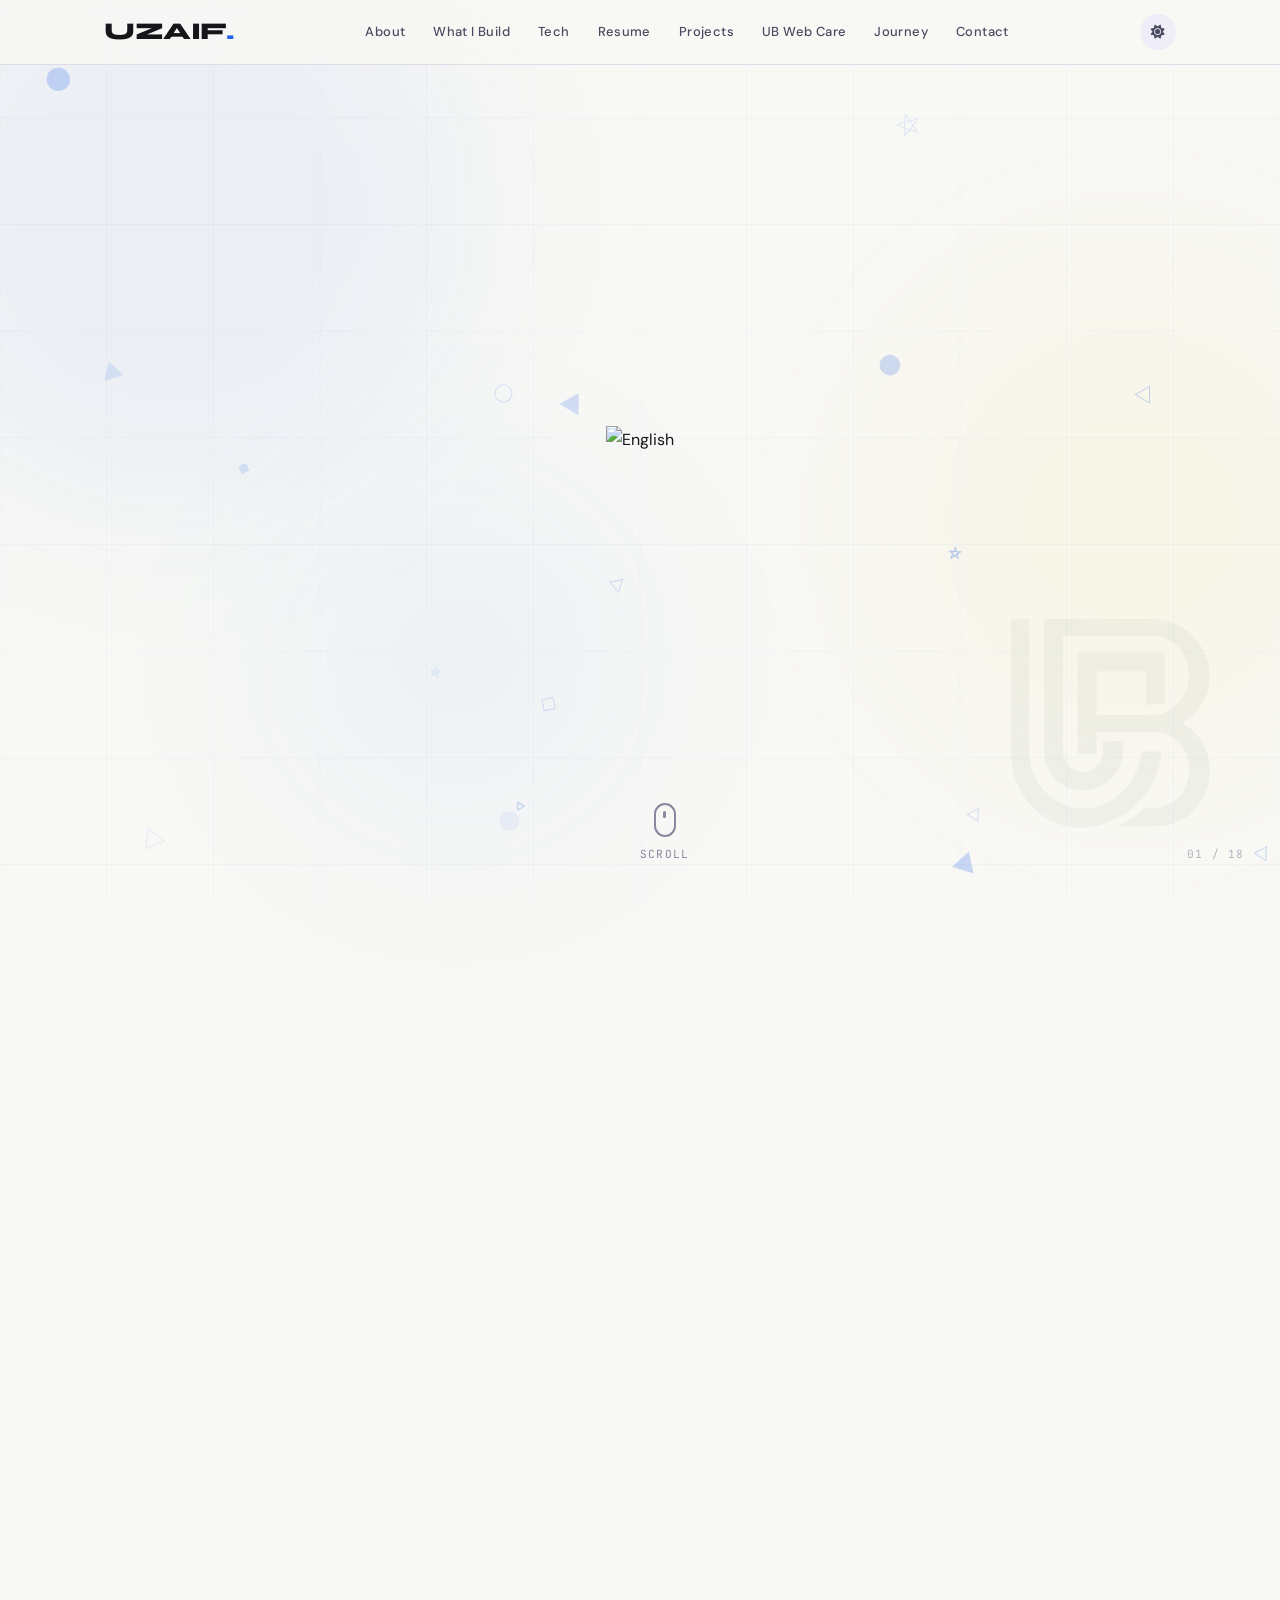
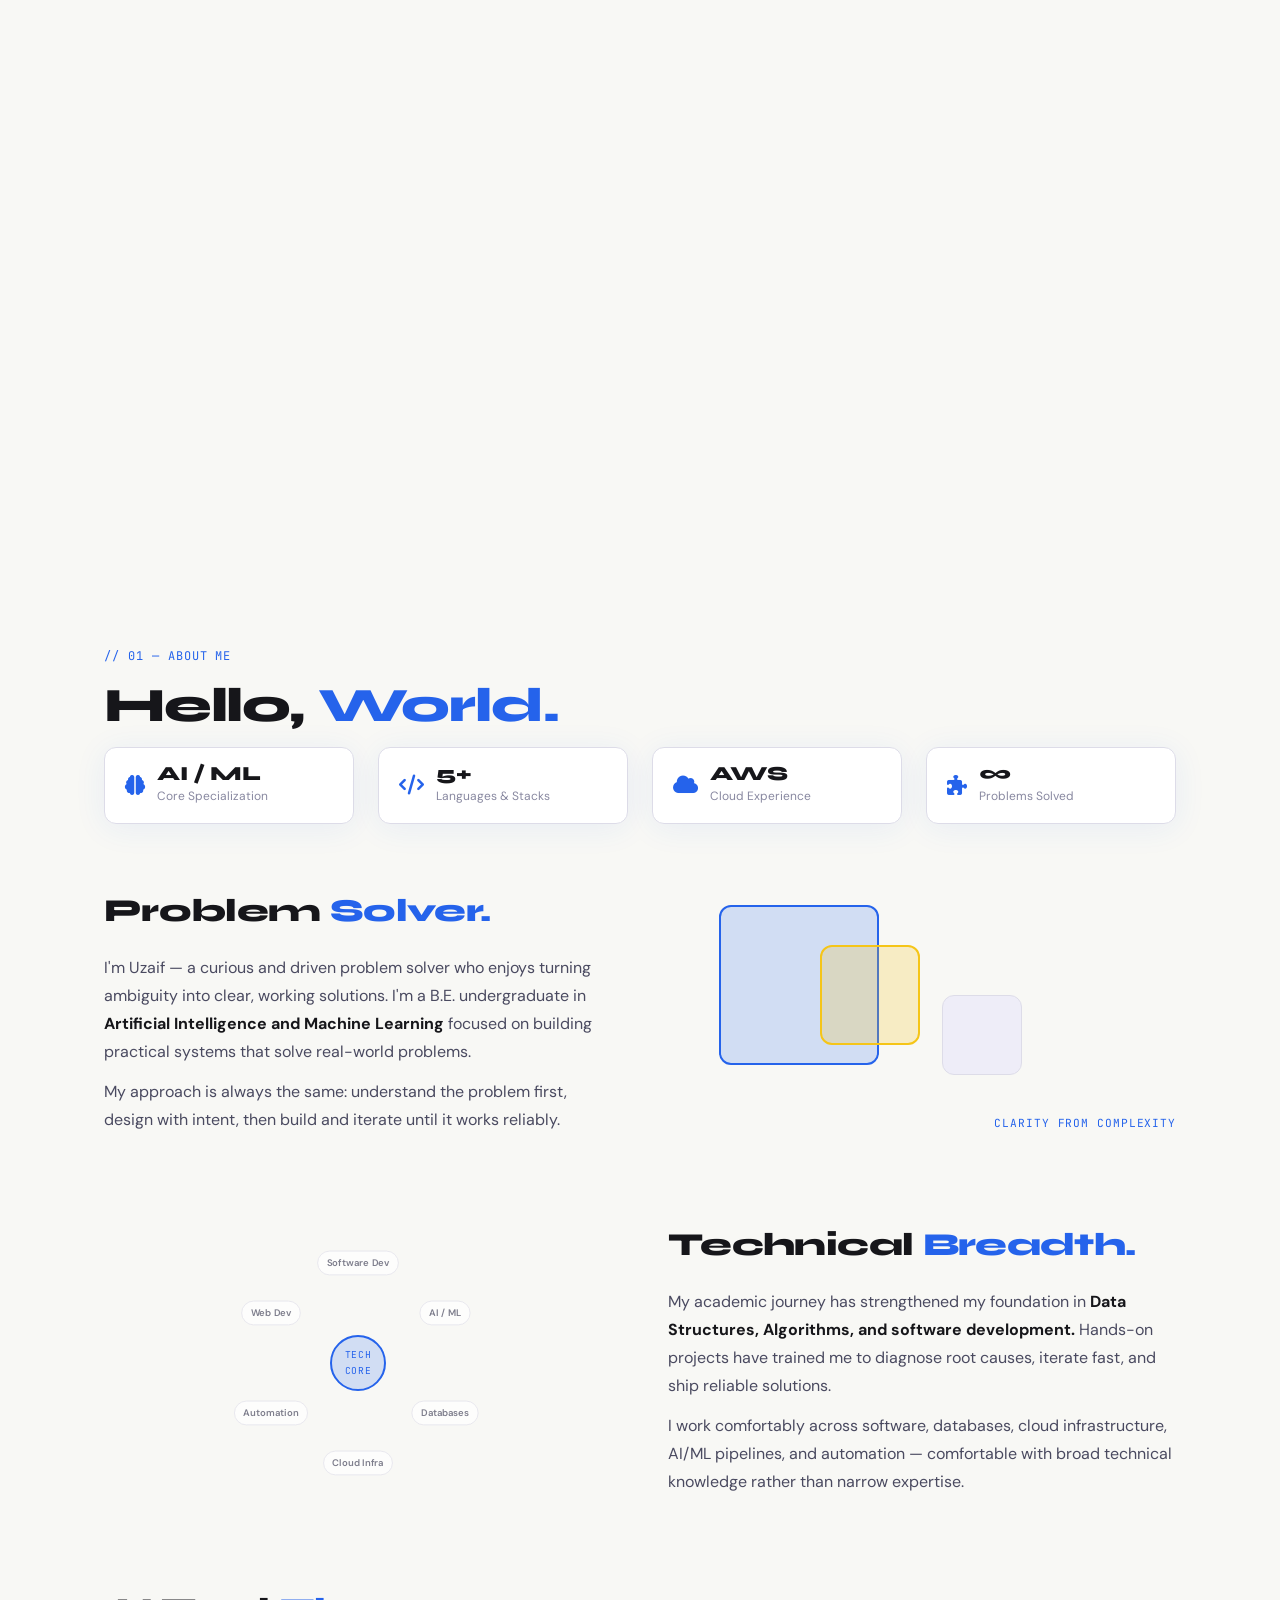
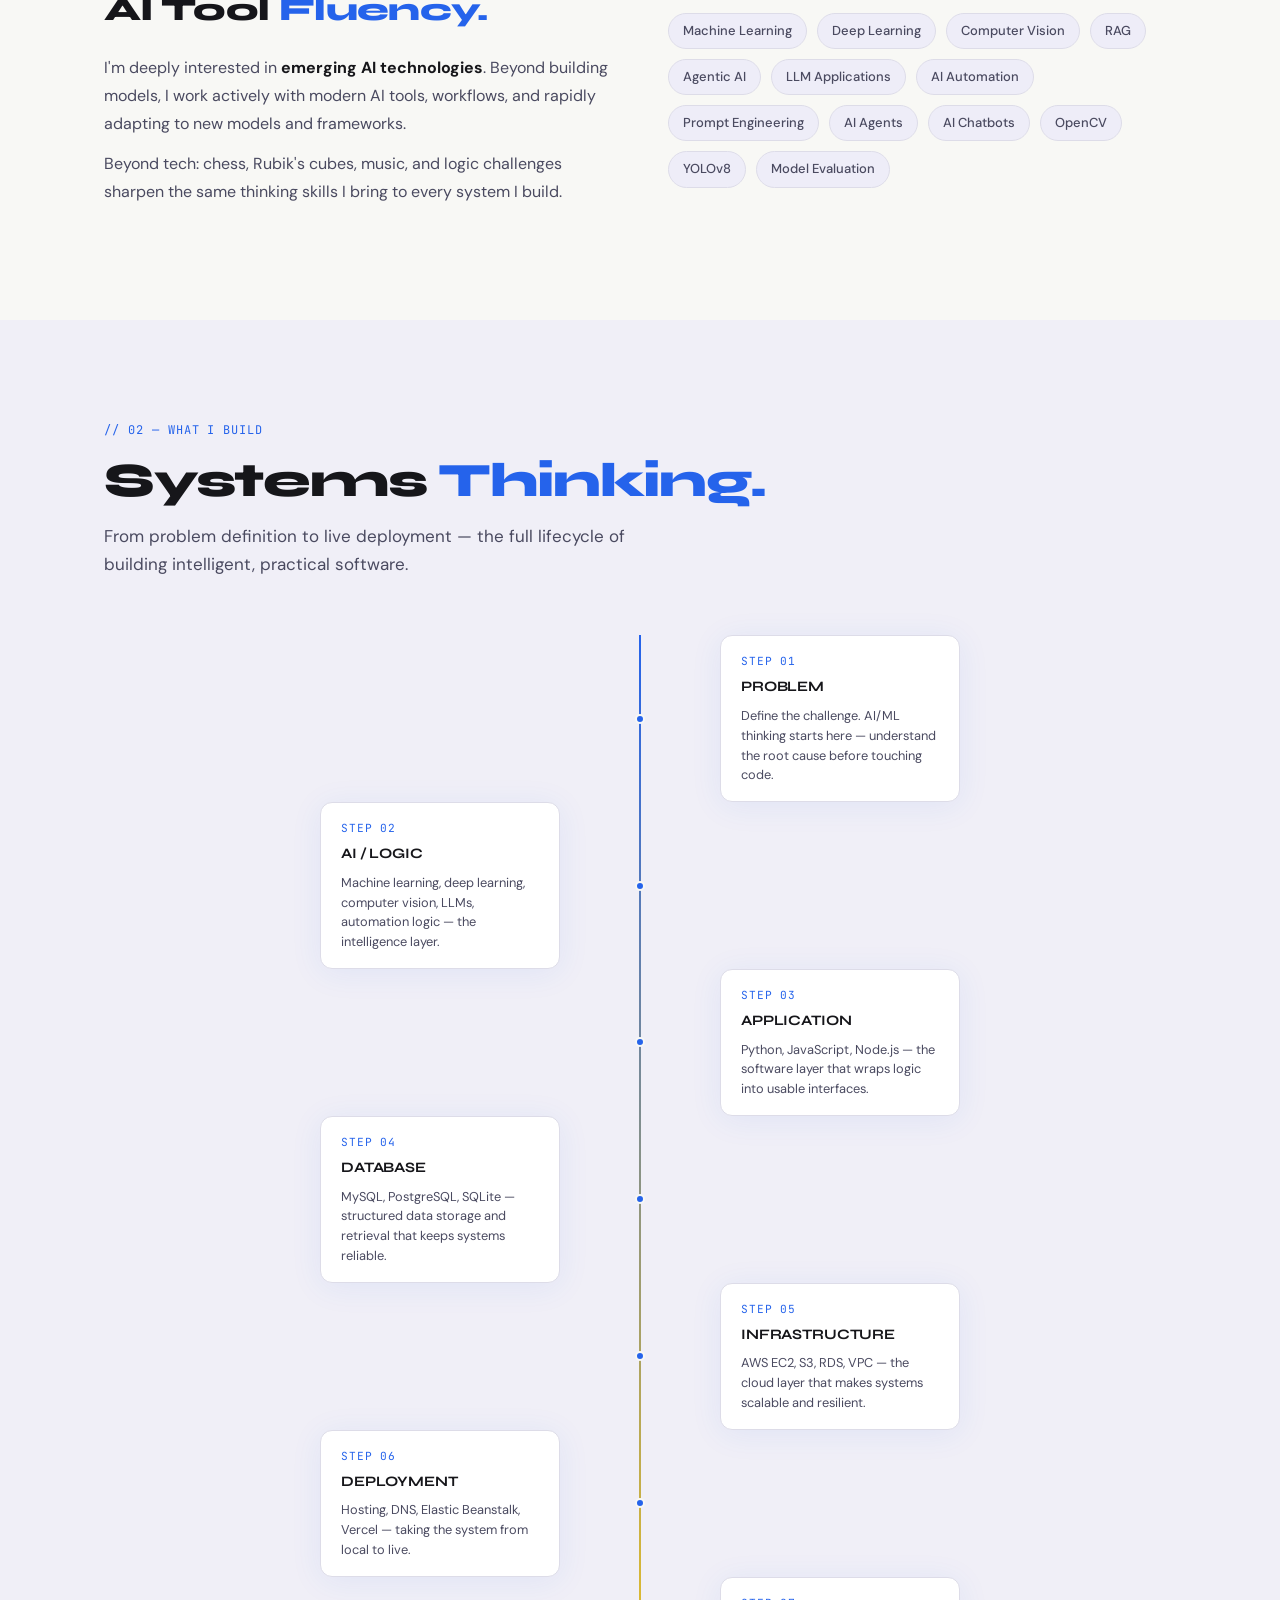
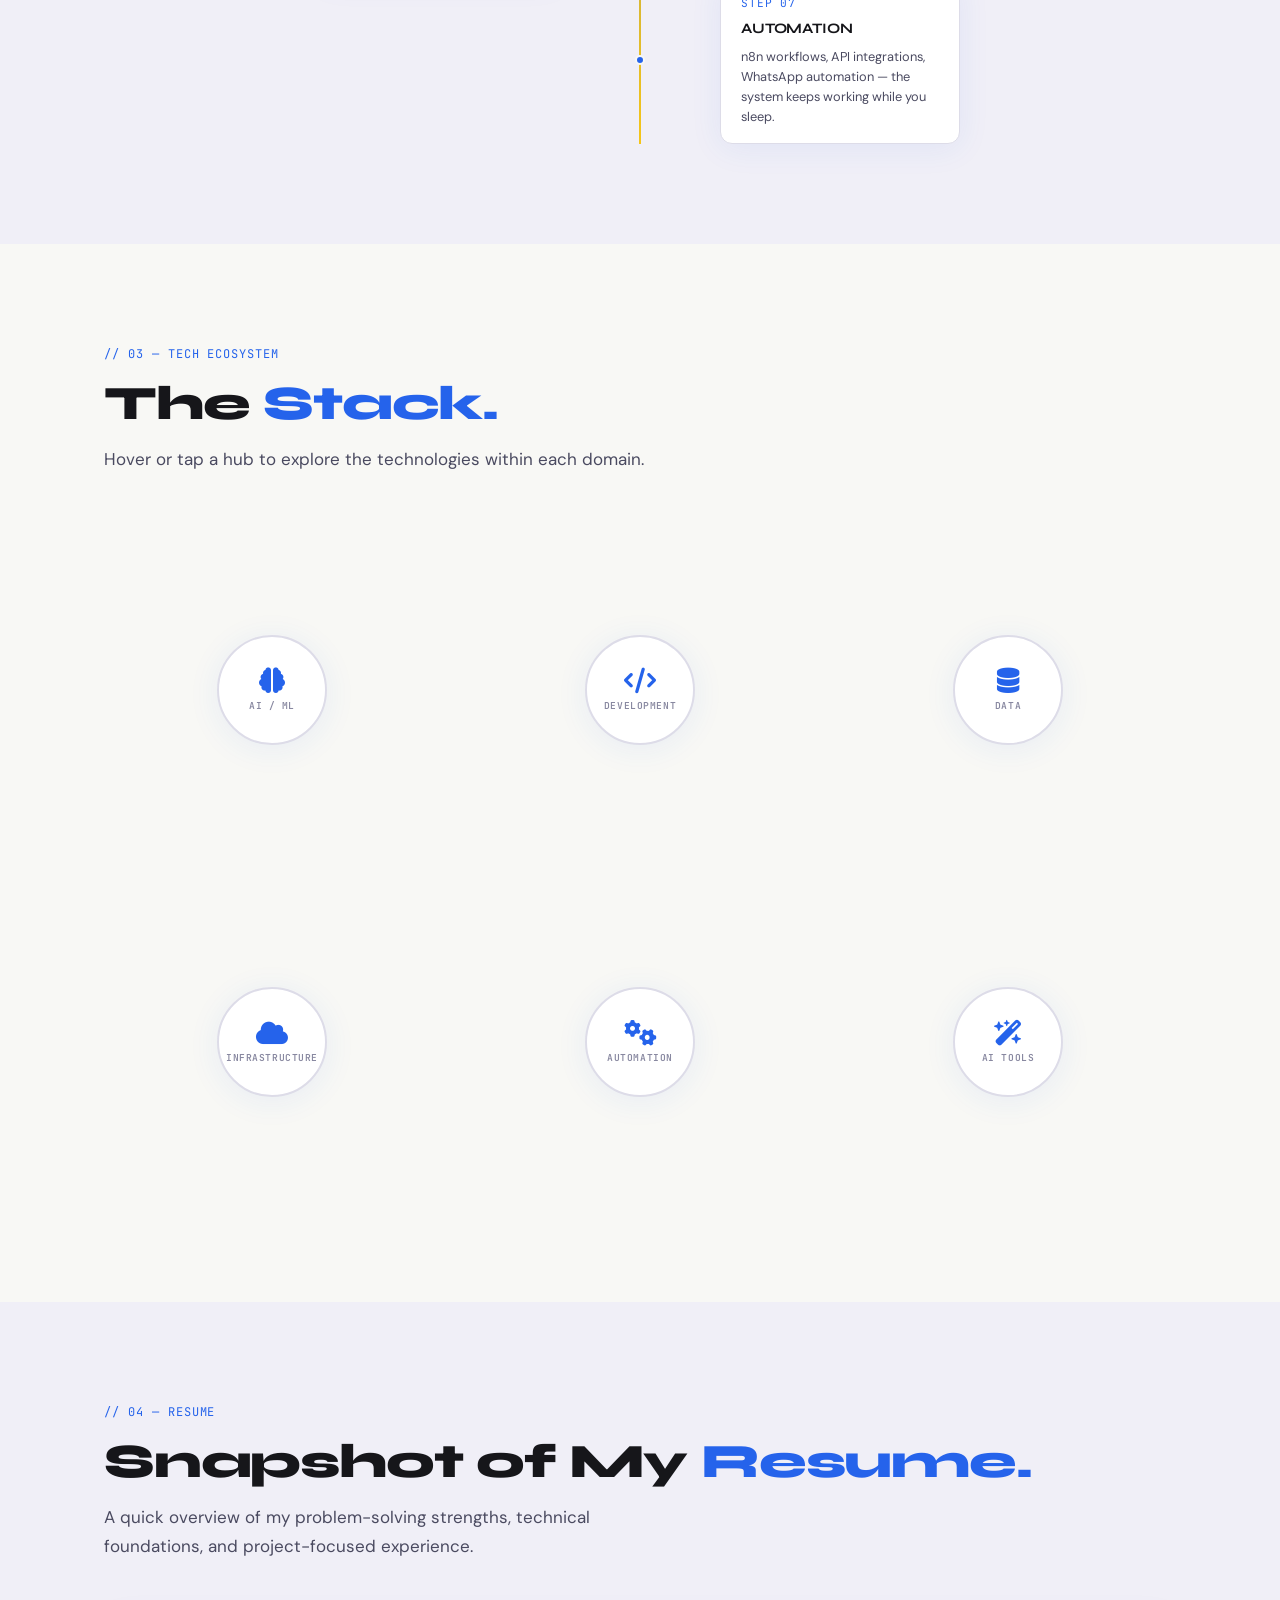
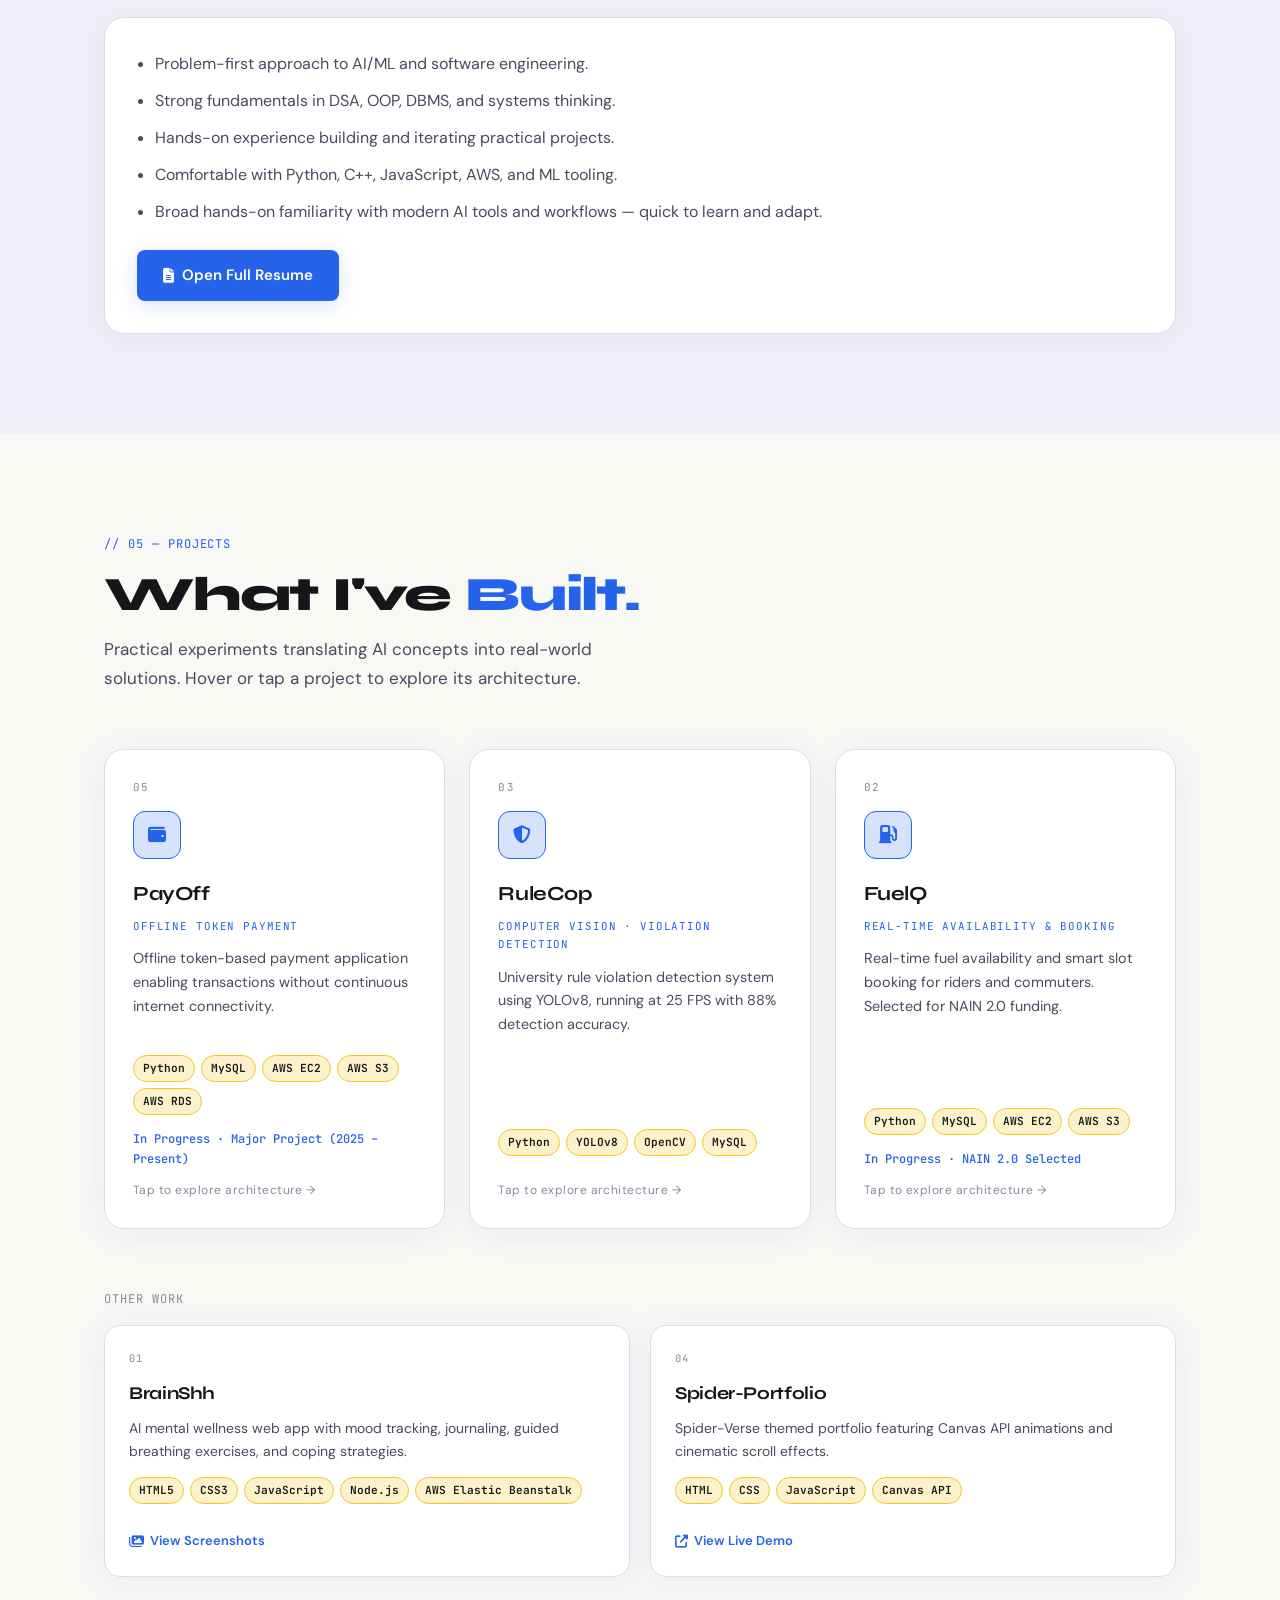
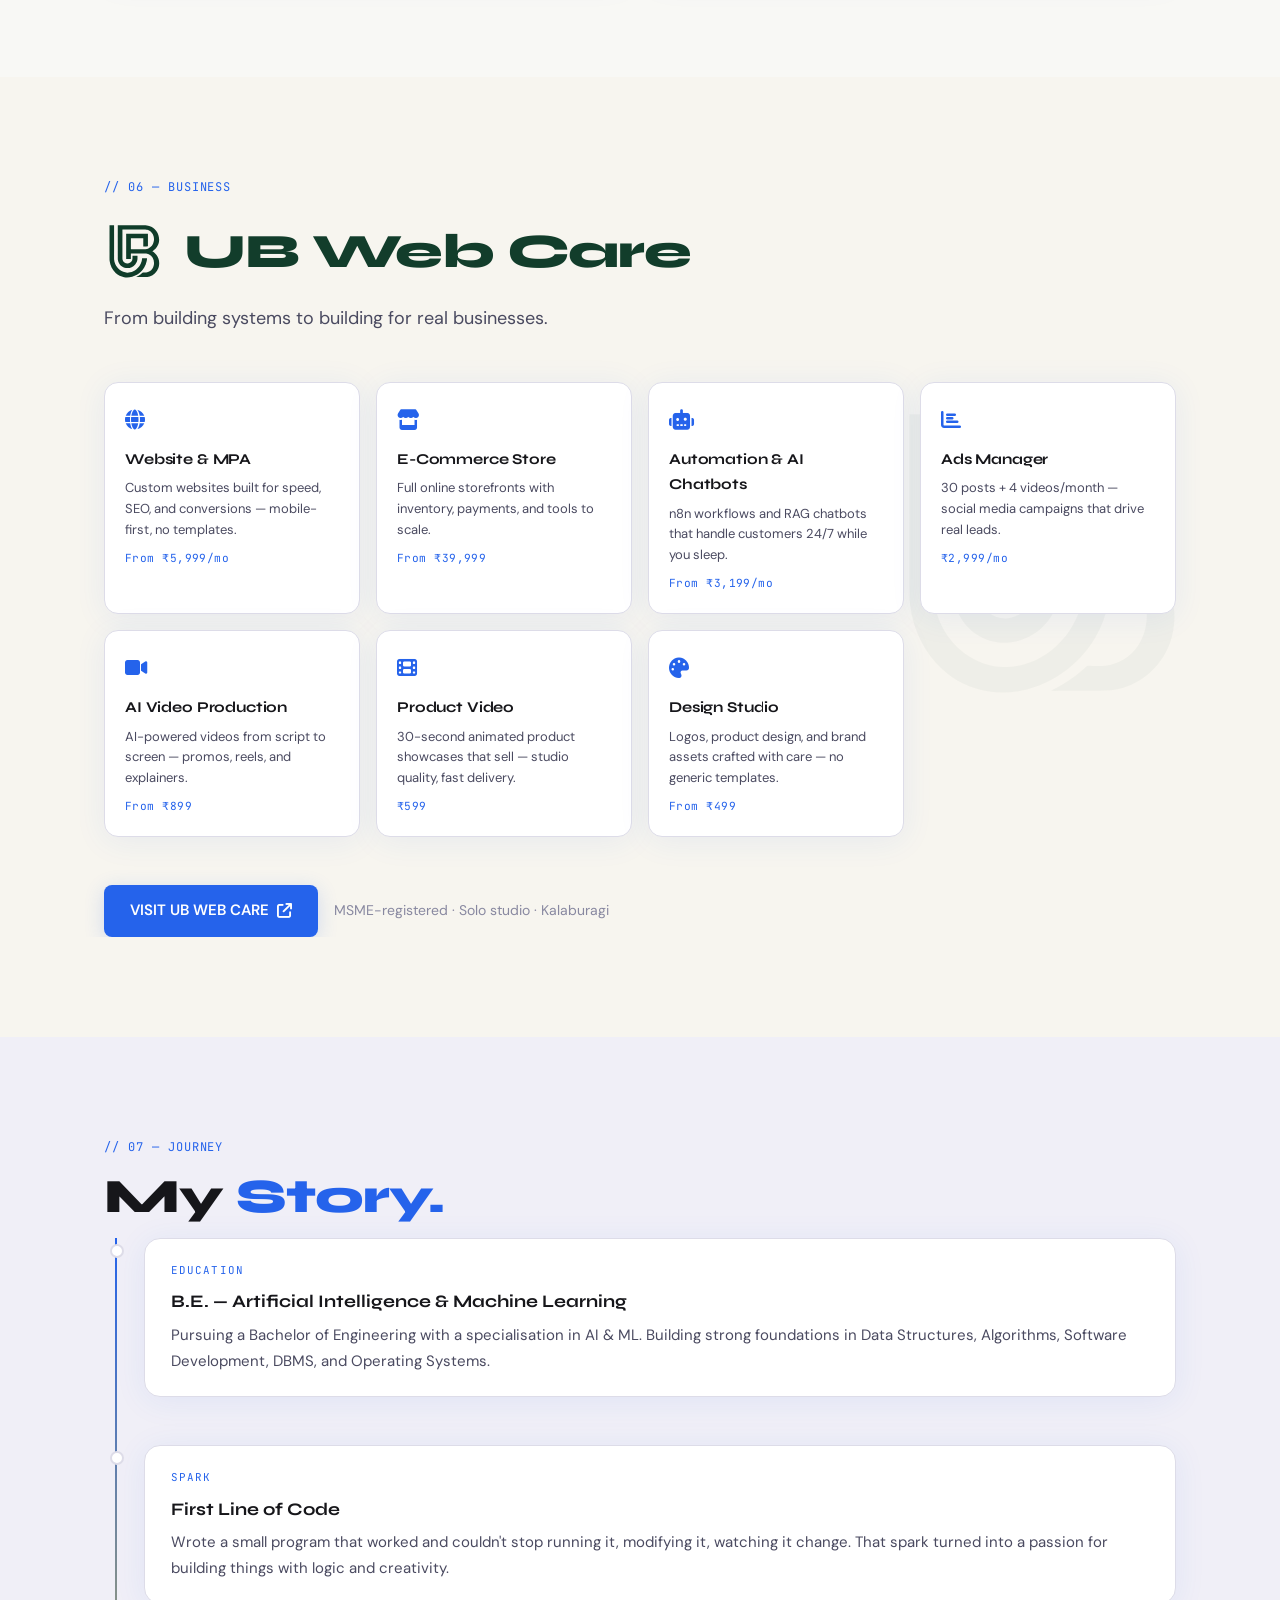
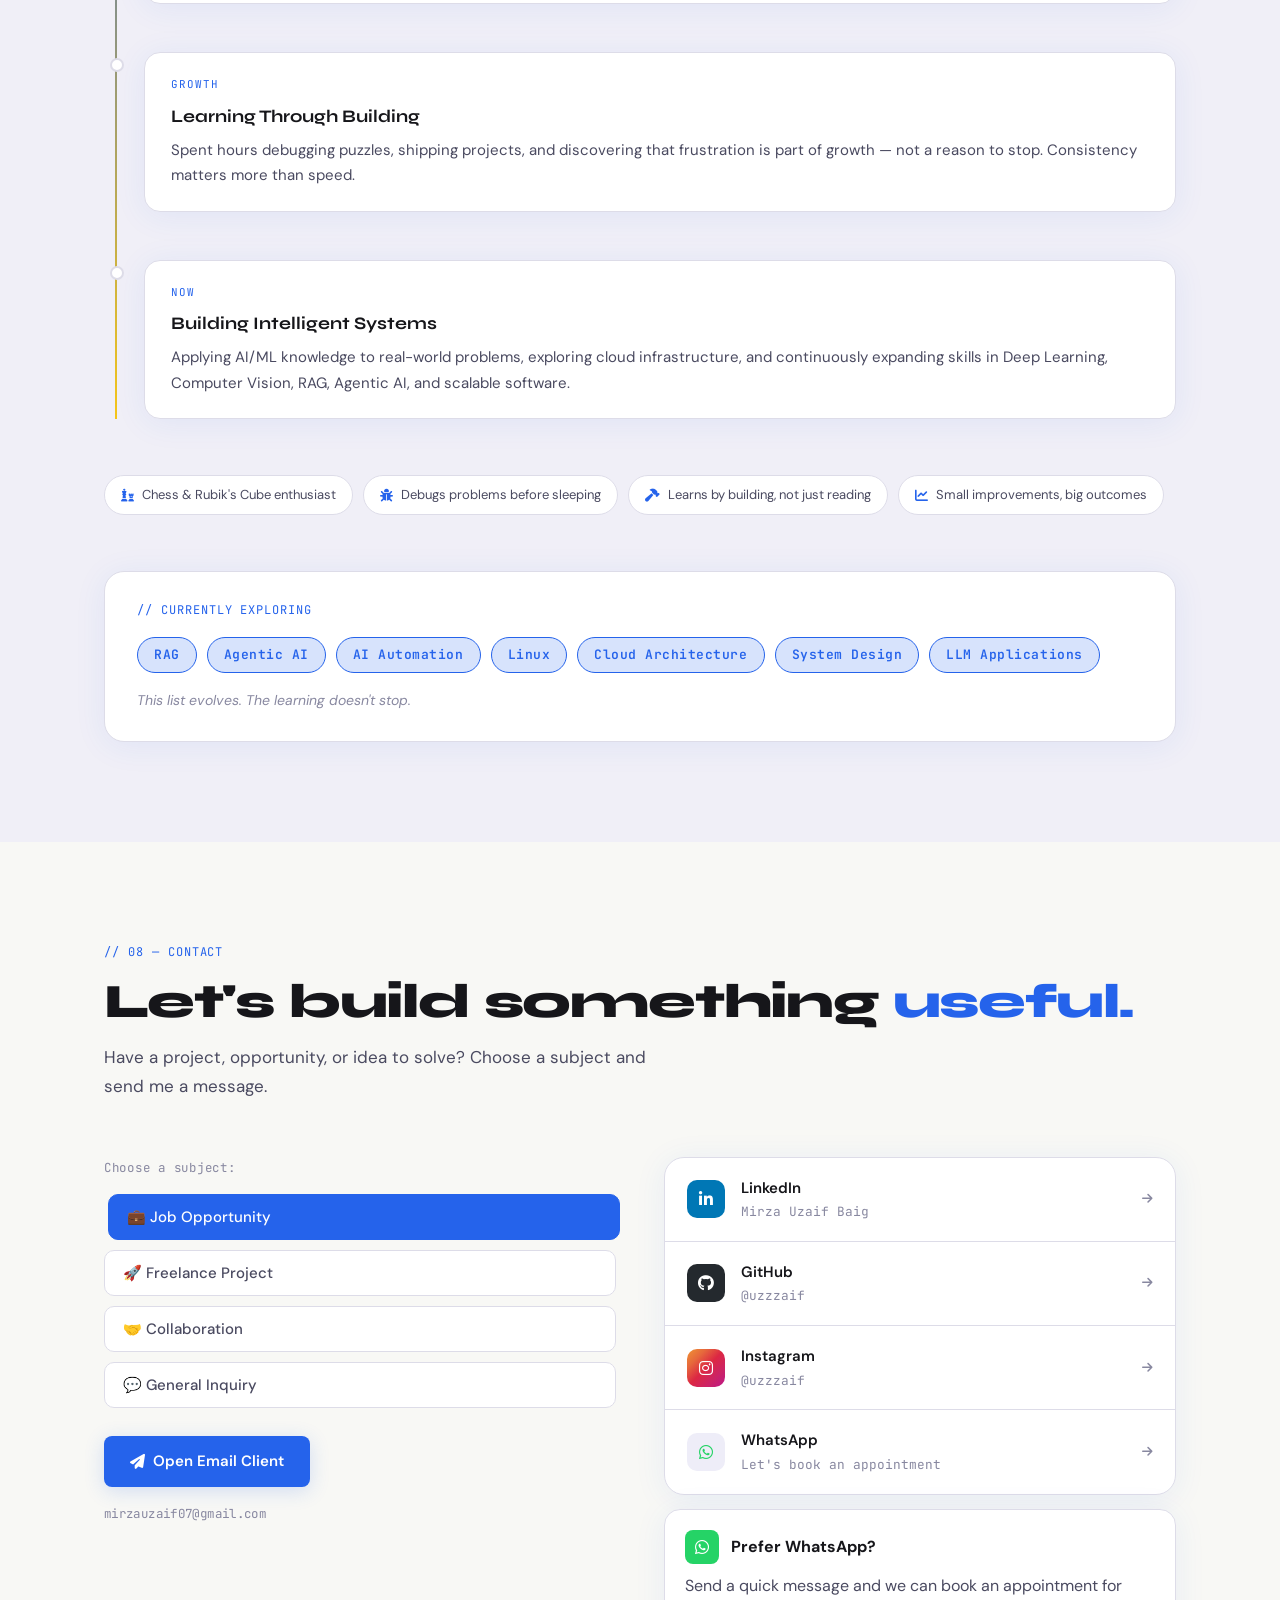
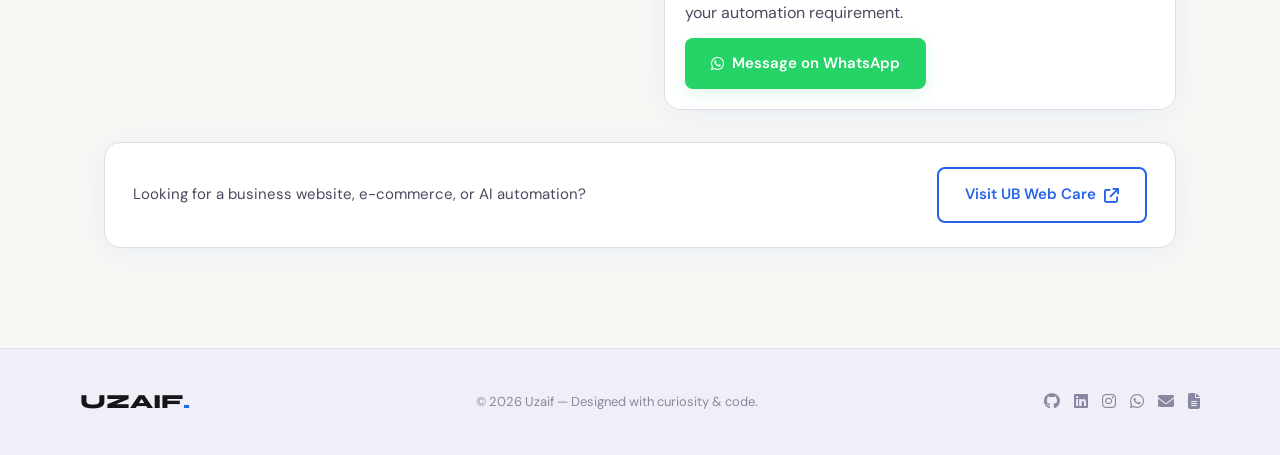
==== index.html @ 70f991aa "Convert language images to webp format; update index.html, script.js, style.css" ====
<!doctype html>
<html lang="en" data-theme="light">
<head>
  <meta charset="UTF-8" />
  <meta name="viewport" content="width=device-width, initial-scale=1.0" />
  <title>Uzaif — AI & ML Developer</title>
  <meta name="description" content="Mirza Uzaif Baig — AI & Machine Learning developer, system builder, automation engineer. Explore projects, skills, and UB Web Care." />

  <!-- Favicon -->
  <link rel="icon" href="data:image/svg+xml,<svg xmlns=%22http://www.w3.org/2000/svg%22 viewBox=%220 0 100 100%22><text y=%22.9em%22 font-size=%2290%22>⚡</text></svg>" />

  <!-- Fonts -->
  <link href="https://fonts.googleapis.com/css2?family=Syne:wght@400;600;700;800&family=DM+Sans:ital,opsz,wght@0,9..40,300;0,9..40,400;0,9..40,500;1,9..40,300&family=JetBrains+Mono:wght@400;500&display=swap" rel="stylesheet" />

  <!-- Icons -->
  <link rel="stylesheet" href="https://cdnjs.cloudflare.com/ajax/libs/font-awesome/6.5.0/css/all.min.css" crossorigin="anonymous" />

  <!-- Styles -->
  <link rel="stylesheet" href="style.css" />
</head>
<body>

  <!-- Skip link -->
  <a class="skip-link" href="#about">Skip to content</a>

  <!-- ── BACKGROUND LAYERS ── -->
  <!-- Layer 1 + 3: canvas (grid + micro-elements) -->
  <canvas id="bg-canvas" aria-hidden="true"></canvas>

  <!-- Layer 2: atmospheric light blobs -->
  <div class="atm-blob atm-blob-1" aria-hidden="true"></div>
  <div class="atm-blob atm-blob-2" aria-hidden="true"></div>
  <div class="atm-blob atm-blob-3" aria-hidden="true"></div>

  <!-- UB logo ambient -->
  <img id="ub-logo-bg"
       src="assets/UB_light_trans_SVG.svg"
       alt=""
       aria-hidden="true"
       width="240" height="240" />

  <!-- Scroll progress bar -->
  <div id="scroll-bar" role="progressbar" aria-hidden="true"></div>

  <!-- ══════════════════════════════════════════════
       NAVIGATION
       ══════════════════════════════════════════════ -->
  <nav id="navbar" aria-label="Site navigation">
    <div class="nav-inner">
      <a href="#hero-driver" class="nav-logo" aria-label="Uzaif — home">UZAIF<span>.</span></a>

      <div class="nav-links" id="nav-links" role="list">
        <a href="#about"        class="nav-link" role="listitem">About</a>
        <a href="#what-i-build" class="nav-link" role="listitem">What I Build</a>
        <a href="#tech"         class="nav-link" role="listitem">Tech</a>
        <a href="#resume"       class="nav-link" role="listitem">Resume</a>
        <a href="#projects"     class="nav-link" role="listitem">Projects</a>
        <a href="#ubwebcare"    class="nav-link" role="listitem">UB Web Care</a>
        <a href="#experience"   class="nav-link" role="listitem">Journey</a>
        <a href="#contact"      class="nav-link" role="listitem">Contact</a>
      </div>

      <div class="nav-right">
        <button id="theme-toggle" aria-label="Toggle colour theme">
          <i class="fas fa-sun" id="theme-icon" aria-hidden="true"></i>
        </button>
        <button class="hamburger" id="hamburger" aria-label="Toggle menu" aria-expanded="false" aria-controls="nav-links">
          <span></span><span></span><span></span>
        </button>
      </div>
    </div>
  </nav>

  <!-- ══════════════════════════════════════════════
       HERO — LANGUAGE SCROLL SEQUENCE
       ══════════════════════════════════════════════ -->
  <!-- Scroll driver: JS sets height = LANGUAGES.length * 1.8 * 100vh -->
  <div id="hero-driver">
    <section id="hero" class="sticky-hero" aria-label="Hero — language greeting sequence">

      <!-- Language image stage -->
      <div id="hero-lang-stage" aria-live="polite" aria-atomic="true">
        <img id="hero-lang-img"
             src="assets/light_languages/01_English.png"
             alt="Hello — English"
             width="700" height="500"
             fetchpriority="high" />
      </div>

      <!-- Frame badge (non-essential, decorative) -->
      <div id="hero-frame-badge" aria-hidden="true">01 / 18</div>

      <!-- Scroll cue -->
      <div class="hero-scroll-cue" aria-hidden="true">
        <div class="scroll-mouse"><div class="scroll-wheel"></div></div>
        <span>Scroll</span>
      </div>

      <!-- Identity overlay (revealed after sequence) -->
      <div id="hero-identity" aria-label="Mirza Uzaif Baig — AI and ML Developer">
        <div class="hero-id-inner">

          <div class="hero-eyebrow">
            <span class="dot" aria-hidden="true"></span>
            AI &amp; ML DEVELOPER · BUILDER · AUTOMATION
          </div>

          <h1 class="hero-name">
            <span class="hero-name-line">MIRZA</span>
            <span class="hero-name-line accent">UZAIF</span>
            <span class="hero-name-line">BAIG<span class="accent-dot" aria-hidden="true">.</span></span>
          </h1>

          <p class="hero-tagline">
            I build intelligent systems, AI-powered applications, automation
            workflows and practical software that solve real problems.
          </p>

          <div class="hero-capabilities" role="list">
            <div class="hero-cap" role="listitem">
              <span class="hero-cap-num">01</span>
              <strong>PROBLEM SOLVER</strong>
              <p>Break complex problems into practical systems and solutions.</p>
            </div>
            <div class="hero-cap" role="listitem">
              <span class="hero-cap-num">02</span>
              <strong>SYSTEM BUILDER</strong>
              <p>Work across software, databases, infrastructure, AI and deployment.</p>
            </div>
            <div class="hero-cap" role="listitem">
              <span class="hero-cap-num">03</span>
              <strong>AI &amp; TOOL FLUENCY</strong>
              <p>Comfortable with modern AI tools and rapidly adapting to new models, frameworks and workflows.</p>
            </div>
          </div>

          <div class="hero-ctas">
            <a href="#projects" class="btn btn-primary">
              View Projects <i class="fas fa-arrow-down" aria-hidden="true"></i>
            </a>
            <a href="#resume" class="btn btn-outline">
              Resume <i class="fas fa-file" aria-hidden="true"></i>
            </a>
          </div>

          <div class="hero-links" role="list" aria-label="Social links">
            <a href="https://github.com/uzzzaif" target="_blank" rel="noopener noreferrer"
               aria-label="GitHub" title="GitHub" role="listitem">
              <i class="fab fa-github" aria-hidden="true"></i>
            </a>
            <a href="https://www.linkedin.com/in/mirza-uzaif-baig-a78556289/" target="_blank" rel="noopener noreferrer"
               aria-label="LinkedIn" title="LinkedIn" role="listitem">
              <i class="fab fa-linkedin" aria-hidden="true"></i>
            </a>
            <a href="https://bemyai.vercel.app/" target="_blank" rel="noopener noreferrer"
               aria-label="BE MY AI" title="BE MY AI" role="listitem">
              <i class="fas fa-cogs" aria-hidden="true"></i>
            </a>
            <a href="https://www.instagram.com/uzzzaif/" target="_blank" rel="noopener noreferrer"
               aria-label="Instagram" title="Instagram" role="listitem">
              <i class="fab fa-instagram" aria-hidden="true"></i>
            </a>
            <a href="https://api.whatsapp.com/send/?phone=919449619175&text=Let%27s+book+an+appointment&type=phone_number&app_absent=0"
               target="_blank" rel="noopener noreferrer"
               aria-label="WhatsApp" title="WhatsApp" role="listitem">
              <i class="fab fa-whatsapp" aria-hidden="true"></i>
            </a>
            <a href="mailto:mirzauzaif07@gmail.com" aria-label="Email" title="Email" role="listitem">
              <i class="fas fa-envelope" aria-hidden="true"></i>
            </a>
          </div>

        </div><!-- /.hero-id-inner -->
      </div><!-- /#hero-identity -->

    </section><!-- /.sticky-hero -->
  </div><!-- /#hero-driver -->


  <!-- ══════════════════════════════════════════════
       ABOUT — 3 CAPABILITY PANELS
       ══════════════════════════════════════════════ -->
  <section id="about" class="section">
    <div class="container">
      <div class="section-label reveal">// 01 — About Me</div>
      <h2 class="section-title reveal" data-delay="1">
        Hello, <span class="accent">World.</span>
      </h2>

      <!-- Stats strip -->
      <div class="about-stats-strip">
        <div class="stat-chip reveal" data-delay="1">
          <span class="stat-chip-icon"><i class="fas fa-brain" aria-hidden="true"></i></span>
          <div>
            <div class="stat-chip-val">AI / ML</div>
            <div class="stat-chip-label">Core Specialization</div>
          </div>
        </div>
        <div class="stat-chip reveal" data-delay="2">
          <span class="stat-chip-icon"><i class="fas fa-code" aria-hidden="true"></i></span>
          <div>
            <div class="stat-chip-val">5+</div>
            <div class="stat-chip-label">Languages &amp; Stacks</div>
          </div>
        </div>
        <div class="stat-chip reveal" data-delay="3">
          <span class="stat-chip-icon"><i class="fas fa-cloud" aria-hidden="true"></i></span>
          <div>
            <div class="stat-chip-val">AWS</div>
            <div class="stat-chip-label">Cloud Experience</div>
          </div>
        </div>
        <div class="stat-chip reveal" data-delay="4">
          <span class="stat-chip-icon"><i class="fas fa-puzzle-piece" aria-hidden="true"></i></span>
          <div>
            <div class="stat-chip-val">∞</div>
            <div class="stat-chip-label">Problems Solved</div>
          </div>
        </div>
      </div>

      <!-- Panel 1: Problem Solving -->
      <div class="about-panels">
        <div class="about-panel reveal-left">
          <div class="about-panel-text">
            <h3>Problem <span class="accent">Solver.</span></h3>
            <p>
              I'm Uzaif — a curious and driven problem solver who enjoys
              turning ambiguity into clear, working solutions. I'm a B.E.
              undergraduate in <strong>Artificial Intelligence and Machine Learning</strong>
              focused on building practical systems that solve real-world problems.
            </p>
            <p>
              My approach is always the same: understand the problem first,
              design with intent, then build and iterate until it works reliably.
            </p>
          </div>
          <div class="about-panel-visual">
            <div class="ps-visual" aria-hidden="true">
              <div class="ps-block ps-block-1"></div>
              <div class="ps-block ps-block-2"></div>
              <div class="ps-block ps-block-3"></div>
              <span class="ps-label">CLARITY FROM COMPLEXITY</span>
            </div>
          </div>
        </div>

        <!-- Panel 2: Technical Breadth -->
        <div class="about-panel panel-reverse reveal-right">
          <div class="about-panel-text">
            <h3>Technical <span class="accent">Breadth.</span></h3>
            <p>
              My academic journey has strengthened my foundation in
              <strong>Data Structures, Algorithms, and software development.</strong>
              Hands-on projects have trained me to diagnose root causes,
              iterate fast, and ship reliable solutions.
            </p>
            <p>
              I work comfortably across software, databases, cloud infrastructure,
              AI/ML pipelines, and automation — comfortable with broad technical
              knowledge rather than narrow expertise.
            </p>
          </div>
          <div class="about-panel-visual">
            <div class="tb-visual" aria-hidden="true" id="tb-visual">
              <div class="tb-center">TECH<br>CORE</div>
              <!-- Nodes positioned by JS -->
            </div>
          </div>
        </div>

        <!-- Panel 3: AI Tool Fluency -->
        <div class="about-panel reveal-left">
          <div class="about-panel-text">
            <h3>AI Tool <span class="accent">Fluency.</span></h3>
            <p>
              I'm deeply interested in <strong>emerging AI technologies</strong>.
              Beyond building models, I work actively with modern AI tools,
              workflows, and rapidly adapting to new models and frameworks.
            </p>
            <p>
              Beyond tech: chess, Rubik's cubes, music, and logic challenges
              sharpen the same thinking skills I bring to every system I build.
            </p>
          </div>
          <div class="about-panel-visual">
            <div class="af-visual" id="af-visual" aria-hidden="true">
              <!-- Chips inserted by JS with stagger delays -->
            </div>
          </div>
        </div>
      </div><!-- /.about-panels -->

    </div>
  </section>


  <!-- ══════════════════════════════════════════════
       WHAT I BUILD — SYSTEMS FLOW
       ══════════════════════════════════════════════ -->
  <section id="what-i-build" class="section section-alt">
    <div class="container">
      <div class="section-label reveal">// 02 — What I Build</div>
      <h2 class="section-title reveal" data-delay="1">
        Systems <span class="accent">Thinking.</span>
      </h2>
      <p class="section-sub reveal" data-delay="2">
        From problem definition to live deployment — the full lifecycle of building
        intelligent, practical software.
      </p>

      <div class="build-flow-wrap reveal" id="build-flow-wrap">
        <div class="build-flow-line">
          <div class="build-flow-line-fill"></div>
        </div>

        <div class="flow-node-wrap">
          <div class="flow-node">
            <div class="flow-node-label">Step 01</div>
            <div class="flow-node-title">PROBLEM</div>
            <div class="flow-node-desc">Define the challenge. AI/ML thinking starts here — understand the root cause before touching code.</div>
          </div>
        </div>

        <div class="flow-node-wrap">
          <div class="flow-node">
            <div class="flow-node-label">Step 02</div>
            <div class="flow-node-title">AI / LOGIC</div>
            <div class="flow-node-desc">Machine learning, deep learning, computer vision, LLMs, automation logic — the intelligence layer.</div>
          </div>
        </div>

        <div class="flow-node-wrap">
          <div class="flow-node">
            <div class="flow-node-label">Step 03</div>
            <div class="flow-node-title">APPLICATION</div>
            <div class="flow-node-desc">Python, JavaScript, Node.js — the software layer that wraps logic into usable interfaces.</div>
          </div>
        </div>

        <div class="flow-node-wrap">
          <div class="flow-node">
            <div class="flow-node-label">Step 04</div>
            <div class="flow-node-title">DATABASE</div>
            <div class="flow-node-desc">MySQL, PostgreSQL, SQLite — structured data storage and retrieval that keeps systems reliable.</div>
          </div>
        </div>

        <div class="flow-node-wrap">
          <div class="flow-node">
            <div class="flow-node-label">Step 05</div>
            <div class="flow-node-title">INFRASTRUCTURE</div>
            <div class="flow-node-desc">AWS EC2, S3, RDS, VPC — the cloud layer that makes systems scalable and resilient.</div>
          </div>
        </div>

        <div class="flow-node-wrap">
          <div class="flow-node">
            <div class="flow-node-label">Step 06</div>
            <div class="flow-node-title">DEPLOYMENT</div>
            <div class="flow-node-desc">Hosting, DNS, Elastic Beanstalk, Vercel — taking the system from local to live.</div>
          </div>
        </div>

        <div class="flow-node-wrap">
          <div class="flow-node">
            <div class="flow-node-label">Step 07</div>
            <div class="flow-node-title">AUTOMATION</div>
            <div class="flow-node-desc">n8n workflows, API integrations, WhatsApp automation — the system keeps working while you sleep.</div>
          </div>
        </div>

      </div><!-- /.build-flow-wrap -->
    </div>
  </section>


  <!-- ══════════════════════════════════════════════
       TECH — HUB AND SPOKE
       ══════════════════════════════════════════════ -->
  <section id="tech" class="section">
    <div class="container">
      <div class="section-label reveal">// 03 — Tech Ecosystem</div>
      <h2 class="section-title reveal" data-delay="1">
        The <span class="accent">Stack.</span>
      </h2>
      <p class="section-sub reveal" data-delay="2">
        Hover or tap a hub to explore the technologies within each domain.
      </p>

      <div id="hub-stage" aria-label="Technology hub and spoke diagram">
        <!-- Hubs are generated by JS from TECH_HUBS data -->
      </div>

    </div>
  </section>


  <!-- ══════════════════════════════════════════════
       RESUME
       ══════════════════════════════════════════════ -->
  <section id="resume" class="section section-alt">
    <div class="container">
      <div class="section-label reveal">// 04 — Resume</div>
      <h2 class="section-title reveal" data-delay="1">
        Snapshot of My <span class="accent">Resume.</span>
      </h2>
      <p class="section-sub reveal" data-delay="2">
        A quick overview of my problem-solving strengths, technical
        foundations, and project-focused experience.
      </p>

      <div class="resume-box reveal" data-delay="3">
        <ul class="resume-points">
          <li>Problem-first approach to AI/ML and software engineering.</li>
          <li>Strong fundamentals in DSA, OOP, DBMS, and systems thinking.</li>
          <li>Hands-on experience building and iterating practical projects.</li>
          <li>Comfortable with Python, C++, JavaScript, AWS, and ML tooling.</li>
          <li>Broad hands-on familiarity with modern AI tools and workflows — quick to learn and adapt.</li>
        </ul>
        <a href="Uzaif_Resume.pdf" target="_blank" rel="noopener noreferrer" class="btn btn-primary">
          <i class="fas fa-file-lines" aria-hidden="true"></i> Open Full Resume
        </a>
      </div>
    </div>
  </section>


  <!-- ══════════════════════════════════════════════
       PROJECTS — 3-COLUMN FEATURED + SECONDARY
       ══════════════════════════════════════════════ -->
  <section id="projects" class="section">
    <div class="container">
      <div class="section-label reveal">// 05 — Projects</div>
      <h2 class="section-title reveal" data-delay="1">
        What I've <span class="accent">Built.</span>
      </h2>
      <p class="section-sub reveal" data-delay="2">
        Practical experiments translating AI concepts into real-world solutions.
        Hover or tap a project to explore its architecture.
      </p>

      <!-- Featured 3-column -->
      <div class="projects-featured reveal" data-delay="3" id="projects-featured">

        <!-- PayOff -->
        <div class="proj-panel" data-project="payoff" role="article" aria-label="PayOff project"
             tabindex="0" aria-expanded="false">
          <button class="proj-close-btn" aria-label="Close PayOff details">
            <i class="fas fa-times" aria-hidden="true"></i>
          </button>

          <div class="proj-default">
            <div class="proj-num">05</div>
            <div class="proj-icon-wrap"><i class="fas fa-wallet" aria-hidden="true"></i></div>
            <h3 class="proj-name">PayOff</h3>
            <p class="proj-category">Offline Token Payment</p>
            <p class="proj-desc">
              Offline token-based payment application enabling transactions
              without continuous internet connectivity.
            </p>
            <div class="proj-tags">
              <span>Python</span><span>MySQL</span><span>AWS EC2</span>
              <span>AWS S3</span><span>AWS RDS</span>
            </div>
            <div class="proj-status">In Progress · Major Project (2025 – Present)</div>
            <p class="proj-hint">Tap to explore architecture →</p>
          </div>

          <div class="proj-expanded" aria-hidden="true">
            <div class="proj-arch">
              <div class="proj-arch-title">Architecture</div>
              <div class="proj-arch-flow">
                <div class="proj-arch-step"><span class="arch-node">USER</span></div>
                <div class="proj-arch-step"><span class="arch-arrow">↓</span></div>
                <div class="proj-arch-step"><span class="arch-node">TOKEN GENERATION</span></div>
                <div class="proj-arch-step"><span class="arch-arrow">↓</span></div>
                <div class="proj-arch-step"><span class="arch-node">VALIDATION</span></div>
                <div class="proj-arch-step"><span class="arch-arrow">↓</span></div>
                <div class="proj-arch-step"><span class="arch-node">LOCAL STATE</span></div>
                <div class="proj-arch-step"><span class="arch-arrow">↓</span></div>
                <div class="proj-arch-step"><span class="arch-node">CLOUD LEDGER</span></div>
                <div class="proj-arch-step"><span class="arch-arrow">↓</span></div>
                <div class="proj-arch-step"><span class="arch-node">RECONCILIATION</span></div>
              </div>
            </div>
            <div class="proj-detail">
              <p><strong>Problem:</strong> Transactions without continuous internet connectivity.</p>
              <p><strong>Solution:</strong> Token generation, offline validation, local state management, and cloud-ledger reconciliation when online.</p>
            </div>
            <div class="proj-exp-links">
              <span class="proj-exp-link"><i class="fas fa-hourglass-half" aria-hidden="true"></i> Coming Soon</span>
            </div>
          </div>
        </div><!-- /PayOff -->

        <!-- RuleCop -->
        <div class="proj-panel" data-project="rulecop" role="article" aria-label="RuleCop project"
             tabindex="0" aria-expanded="false">
          <button class="proj-close-btn" aria-label="Close RuleCop details">
            <i class="fas fa-times" aria-hidden="true"></i>
          </button>

          <div class="proj-default">
            <div class="proj-num">03</div>
            <div class="proj-icon-wrap"><i class="fas fa-shield-alt" aria-hidden="true"></i></div>
            <h3 class="proj-name">RuleCop</h3>
            <p class="proj-category">Computer Vision · Violation Detection</p>
            <p class="proj-desc">
              University rule violation detection system using YOLOv8,
              running at 25 FPS with 88% detection accuracy.
            </p>
            <div class="proj-tags">
              <span>Python</span><span>YOLOv8</span><span>OpenCV</span><span>MySQL</span>
            </div>
            <p class="proj-hint">Tap to explore architecture →</p>
          </div>

          <div class="proj-expanded" aria-hidden="true">
            <div class="proj-arch">
              <div class="proj-arch-title">Architecture</div>
              <div class="proj-arch-flow">
                <div class="proj-arch-step"><span class="arch-node">CAMERA FEED</span></div>
                <div class="proj-arch-step"><span class="arch-arrow">↓</span></div>
                <div class="proj-arch-step"><span class="arch-node">YOLO DETECTION</span></div>
                <div class="proj-arch-step"><span class="arch-arrow">↓</span></div>
                <div class="proj-arch-step"><span class="arch-node">RULE ENGINE</span></div>
                <div class="proj-arch-step"><span class="arch-arrow">↓</span></div>
                <div class="proj-arch-step"><span class="arch-node">VIOLATION FLAG</span></div>
                <div class="proj-arch-step"><span class="arch-arrow">↓</span></div>
                <div class="proj-arch-step"><span class="arch-node">DATABASE LOG</span></div>
                <div class="proj-arch-step"><span class="arch-arrow">↓</span></div>
                <div class="proj-arch-step"><span class="arch-node">ALERT</span></div>
              </div>
            </div>
            <div class="proj-detail">
              <p><strong>Performance:</strong> 25 FPS real-time, 88% detection accuracy.</p>
              <p><strong>Stack:</strong> Python, YOLOv8, OpenCV, MySQL.</p>
            </div>
            <div class="proj-exp-links">
              <a href="https://github.com/uzzzaif/RuleCop-University-Violation-Detector"
                 target="_blank" rel="noopener noreferrer" class="proj-exp-link">
                <i class="fab fa-github" aria-hidden="true"></i> GitHub
              </a>
            </div>
          </div>
        </div><!-- /RuleCop -->

        <!-- FuelQ -->
        <div class="proj-panel" data-project="fuelq" role="article" aria-label="FuelQ project"
             tabindex="0" aria-expanded="false">
          <button class="proj-close-btn" aria-label="Close FuelQ details">
            <i class="fas fa-times" aria-hidden="true"></i>
          </button>

          <div class="proj-default">
            <div class="proj-num">02</div>
            <div class="proj-icon-wrap"><i class="fas fa-gas-pump" aria-hidden="true"></i></div>
            <h3 class="proj-name">FuelQ</h3>
            <p class="proj-category">Real-time Availability &amp; Booking</p>
            <p class="proj-desc">
              Real-time fuel availability and smart slot booking for riders
              and commuters. Selected for NAIN 2.0 funding.
            </p>
            <div class="proj-tags">
              <span>Python</span><span>MySQL</span><span>AWS EC2</span><span>AWS S3</span>
            </div>
            <div class="proj-status">In Progress · NAIN 2.0 Selected</div>
            <p class="proj-hint">Tap to explore architecture →</p>
          </div>

          <div class="proj-expanded" aria-hidden="true">
            <div class="proj-arch">
              <div class="proj-arch-title">Architecture</div>
              <div class="proj-arch-flow">
                <div class="proj-arch-step"><span class="arch-node">USER</span></div>
                <div class="proj-arch-step"><span class="arch-arrow">↓</span></div>
                <div class="proj-arch-step"><span class="arch-node">AVAILABILITY CHECK</span></div>
                <div class="proj-arch-step"><span class="arch-arrow">↓</span></div>
                <div class="proj-arch-step"><span class="arch-node">SLOT BOOKING</span></div>
                <div class="proj-arch-step"><span class="arch-arrow">↓</span></div>
                <div class="proj-arch-step"><span class="arch-node">DATABASE</span></div>
                <div class="proj-arch-step"><span class="arch-arrow">↓</span></div>
                <div class="proj-arch-step"><span class="arch-node">CLOUD (AWS)</span></div>
              </div>
            </div>
            <div class="proj-detail">
              <p><strong>Problem:</strong> Real-time fuel availability information and queue management.</p>
              <p><strong>Status:</strong> In progress. Selected for NAIN 2.0 funding.</p>
            </div>
            <div class="proj-exp-links">
              <span class="proj-exp-link"><i class="fas fa-hourglass-half" aria-hidden="true"></i> Coming Soon</span>
            </div>
          </div>
        </div><!-- /FuelQ -->

      </div><!-- /.projects-featured -->

      <!-- Secondary projects -->
      <p class="projects-secondary-label reveal">Other Work</p>
      <div class="projects-secondary reveal" data-delay="1">

        <a class="project-card-sm"
           href="https://drive.google.com/drive/folders/1CRS25jkPe_NqRZO0z3QqqCPW0kF7psd-?usp=sharing"
           target="_blank" rel="noopener noreferrer"
           aria-label="BrainShh — view screenshots">
          <div class="proj-num">01</div>
          <h3>BrainShh</h3>
          <p>AI mental wellness web app with mood tracking, journaling, guided breathing exercises, and coping strategies.</p>
          <div class="proj-tags">
            <span>HTML5</span><span>CSS3</span><span>JavaScript</span>
            <span>Node.js</span><span>AWS Elastic Beanstalk</span>
          </div>
          <div class="proj-arrow">
            <i class="fas fa-images" aria-hidden="true"></i>
            <span>View Screenshots</span>
          </div>
        </a>

        <a class="project-card-sm"
           href="https://uzzzaif.github.io/uzaif-spiderman-portfolio/"
           target="_blank" rel="noopener noreferrer"
           aria-label="Spider-Portfolio — view live demo">
          <div class="proj-num">04</div>
          <h3>Spider-Portfolio</h3>
          <p>Spider-Verse themed portfolio featuring Canvas API animations and cinematic scroll effects.</p>
          <div class="proj-tags">
            <span>HTML</span><span>CSS</span><span>JavaScript</span><span>Canvas API</span>
          </div>
          <div class="proj-arrow">
            <i class="fas fa-external-link-alt" aria-hidden="true"></i>
            <span>View Live Demo</span>
          </div>
        </a>

      </div><!-- /.projects-secondary -->

    </div>
  </section>


  <!-- ══════════════════════════════════════════════
       UB WEB CARE
       ══════════════════════════════════════════════ -->
  <section id="ubwebcare" class="section">
    <div class="container" style="position:relative; overflow:hidden;">

      <!-- Watermark logo -->
      <img src="assets/UB_light_trans_SVG.svg"
           class="ub-logo-watermark ub-logo-watermark--light"
           alt="" aria-hidden="true" width="320" height="320" />
      <img src="assets/UB_dark_trans_SVG.svg"
           class="ub-logo-watermark ub-logo-watermark--dark"
           alt="" aria-hidden="true" width="320" height="320" />

      <div class="section-label reveal">// 06 — Business</div>

      <div class="ub-header reveal" data-delay="1">
        <img src="assets/UB_light_trans_SVG.svg"
             class="ub-wordmark ub-wordmark--light"
             alt="UB Web Care logo" width="60" height="60" />
        <img src="assets/UB_dark_trans_SVG.svg"
             class="ub-wordmark ub-wordmark--dark"
             alt="UB Web Care logo" width="60" height="60" />
        <h2>UB Web Care</h2>
      </div>

      <p class="ub-tagline reveal" data-delay="2">
        From building systems to building for real businesses.
      </p>

      <div class="ub-services-grid reveal" data-delay="3">

        <div class="ub-service-card">
          <span class="ub-service-icon"><i class="fas fa-globe" aria-hidden="true"></i></span>
          <div class="ub-service-name">Website &amp; MPA</div>
          <div class="ub-service-desc">Custom websites built for speed, SEO, and conversions — mobile-first, no templates.</div>
          <div class="ub-service-price">From ₹5,999/mo</div>
        </div>

        <div class="ub-service-card">
          <span class="ub-service-icon"><i class="fas fa-store" aria-hidden="true"></i></span>
          <div class="ub-service-name">E-Commerce Store</div>
          <div class="ub-service-desc">Full online storefronts with inventory, payments, and tools to scale.</div>
          <div class="ub-service-price">From ₹39,999</div>
        </div>

        <div class="ub-service-card">
          <span class="ub-service-icon"><i class="fas fa-robot" aria-hidden="true"></i></span>
          <div class="ub-service-name">Automation &amp; AI Chatbots</div>
          <div class="ub-service-desc">n8n workflows and RAG chatbots that handle customers 24/7 while you sleep.</div>
          <div class="ub-service-price">From ₹3,199/mo</div>
        </div>

        <div class="ub-service-card">
          <span class="ub-service-icon"><i class="fas fa-chart-bar" aria-hidden="true"></i></span>
          <div class="ub-service-name">Ads Manager</div>
          <div class="ub-service-desc">30 posts + 4 videos/month — social media campaigns that drive real leads.</div>
          <div class="ub-service-price">₹2,999/mo</div>
        </div>

        <div class="ub-service-card">
          <span class="ub-service-icon"><i class="fas fa-video" aria-hidden="true"></i></span>
          <div class="ub-service-name">AI Video Production</div>
          <div class="ub-service-desc">AI-powered videos from script to screen — promos, reels, and explainers.</div>
          <div class="ub-service-price">From ₹899</div>
        </div>

        <div class="ub-service-card">
          <span class="ub-service-icon"><i class="fas fa-film" aria-hidden="true"></i></span>
          <div class="ub-service-name">Product Video</div>
          <div class="ub-service-desc">30-second animated product showcases that sell — studio quality, fast delivery.</div>
          <div class="ub-service-price">₹599</div>
        </div>

        <div class="ub-service-card">
          <span class="ub-service-icon"><i class="fas fa-palette" aria-hidden="true"></i></span>
          <div class="ub-service-name">Design Studio</div>
          <div class="ub-service-desc">Logos, product design, and brand assets crafted with care — no generic templates.</div>
          <div class="ub-service-price">From ₹499</div>
        </div>

      </div><!-- /.ub-services-grid -->

      <div class="ub-cta-row reveal" data-delay="4">
        <a href="https://ubwebcare.vercel.app" target="_blank" rel="noopener noreferrer"
           class="btn btn-primary" aria-label="Visit UB Web Care website">
          VISIT UB WEB CARE <i class="fas fa-arrow-up-right-from-square" aria-hidden="true"></i>
        </a>
        <p style="color:var(--text-3); font-size:0.875rem;">
          MSME-registered · Solo studio · Kalaburagi
        </p>
      </div>

    </div>
  </section>


  <!-- ══════════════════════════════════════════════
       JOURNEY + CURRENTLY EXPLORING
       ══════════════════════════════════════════════ -->
  <section id="experience" class="section section-alt">
    <div class="container">
      <div class="section-label reveal">// 07 — Journey</div>
      <h2 class="section-title reveal" data-delay="1">
        My <span class="accent">Story.</span>
      </h2>

      <div class="timeline-wrapper reveal" id="timeline-wrapper">
        <div class="timeline-spine">
          <div class="timeline-spine-fill"></div>
        </div>

        <div class="timeline-item">
          <div class="timeline-dot"></div>
          <div class="timeline-content">
            <div class="timeline-tag">Education</div>
            <h3>B.E. — Artificial Intelligence &amp; Machine Learning</h3>
            <p>
              Pursuing a Bachelor of Engineering with a specialisation in AI &amp; ML.
              Building strong foundations in Data Structures, Algorithms,
              Software Development, DBMS, and Operating Systems.
            </p>
          </div>
        </div>

        <div class="timeline-item">
          <div class="timeline-dot"></div>
          <div class="timeline-content">
            <div class="timeline-tag">Spark</div>
            <h3>First Line of Code</h3>
            <p>
              Wrote a small program that worked and couldn't stop running it,
              modifying it, watching it change. That spark turned into a passion
              for building things with logic and creativity.
            </p>
          </div>
        </div>

        <div class="timeline-item">
          <div class="timeline-dot"></div>
          <div class="timeline-content">
            <div class="timeline-tag">Growth</div>
            <h3>Learning Through Building</h3>
            <p>
              Spent hours debugging puzzles, shipping projects, and discovering
              that frustration is part of growth — not a reason to stop.
              Consistency matters more than speed.
            </p>
          </div>
        </div>

        <div class="timeline-item">
          <div class="timeline-dot"></div>
          <div class="timeline-content">
            <div class="timeline-tag">Now</div>
            <h3>Building Intelligent Systems</h3>
            <p>
              Applying AI/ML knowledge to real-world problems, exploring cloud
              infrastructure, and continuously expanding skills in Deep Learning,
              Computer Vision, RAG, Agentic AI, and scalable software.
            </p>
          </div>
        </div>

      </div><!-- /.timeline-wrapper -->

      <!-- Fun facts -->
      <div class="facts-row reveal" data-delay="1">
        <div class="fact-chip"><i class="fas fa-chess" aria-hidden="true"></i> Chess &amp; Rubik's Cube enthusiast</div>
        <div class="fact-chip"><i class="fas fa-bug" aria-hidden="true"></i> Debugs problems before sleeping</div>
        <div class="fact-chip"><i class="fas fa-hammer" aria-hidden="true"></i> Learns by building, not just reading</div>
        <div class="fact-chip"><i class="fas fa-chart-line" aria-hidden="true"></i> Small improvements, big outcomes</div>
      </div>

      <!-- Currently Exploring -->
      <div class="now-exploring reveal" data-delay="2">
        <div class="section-label">// Currently Exploring</div>
        <div class="exploring-chips" role="list" aria-label="Technologies currently being explored">
          <span class="exploring-chip" role="listitem">RAG</span>
          <span class="exploring-chip" role="listitem">Agentic AI</span>
          <span class="exploring-chip" role="listitem">AI Automation</span>
          <span class="exploring-chip" role="listitem">Linux</span>
          <span class="exploring-chip" role="listitem">Cloud Architecture</span>
          <span class="exploring-chip" role="listitem">System Design</span>
          <span class="exploring-chip" role="listitem">LLM Applications</span>
        </div>
        <p class="exploring-note">This list evolves. The learning doesn't stop.</p>
      </div>

    </div>
  </section>


  <!-- ══════════════════════════════════════════════
       CONTACT
       ══════════════════════════════════════════════ -->
  <section id="contact" class="section">
    <div class="container">
      <div class="section-label reveal">// 08 — Contact</div>
      <h2 class="section-title reveal" data-delay="1">
        Let's build something <span class="accent">useful.</span>
      </h2>
      <p class="section-sub reveal" data-delay="2">
        Have a project, opportunity, or idea to solve? Choose a subject and
        send me a message.
      </p>

      <div class="contact-box reveal" data-delay="3">
        <div class="contact-left">
          <p class="contact-prompt">Choose a subject:</p>
          <div class="subject-options" id="subject-options" role="group" aria-label="Email subject options">
            <button class="subject-btn active" data-subject="Job Opportunity">💼 Job Opportunity</button>
            <button class="subject-btn" data-subject="Freelance Project Inquiry">🚀 Freelance Project</button>
            <button class="subject-btn" data-subject="Collaboration">🤝 Collaboration</button>
            <button class="subject-btn" data-subject="General Inquiry">💬 General Inquiry</button>
          </div>
          <a id="email-cta" href="#" class="btn btn-primary email-btn">
            <i class="fas fa-paper-plane" aria-hidden="true"></i> Open Email Client
          </a>
          <p class="contact-email-display">mirzauzaif07@gmail.com</p>
        </div>

        <div class="contact-right">
          <div class="contact-social-card">
            <a href="https://www.linkedin.com/in/mirza-uzaif-baig-a78556289/"
               target="_blank" rel="noopener noreferrer" class="social-row">
              <div class="social-icon li" aria-hidden="true"><i class="fab fa-linkedin-in"></i></div>
              <div>
                <div class="social-name">LinkedIn</div>
                <div class="social-handle">Mirza Uzaif Baig</div>
              </div>
              <i class="fas fa-arrow-right social-arrow" aria-hidden="true"></i>
            </a>
            <a href="https://github.com/uzzzaif"
               target="_blank" rel="noopener noreferrer" class="social-row">
              <div class="social-icon gh" aria-hidden="true"><i class="fab fa-github"></i></div>
              <div>
                <div class="social-name">GitHub</div>
                <div class="social-handle">@uzzzaif</div>
              </div>
              <i class="fas fa-arrow-right social-arrow" aria-hidden="true"></i>
            </a>
            <a href="https://www.instagram.com/uzzzaif/"
               target="_blank" rel="noopener noreferrer" class="social-row">
              <div class="social-icon ig" aria-hidden="true"><i class="fab fa-instagram"></i></div>
              <div>
                <div class="social-name">Instagram</div>
                <div class="social-handle">@uzzzaif</div>
              </div>
              <i class="fas fa-arrow-right social-arrow" aria-hidden="true"></i>
            </a>
            <a href="https://api.whatsapp.com/send/?phone=919449619175&text=Let%27s+book+an+appointment&type=phone_number&app_absent=0"
               target="_blank" rel="noopener noreferrer" class="social-row">
              <div class="social-icon wa" aria-hidden="true"><i class="fab fa-whatsapp"></i></div>
              <div>
                <div class="social-name">WhatsApp</div>
                <div class="social-handle">Let's book an appointment</div>
              </div>
              <i class="fas fa-arrow-right social-arrow" aria-hidden="true"></i>
            </a>
          </div>

          <div class="whatsapp-box">
            <div class="whatsapp-head">
              <i class="fab fa-whatsapp" aria-hidden="true"></i>
              <span>Prefer WhatsApp?</span>
            </div>
            <p>Send a quick message and we can book an appointment for your automation requirement.</p>
            <a href="https://api.whatsapp.com/send/?phone=919449619175&text=Let%27s+book+an+appointment&type=phone_number&app_absent=0"
               target="_blank" rel="noopener noreferrer"
               class="btn btn-primary whatsapp-btn" aria-label="Chat on WhatsApp">
              <i class="fab fa-whatsapp" aria-hidden="true"></i> Message on WhatsApp
            </a>
          </div>
        </div>
      </div><!-- /.contact-box -->

      <!-- Business secondary CTA -->
      <div class="contact-business-cta reveal" data-delay="4">
        <p>Looking for a business website, e-commerce, or AI automation?</p>
        <a href="https://ubwebcare.vercel.app" target="_blank" rel="noopener noreferrer"
           class="btn btn-outline" aria-label="Visit UB Web Care for business services">
          Visit UB Web Care <i class="fas fa-arrow-up-right-from-square" aria-hidden="true"></i>
        </a>
      </div>

    </div>
  </section>


  <!-- ══════════════════════════════════════════════
       FOOTER
       ══════════════════════════════════════════════ -->
  <footer>
    <div class="footer-inner">
      <div class="footer-brand">UZAIF<span class="accent">.</span></div>
      <p class="footer-copy">© 2026 Uzaif — Designed with curiosity &amp; code.</p>
      <div class="footer-links" aria-label="Footer social links">
        <a href="https://github.com/uzzzaif" target="_blank" rel="noopener noreferrer"
           aria-label="GitHub" title="GitHub"><i class="fab fa-github" aria-hidden="true"></i></a>
        <a href="https://www.linkedin.com/in/mirza-uzaif-baig-a78556289/" target="_blank" rel="noopener noreferrer"
           aria-label="LinkedIn" title="LinkedIn"><i class="fab fa-linkedin" aria-hidden="true"></i></a>
        <a href="https://www.instagram.com/uzzzaif/" target="_blank" rel="noopener noreferrer"
           aria-label="Instagram" title="Instagram"><i class="fab fa-instagram" aria-hidden="true"></i></a>
        <a href="https://api.whatsapp.com/send/?phone=919449619175&text=Let%27s+book+an+appointment&type=phone_number&app_absent=0"
           target="_blank" rel="noopener noreferrer"
           aria-label="WhatsApp" title="WhatsApp"><i class="fab fa-whatsapp" aria-hidden="true"></i></a>
        <a href="mailto:mirzauzaif07@gmail.com"
           aria-label="Email" title="Email"><i class="fas fa-envelope" aria-hidden="true"></i></a>
        <a href="Uzaif_Resume.pdf" target="_blank" rel="noopener noreferrer"
           aria-label="Resume PDF" title="Resume PDF"><i class="fas fa-file-lines" aria-hidden="true"></i></a>
      </div>
    </div>
  </footer>

  <script src="script.js"></script>
</body>
</html>
---- style.css ----
/* ============================================================
   UZAIF PORTFOLIO — style.css
   Light theme: Blue / Yellow / White
   Dark theme:  Red / Gold / Black
   Single source of truth for all color via CSS variables.
   ============================================================ */

/* ── CSS VARIABLES ── */
:root {
  /* ── Core palette ── */
  --bg:               #f8f8f5;
  --bg-alt:           #f0eff7;
  --surface:          #ffffff;
  --surface-2:        #eeedf8;
  --border:           #dddce8;
  --text:             #16161a;
  --text-2:           #4a4a60;
  --text-3:           #8888a0;
  --accent:           #2563eb;
  --accent-2:         #f5c518;
  --accent-glow:      rgba(37, 99, 235, 0.18);
  --accent-2-glow:    rgba(245, 197, 24, 0.22);
  --nav-bg:           rgba(248, 248, 245, 0.82);
  --card-shadow:      0 4px 32px rgba(37, 99, 235, 0.08);
  --card-hover:       0 8px 48px rgba(37, 99, 235, 0.16);
  --pill-bg:          #eeedf8;
  --pill-hover:       #2563eb;
  --pill-hover-text:  #fff;
  --timeline-line:    #dddce8;
  --dot-color:        #2563eb;

  /* ── Background layer colors ── */
  --color-grid:           rgba(37, 99, 235, 0.07);
  --color-atmosphere-1:   rgba(37, 99, 235, 0.06);
  --color-atmosphere-2:   rgba(245, 197, 24, 0.05);
  --color-atmosphere-3:   rgba(37, 99, 235, 0.04);
  --color-micro-element:  rgba(37, 99, 235, 0.12);
  --color-glass:          rgba(255, 255, 255, 0.72);

  /* ── UB Web Care section ── */
  --color-ub-background:  #f7f5ef;
  --color-ub-foreground:  #123d2b;
  --color-ub-accent:      #0f3c29;

  /* ── Scroll-driven parallax offset (set by JS) ── */
  --scroll-offset: 0px;

  /* ── Typography ── */
  --font-display: "Syne", sans-serif;
  --font-body:    "DM Sans", sans-serif;
  --font-mono:    "JetBrains Mono", monospace;

  /* ── Transition ── */
  --t:  0.15s cubic-bezier(0.4, 0, 0.2, 1);
  --ts: 0.65s cubic-bezier(0.22, 1, 0.36, 1);
}

[data-theme="dark"] {
  --bg:               #0a0a0a;
  --bg-alt:           #111111;
  --surface:          #161616;
  --surface-2:        #1e1e1e;
  --border:           #2a2a2a;
  --text:             #f0efe8;
  --text-2:           #a8a89a;
  --text-3:           #666660;
  --accent:           #c0392b;
  --accent-2:         #d4a017;
  --accent-glow:      rgba(192, 57, 43, 0.22);
  --accent-2-glow:    rgba(212, 160, 23, 0.2);
  --nav-bg:           rgba(10, 10, 10, 0.88);
  --card-shadow:      0 4px 32px rgba(192, 57, 43, 0.1);
  --card-hover:       0 8px 48px rgba(192, 57, 43, 0.22);
  --pill-bg:          #1e1e1e;
  --pill-hover:       #c0392b;
  --pill-hover-text:  #f0efe8;
  --timeline-line:    #2a2a2a;
  --dot-color:        #d4a017;

  --color-grid:           rgba(192, 57, 43, 0.08);
  --color-atmosphere-1:   rgba(192, 57, 43, 0.07);
  --color-atmosphere-2:   rgba(212, 160, 23, 0.05);
  --color-atmosphere-3:   rgba(192, 57, 43, 0.04);
  --color-micro-element:  rgba(192, 57, 43, 0.16);
  --color-glass:          rgba(22, 22, 22, 0.78);

  --color-ub-background:  #0b412ac2;
  --color-ub-foreground:  #f0efe8;
  --color-ub-accent:      #f5f3ec;
}

/* ── RESET & BASE ── */
*, *::before, *::after {
  box-sizing: border-box;
  margin: 0;
  padding: 0;
}

html {
  scroll-behavior: smooth;
  font-size: 16px;
}

body {
  font-family: var(--font-body);
  background: var(--bg);
  color: var(--text);
  line-height: 1.7;
  transition: background var(--t), color var(--t);
  overflow-x: hidden;
}

a { text-decoration: none; color: inherit; }
img { max-width: 100%; }
button {
  cursor: pointer;
  border: none;
  background: none;
  font-family: var(--font-body);
}

/* ── SKIP LINK ── */
.skip-link {
  position: fixed;
  top: -100%;
  left: 16px;
  z-index: 99999;
  padding: 8px 16px;
  background: var(--accent);
  color: #fff;
  font-size: 0.875rem;
  font-weight: 600;
  border-radius: 0 0 8px 8px;
  transition: top 0.2s;
}
.skip-link:focus { top: 0; }

/* ── SCROLL PROGRESS BAR ── */
#scroll-bar {
  position: fixed;
  top: 0; left: 0;
  height: 3px;
  width: 0%;
  background: linear-gradient(90deg, var(--accent), var(--accent-2));
  z-index: 9999;
  transition: width 0.1s linear;
}

/* ── CONTAINER ── */
.container {
  max-width: 1120px;
  margin: 0 auto;
  padding: 0 24px;
  position: relative;
  z-index: 1;
}

/* ════════════════════════════════════════════════════════════
   BACKGROUND SYSTEM — 3 LAYERS
   ════════════════════════════════════════════════════════════ */

/* Layer 1 + 3: Canvas (grid + micro-elements) */
#bg-canvas {
  position: fixed;
  inset: 0;
  width: 100%;
  height: 100%;
  pointer-events: none;
  z-index: 0;
}

/* Layer 2: Atmospheric light blobs */
.atm-blob {
  position: fixed;
  pointer-events: none;
  z-index: 0;
  border-radius: 50%;
  filter: blur(80px);
}
.atm-blob-1 {
  width: 600px;
  height: 600px;
  background: var(--color-atmosphere-1);
  top: -10%;
  left: -10%;
  animation: blobDrift1 18s ease-in-out infinite alternate;
  transform: translateY(calc(var(--scroll-offset) * -0.12));
}
.atm-blob-2 {
  width: 500px;
  height: 500px;
  background: var(--color-atmosphere-2);
  top: 30%;
  right: -8%;
  animation: blobDrift2 22s ease-in-out infinite alternate;
  transform: translateY(calc(var(--scroll-offset) * -0.09));
}
.atm-blob-3 {
  width: 400px;
  height: 400px;
  background: var(--color-atmosphere-3);
  bottom: 5%;
  left: 20%;
  animation: blobDrift3 26s ease-in-out infinite alternate;
  transform: translateY(calc(var(--scroll-offset) * -0.07));
}

@keyframes blobDrift1 {
  from { transform: translate(0, calc(var(--scroll-offset) * -0.12)) scale(1); }
  to   { transform: translate(40px, calc(var(--scroll-offset) * -0.12 + 60px)) scale(1.08); }
}
@keyframes blobDrift2 {
  from { transform: translate(0, calc(var(--scroll-offset) * -0.09)) scale(1); }
  to   { transform: translate(-50px, calc(var(--scroll-offset) * -0.09 + 80px)) scale(1.06); }
}
@keyframes blobDrift3 {
  from { transform: translate(0, calc(var(--scroll-offset) * -0.07)) scale(1); }
  to   { transform: translate(30px, calc(var(--scroll-offset) * -0.07 - 40px)) scale(1.04); }
}

/* UB Logo ambient element */
#ub-logo-bg {
  position: fixed;
  bottom: 6%;
  right: 4%;
  width: 240px;
  height: 240px;
  pointer-events: none;
  z-index: 0;
  animation: ubFloat 12s ease-in-out infinite alternate;
  transform: translateY(calc(var(--scroll-offset) * -0.06));
}
[data-theme="light"]  #ub-logo-bg { opacity: 0.04; }
[data-theme="dark"]   #ub-logo-bg { opacity: 0.05; }

@keyframes ubFloat {
  from { transform: translate(0, calc(var(--scroll-offset) * -0.06)) rotate(-3deg); }
  to   { transform: translate(-8px, calc(var(--scroll-offset) * -0.06 + 20px)) rotate(3deg); }
}


/* ════════════════════════════════════════════════════════════
   NAVBAR
   ════════════════════════════════════════════════════════════ */
#navbar {
  position: fixed;
  top: 0; left: 0; right: 0;
  z-index: 1000;
  background: var(--nav-bg);
  backdrop-filter: blur(20px) saturate(180%);
  -webkit-backdrop-filter: blur(20px) saturate(180%);
  border-bottom: 1px solid var(--border);
  transition: background var(--t), border-color var(--t), padding var(--t), box-shadow var(--t);
}
#navbar.navbar--scrolled {
  box-shadow: 0 2px 20px rgba(0,0,0,0.10);
}

/* Keep a theme switch to one cheap style update instead of animating the page. */
.theme-switching *,
.theme-switching *::before,
.theme-switching *::after {
  transition: none !important;
  animation-play-state: paused !important;
}
.theme-switching #bg-canvas { visibility: hidden; }
.theme-switching .atm-blob { filter: none; }
.theme-switching #navbar {
  backdrop-filter: none;
  -webkit-backdrop-filter: none;
}

.nav-inner {
  max-width: 1120px;
  margin: 0 auto;
  padding: 0 24px;
  height: 64px;
  display: flex;
  align-items: center;
  justify-content: space-between;
  gap: 24px;
  transition: height var(--t);
}
#navbar.navbar--scrolled .nav-inner { height: 56px; }

.nav-logo {
  font-family: var(--font-display);
  font-size: 1.5rem;
  font-weight: 800;
  letter-spacing: -0.02em;
  color: var(--text);
  transition: color var(--t);
  flex-shrink: 0;
}
.nav-logo span { color: var(--accent); }

.nav-links {
  display: flex;
  gap: 28px;
  align-items: center;
}

.nav-link {
  font-size: 0.8125rem;
  font-weight: 500;
  color: var(--text-2);
  letter-spacing: 0.03em;
  position: relative;
  transition: color var(--t);
}
.nav-link::after {
  content: "";
  position: absolute;
  bottom: -4px; left: 0;
  width: 0; height: 2px;
  background: var(--accent);
  border-radius: 2px;
  transition: width var(--t);
}
.nav-link:hover,
.nav-link--active { color: var(--accent); }
.nav-link:hover::after,
.nav-link--active::after { width: 100%; }

.nav-right {
  display: flex;
  align-items: center;
  gap: 12px;
}

#theme-toggle {
  width: 36px; height: 36px;
  border-radius: 50%;
  background: var(--surface-2);
  color: var(--text-2);
  display: flex;
  align-items: center;
  justify-content: center;
  font-size: 0.875rem;
  transition: background var(--t), color var(--t), transform 0.2s;
}
#theme-toggle:hover { background: var(--accent); color: #fff; transform: rotate(20deg); }
#theme-toggle:focus-visible { outline: 2px solid var(--accent); outline-offset: 2px; }

/* Hamburger */
.hamburger {
  display: none;
  flex-direction: column;
  gap: 5px;
  width: 36px; height: 36px;
  align-items: center;
  justify-content: center;
}
.hamburger span {
  display: block;
  width: 22px; height: 2px;
  background: var(--text);
  border-radius: 2px;
  transition: all 0.3s;
}
.hamburger.open span:nth-child(1) { transform: translateY(7px) rotate(45deg); }
.hamburger.open span:nth-child(2) { opacity: 0; }
.hamburger.open span:nth-child(3) { transform: translateY(-7px) rotate(-45deg); }
.hamburger:focus-visible { outline: 2px solid var(--accent); outline-offset: 2px; border-radius: 4px; }


/* ════════════════════════════════════════════════════════════
   HERO — LANGUAGE SEQUENCE + IDENTITY OVERLAY
   ════════════════════════════════════════════════════════════ */

/* Scroll driver wrapper */
#hero-driver {
  position: relative;
  /* height set dynamically by JS: LANGUAGES.length * 1.8 * 100vh */
}

/* Sticky hero viewport */
.sticky-hero {
  position: sticky;
  top: 0;
  height: 100vh;
  width: 100%;
  overflow: hidden;
  display: flex;
  align-items: center;
  justify-content: center;
  z-index: 1;
}

/* Language image stage */
#hero-lang-stage {
  position: absolute;
  inset: 0;
  display: flex;
  align-items: center;
  justify-content: center;
  z-index: 2;
}

#hero-lang-img {
  max-width: min(700px, 90vw);
  max-height: 80vh;
  width: auto;
  height: auto;
  object-fit: contain;
  display: block;
  /* Smooth cross-fade handled by JS opacity transition */
  transition: opacity 0.28s ease;
  user-select: none;
  -webkit-user-drag: none;
}

/* Scroll cue */
.hero-scroll-cue {
  position: absolute;
  bottom: 36px;
  left: 50%;
  transform: translateX(-50%);
  display: flex;
  flex-direction: column;
  align-items: center;
  gap: 8px;
  color: var(--text-3);
  font-size: 0.7rem;
  letter-spacing: 0.12em;
  text-transform: uppercase;
  font-family: var(--font-mono);
  z-index: 4;
  animation: fadeInUp 1s 1.5s both;
  pointer-events: none;
}
.scroll-mouse {
  width: 22px; height: 34px;
  border: 2px solid var(--text-3);
  border-radius: 12px;
  display: flex;
  justify-content: center;
  padding-top: 6px;
}
.scroll-wheel {
  width: 3px; height: 7px;
  background: var(--text-3);
  border-radius: 2px;
  animation: scrollAnim 1.8s infinite;
}

/* Frame counter badge */
#hero-frame-badge {
  position: absolute;
  bottom: 36px;
  right: 36px;
  font-family: var(--font-mono);
  font-size: 0.7rem;
  color: var(--text-3);
  letter-spacing: 0.1em;
  z-index: 4;
  opacity: 0.6;
  pointer-events: none;
}

/* ── HERO IDENTITY OVERLAY ── */
#hero-identity {
  position: absolute;
  inset: 0;
  z-index: 3;
  display: flex;
  align-items: center;
  justify-content: flex-start;
  padding: 0 max(40px, 5vw);
  opacity: 0;
  pointer-events: none;
  transition: opacity 0.8s var(--ts);
}
#hero-identity.visible {
  opacity: 1;
  pointer-events: auto;
}

.hero-id-inner {
  max-width: 760px;
  padding-top: 64px; /* nav clearance */
}

.hero-eyebrow {
  display: inline-flex;
  align-items: center;
  gap: 8px;
  font-family: var(--font-mono);
  font-size: 0.75rem;
  color: var(--accent);
  background: var(--accent-glow);
  border: 1px solid var(--accent);
  padding: 6px 14px;
  border-radius: 100px;
  margin-bottom: 28px;
  letter-spacing: 0.05em;
  opacity: 0;
  transform: translateY(12px);
  transition: opacity 0.5s 0.1s var(--ts), transform 0.5s 0.1s var(--ts);
}
#hero-identity.visible .hero-eyebrow { opacity: 1; transform: translateY(0); }

.dot {
  width: 7px; height: 7px;
  border-radius: 50%;
  background: var(--accent);
  animation: pulse 2s infinite;
  flex-shrink: 0;
}

.hero-name {
  font-family: var(--font-display);
  font-weight: 800;
  font-size: clamp(3.2rem, 8vw, 6.5rem);
  line-height: 0.92;
  letter-spacing: -0.035em;
  margin-bottom: 28px;
  opacity: 0;
  transform: translateY(20px);
  transition: opacity 0.6s 0.2s var(--ts), transform 0.6s 0.2s var(--ts);
}
#hero-identity.visible .hero-name { opacity: 1; transform: translateY(0); }

.hero-name-line { display: block; }
.hero-name-line.accent { color: var(--accent); }
.accent-dot { color: var(--accent-2); }

.hero-tagline {
  font-size: 1.0625rem;
  color: var(--text-2);
  line-height: 1.75;
  margin-bottom: 36px;
  max-width: 540px;
  opacity: 0;
  transform: translateY(16px);
  transition: opacity 0.5s 0.35s var(--ts), transform 0.5s 0.35s var(--ts);
}
#hero-identity.visible .hero-tagline { opacity: 1; transform: translateY(0); }

.hero-capabilities {
  display: grid;
  grid-template-columns: repeat(3, 1fr);
  gap: 16px;
  margin-bottom: 36px;
  opacity: 0;
  transform: translateY(14px);
  transition: opacity 0.5s 0.45s var(--ts), transform 0.5s 0.45s var(--ts);
}
#hero-identity.visible .hero-capabilities { opacity: 1; transform: translateY(0); }

.hero-cap {
  border-left: 2px solid var(--accent);
  padding-left: 14px;
}
.hero-cap-num {
  font-family: var(--font-mono);
  font-size: 0.65rem;
  color: var(--accent);
  letter-spacing: 0.1em;
  display: block;
  margin-bottom: 4px;
}
.hero-cap strong {
  font-family: var(--font-display);
  font-size: 0.8rem;
  font-weight: 700;
  letter-spacing: 0.04em;
  color: var(--text);
  display: block;
  margin-bottom: 4px;
}
.hero-cap p {
  font-size: 0.8rem;
  color: var(--text-2);
  line-height: 1.55;
}

.hero-ctas {
  display: flex;
  flex-wrap: wrap;
  gap: 12px;
  margin-bottom: 28px;
  opacity: 0;
  transform: translateY(12px);
  transition: opacity 0.5s 0.55s var(--ts), transform 0.5s 0.55s var(--ts);
}
#hero-identity.visible .hero-ctas { opacity: 1; transform: translateY(0); }

.hero-links {
  display: flex;
  gap: 12px;
  flex-wrap: wrap;
  opacity: 0;
  transform: translateY(10px);
  transition: opacity 0.5s 0.65s var(--ts), transform 0.5s 0.65s var(--ts);
}
#hero-identity.visible .hero-links { opacity: 1; transform: translateY(0); }

.hero-links a {
  width: 40px; height: 40px;
  border-radius: 8px;
  background: var(--surface-2);
  display: flex;
  align-items: center;
  justify-content: center;
  color: var(--text-2);
  font-size: 1rem;
  transition: all 0.22s;
  border: 1px solid var(--border);
}
.hero-links a:hover { background: var(--accent); color: #fff; border-color: var(--accent); transform: translateY(-3px); }
.hero-links a:focus-visible { outline: 2px solid var(--accent); outline-offset: 2px; }


/* ════════════════════════════════════════════════════════════
   BUTTONS
   ════════════════════════════════════════════════════════════ */
.btn {
  display: inline-flex;
  align-items: center;
  gap: 8px;
  padding: 13px 26px;
  border-radius: 8px;
  font-weight: 600;
  font-size: 0.9375rem;
  transition: all 0.24s;
  position: relative;
  overflow: hidden;
}
.btn::before {
  content: "";
  position: absolute;
  inset: 0;
  background: rgba(255,255,255,0.12);
  opacity: 0;
  transition: opacity 0.2s;
}
.btn:hover::before { opacity: 1; }
.btn:focus-visible { outline: 2px solid var(--accent); outline-offset: 3px; }

.btn-primary {
  background: var(--accent);
  color: #fff;
  box-shadow: 0 4px 20px var(--accent-glow);
}
.btn-primary:hover { transform: translateY(-2px); box-shadow: 0 8px 32px var(--accent-glow); }

.btn-outline {
  border: 2px solid var(--accent);
  color: var(--accent);
  background: transparent;
}
.btn-outline:hover { background: var(--accent); color: #fff; transform: translateY(-2px); }


/* ════════════════════════════════════════════════════════════
   SECTION COMMON
   ════════════════════════════════════════════════════════════ */
.section {
  padding: 100px 0;
  position: relative;
  z-index: 1;
}
.section-alt { background: var(--bg-alt); }

.section-label {
  font-family: var(--font-mono);
  font-size: 0.75rem;
  color: var(--accent);
  letter-spacing: 0.08em;
  text-transform: uppercase;
  margin-bottom: 14px;
}

.section-title {
  font-family: var(--font-display);
  font-size: clamp(2rem, 5vw, 3rem);
  font-weight: 800;
  letter-spacing: -0.025em;
  line-height: 1.1;
  margin-bottom: 14px;
}

.section-sub {
  font-size: 1.0625rem;
  color: var(--text-2);
  margin-bottom: 56px;
  max-width: 560px;
}

.accent { color: var(--accent); }


/* ════════════════════════════════════════════════════════════
   REVEAL ANIMATIONS
   ════════════════════════════════════════════════════════════ */
.reveal,
.reveal-left,
.reveal-right {
  opacity: 0;
  transition: opacity var(--ts), transform var(--ts);
}
.reveal         { transform: translateY(28px); }
.reveal-left    { transform: translateX(-36px); }
.reveal-right   { transform: translateX(36px); }

.reveal.visible,
.reveal-left.visible,
.reveal-right.visible {
  opacity: 1;
  transform: translate(0);
}

/* Stagger delays via data-delay attribute */
[data-delay="1"] { transition-delay: 0.1s; }
[data-delay="2"] { transition-delay: 0.2s; }
[data-delay="3"] { transition-delay: 0.3s; }
[data-delay="4"] { transition-delay: 0.4s; }
[data-delay="5"] { transition-delay: 0.5s; }
[data-delay="6"] { transition-delay: 0.6s; }

@keyframes fadeInUp {
  from { opacity: 0; transform: translateY(20px); }
  to   { opacity: 1; transform: translateY(0); }
}
@keyframes pulse {
  0%, 100% { opacity: 1; transform: scale(1); }
  50%       { opacity: 0.5; transform: scale(0.8); }
}
@keyframes scrollAnim {
  0%   { transform: translateY(0); opacity: 1; }
  100% { transform: translateY(10px); opacity: 0; }
}
@keyframes float {
  0%, 100% { transform: translateY(0); }
  50%       { transform: translateY(-10px); }
}
@keyframes drawLine {
  from { stroke-dashoffset: 200; }
  to   { stroke-dashoffset: 0; }
}
@keyframes orbPulse {
  0%, 100% { box-shadow: 0 0 0 0 var(--accent-glow); }
  50%       { box-shadow: 0 0 0 8px transparent; }
}


/* ════════════════════════════════════════════════════════════
   ABOUT — 3 CAPABILITY PANELS
   ════════════════════════════════════════════════════════════ */
.about-panels {
  display: flex;
  flex-direction: column;
  gap: 72px;
}

/* Stats strip above panels */
.about-stats-strip {
  display: flex;
  gap: 24px;
  flex-wrap: wrap;
  margin-bottom: 60px;
}
.stat-chip {
  display: flex;
  align-items: center;
  gap: 12px;
  background: var(--surface);
  border: 1px solid var(--border);
  border-radius: 12px;
  padding: 16px 20px;
  box-shadow: var(--card-shadow);
  transition: all 0.28s;
  flex: 1;
  min-width: 160px;
}
.stat-chip:hover { transform: translateY(-3px); box-shadow: var(--card-hover); border-color: var(--accent); }
.stat-chip-icon { font-size: 1.25rem; color: var(--accent); }
.stat-chip-val {
  font-family: var(--font-display);
  font-size: 1.25rem;
  font-weight: 800;
  letter-spacing: -0.02em;
  color: var(--text);
  line-height: 1;
}
.stat-chip-label { font-size: 0.75rem; color: var(--text-3); margin-top: 2px; }

/* Panel layout: alternates visual left/right */
.about-panel {
  display: grid;
  grid-template-columns: 1fr 1fr;
  gap: 56px;
  align-items: center;
}
.about-panel.panel-reverse { direction: rtl; }
.about-panel.panel-reverse > * { direction: ltr; }

.about-panel-text { }
.about-panel-text h3 {
  font-family: var(--font-display);
  font-size: clamp(1.4rem, 3vw, 2rem);
  font-weight: 800;
  letter-spacing: -0.02em;
  margin-bottom: 16px;
  color: var(--text);
}
.about-panel-text p {
  font-size: 1rem;
  color: var(--text-2);
  line-height: 1.75;
  margin-bottom: 12px;
}
.about-panel-text strong { color: var(--text); }

/* Panel visual areas */
.about-panel-visual {
  position: relative;
  min-height: 240px;
  display: flex;
  align-items: center;
  justify-content: center;
}

/* Panel 1: Problem Solving — clip/resolve visual */
.ps-visual {
  width: 100%;
  height: 260px;
  position: relative;
  overflow: hidden;
}
.ps-block {
  position: absolute;
  border-radius: 12px;
  transition: all 1.2s cubic-bezier(0.22, 1, 0.36, 1);
}
.ps-block-1 {
  width: 160px; height: 160px;
  background: var(--accent-glow);
  border: 2px solid var(--accent);
  top: 20px; left: 10%;
  transform: rotate(-8deg);
}
.ps-block-2 {
  width: 100px; height: 100px;
  background: var(--accent-2-glow);
  border: 2px solid var(--accent-2);
  top: 60px; left: 28%;
  transform: rotate(12deg);
}
.ps-block-3 {
  width: 80px; height: 80px;
  background: var(--surface-2);
  border: 1px solid var(--border);
  top: 110px; left: 50%;
  transform: rotate(-5deg);
}
.ps-label {
  position: absolute;
  bottom: 12px;
  right: 0;
  font-family: var(--font-mono);
  font-size: 0.7rem;
  color: var(--accent);
  letter-spacing: 0.08em;
  text-transform: uppercase;
}
.about-panel.visible .ps-block-1 { transform: rotate(0deg) translate(0, 0); }
.about-panel.visible .ps-block-2 { transform: rotate(0deg) translate(10px, 0); }
.about-panel.visible .ps-block-3 { transform: rotate(0deg) translate(20px, 0); }

/* Panel 2: Technical Breadth — radial nodes */
.tb-visual {
  width: 260px; height: 260px;
  position: relative;
  margin: 0 auto;
}
.tb-center {
  position: absolute;
  top: 50%; left: 50%;
  transform: translate(-50%, -50%);
  width: 56px; height: 56px;
  border-radius: 50%;
  background: var(--accent-glow);
  border: 2px solid var(--accent);
  display: flex; align-items: center; justify-content: center;
  font-family: var(--font-mono);
  font-size: 0.6rem;
  color: var(--accent);
  letter-spacing: 0.06em;
  text-align: center;
  z-index: 2;
  animation: tbFloat 4s ease-in-out infinite;
}

@keyframes tbFloat {
  0%, 100% { transform: translate(-50%, -50%) translateY(0); }
  50%       { transform: translate(-50%, -50%) translateY(-10px); }
}
.tb-node {
  position: absolute;
  padding: 4px 10px;
  background: var(--surface);
  border: 1px solid var(--border);
  border-radius: 100px;
  font-size: 0.7rem;
  font-weight: 600;
  color: var(--text-2);
  white-space: nowrap;
  transition: all 0.3s;
  transform: translate(-50%, -50%) scale(0.85);
  opacity: 0.7;
}
.tb-node:hover { background: var(--accent); color: #fff; border-color: var(--accent); transform: translate(-50%, -50%) scale(1); opacity: 1; }

/* Panel 3: AI Tool Fluency — cascading stream */
.af-visual {
  width: 100%;
  min-height: 200px;
  display: flex;
  flex-wrap: wrap;
  gap: 10px;
  align-content: center;
}
.af-chip {
  padding: 6px 14px;
  background: var(--pill-bg);
  border: 1px solid var(--border);
  border-radius: 100px;
  font-size: 0.8125rem;
  font-weight: 500;
  color: var(--text-2);
  opacity: 0;
  transform: translateX(20px);
  transition: opacity 0.5s var(--ts), transform 0.5s var(--ts),
              background 0.2s, color 0.2s;
}
.af-chip:hover { background: var(--pill-hover); color: var(--pill-hover-text); border-color: var(--pill-hover); }
.about-panel.visible .af-chip { opacity: 1; transform: translateX(0); }


/* ════════════════════════════════════════════════════════════
   WHAT I BUILD — SYSTEMS FLOW
   ════════════════════════════════════════════════════════════ */
.build-flow-wrap {
  display: flex;
  flex-direction: column;
  align-items: center;
  position: relative;
  max-width: 640px;
  margin: 0 auto;
}

.build-flow-line {
  position: absolute;
  left: 50%;
  top: 0; bottom: 0;
  width: 2px;
  background: var(--border);
  transform: translateX(-50%);
  z-index: 0;
}
.build-flow-line-fill {
  width: 100%;
  background: linear-gradient(180deg, var(--accent), var(--accent-2));
  height: 0%;
  transition: height 1.2s var(--ts);
}
.build-flow-wrap.visible .build-flow-line-fill { height: 100%; }

.flow-node-wrap {
  position: relative;
  z-index: 1;
  display: flex;
  align-items: center;
  width: 100%;
  margin-bottom: 0;
}
.flow-node-wrap:nth-child(odd)  { justify-content: flex-start; padding-right: 52%; }
.flow-node-wrap:nth-child(even) { justify-content: flex-end;   padding-left:  52%; }

/* Connector dot at the spine */
.flow-node-wrap::after {
  content: "";
  position: absolute;
  left: 50%;
  top: 50%;
  transform: translate(-50%, -50%);
  width: 10px; height: 10px;
  border-radius: 50%;
  background: var(--accent);
  border: 2px solid var(--bg);
  z-index: 2;
  transition: box-shadow 0.3s;
}
.flow-node-wrap:hover::after { box-shadow: 0 0 0 6px var(--accent-glow); }

.flow-node {
  background: var(--surface);
  border: 1px solid var(--border);
  border-radius: 12px;
  padding: 16px 20px;
  min-width: 200px;
  max-width: 240px;
  cursor: default;
  transition: all 0.28s;
  box-shadow: var(--card-shadow);
}
.flow-node:hover {
  border-color: var(--accent);
  box-shadow: var(--card-hover);
  transform: scale(1.02);
}
.flow-node-label {
  font-family: var(--font-mono);
  font-size: 0.7rem;
  color: var(--accent);
  letter-spacing: 0.08em;
  text-transform: uppercase;
  margin-bottom: 4px;
}
.flow-node-title {
  font-family: var(--font-display);
  font-size: 0.9rem;
  font-weight: 700;
  letter-spacing: -0.01em;
  color: var(--text);
  margin-bottom: 6px;
  word-break: break-word;
  overflow-wrap: break-word;
}
.flow-node-desc {
  font-size: 0.8rem;
  color: var(--text-2);
  line-height: 1.55;
}


/* ════════════════════════════════════════════════════════════
   TECH HUB-AND-SPOKE
   ════════════════════════════════════════════════════════════ */
#hub-stage {
  display: grid;
  grid-template-columns: repeat(3, 1fr);
  gap: 32px;
  position: relative;
}

.hub-wrap {
  position: relative;
  min-height: 320px;
  display: flex;
  flex-direction: column;
  align-items: center;
  justify-content: center;
}

.hub-center {
  position: relative;
  z-index: 10;
  width: 110px; height: 110px;
  border-radius: 50%;
  background: var(--surface);
  border: 2px solid var(--border);
  display: flex;
  flex-direction: column;
  align-items: center;
  justify-content: center;
  cursor: pointer;
  transition: all 0.3s;
  box-shadow: var(--card-shadow);
  text-align: center;
}
.hub-center:hover,
.hub-wrap.hub-active .hub-center {
  background: var(--accent);
  border-color: var(--accent);
  box-shadow: 0 0 0 10px var(--accent-glow), var(--card-hover);
  transform: scale(1.06);
}
.hub-center:focus-visible { outline: 2px solid var(--accent); outline-offset: 4px; }

.hub-icon {
  font-size: 1.6rem;
  color: var(--accent);
  line-height: 1;
  transition: color 0.3s;
}
.hub-center:hover .hub-icon,
.hub-wrap.hub-active .hub-icon { color: #fff; }

.hub-label {
  font-family: var(--font-mono);
  font-size: 0.6rem;
  font-weight: 600;
  letter-spacing: 0.06em;
  text-transform: uppercase;
  color: var(--text-3);
  margin-top: 6px;
  transition: color 0.3s;
  line-height: 1.2;
  text-align: center;
}
.hub-center:hover .hub-label,
.hub-wrap.hub-active .hub-label { color: rgba(255,255,255,0.85); }

/* SVG connector lines */
.hub-svg {
  position: absolute;
  inset: 0;
  width: 100%; height: 100%;
  pointer-events: none;
  z-index: 5;
  overflow: visible;
}
.hub-svg line {
  stroke: var(--accent);
  stroke-width: 1;
  stroke-dasharray: 200;
  stroke-dashoffset: 200;
  transition: stroke-dashoffset 0.4s ease;
  opacity: 0.4;
}
.hub-wrap.hub-active .hub-svg line { stroke-dashoffset: 0; }

/* Spoke nodes */
.hub-spokes {
  position: absolute;
  inset: 0;
  pointer-events: none;
}
.spoke-node {
  position: absolute;
  transform: translate(-50%, -50%) scale(0);
  opacity: 0;
  pointer-events: none;
  transition: transform 0.35s var(--ts), opacity 0.35s var(--ts);
  z-index: 8;
}
.hub-wrap.hub-active .spoke-node {
  transform: translate(-50%, -50%) scale(1);
  opacity: 1;
  pointer-events: auto;
}
.spoke-label {
  background: var(--surface);
  border: 1px solid var(--border);
  border-radius: 100px;
  padding: 4px 10px;
  font-size: 0.72rem;
  font-weight: 600;
  color: var(--text-2);
  white-space: nowrap;
  display: block;
  transition: background 0.2s, color 0.2s, border-color 0.2s;
  cursor: default;
}
.spoke-node:hover .spoke-label,
.spoke-node:focus .spoke-label {
  background: var(--accent);
  color: #fff;
  border-color: var(--accent);
}
.spoke-node:focus-visible { outline: 2px solid var(--accent); outline-offset: 2px; border-radius: 100px; }


/* ════════════════════════════════════════════════════════════
   RESUME BLOCK
   ════════════════════════════════════════════════════════════ */
.resume-box {
  background: var(--surface);
  border: 1px solid var(--border);
  border-radius: 20px;
  padding: 32px;
  box-shadow: var(--card-shadow);
}
.resume-points {
  margin-bottom: 24px;
  padding-left: 18px;
  color: var(--text-2);
}
.resume-points li { margin-bottom: 10px; }
.resume-points li:last-child { margin-bottom: 0; }


/* ════════════════════════════════════════════════════════════
   PROJECTS — 3-COLUMN FEATURED + SECONDARY
   ════════════════════════════════════════════════════════════ */
.projects-featured {
  display: grid;
  grid-template-columns: repeat(3, 1fr);
  gap: 24px;
  margin-bottom: 60px;
}

.proj-panel {
  background: var(--surface);
  border: 1px solid var(--border);
  border-radius: 20px;
  padding: 28px;
  position: relative;
  overflow: hidden;
  cursor: pointer;
  transition: border-color 0.15s ease, box-shadow 0.15s ease;
  box-shadow: var(--card-shadow);
  display: flex;
  flex-direction: column;
  min-height: 360px;
  height: 480px;
}
.proj-panel::before {
  content: "";
  position: absolute;
  inset: 0;
  background: linear-gradient(135deg, var(--accent-glow), transparent 60%);
  opacity: 0;
  transition: opacity 0.3s;
}
.proj-panel:hover,
.proj-panel.proj-open {
  border-color: var(--accent);
  box-shadow: var(--card-hover);
}
.proj-panel:hover::before,
.proj-panel.proj-open::before { opacity: 1; }

.proj-default {
  flex: 1;
  display: flex;
  flex-direction: column;
  position: relative;
  z-index: 1;
  transition: opacity 0.15s ease;
}
.proj-panel.proj-open .proj-default { opacity: 0; pointer-events: none; }

.proj-num {
  font-family: var(--font-mono);
  font-size: 0.68rem;
  color: var(--text-3);
  letter-spacing: 0.12em;
  margin-bottom: 14px;
}
.proj-icon-wrap {
  width: 48px; height: 48px;
  border-radius: 12px;
  background: var(--accent-glow);
  border: 1px solid var(--accent);
  display: flex; align-items: center; justify-content: center;
  font-size: 1.125rem;
  color: var(--accent);
  margin-bottom: 18px;
  transition: all 0.24s;
  flex-shrink: 0;
}
.proj-panel:hover .proj-icon-wrap { background: var(--accent); color: #fff; }

.proj-name {
  font-family: var(--font-display);
  font-size: 1.25rem;
  font-weight: 700;
  letter-spacing: -0.02em;
  margin-bottom: 6px;
  color: var(--text);
}
.proj-category {
  font-family: var(--font-mono);
  font-size: 0.68rem;
  color: var(--accent);
  letter-spacing: 0.08em;
  text-transform: uppercase;
  margin-bottom: 12px;
}
.proj-desc {
  font-size: 0.9rem;
  color: var(--text-2);
  line-height: 1.65;
  margin-bottom: 16px;
  flex: 1;
}
.proj-tags {
  display: flex;
  flex-wrap: wrap;
  gap: 6px;
  margin-bottom: 14px;
}
.proj-tags span {
  padding: 3px 9px;
  background: var(--accent-2-glow);
  border: 1px solid var(--accent-2);
  border-radius: 100px;
  font-size: 0.7rem;
  font-weight: 600;
  color: var(--text);
  font-family: var(--font-mono);
}
.proj-status {
  font-size: 0.75rem;
  color: var(--accent);
  font-weight: 500;
  font-family: var(--font-mono);
}
.proj-hint {
  font-size: 0.75rem;
  color: var(--text-3);
  letter-spacing: 0.04em;
  margin-top: auto;
  padding-top: 10px;
}

/* Expanded overlay */
.proj-expanded {
  position: absolute;
  inset: 0;
  padding: 24px;
  z-index: 2;
  opacity: 0;
  pointer-events: none;
  transition: opacity 0.15s ease;
  display: flex;
  flex-direction: column;
  overflow-y: auto;
}
.proj-panel.proj-open .proj-expanded { opacity: 1; pointer-events: auto; }

/* Mini architecture flow inside project card */
.proj-arch {
  margin-bottom: 12px;
  flex-shrink: 0;
}
.proj-arch-title {
  font-family: var(--font-mono);
  font-size: 0.65rem;
  color: var(--accent);
  letter-spacing: 0.1em;
  text-transform: uppercase;
  margin-bottom: 8px;
}
.proj-arch-flow {
  display: flex;
  flex-direction: column;
  gap: 2px;
}
.proj-arch-step {
  display: flex;
  align-items: center;
  gap: 6px;
}
.arch-node {
  font-family: var(--font-mono);
  font-size: 0.68rem;
  font-weight: 600;
  color: var(--text);
  background: var(--surface-2);
  border: 1px solid var(--border);
  border-radius: 6px;
  padding: 3px 8px;
  white-space: nowrap;
}
.arch-arrow {
  font-size: 0.68rem;
  color: var(--accent);
  line-height: 1;
  flex-shrink: 0;
}
.proj-detail p {
  font-size: 0.82rem;
  color: var(--text-2);
  margin-bottom: 8px;
  line-height: 1.55;
}
.proj-detail strong { color: var(--text); }
.proj-exp-links {
  display: flex;
  gap: 10px;
  margin-top: auto;
  padding-top: 12px;
  flex-wrap: wrap;
}
.proj-exp-link {
  display: inline-flex;
  align-items: center;
  gap: 6px;
  font-size: 0.8rem;
  font-weight: 600;
  color: var(--accent);
  padding: 6px 12px;
  border: 1px solid var(--accent);
  border-radius: 6px;
  transition: background 0.2s, color 0.2s;
}
.proj-exp-link:hover { background: var(--accent); color: #fff; }
.proj-exp-link:focus-visible { outline: 2px solid var(--accent); outline-offset: 2px; }
.proj-close-btn {
  position: absolute;
  top: 14px; right: 14px;
  width: 28px; height: 28px;
  border-radius: 50%;
  background: var(--surface-2);
  border: 1px solid var(--border);
  color: var(--text-3);
  font-size: 0.75rem;
  display: flex; align-items: center; justify-content: center;
  cursor: pointer;
  z-index: 3;
  opacity: 0;
  pointer-events: none;
  transition: opacity 0.15s ease, background 0.2s, color 0.2s;
}
.proj-panel.proj-open .proj-close-btn { opacity: 1; pointer-events: auto; }
.proj-close-btn:hover { background: var(--accent); color: #fff; border-color: var(--accent); }

/* Secondary projects row */
.projects-secondary-label {
  font-family: var(--font-mono);
  font-size: 0.75rem;
  color: var(--text-3);
  letter-spacing: 0.08em;
  text-transform: uppercase;
  margin-bottom: 16px;
}
.projects-secondary {
  display: grid;
  grid-template-columns: repeat(2, 1fr);
  gap: 20px;
}
.project-card-sm {
  display: flex;
  flex-direction: column;
  background: var(--surface);
  border: 1px solid var(--border);
  border-radius: 16px;
  padding: 24px;
  transition: all 0.3s;
  box-shadow: var(--card-shadow);
  position: relative;
  overflow: hidden;
  text-decoration: none;
  color: inherit;
}
.project-card-sm::before {
  content: "";
  position: absolute; inset: 0;
  background: linear-gradient(135deg, var(--accent-glow), transparent 60%);
  opacity: 0;
  transition: opacity 0.3s;
}
.project-card-sm:hover { transform: translateY(-4px); box-shadow: var(--card-hover); border-color: var(--accent); }
.project-card-sm:hover::before { opacity: 1; }
.project-card-sm:focus-visible { outline: 2px solid var(--accent); outline-offset: 3px; }
.project-card-sm .proj-num { font-family: var(--font-mono); font-size: 0.65rem; color: var(--text-3); letter-spacing: 0.12em; margin-bottom: 10px; }
.project-card-sm h3 { font-family: var(--font-display); font-size: 1.125rem; font-weight: 700; letter-spacing: -0.02em; margin-bottom: 8px; color: var(--text); position: relative; z-index: 1; }
.project-card-sm p  { font-size: 0.875rem; color: var(--text-2); margin-bottom: 14px; line-height: 1.65; position: relative; z-index: 1; }
.project-card-sm .proj-tags { position: relative; z-index: 1; }
.project-card-sm .proj-arrow {
  display: flex;
  align-items: center;
  gap: 6px;
  color: var(--accent);
  font-size: 0.8125rem;
  font-weight: 600;
  position: relative; z-index: 1;
  margin-top: auto;
  padding-top: 12px;
  transition: gap 0.2s;
}
.project-card-sm:hover .proj-arrow { gap: 10px; }


/* ════════════════════════════════════════════════════════════
   UB WEB CARE SECTION
   ════════════════════════════════════════════════════════════ */
#ubwebcare {
  background: var(--color-ub-background);
  color: var(--color-ub-foreground);
}

.ub-header {
  display: flex;
  align-items: center;
  gap: 20px;
  margin-bottom: 10px;
}
.ub-wordmark {
  width: 60px; height: 60px;
  object-fit: contain;
  flex-shrink: 0;
}
.ub-wordmark--light { display: block; }
.ub-wordmark--dark  { display: none; }
[data-theme="dark"] .ub-wordmark--light { display: none; }
[data-theme="dark"] .ub-wordmark--dark  { display: block; }

.ub-header h2 {
  font-family: var(--font-display);
  font-size: clamp(2rem, 4vw, 3rem);
  font-weight: 800;
  letter-spacing: -0.03em;
  color: var(--color-ub-foreground);
}

.ub-tagline {
  font-size: 1.125rem;
  color: var(--text-2);
  margin-bottom: 48px;
  max-width: 540px;
}

.ub-services-grid {
  display: grid;
  grid-template-columns: repeat(auto-fill, minmax(240px, 1fr));
  gap: 16px;
  margin-bottom: 48px;
}

.ub-service-card {
  background: var(--surface);
  border: 1px solid var(--border);
  border-radius: 14px;
  padding: 20px;
  transition: all 0.28s;
  box-shadow: var(--card-shadow);
}
.ub-service-card:hover { transform: translateY(-3px); box-shadow: var(--card-hover); border-color: var(--accent); }

.ub-service-icon {
  font-size: 1.25rem;
  color: var(--accent);
  margin-bottom: 10px;
  display: block;
}
.ub-service-name {
  font-family: var(--font-display);
  font-size: 0.9375rem;
  font-weight: 700;
  letter-spacing: -0.01em;
  margin-bottom: 6px;
  color: var(--text);
}
.ub-service-desc {
  font-size: 0.8125rem;
  color: var(--text-2);
  line-height: 1.6;
  margin-bottom: 8px;
}
.ub-service-price {
  font-family: var(--font-mono);
  font-size: 0.7rem;
  color: var(--accent);
  letter-spacing: 0.04em;
}

.ub-cta-row {
  display: flex;
  align-items: center;
  gap: 16px;
  flex-wrap: wrap;
}

.ub-logo-watermark {
  position: absolute;
  right: 0;
  top: 50%;
  transform: translateY(-50%);
  width: 320px;
  opacity: 0.03;
  pointer-events: none;
  user-select: none;
}
.ub-logo-watermark--light { display: block; }
.ub-logo-watermark--dark  { display: none; }
[data-theme="dark"] .ub-logo-watermark--light { display: none; }
[data-theme="dark"] .ub-logo-watermark--dark  { display: block; }


/* ════════════════════════════════════════════════════════════
   JOURNEY — CINEMATIC TIMELINE
   ════════════════════════════════════════════════════════════ */
.timeline-wrapper {
  position: relative;
  padding-left: 40px;
  margin-bottom: 56px;
}
.timeline-spine {
  position: absolute;
  left: 11px; top: 0; bottom: 0;
  width: 2px;
  background: var(--timeline-line);
  overflow: hidden;
}
.timeline-spine-fill {
  width: 100%;
  height: 0%;
  background: linear-gradient(180deg, var(--accent), var(--accent-2));
  transition: height 1.4s var(--ts);
}
.timeline-wrapper.visible .timeline-spine-fill { height: 100%; }

.timeline-item {
  position: relative;
  margin-bottom: 48px;
}
.timeline-item:last-child { margin-bottom: 0; }

.timeline-dot {
  position: absolute;
  left: -34px; top: 6px;
  width: 14px; height: 14px;
  border-radius: 50%;
  background: var(--surface);
  border: 2px solid var(--border);
  transition: all 0.3s;
  z-index: 1;
}
.timeline-item:hover .timeline-dot {
  background: var(--dot-color);
  border-color: var(--dot-color);
  box-shadow: 0 0 0 4px var(--accent-glow);
}

.timeline-content {
  background: var(--surface);
  border: 1px solid var(--border);
  border-radius: 16px;
  padding: 22px 26px;
  transition: all 0.28s;
  box-shadow: var(--card-shadow);
}
.timeline-item:hover .timeline-content {
  border-color: var(--accent);
  transform: translateX(4px);
  box-shadow: var(--card-hover);
}
.timeline-tag {
  font-family: var(--font-mono);
  font-size: 0.68rem;
  color: var(--accent);
  letter-spacing: 0.1em;
  text-transform: uppercase;
  margin-bottom: 8px;
}
.timeline-content h3 {
  font-family: var(--font-display);
  font-size: 1.1rem;
  font-weight: 700;
  margin-bottom: 6px;
  color: var(--text);
}
.timeline-content p {
  color: var(--text-2);
  font-size: 0.9375rem;
}

/* Fun facts */
.facts-row {
  display: flex;
  flex-wrap: wrap;
  gap: 10px;
  margin-bottom: 56px;
}
.fact-chip {
  display: inline-flex;
  align-items: center;
  gap: 8px;
  padding: 8px 16px;
  background: var(--surface);
  border: 1px solid var(--border);
  border-radius: 100px;
  font-size: 0.8125rem;
  color: var(--text-2);
  transition: all 0.22s;
}
.fact-chip i { color: var(--accent); }
.fact-chip:hover { border-color: var(--accent); color: var(--text); transform: translateY(-2px); box-shadow: var(--card-shadow); }

/* Currently Exploring */
.now-exploring {
  background: var(--surface);
  border: 1px solid var(--border);
  border-radius: 20px;
  padding: 28px 32px;
  box-shadow: var(--card-shadow);
}
.exploring-chips {
  display: flex;
  flex-wrap: wrap;
  gap: 10px;
  margin: 16px 0;
}
.exploring-chip {
  padding: 6px 16px;
  background: var(--accent-glow);
  border: 1px solid var(--accent);
  border-radius: 100px;
  font-size: 0.8125rem;
  font-weight: 600;
  color: var(--accent);
  font-family: var(--font-mono);
  letter-spacing: 0.04em;
  transition: all 0.2s;
}
.exploring-chip:hover { background: var(--accent); color: #fff; transform: scale(1.04); }
.exploring-note {
  font-size: 0.875rem;
  color: var(--text-3);
  font-style: italic;
}


/* ════════════════════════════════════════════════════════════
   CONTACT
   ════════════════════════════════════════════════════════════ */
.contact-box {
  display: grid;
  grid-template-columns: 1fr 1fr;
  gap: 48px;
  align-items: start;
  margin-bottom: 32px;
}
.contact-prompt {
  font-family: var(--font-mono);
  font-size: 0.78rem;
  color: var(--text-3);
  letter-spacing: 0.06em;
  margin-bottom: 16px;
}
.subject-options {
  display: flex;
  flex-direction: column;
  gap: 10px;
  margin-bottom: 28px;
}
.subject-btn {
  padding: 12px 18px;
  text-align: left;
  border-radius: 10px;
  border: 1px solid var(--border);
  background: var(--surface);
  color: var(--text-2);
  font-size: 0.9375rem;
  font-weight: 500;
  transition: all 0.22s;
  font-family: var(--font-body);
}
.subject-btn:hover,
.subject-btn.active {
  background: var(--accent);
  color: #fff;
  border-color: var(--accent);
  transform: translateX(4px);
}
.subject-btn:focus-visible { outline: 2px solid var(--accent); outline-offset: 2px; }

.email-btn { margin-bottom: 16px; }
.contact-email-display {
  font-family: var(--font-mono);
  font-size: 0.78rem;
  color: var(--text-3);
  letter-spacing: 0.03em;
}

/* Social card */
.contact-social-card {
  background: var(--surface);
  border: 1px solid var(--border);
  border-radius: 20px;
  overflow: hidden;
  box-shadow: var(--card-shadow);
}
.social-row {
  display: flex;
  align-items: center;
  gap: 16px;
  padding: 18px 22px;
  border-bottom: 1px solid var(--border);
  transition: background 0.22s;
  text-decoration: none;
  color: inherit;
}
.social-row:last-child { border-bottom: none; }
.social-row:hover { background: var(--surface-2); }
.social-row:focus-visible { outline: 2px solid var(--accent); outline-offset: -2px; }
.social-icon {
  width: 38px; height: 38px;
  border-radius: 10px;
  display: flex; align-items: center; justify-content: center;
  font-size: 1rem;
  color: #fff;
  flex-shrink: 0;
}
.social-icon.li { background: #0077b5; }
.social-icon.gh { background: #24292e; }
.social-icon.ig { background: linear-gradient(135deg, #f09433, #e6683c, #dc2743, #cc2366, #bc1888); }
.social-icon.wa { background-color: var(--surface-2); color: var(--text); }
.social-icon.wa .fa-whatsapp { color: #25d366; }
.social-name { font-weight: 600; font-size: 0.9375rem; color: var(--text); }
.social-handle { font-size: 0.8rem; color: var(--text-3); font-family: var(--font-mono); }
.social-arrow { margin-left: auto; color: var(--text-3); font-size: 0.75rem; transition: transform 0.22s, color 0.22s; }
.social-row:hover .social-arrow { transform: translateX(4px); color: var(--accent); }

/* WhatsApp box */
.whatsapp-box {
  background: var(--surface);
  border: 1px solid var(--border);
  border-radius: 16px;
  padding: 20px;
  margin-top: 14px;
  box-shadow: var(--card-shadow);
}
.whatsapp-head {
  display: flex;
  align-items: center;
  gap: 12px;
  font-weight: 700;
  margin-bottom: 8px;
}
.whatsapp-head .fab {
  color: #fff;
  background: #25d366;
  width: 34px; height: 34px;
  display: flex; align-items: center; justify-content: center;
  border-radius: 8px;
  font-size: 1rem;
}
.whatsapp-box p { color: var(--text-2); margin-bottom: 12px; }
.whatsapp-btn { background: #25d366; border-color: #25d366; color: #fff; box-shadow: 0 4px 16px rgba(37,211,102,0.14); }
.whatsapp-btn:hover { transform: translateY(-2px); }

/* Contact business CTA */
.contact-business-cta {
  background: var(--surface);
  border: 1px solid var(--border);
  border-radius: 16px;
  padding: 24px 28px;
  display: flex;
  align-items: center;
  gap: 24px;
  flex-wrap: wrap;
  box-shadow: var(--card-shadow);
}
.contact-business-cta p {
  color: var(--text-2);
  font-size: 0.9375rem;
  flex: 1;
  min-width: 200px;
}


/* ════════════════════════════════════════════════════════════
   FOOTER
   ════════════════════════════════════════════════════════════ */
footer {
  background: var(--bg-alt);
  border-top: 1px solid var(--border);
  padding: 36px 24px;
  position: relative;
  z-index: 1;
}
.footer-inner {
  max-width: 1120px;
  margin: 0 auto;
  display: flex;
  align-items: center;
  justify-content: space-between;
  flex-wrap: wrap;
  gap: 14px;
}
.footer-brand { font-family: var(--font-display); font-size: 1.25rem; font-weight: 800; }
.footer-copy { font-size: 0.8125rem; color: var(--text-3); }
.footer-links { display: flex; gap: 14px; }
.footer-links a {
  color: var(--text-3);
  font-size: 1rem;
  transition: color 0.2s, transform 0.2s;
}
.footer-links a:hover { color: var(--accent); transform: translateY(-2px); }
.footer-links a:focus-visible { outline: 2px solid var(--accent); outline-offset: 2px; border-radius: 2px; }


/* ════════════════════════════════════════════════════════════
   MOBILE NAV OVERLAY
   ════════════════════════════════════════════════════════════ */
@media (max-width: 768px) {
  #navbar {
    background: var(--surface) !important;
    backdrop-filter: none !important;
    -webkit-backdrop-filter: none !important;
    border-bottom: 1px solid var(--border);
  }
  .hamburger { display: flex; }
  .nav-links {
    position: fixed;
    left: 0; right: 0;
    top: 64px;
    height: auto;
    max-height: calc(100vh - 64px);
    overflow-y: auto;
    background: var(--surface);
    border-bottom: 2px solid var(--accent);
    display: flex;
    flex-direction: column;
    align-items: stretch;
    gap: 0;
    padding: 10px 14px 18px;
    transform: translateY(-12px);
    transition: transform 0.28s cubic-bezier(0.22,1,0.36,1), opacity 0.22s ease;
    z-index: 10005;
    box-shadow: 0 12px 40px rgba(0,0,0,0.12);
    opacity: 0;
    pointer-events: none;
  }
  .nav-links.open { transform: translateY(0); opacity: 1; pointer-events: auto; }
  .nav-links .nav-link {
    display: flex;
    align-items: center;
    width: 100%;
    font-size: 1rem;
    color: var(--text);
    font-weight: 600;
    padding: 13px 14px;
    border-radius: 10px;
    border: none;
    background: transparent;
    letter-spacing: 0.01em;
    transition: background 0.15s, color 0.15s;
  }
  .nav-links .nav-link:hover,
  .nav-links .nav-link.nav-link--active { background: var(--surface-2); color: var(--accent); }
  .nav-links .nav-link::after { display: none; }

  /* Hero mobile */
  .sticky-hero { align-items: flex-start; padding-bottom: 0; overflow-y: auto; }
  #hero-lang-img { max-width: 88vw; max-height: 55vh; }
  #hero-identity { padding: 0 20px; align-items: flex-start; overflow-y: auto; }
  .hero-id-inner { max-width: 100%; padding-top: 80px; padding-bottom: 40px; }
  .hero-capabilities { grid-template-columns: 1fr; gap: 12px; }

  /* About */
  .about-panel { grid-template-columns: 1fr; gap: 32px; }
  .about-panel.panel-reverse { direction: ltr; }
  .about-stats-strip { gap: 12px; }
  .stat-chip { min-width: 140px; }

  /* Build flow */
  .flow-node-wrap:nth-child(odd)  { justify-content: flex-start; padding-right: 48%; }
  .flow-node-wrap:nth-child(even) { justify-content: flex-end;   padding-left: 48%; }
  .flow-node { min-width: 160px; max-width: 180px; padding: 12px 14px; }

  /* Tech hubs */
  #hub-stage { grid-template-columns: 1fr 1fr; gap: 20px; }
  .hub-wrap { min-height: 240px; }

  /* Projects */
  .projects-featured { grid-template-columns: 1fr; }
  .projects-secondary { grid-template-columns: 1fr; }

  /* UB */
  .ub-services-grid { grid-template-columns: 1fr 1fr; }

  /* Journey */
  .timeline-wrapper { padding-left: 28px; }
  .timeline-dot { left: -22px; }

  /* Contact */
  .contact-box { grid-template-columns: 1fr; gap: 32px; }

  /* Footer */
  .footer-inner { flex-direction: column; text-align: center; }
  .footer-links { justify-content: center; }

  /* Atm blobs smaller */
  .atm-blob-1 { width: 300px; height: 300px; }
  .atm-blob-2 { width: 250px; height: 250px; }
  .atm-blob-3 { width: 200px; height: 200px; }
  #ub-logo-bg { width: 150px; height: 150px; }
}

@media (max-width: 480px) {
  .about-stats-strip { gap: 10px; }
  .stat-chip { min-width: 100%; }
  #hub-stage { grid-template-columns: 1fr; }
  .hero-name { font-size: 2.8rem; }
  .ub-services-grid { grid-template-columns: 1fr; }
  .contact-business-cta { flex-direction: column; align-items: flex-start; }
}


/* ════════════════════════════════════════════════════════════
   REDUCED MOTION
   ════════════════════════════════════════════════════════════ */
@media (prefers-reduced-motion: reduce) {
  /* Kill all keyframe animations */
  *, *::before, *::after {
    animation-duration: 0.001ms !important;
    animation-iteration-count: 1 !important;
    transition-duration: 0.001ms !important;
  }
  /* Reveal elements immediately */
  .reveal, .reveal-left, .reveal-right {
    opacity: 1 !important;
    transform: none !important;
    transition: none !important;
  }
  /* Hero: show identity immediately, no sequence */
  #hero-identity {
    opacity: 1 !important;
    pointer-events: auto !important;
  }
  #hero-identity > * {
    opacity: 1 !important;
    transform: none !important;
    transition: none !important;
  }
  /* Atm blobs: static */
  .atm-blob { animation: none !important; }
  /* UB logo: static */
  #ub-logo-bg { animation: none !important; }
  /* Dot pulse: off */
  .dot { animation: none !important; }
  /* Scroll hint: static */
  .scroll-wheel { animation: none !important; }
  /* Float: off */
  .tb-center { animation: none !important; transform: translate(-50%, -50%) !important; }
}
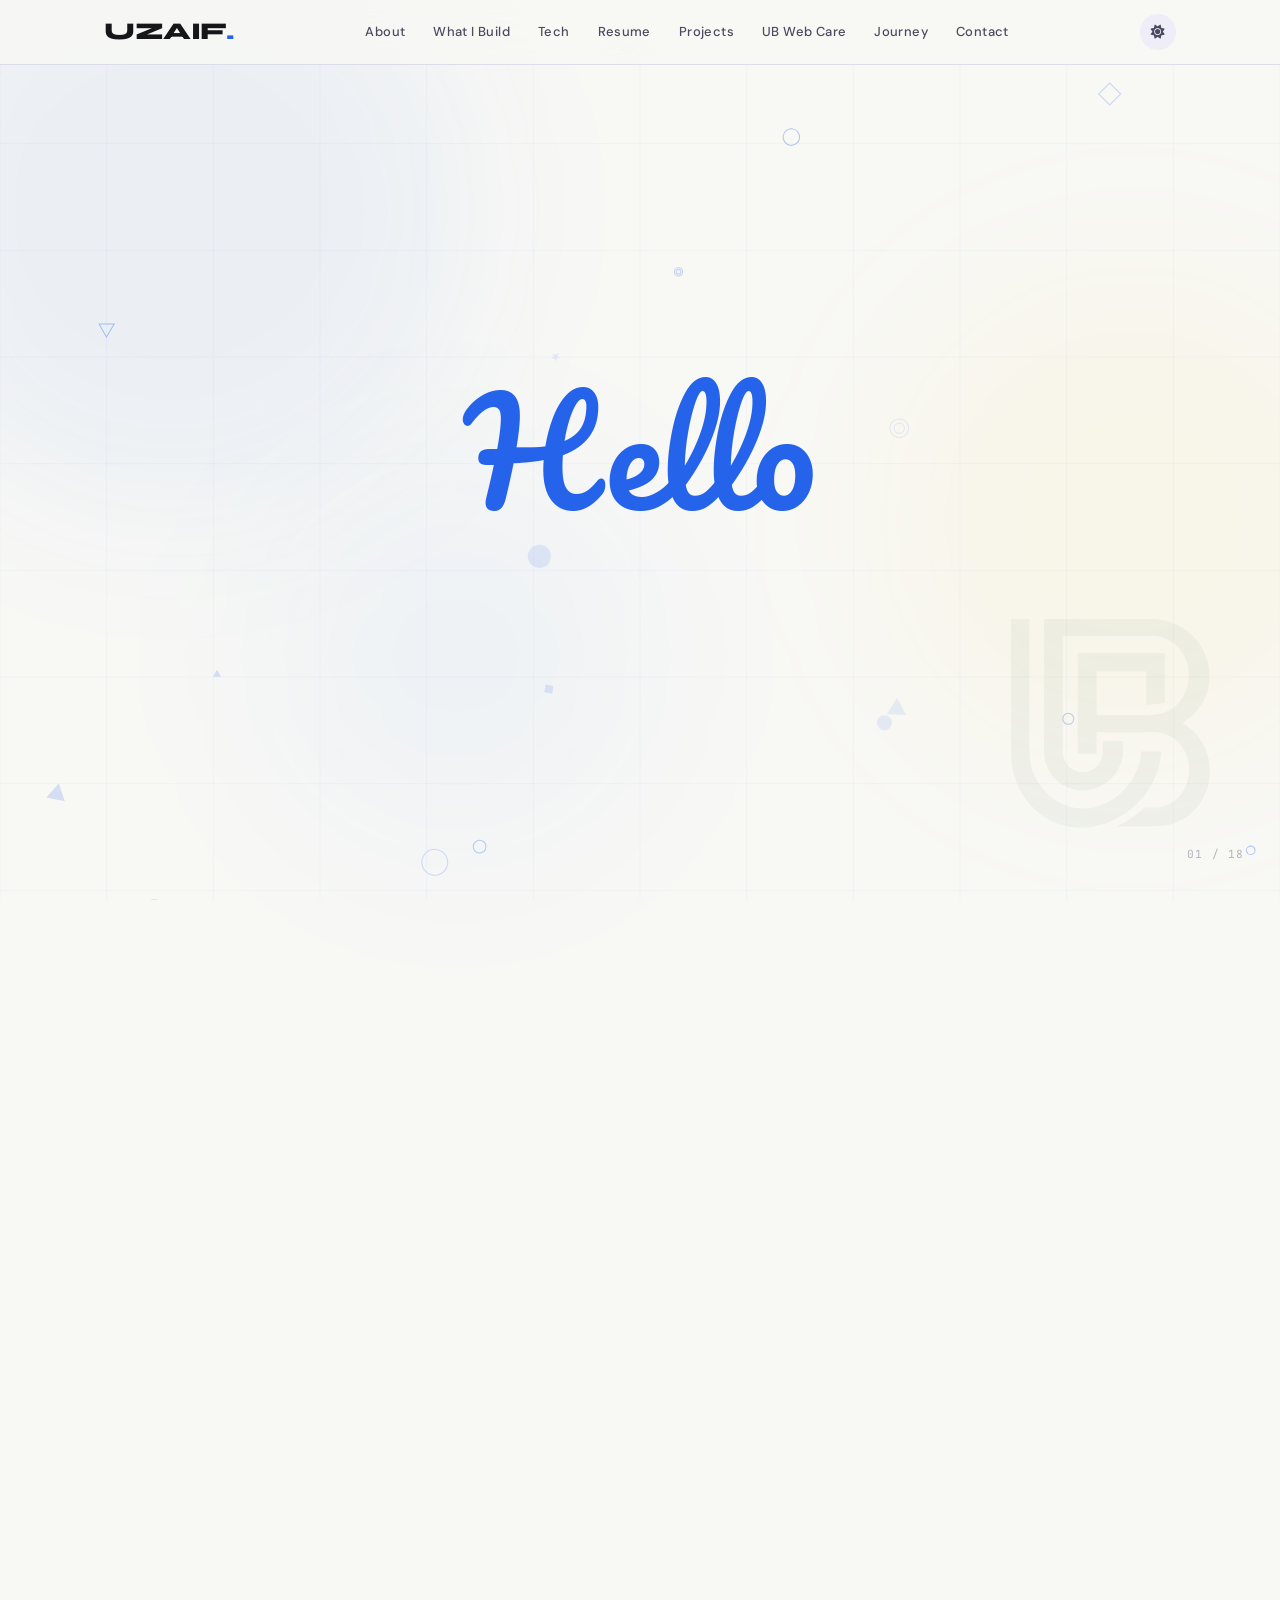
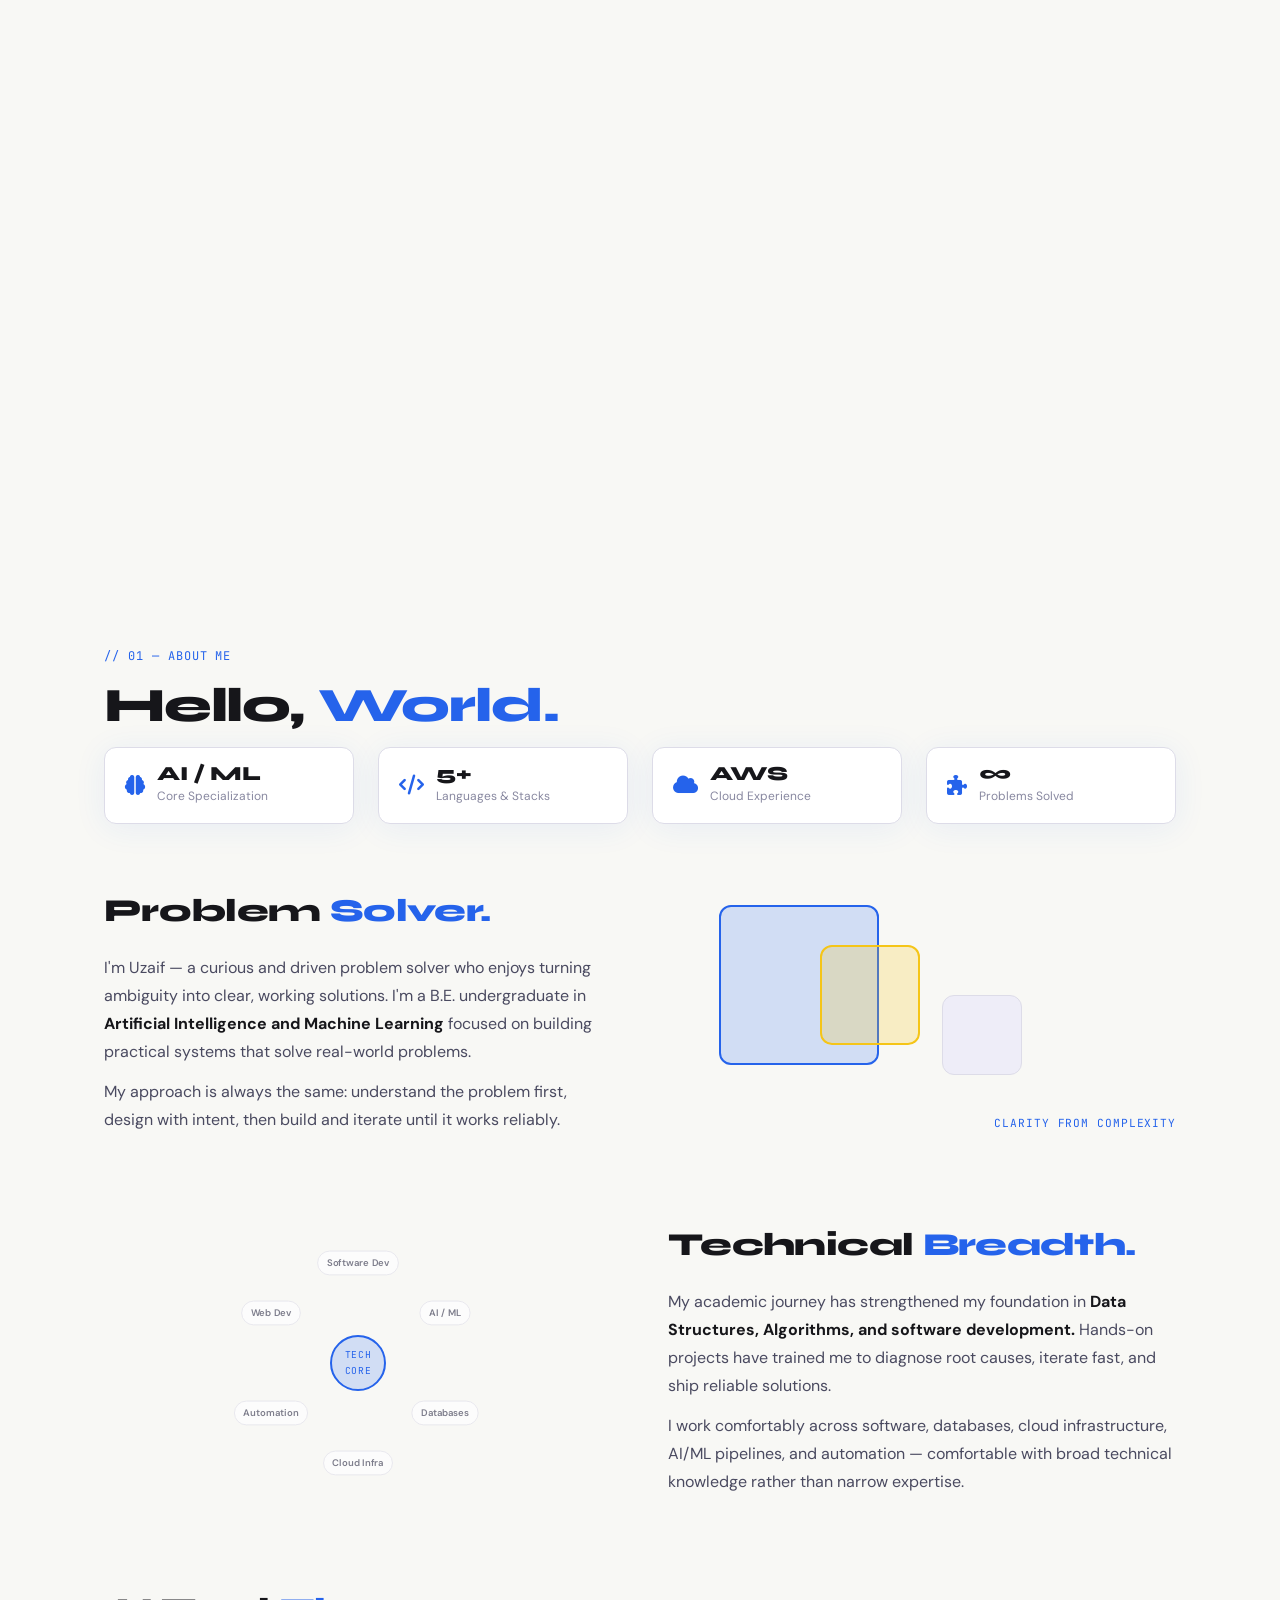
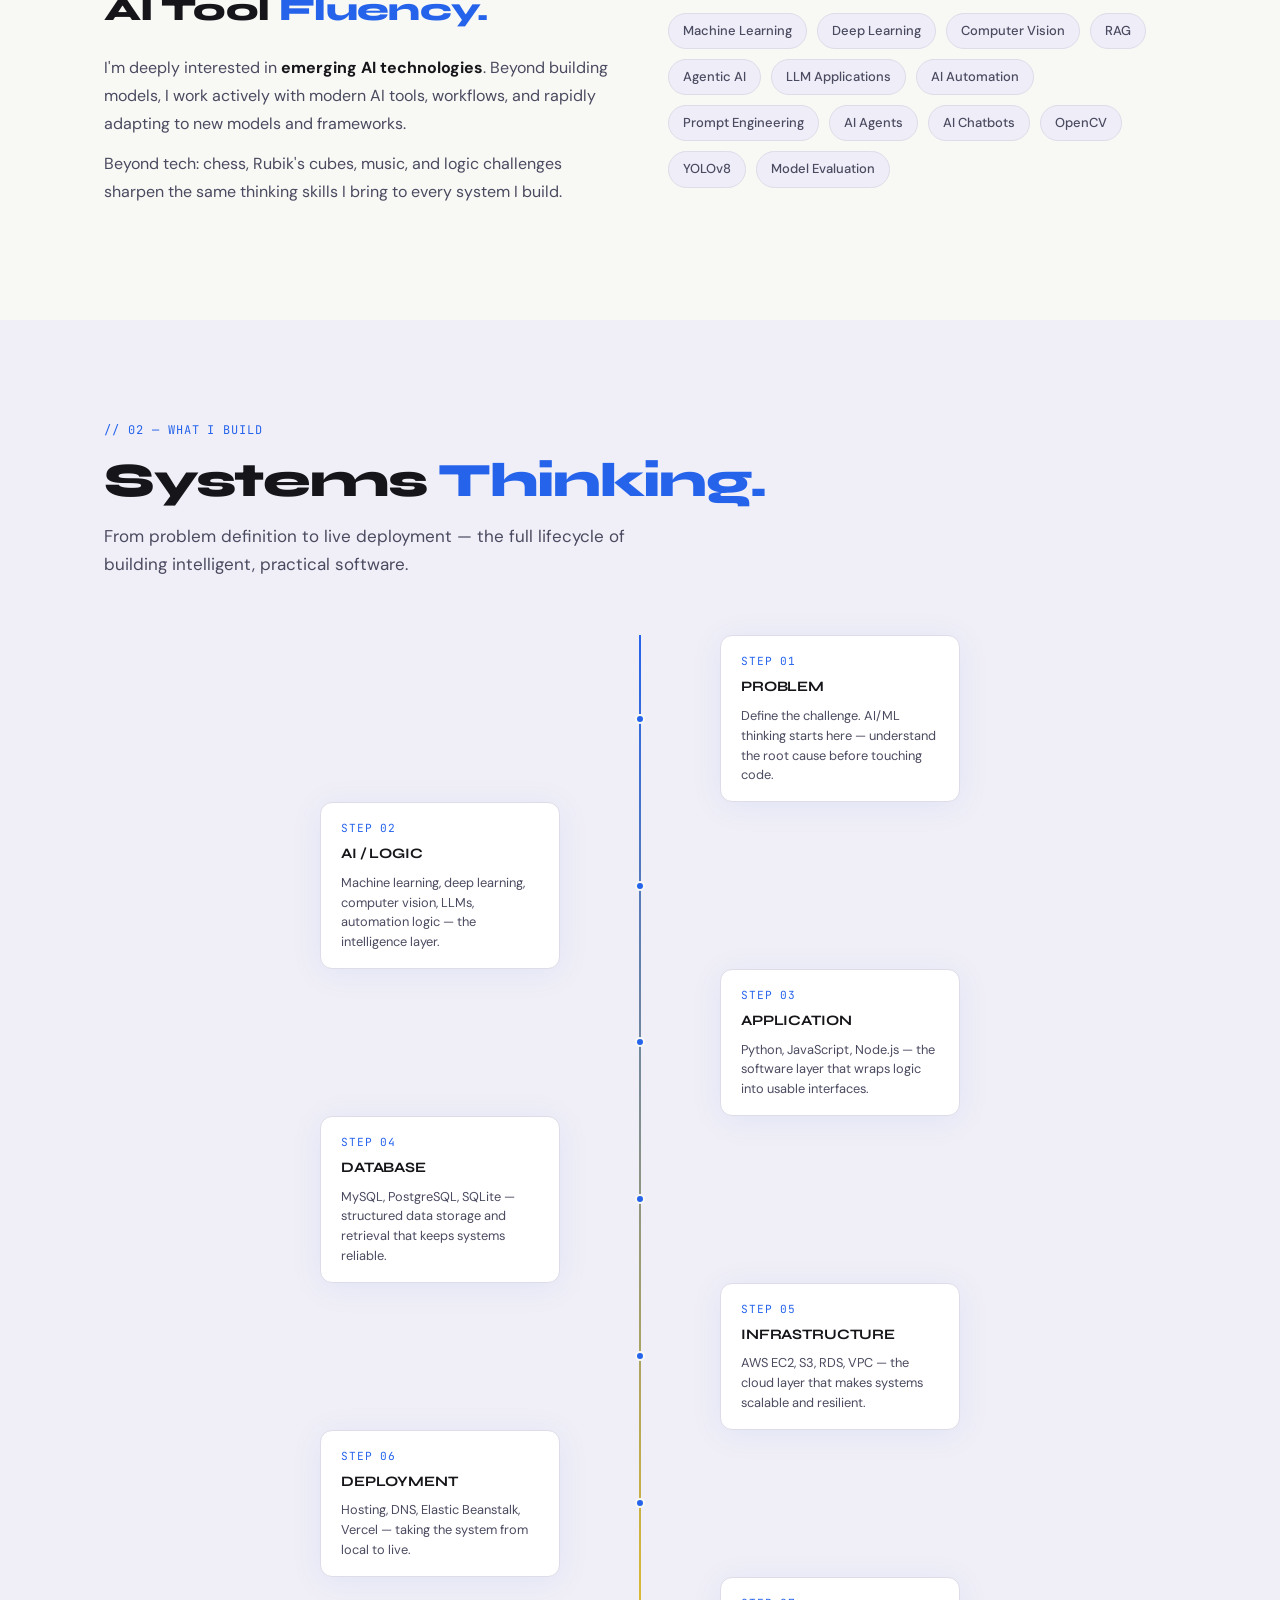
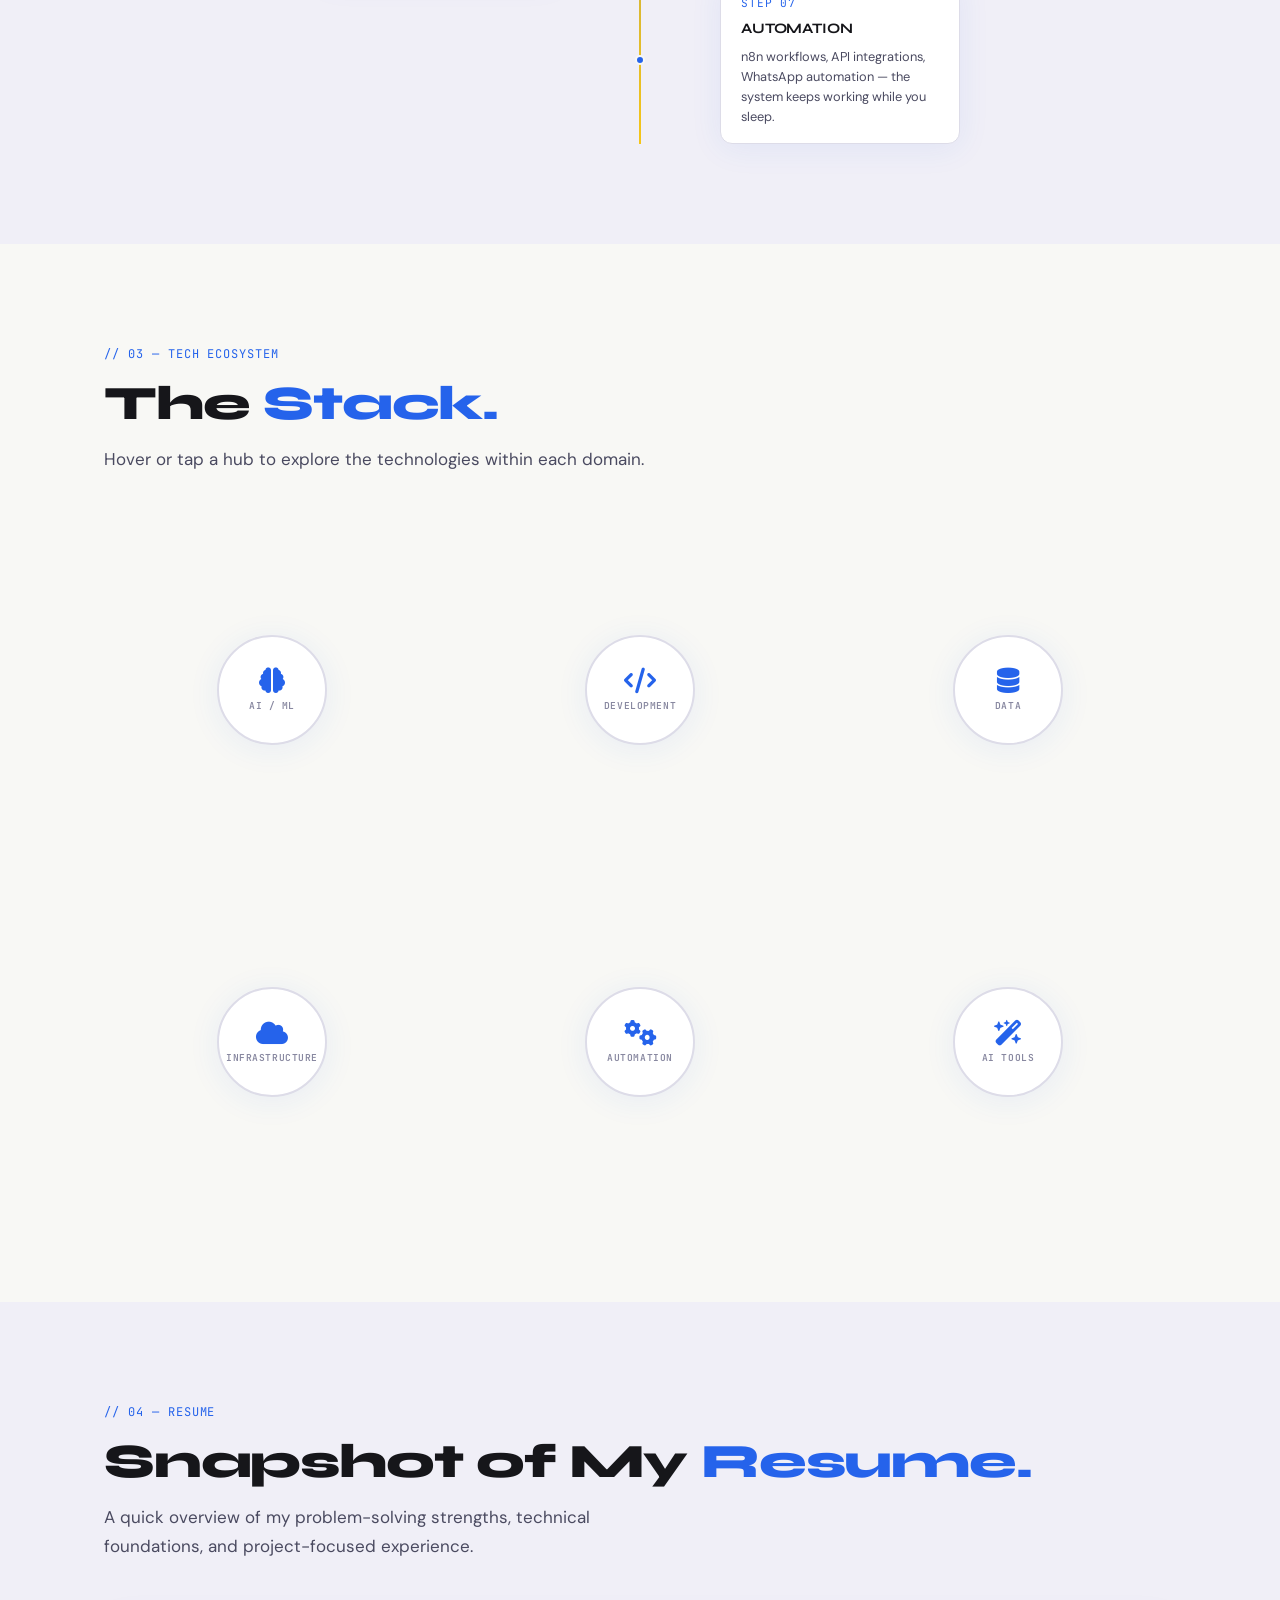
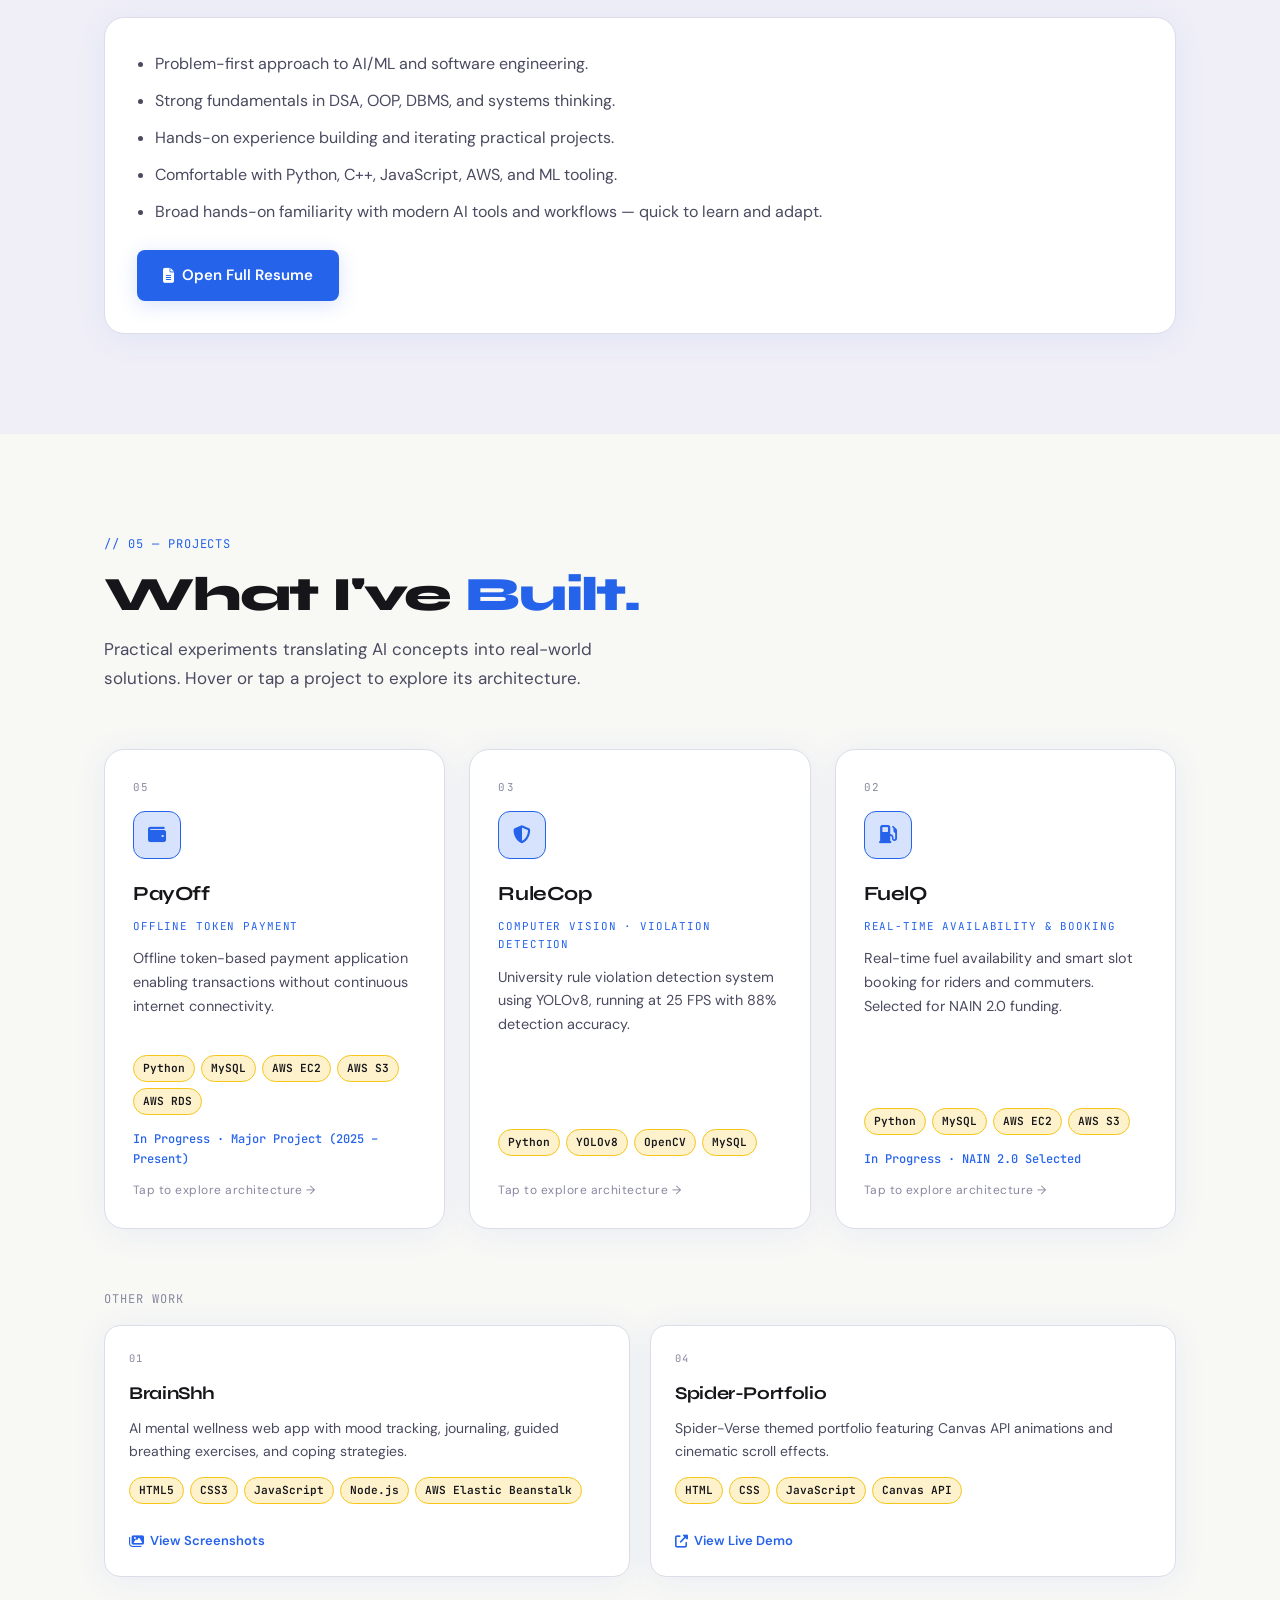
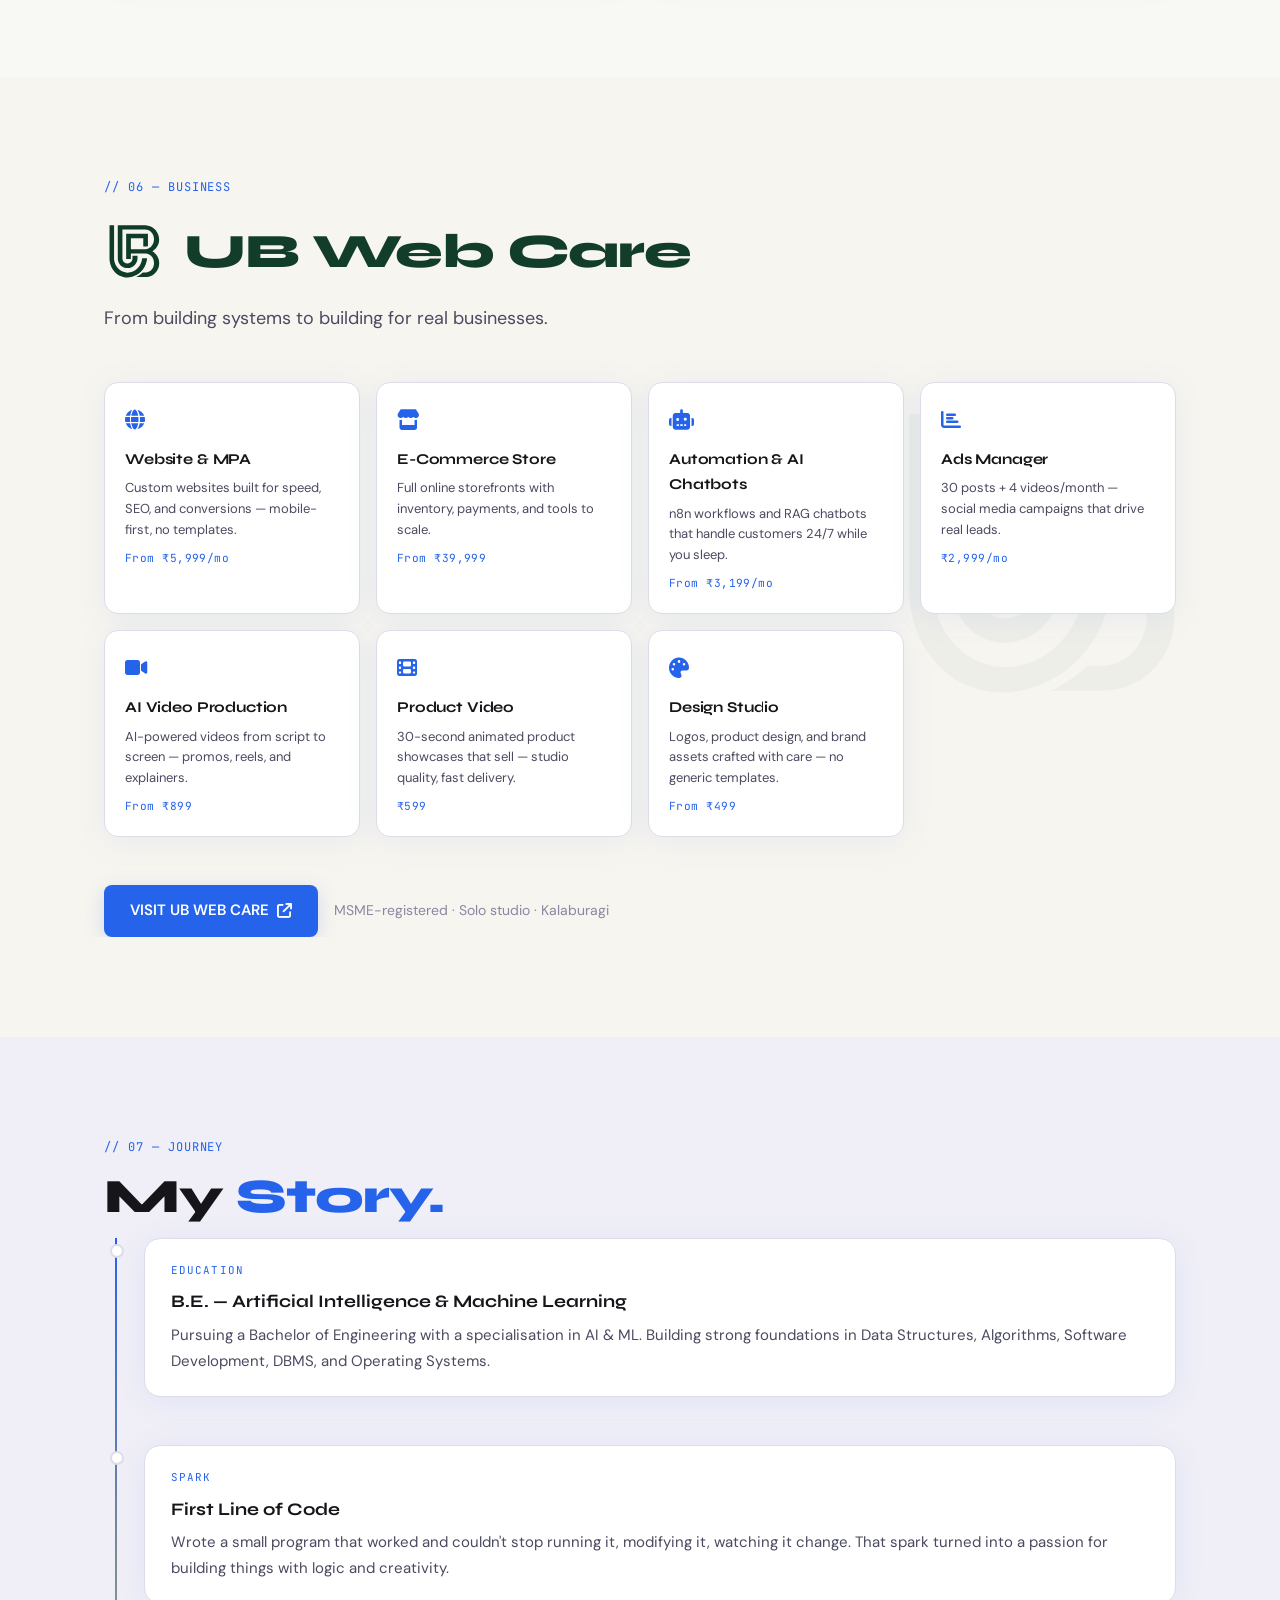
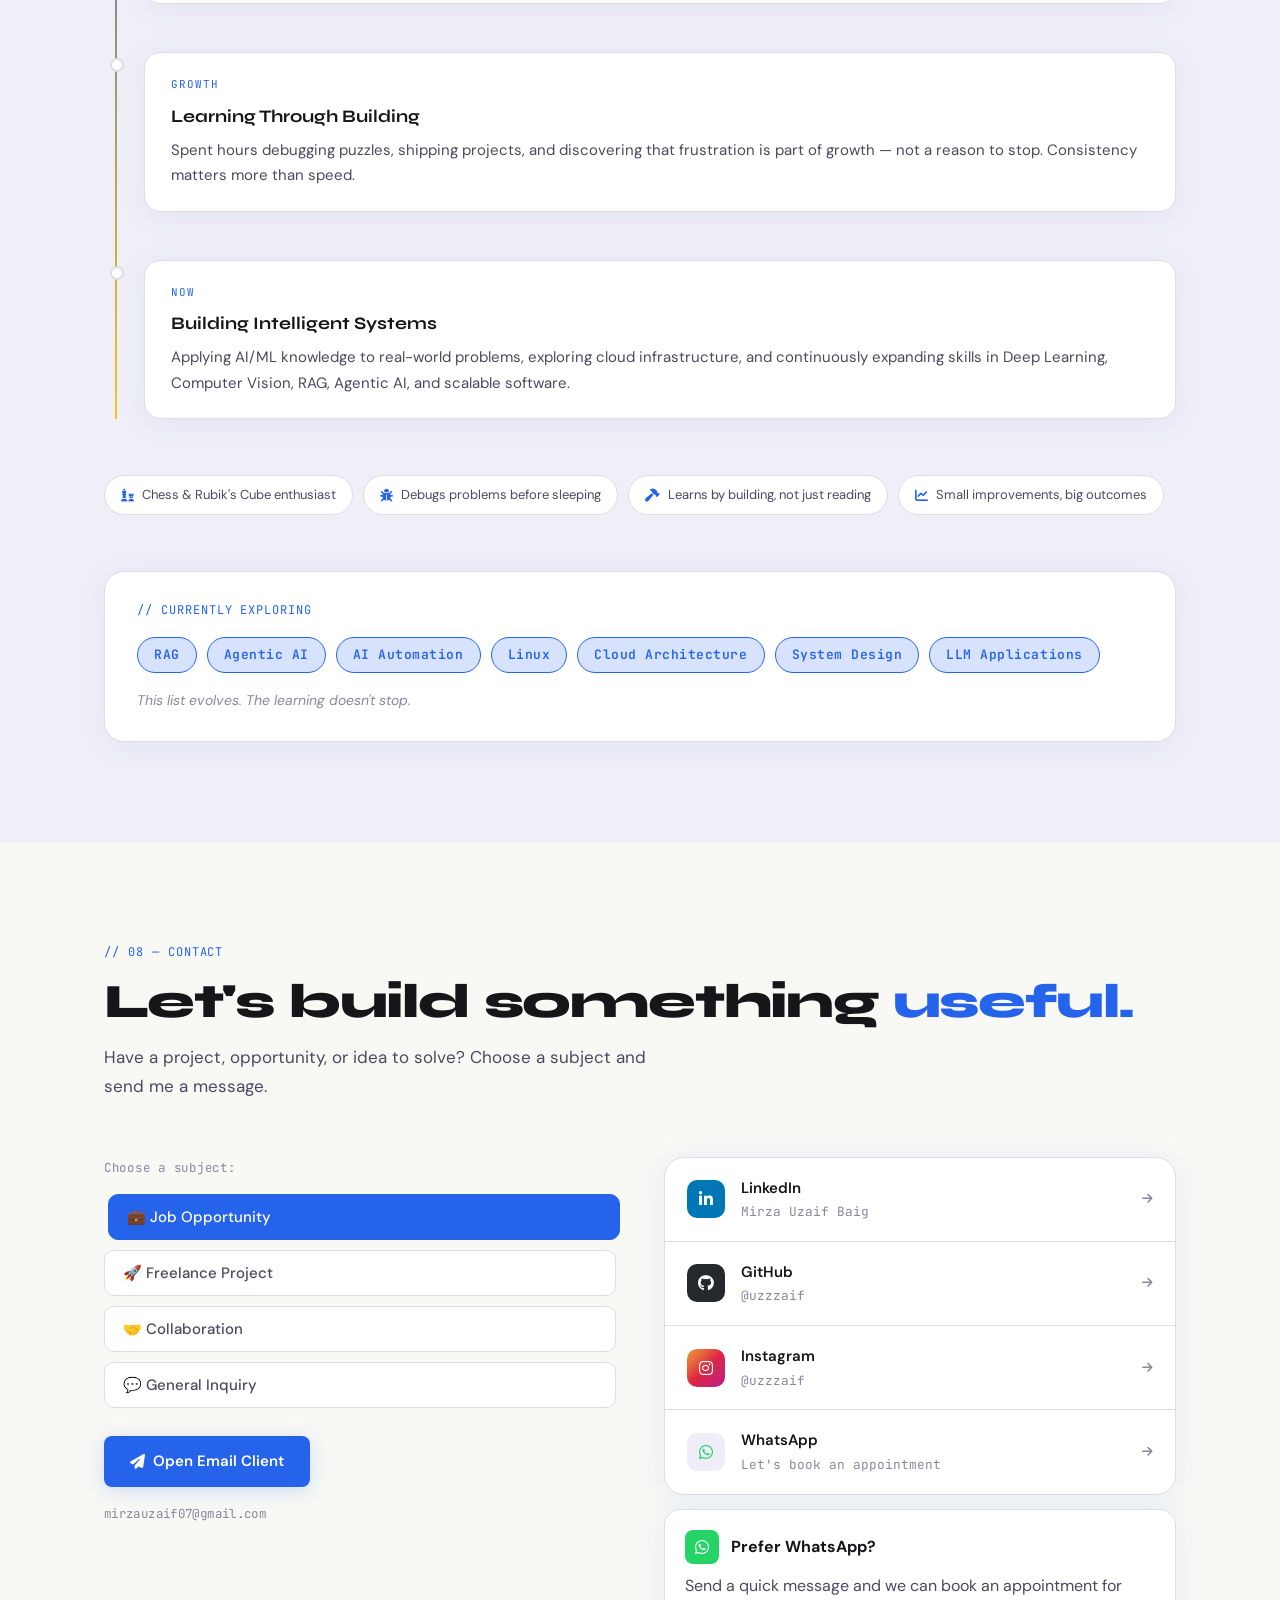
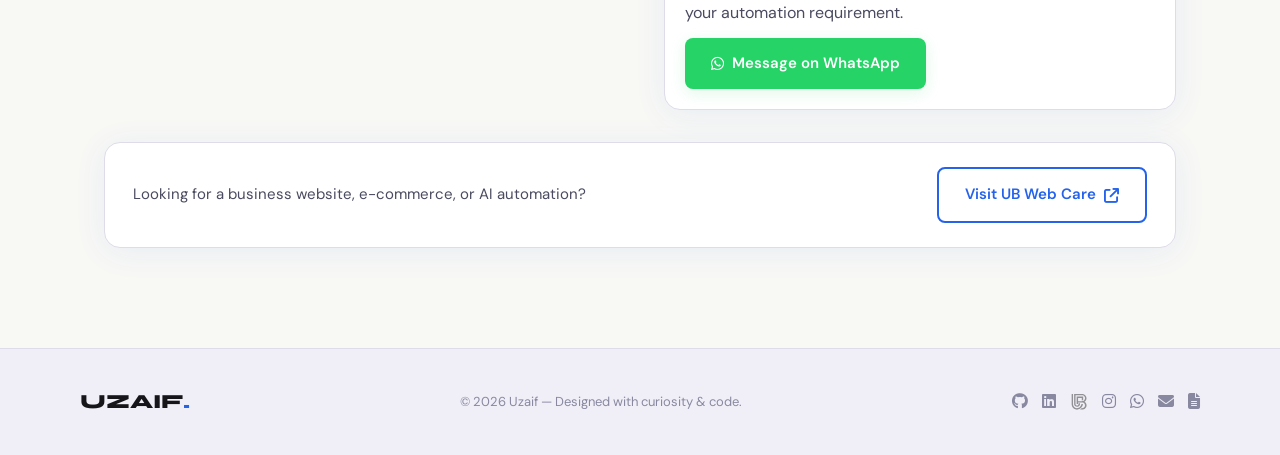
==== commit e8e01d39: "chore: clean up implementation plan and remove dark language assets - Delete Implementation_plan.md " ====
--- a/index.html
+++ b/index.html
@@ -12,18 +12,32 @@
   <!-- Fonts -->
   <link href="https://fonts.googleapis.com/css2?family=Syne:wght@400;600;700;800&family=DM+Sans:ital,opsz,wght@0,9..40,300;0,9..40,400;0,9..40,500;1,9..40,300&family=JetBrains+Mono:wght@400;500&display=swap" rel="stylesheet" />
 
+  <!-- Hero greeting-sequence fonts (18-language "Hello" text, one family per script) -->
+  <link href="https://fonts.googleapis.com/css2?family=Pacifico&family=Kalam:wght@400;700&family=Baloo+Bhaijaan+2:wght@400;600&family=Baloo+Tamma+2:wght@400;600&family=Baloo+Tammudu+2:wght@400;600&family=Baloo+Paaji+2:wght@400;600&family=Baloo+Thambi+2:wght@400;600&family=ZCOOL+KuaiLe&family=Yuji+Syuku&family=Gamja+Flower&display=swap" rel="stylesheet" />
+
   <!-- Icons -->
   <link rel="stylesheet" href="https://cdnjs.cloudflare.com/ajax/libs/font-awesome/6.5.0/css/all.min.css" crossorigin="anonymous" />
 
   <!-- Styles -->
   <link rel="stylesheet" href="style.css" />
 </head>
-<body>
+<body class="is-loading">
+
+  <!--  LOADING SCREEN  -->
+  <div id="loader" aria-hidden="true">
+    <div class="loader-inner">
+      <div class="loader-logo">UZAIF<span>.</span></div>
+      <div class="loader-bar-track">
+        <div class="loader-bar-fill" id="loader-bar-fill"></div>
+      </div>
+      <div class="loader-label" id="loader-label">Loading fonts…</div>
+    </div>
+  </div>
 
   <!-- Skip link -->
   <a class="skip-link" href="#about">Skip to content</a>
 
-  <!-- ── BACKGROUND LAYERS ── -->
+  <!--  BACKGROUND LAYERS  -->
   <!-- Layer 1 + 3: canvas (grid + micro-elements) -->
   <canvas id="bg-canvas" aria-hidden="true"></canvas>
 
@@ -78,23 +92,20 @@
   <div id="hero-driver">
     <section id="hero" class="sticky-hero" aria-label="Hero — language greeting sequence">
 
-      <!-- Language image stage -->
+      <!-- Language text stage -->
       <div id="hero-lang-stage" aria-live="polite" aria-atomic="true">
-        <img id="hero-lang-img"
-             src="assets/light_languages/01_English.png"
-             alt="Hello — English"
-             width="700" height="500"
-             fetchpriority="high" />
+        <div id="hero-lang-box">
+          <span id="hero-lang-text"
+                class="lang-pacifico"
+                dir="ltr"
+                lang="en"
+                aria-label="Hello — English">Hello</span>
+        </div>
       </div>
 
       <!-- Frame badge (non-essential, decorative) -->
       <div id="hero-frame-badge" aria-hidden="true">01 / 18</div>
 
-      <!-- Scroll cue -->
-      <div class="hero-scroll-cue" aria-hidden="true">
-        <div class="scroll-mouse"><div class="scroll-wheel"></div></div>
-        <span>Scroll</span>
-      </div>
 
       <!-- Identity overlay (revealed after sequence) -->
       <div id="hero-identity" aria-label="Mirza Uzaif Baig — AI and ML Developer">
@@ -152,9 +163,10 @@
                aria-label="LinkedIn" title="LinkedIn" role="listitem">
               <i class="fab fa-linkedin" aria-hidden="true"></i>
             </a>
-            <a href="https://bemyai.vercel.app/" target="_blank" rel="noopener noreferrer"
-               aria-label="BE MY AI" title="BE MY AI" role="listitem">
-              <i class="fas fa-cogs" aria-hidden="true"></i>
+            <a href="https://ubwebcare.vercel.app/" target="_blank" rel="noopener noreferrer"
+               aria-label="UB WebCare" title="UB WebCare" role="listitem" class="hero-link-ub">
+              <img src="assets/UB_light_trans_SVG.svg" class="ub-link-icon ub-link-icon--light" alt="" aria-hidden="true" width="20" height="20" />
+              <img src="assets/UB_dark_trans_SVG.svg"  class="ub-link-icon ub-link-icon--dark"  alt="" aria-hidden="true" width="20" height="20" />
             </a>
             <a href="https://www.instagram.com/uzzzaif/" target="_blank" rel="noopener noreferrer"
                aria-label="Instagram" title="Instagram" role="listitem">
@@ -941,6 +953,11 @@
            aria-label="GitHub" title="GitHub"><i class="fab fa-github" aria-hidden="true"></i></a>
         <a href="https://www.linkedin.com/in/mirza-uzaif-baig-a78556289/" target="_blank" rel="noopener noreferrer"
            aria-label="LinkedIn" title="LinkedIn"><i class="fab fa-linkedin" aria-hidden="true"></i></a>
+        <a href="https://ubwebcare.vercel.app/" target="_blank" rel="noopener noreferrer"
+           aria-label="UB WebCare" title="UB WebCare" class="footer-link-ub">
+          <img src="assets/UB_light_trans_SVG.svg" class="ub-link-icon ub-link-icon--light" alt="" aria-hidden="true" width="18" height="18" />
+          <img src="assets/UB_dark_trans_SVG.svg"  class="ub-link-icon ub-link-icon--dark"  alt="" aria-hidden="true" width="18" height="18" />
+        </a>
         <a href="https://www.instagram.com/uzzzaif/" target="_blank" rel="noopener noreferrer"
            aria-label="Instagram" title="Instagram"><i class="fab fa-instagram" aria-hidden="true"></i></a>
         <a href="https://api.whatsapp.com/send/?phone=919449619175&text=Let%27s+book+an+appointment&type=phone_number&app_absent=0"
--- a/style.css
+++ b/style.css
@@ -146,8 +146,77 @@
   transition: width 0.1s linear;
 }
 
-/* ── CONTAINER ── */
-.container {
+/* ── LOADING SCREEN ── */
+#loader {
+  position: fixed;
+  inset: 0;
+  z-index: 99998; /* below skip-link (99999), above everything else */
+  background: var(--bg);
+  display: flex;
+  align-items: center;
+  justify-content: center;
+  /* Fade-out transition — triggered by JS adding .loader-hidden */
+  transition: opacity 0.55s cubic-bezier(0.4, 0, 0.2, 1),
+              visibility 0.55s cubic-bezier(0.4, 0, 0.2, 1);
+}
+#loader.loader-hidden {
+  opacity: 0;
+  visibility: hidden;
+  pointer-events: none;
+}
+
+.loader-inner {
+  display: flex;
+  flex-direction: column;
+  align-items: center;
+  gap: 20px;
+  user-select: none;
+}
+
+.loader-logo {
+  font-family: var(--font-display);
+  font-size: clamp(2.4rem, 6vw, 3.6rem);
+  font-weight: 800;
+  letter-spacing: -0.03em;
+  color: var(--text);
+  animation: loaderPulse 1.6s ease-in-out infinite;
+}
+.loader-logo span { color: var(--accent); }
+
+@keyframes loaderPulse {
+  0%, 100% { opacity: 1; }
+  50%       { opacity: 0.45; }
+}
+
+.loader-bar-track {
+  width: min(260px, 60vw);
+  height: 3px;
+  background: var(--border);
+  border-radius: 99px;
+  overflow: hidden;
+}
+.loader-bar-fill {
+  height: 100%;
+  width: 0%;
+  background: linear-gradient(90deg, var(--accent), var(--accent-2));
+  border-radius: 99px;
+  transition: width 0.25s ease-out;
+}
+
+.loader-label {
+  font-family: var(--font-mono);
+  font-size: 0.7rem;
+  letter-spacing: 0.1em;
+  text-transform: uppercase;
+  color: var(--text-3);
+}
+
+/* While loader is active, prevent body scroll */
+body.is-loading {
+  overflow: hidden;
+}
+
+/* ── CONTAINER ── */.container {
   max-width: 1120px;
   margin: 0 auto;
   padding: 0 24px;
@@ -176,6 +245,8 @@
   z-index: 0;
   border-radius: 50%;
   filter: blur(80px);
+  will-change: transform;
+  transform: translateZ(0);
 }
 .atm-blob-1 {
   width: 600px;
@@ -371,6 +442,7 @@
 /* Scroll driver wrapper */
 #hero-driver {
   position: relative;
+  z-index: 2; /* above .section { z-index: 1 } so the sticky hero is never covered */
   /* height set dynamically by JS: LANGUAGES.length * 1.8 * 100vh */
 }
 
@@ -380,7 +452,6 @@
   top: 0;
   height: 100vh;
   width: 100%;
-  overflow: hidden;
   display: flex;
   align-items: center;
   justify-content: center;
@@ -395,54 +466,59 @@
   align-items: center;
   justify-content: center;
   z-index: 2;
-}
-
-#hero-lang-img {
-  max-width: min(700px, 90vw);
-  max-height: 80vh;
-  width: auto;
-  height: auto;
-  object-fit: contain;
-  display: block;
-  /* Smooth cross-fade handled by JS opacity transition */
-  transition: opacity 0.28s ease;
+  will-change: transform;
+  transform: translateZ(0);
+}
+
+/* Fixed-size box: identical footprint for every one of the 18 greetings.
+   JS auto-fits each greeting's font-size to fill this box consistently
+   regardless of script (Latin vs CJK vs Indic vs Arabic all differ in
+   natural glyph size at the same font-size value). Generous size + fit
+   margins below leave breathing room so descenders/wide glyphs never clip. */
+#hero-lang-box {
+  position: relative;
+  width: min(880px, 92vw);
+  height: min(340px, 50vh);
+  min-height: 180px;
+  display: flex;
+  align-items: center;
+  justify-content: center;
+  overflow: visible;
   user-select: none;
+  will-change: transform;
+  transform: translateZ(0);
+}
+
+#hero-lang-text {
+  display: inline-block;
+  line-height: 1.15;
+  white-space: nowrap;
+  text-align: center;
+  color: var(--accent);
+  opacity: 0;
+  will-change: opacity, transform;
+  transform: translateZ(0);
+  /* Fast, non-directional fade — no clip/slide, so nothing appears to
+     shift left/right between languages, and quick scrolling never
+     outruns the transition. */
+  transition: opacity 0.1s linear;
   -webkit-user-drag: none;
 }
 
-/* Scroll cue */
-.hero-scroll-cue {
-  position: absolute;
-  bottom: 36px;
-  left: 50%;
-  transform: translateX(-50%);
-  display: flex;
-  flex-direction: column;
-  align-items: center;
-  gap: 8px;
-  color: var(--text-3);
-  font-size: 0.7rem;
-  letter-spacing: 0.12em;
-  text-transform: uppercase;
-  font-family: var(--font-mono);
-  z-index: 4;
-  animation: fadeInUp 1s 1.5s both;
-  pointer-events: none;
-}
-.scroll-mouse {
-  width: 22px; height: 34px;
-  border: 2px solid var(--text-3);
-  border-radius: 12px;
-  display: flex;
-  justify-content: center;
-  padding-top: 6px;
-}
-.scroll-wheel {
-  width: 3px; height: 7px;
-  background: var(--text-3);
-  border-radius: 2px;
-  animation: scrollAnim 1.8s infinite;
-}
+#hero-lang-text.revealed { opacity: 1; }
+
+/* Per-script font families for the "Hello" sequence */
+.lang-pacifico        { font-family: "Pacifico", cursive; }
+.lang-kalam            { font-family: "Kalam", cursive; }
+.lang-baloo-bhaijaan   { font-family: "Baloo Bhaijaan 2", cursive; }
+.lang-baloo-tamma      { font-family: "Baloo Tamma 2", cursive; }
+.lang-baloo-tammudu    { font-family: "Baloo Tammudu 2", cursive; }
+.lang-baloo-paaji      { font-family: "Baloo Paaji 2", cursive; }
+.lang-baloo-thambi     { font-family: "Baloo Thambi 2", cursive; }
+.lang-zcool            { font-family: "ZCOOL KuaiLe", cursive; }
+.lang-yuji             { font-family: "Yuji Syuku", serif; }
+.lang-gamja            { font-family: "Gamja Flower", cursive; }
+
 
 /* Frame counter badge */
 #hero-frame-badge {
@@ -462,7 +538,7 @@
 #hero-identity {
   position: absolute;
   inset: 0;
-  z-index: 3;
+  z-index: 10;
   display: flex;
   align-items: center;
   justify-content: flex-start;
@@ -470,6 +546,8 @@
   opacity: 0;
   pointer-events: none;
   transition: opacity 0.8s var(--ts);
+  will-change: opacity;
+  overflow: hidden; /* clip within the 100vh sticky box */
 }
 #hero-identity.visible {
   opacity: 1;
@@ -479,7 +557,12 @@
 .hero-id-inner {
   max-width: 760px;
   padding-top: 64px; /* nav clearance */
-}
+  padding-bottom: 24px;
+  max-height: 100%;
+  overflow-y: auto;
+  scrollbar-width: none; /* hide scrollbar visually */
+}
+.hero-id-inner::-webkit-scrollbar { display: none; }
 
 .hero-eyebrow {
   display: inline-flex;
@@ -492,7 +575,7 @@
   border: 1px solid var(--accent);
   padding: 6px 14px;
   border-radius: 100px;
-  margin-bottom: 28px;
+  margin-bottom: 20px;
   letter-spacing: 0.05em;
   opacity: 0;
   transform: translateY(12px);
@@ -511,10 +594,10 @@
 .hero-name {
   font-family: var(--font-display);
   font-weight: 800;
-  font-size: clamp(3.2rem, 8vw, 6.5rem);
+  font-size: clamp(3.2rem, 7vw, 5.5rem);
   line-height: 0.92;
   letter-spacing: -0.035em;
-  margin-bottom: 28px;
+  margin-bottom: 20px;
   opacity: 0;
   transform: translateY(20px);
   transition: opacity 0.6s 0.2s var(--ts), transform 0.6s 0.2s var(--ts);
@@ -529,11 +612,18 @@
   font-size: 1.0625rem;
   color: var(--text-2);
   line-height: 1.75;
-  margin-bottom: 36px;
+  margin-bottom: 24px;
   max-width: 540px;
   opacity: 0;
   transform: translateY(16px);
   transition: opacity 0.5s 0.35s var(--ts), transform 0.5s 0.35s var(--ts);
+  /* Fake outline (background-colored stroke) so the text stays readable
+     as the animated background keeps moving behind it during scroll */
+  text-shadow:
+    -1px -1px 0 var(--bg), 1px -1px 0 var(--bg),
+    -1px  1px 0 var(--bg), 1px  1px 0 var(--bg),
+     0   -1.5px 0 var(--bg), 0  1.5px 0 var(--bg),
+    -1.5px 0 0 var(--bg), 1.5px 0 0 var(--bg);
 }
 #hero-identity.visible .hero-tagline { opacity: 1; transform: translateY(0); }
 
@@ -541,7 +631,7 @@
   display: grid;
   grid-template-columns: repeat(3, 1fr);
   gap: 16px;
-  margin-bottom: 36px;
+  margin-bottom: 24px;
   opacity: 0;
   transform: translateY(14px);
   transition: opacity 0.5s 0.45s var(--ts), transform 0.5s 0.45s var(--ts);
@@ -573,13 +663,18 @@
   font-size: 0.8rem;
   color: var(--text-2);
   line-height: 1.55;
+  text-shadow:
+    -1px -1px 0 var(--bg), 1px -1px 0 var(--bg),
+    -1px  1px 0 var(--bg), 1px  1px 0 var(--bg),
+     0   -1.5px 0 var(--bg), 0  1.5px 0 var(--bg),
+    -1.5px 0 0 var(--bg), 1.5px 0 0 var(--bg);
 }
 
 .hero-ctas {
   display: flex;
   flex-wrap: wrap;
   gap: 12px;
-  margin-bottom: 28px;
+  margin-bottom: 20px;
   opacity: 0;
   transform: translateY(12px);
   transition: opacity 0.5s 0.55s var(--ts), transform 0.5s 0.55s var(--ts);
@@ -593,6 +688,8 @@
   opacity: 0;
   transform: translateY(10px);
   transition: opacity 0.5s 0.65s var(--ts), transform 0.5s 0.65s var(--ts);
+  position: relative;
+  z-index: 5;
 }
 #hero-identity.visible .hero-links { opacity: 1; transform: translateY(0); }
 
@@ -610,6 +707,35 @@
 }
 .hero-links a:hover { background: var(--accent); color: #fff; border-color: var(--accent); transform: translateY(-3px); }
 .hero-links a:focus-visible { outline: 2px solid var(--accent); outline-offset: 2px; }
+
+/* UB SVG icon inside hero-links and footer-links */
+.ub-link-icon {
+  display: block;
+  width: 20px;
+  height: 20px;
+  object-fit: contain;
+  filter: grayscale(1) opacity(0.5);
+  transition: filter 0.22s;
+}
+/* On hover the parent gets accent background (hero) or accent color (footer);
+   invert + brightness makes the SVG read as white against the accent fill */
+.hero-links a:hover .ub-link-icon  { filter: grayscale(0) brightness(0) invert(1); }
+.footer-links a:hover .ub-link-icon { filter: grayscale(0) brightness(0) invert(1); }
+
+/* Show correct variant per theme */
+[data-theme="light"] .ub-link-icon--dark  { display: none; }
+[data-theme="dark"]  .ub-link-icon--light { display: none; }
+
+/* Footer UB link needs same box model as its siblings */
+.footer-link-ub {
+  display: flex;
+  align-items: center;
+  justify-content: center;
+}
+.footer-link-ub .ub-link-icon {
+  width: 18px;
+  height: 18px;
+}
 
 
 /* ════════════════════════════════════════════════════════════
@@ -660,6 +786,7 @@
   padding: 100px 0;
   position: relative;
   z-index: 1;
+  background: var(--bg);
 }
 .section-alt { background: var(--bg-alt); }
 
@@ -726,10 +853,6 @@
 @keyframes pulse {
   0%, 100% { opacity: 1; transform: scale(1); }
   50%       { opacity: 0.5; transform: scale(0.8); }
-}
-@keyframes scrollAnim {
-  0%   { transform: translateY(0); opacity: 1; }
-  100% { transform: translateY(10px); opacity: 0; }
 }
 @keyframes float {
   0%, 100% { transform: translateY(0); }
@@ -1362,6 +1485,7 @@
   color: var(--accent);
   line-height: 1;
   flex-shrink: 0;
+  padding-left: 14px; /* centres the arrow under the arch-node text */
 }
 .proj-detail p {
   font-size: 0.82rem;
@@ -1930,7 +2054,7 @@
 
   /* Hero mobile */
   .sticky-hero { align-items: flex-start; padding-bottom: 0; overflow-y: auto; }
-  #hero-lang-img { max-width: 88vw; max-height: 55vh; }
+  #hero-lang-box { width: 92vw; height: 42vh; min-height: 150px; }
   #hero-identity { padding: 0 20px; align-items: flex-start; overflow-y: auto; }
   .hero-id-inner { max-width: 100%; padding-top: 80px; padding-bottom: 40px; }
   .hero-capabilities { grid-template-columns: 1fr; gap: 12px; }
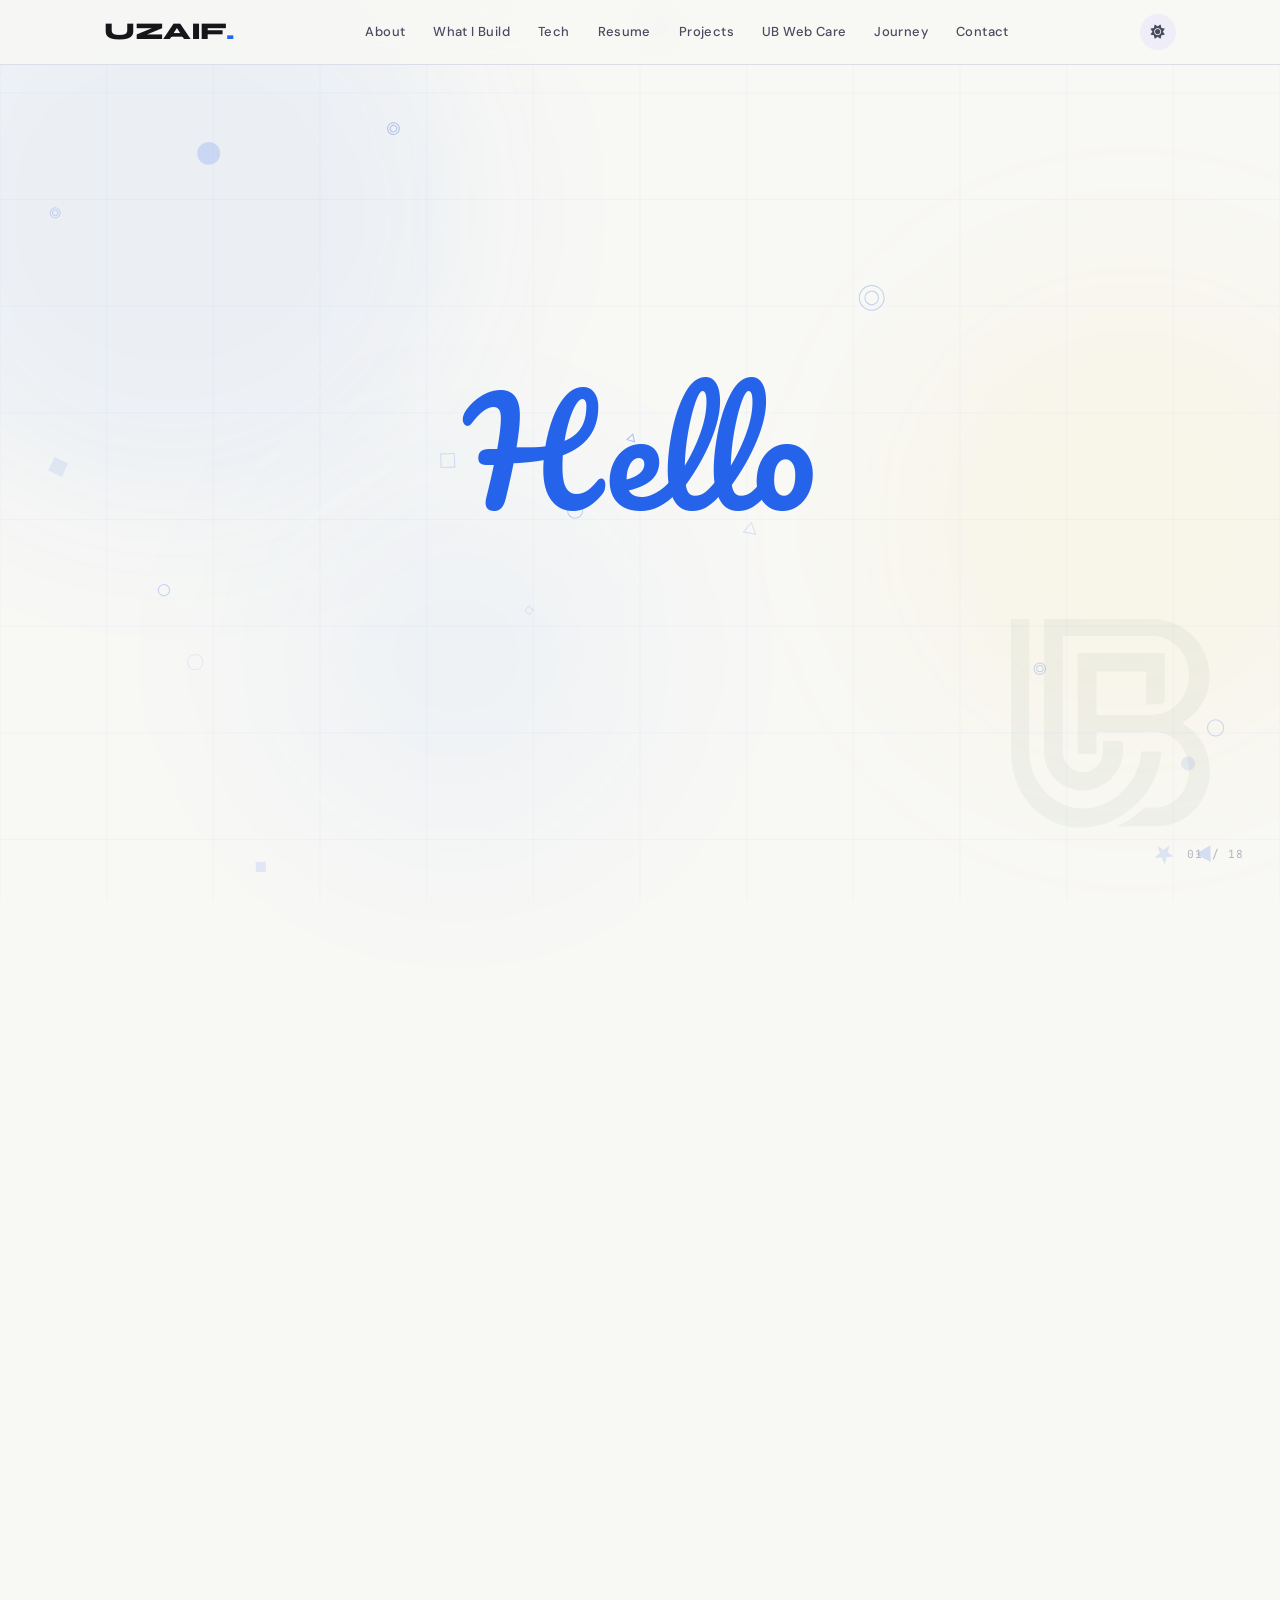
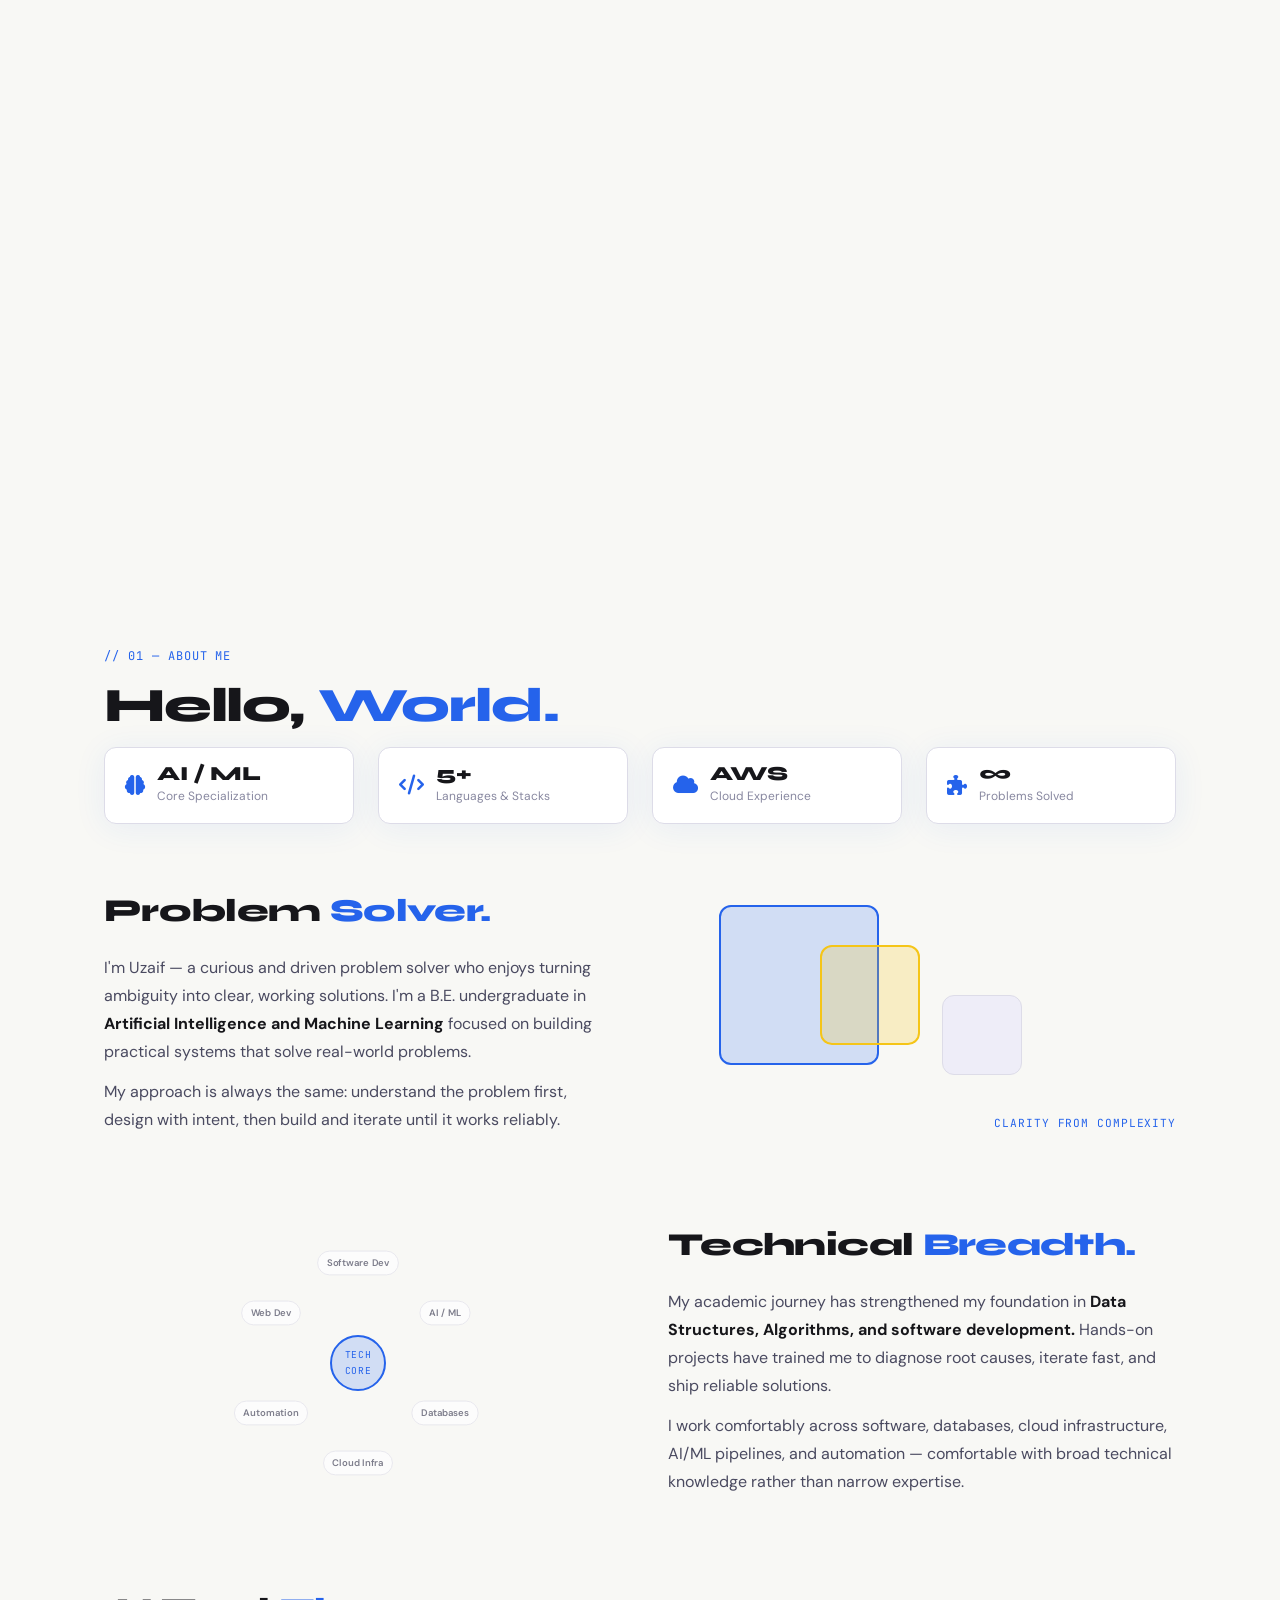
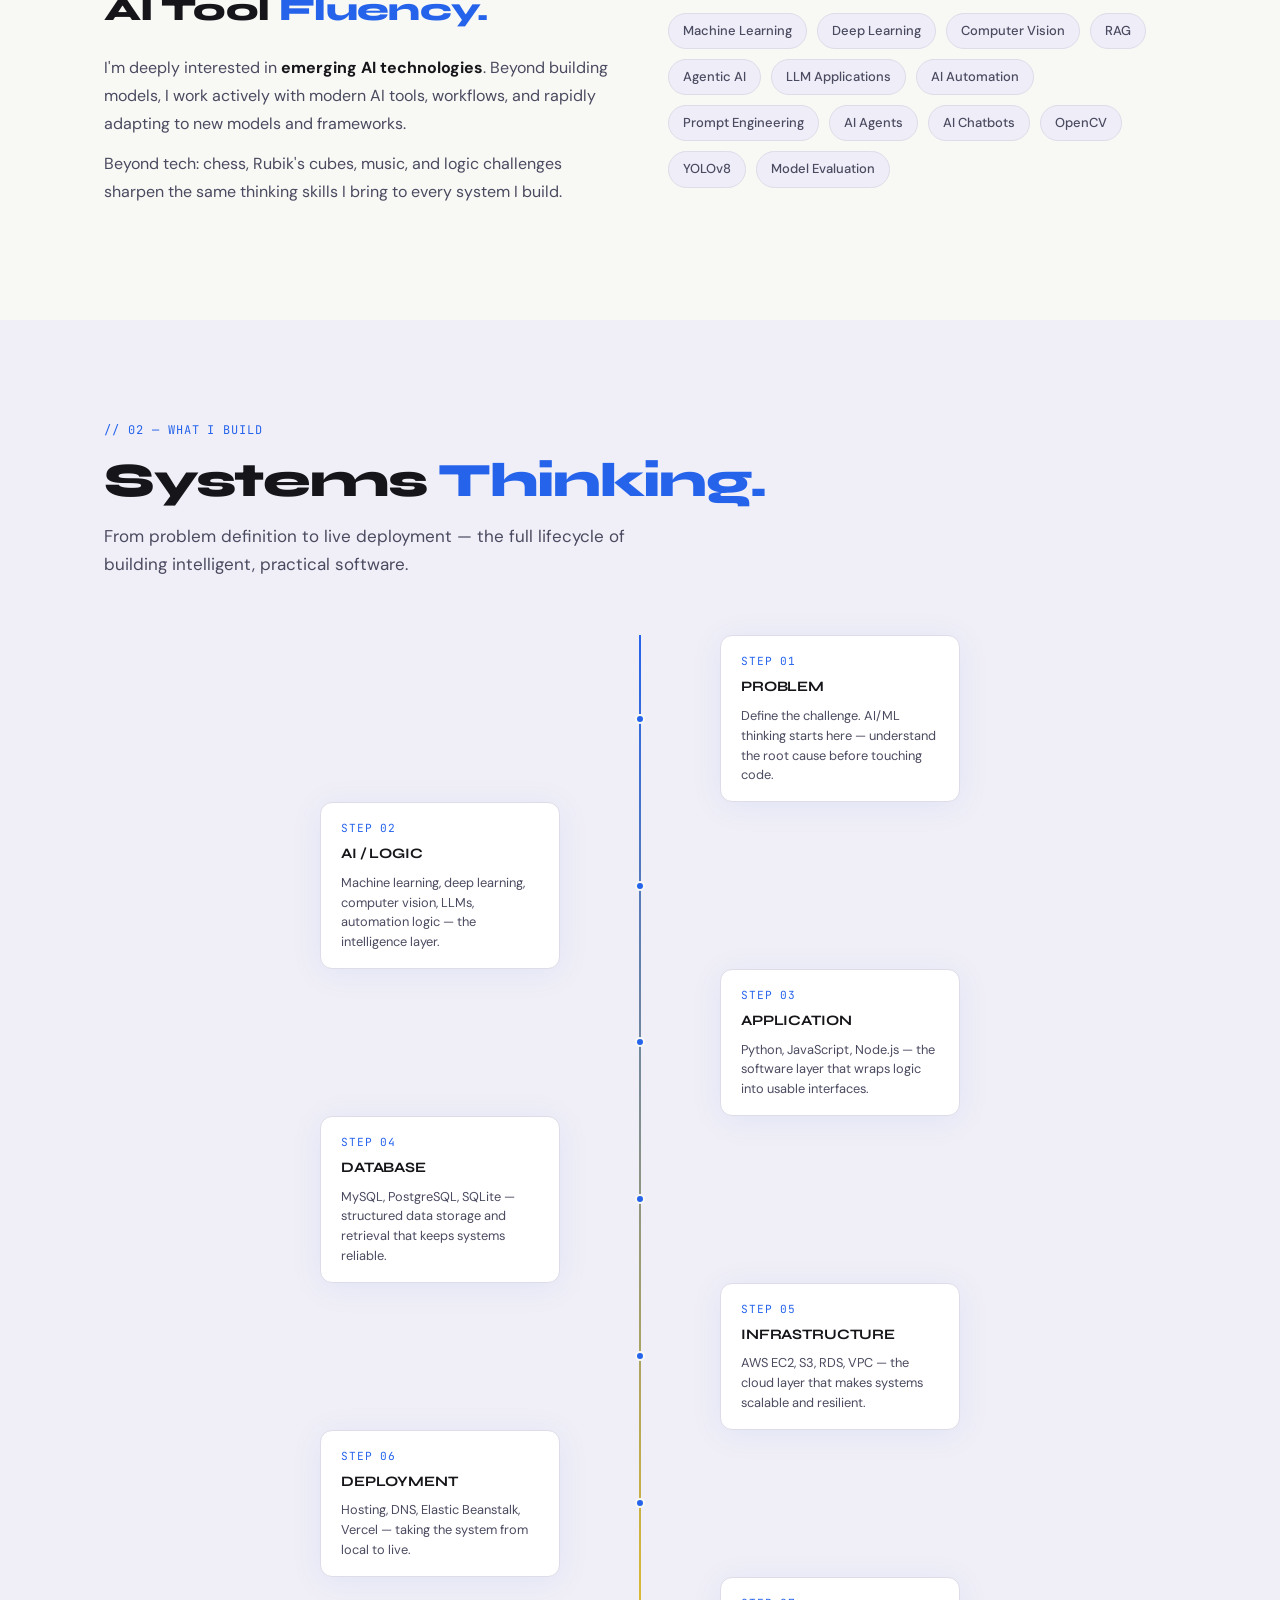
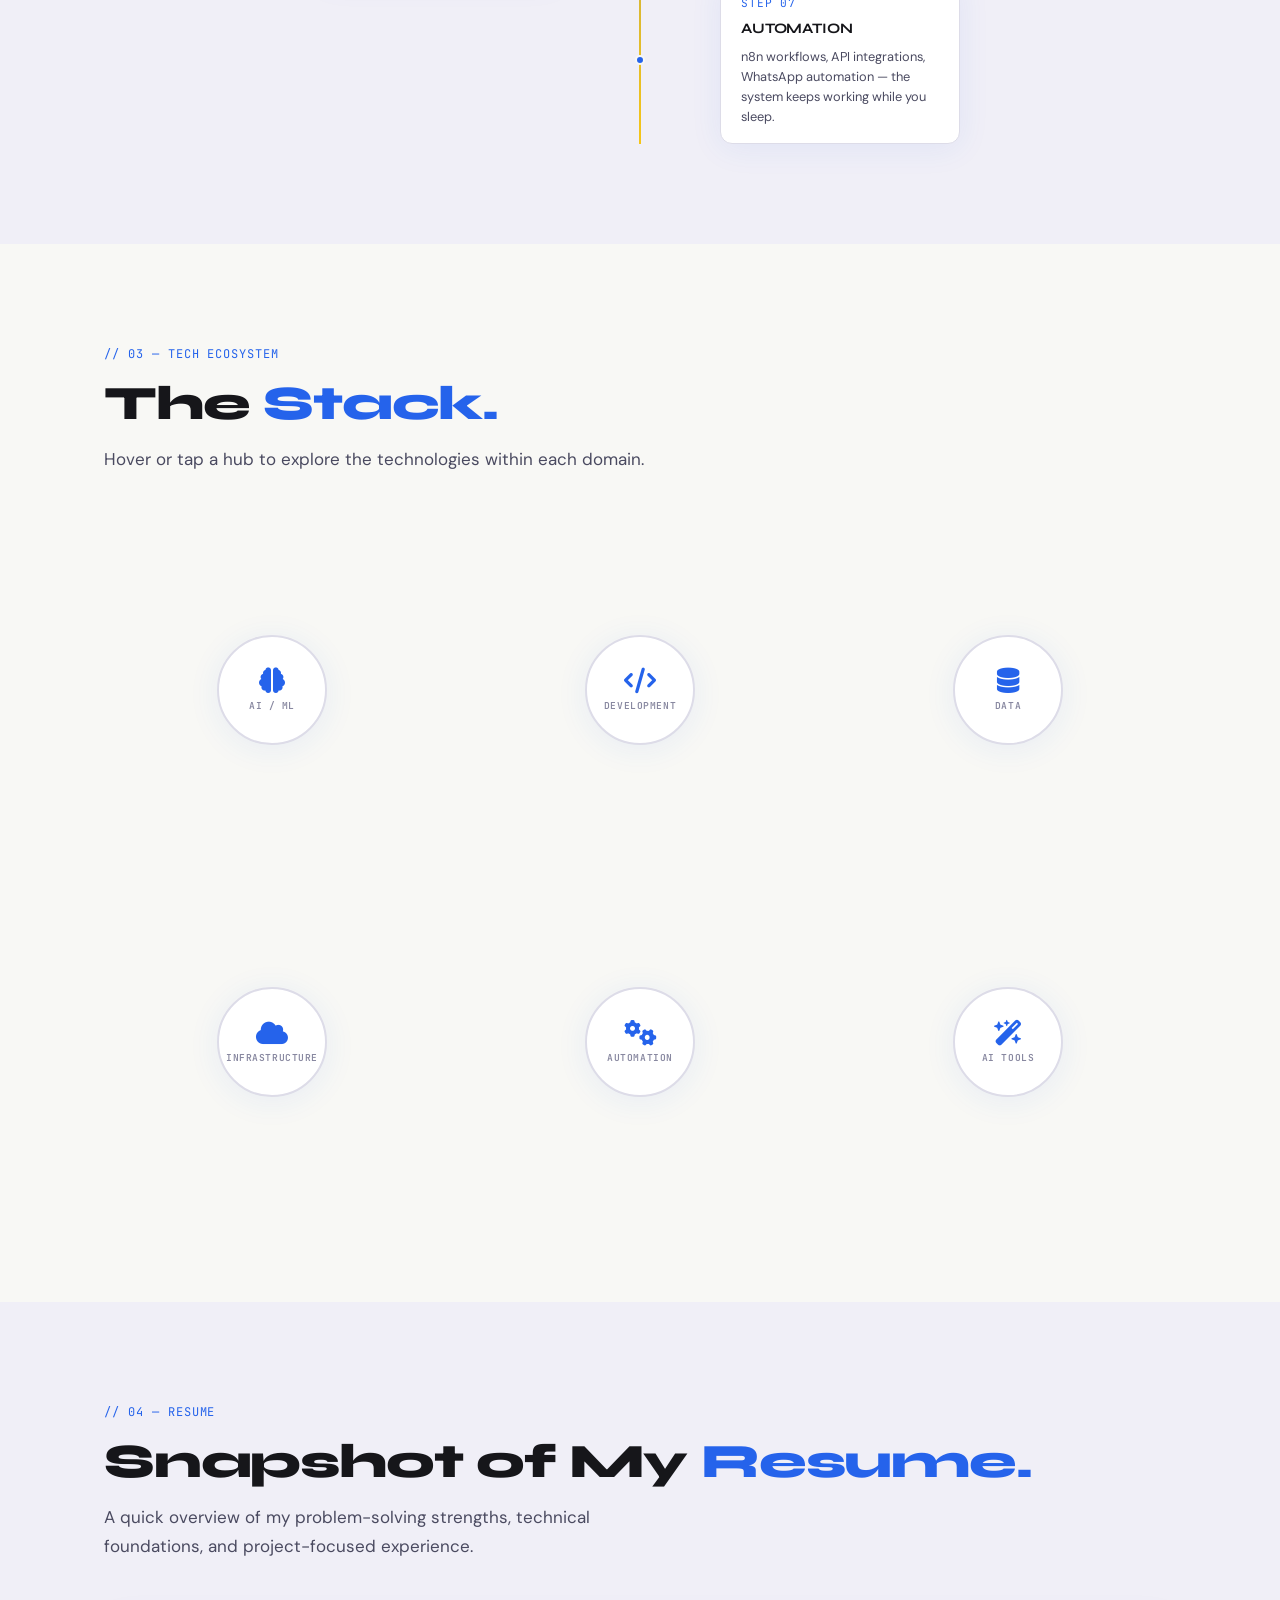
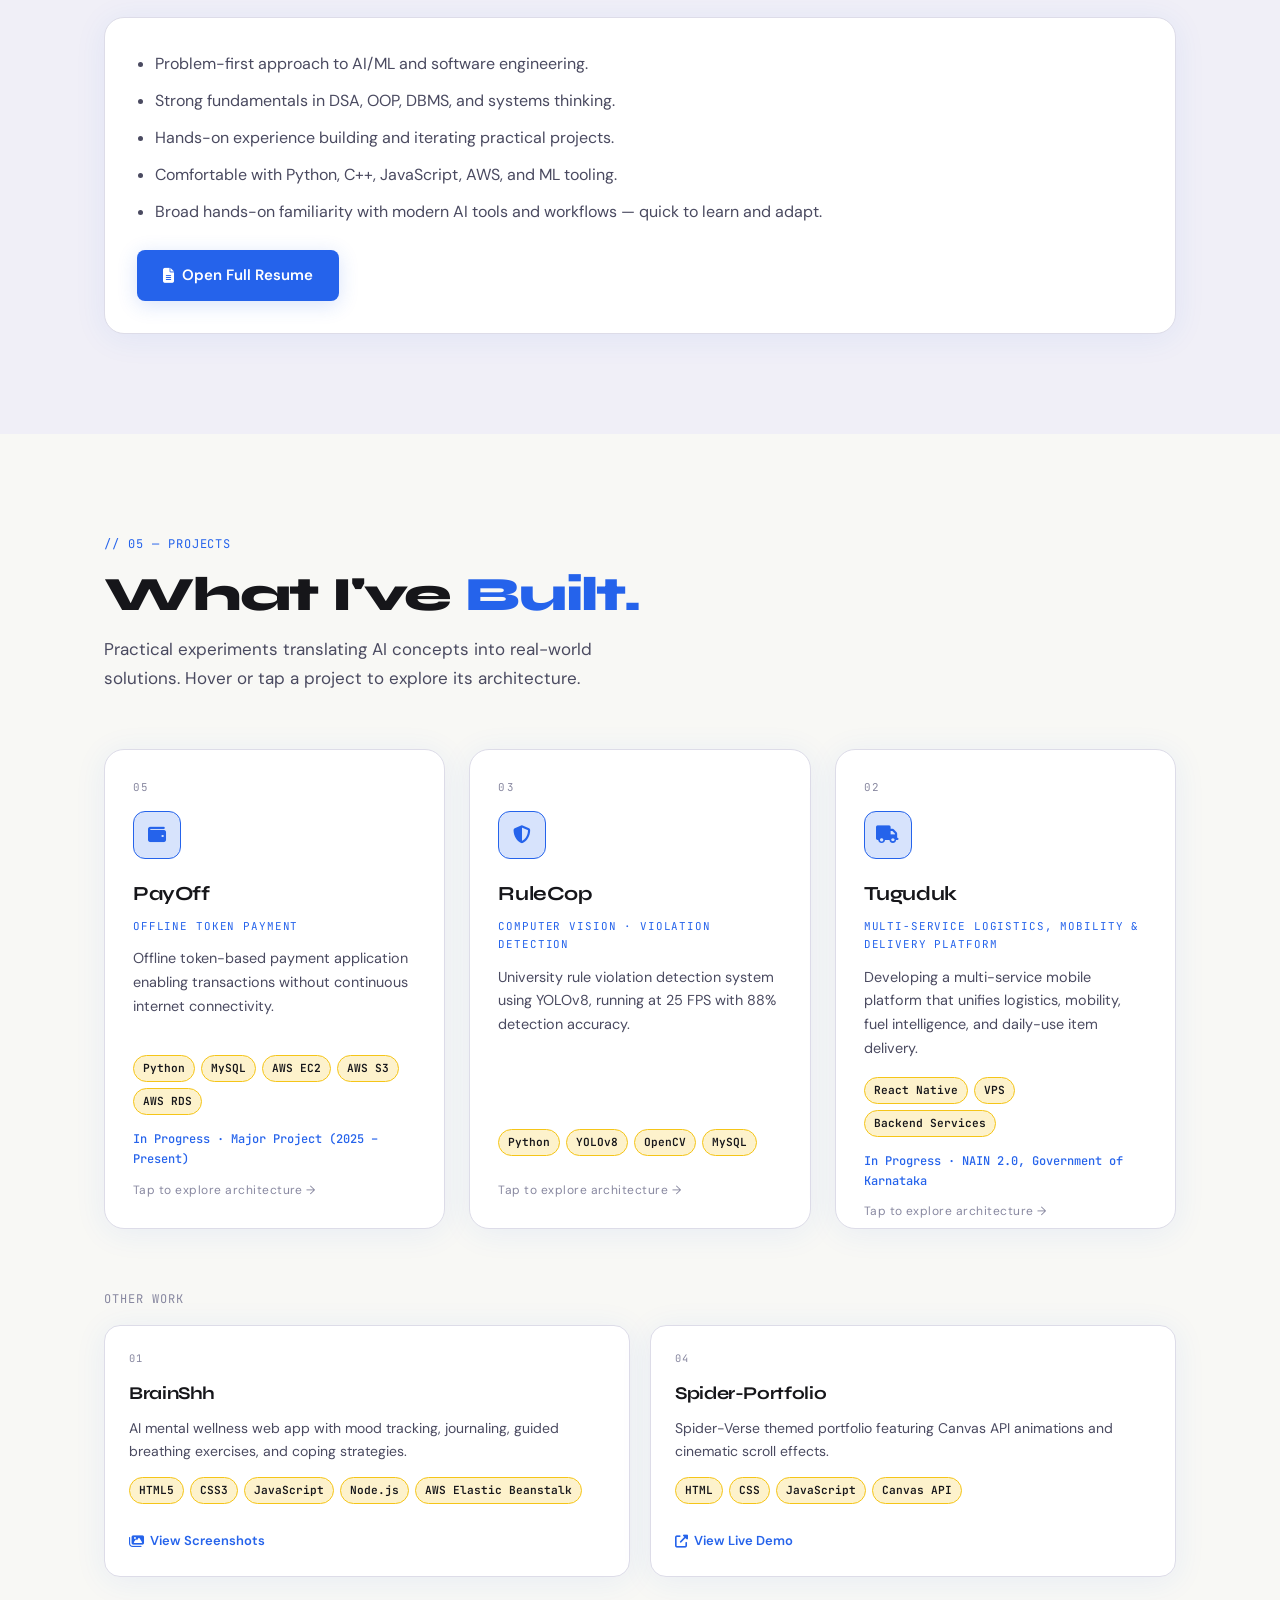
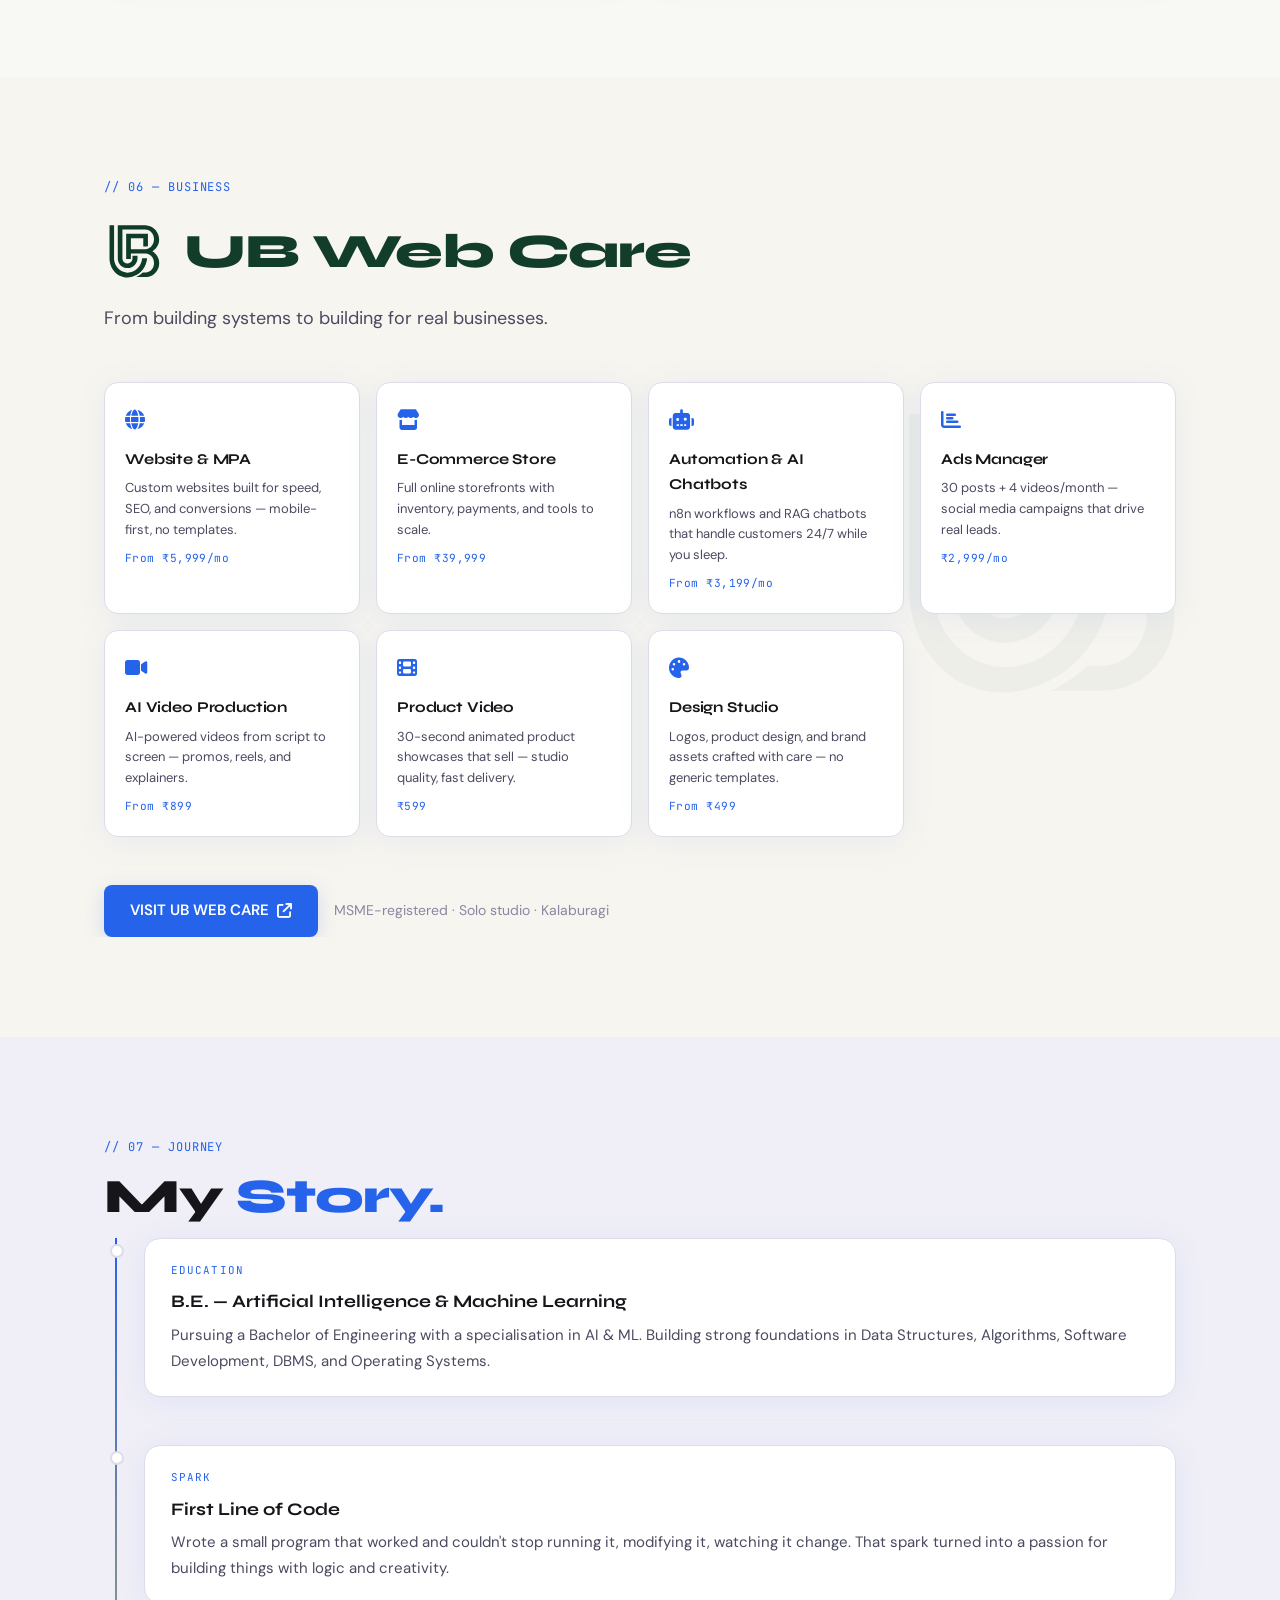
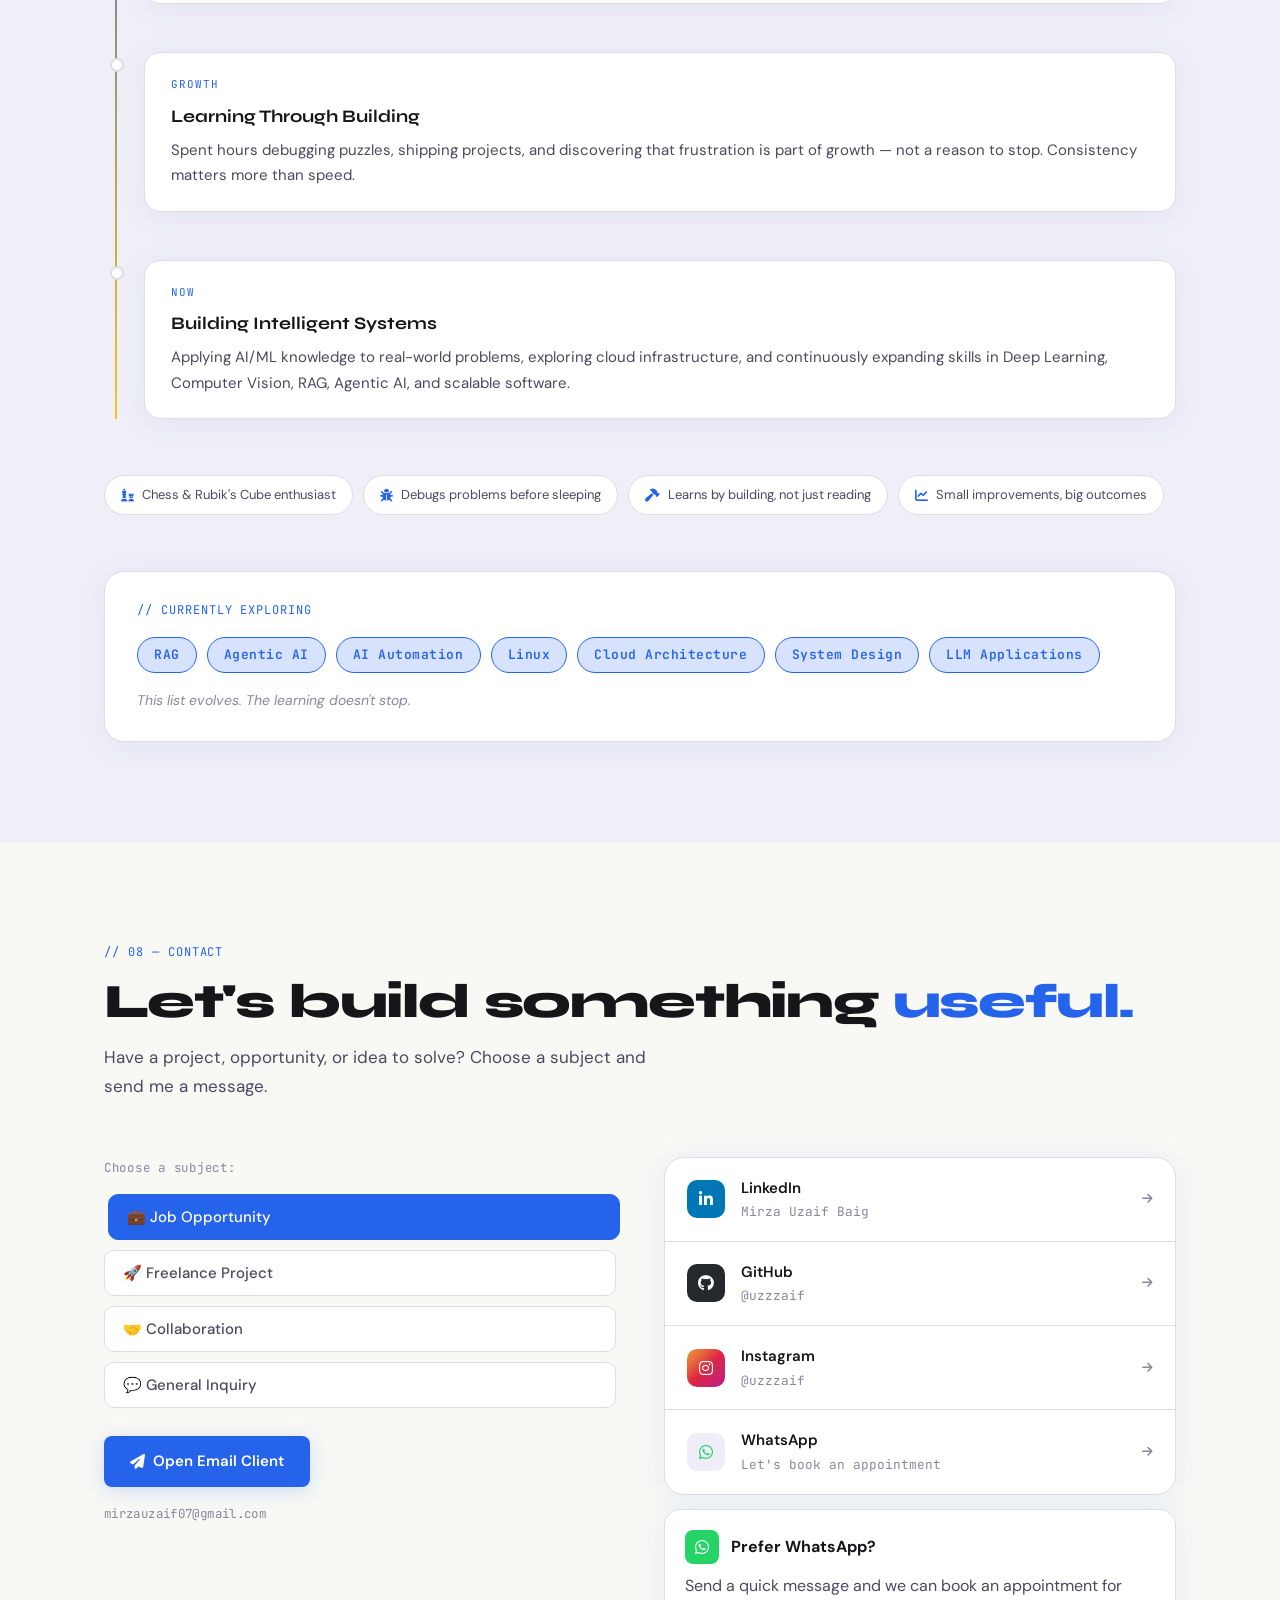
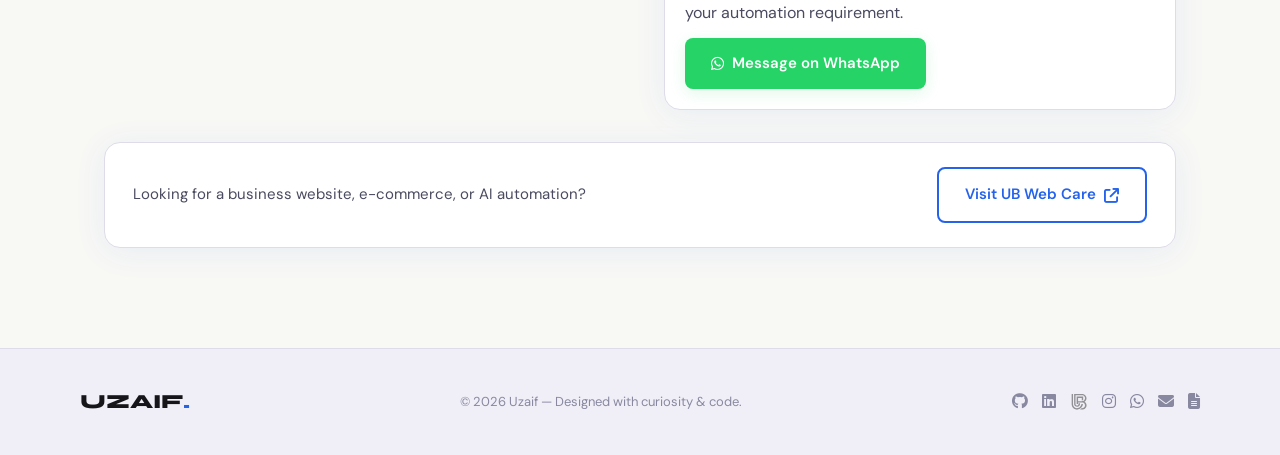
==== commit 7fc2bc39: "feat: update project details for Tuguduk in index.html" ====
--- a/index.html
+++ b/index.html
@@ -558,26 +558,26 @@
           </div>
         </div><!-- /RuleCop -->
 
-        <!-- FuelQ -->
-        <div class="proj-panel" data-project="fuelq" role="article" aria-label="FuelQ project"
+        <!-- Tuguduk -->
+        <div class="proj-panel" data-project="tuguduk" role="article" aria-label="Tuguduk project"
              tabindex="0" aria-expanded="false">
-          <button class="proj-close-btn" aria-label="Close FuelQ details">
+          <button class="proj-close-btn" aria-label="Close Tuguduk details">
             <i class="fas fa-times" aria-hidden="true"></i>
           </button>
 
           <div class="proj-default">
             <div class="proj-num">02</div>
-            <div class="proj-icon-wrap"><i class="fas fa-gas-pump" aria-hidden="true"></i></div>
-            <h3 class="proj-name">FuelQ</h3>
-            <p class="proj-category">Real-time Availability &amp; Booking</p>
+            <div class="proj-icon-wrap"><i class="fas fa-truck" aria-hidden="true"></i></div>
+            <h3 class="proj-name">Tuguduk</h3>
+            <p class="proj-category">Multi-Service Logistics, Mobility &amp; Delivery Platform</p>
             <p class="proj-desc">
-              Real-time fuel availability and smart slot booking for riders
-              and commuters. Selected for NAIN 2.0 funding.
+              Developing a multi-service mobile platform that unifies logistics,
+              mobility, fuel intelligence, and daily-use item delivery.
             </p>
             <div class="proj-tags">
-              <span>Python</span><span>MySQL</span><span>AWS EC2</span><span>AWS S3</span>
-            </div>
-            <div class="proj-status">In Progress · NAIN 2.0 Selected</div>
+              <span>React Native</span><span>VPS</span><span>Backend Services</span>
+            </div>
+            <div class="proj-status">In Progress · NAIN 2.0, Government of Karnataka</div>
             <p class="proj-hint">Tap to explore architecture →</p>
           </div>
 
@@ -587,24 +587,24 @@
               <div class="proj-arch-flow">
                 <div class="proj-arch-step"><span class="arch-node">USER</span></div>
                 <div class="proj-arch-step"><span class="arch-arrow">↓</span></div>
-                <div class="proj-arch-step"><span class="arch-node">AVAILABILITY CHECK</span></div>
-                <div class="proj-arch-step"><span class="arch-arrow">↓</span></div>
-                <div class="proj-arch-step"><span class="arch-node">SLOT BOOKING</span></div>
-                <div class="proj-arch-step"><span class="arch-arrow">↓</span></div>
-                <div class="proj-arch-step"><span class="arch-node">DATABASE</span></div>
-                <div class="proj-arch-step"><span class="arch-arrow">↓</span></div>
-                <div class="proj-arch-step"><span class="arch-node">CLOUD (AWS)</span></div>
+                <div class="proj-arch-step"><span class="arch-node">SERVICE REQUEST</span></div>
+                <div class="proj-arch-step"><span class="arch-arrow">↓</span></div>
+                <div class="proj-arch-step"><span class="arch-node">LOGISTICS+MOBILITY</span></div>
+                <div class="proj-arch-step"><span class="arch-arrow">↓</span></div>
+                <div class="proj-arch-step"><span class="arch-node">FUEL INTELLIGENCE</span></div>
+                <div class="proj-arch-step"><span class="arch-arrow">↓</span></div>
+                <div class="proj-arch-step"><span class="arch-node">DELIVERY ENGINE</span></div>
               </div>
             </div>
             <div class="proj-detail">
-              <p><strong>Problem:</strong> Real-time fuel availability information and queue management.</p>
-              <p><strong>Status:</strong> In progress. Selected for NAIN 2.0 funding.</p>
+              <p><strong>Goal:</strong> Integrate multiple services on a single platform for mobility, logistics, and everyday delivery needs.</p>
+              <p><strong>Status:</strong> In progress under NAIN 2.0, Government of Karnataka.</p>
             </div>
             <div class="proj-exp-links">
-              <span class="proj-exp-link"><i class="fas fa-hourglass-half" aria-hidden="true"></i> Coming Soon</span>
-            </div>
-          </div>
-        </div><!-- /FuelQ -->
+              <span class="proj-exp-link"><i class="fas fa-hourglass-half" aria-hidden="true"></i> In Progress</span>
+            </div>
+          </div>
+        </div><!-- /Tuguduk -->
 
       </div><!-- /.projects-featured -->
 
--- a/style.css
+++ b/style.css
@@ -919,7 +919,6 @@
 .about-panel.panel-reverse { direction: rtl; }
 .about-panel.panel-reverse > * { direction: ltr; }
 
-.about-panel-text { }
 .about-panel-text h3 {
   font-family: var(--font-display);
   font-size: clamp(1.4rem, 3vw, 2rem);
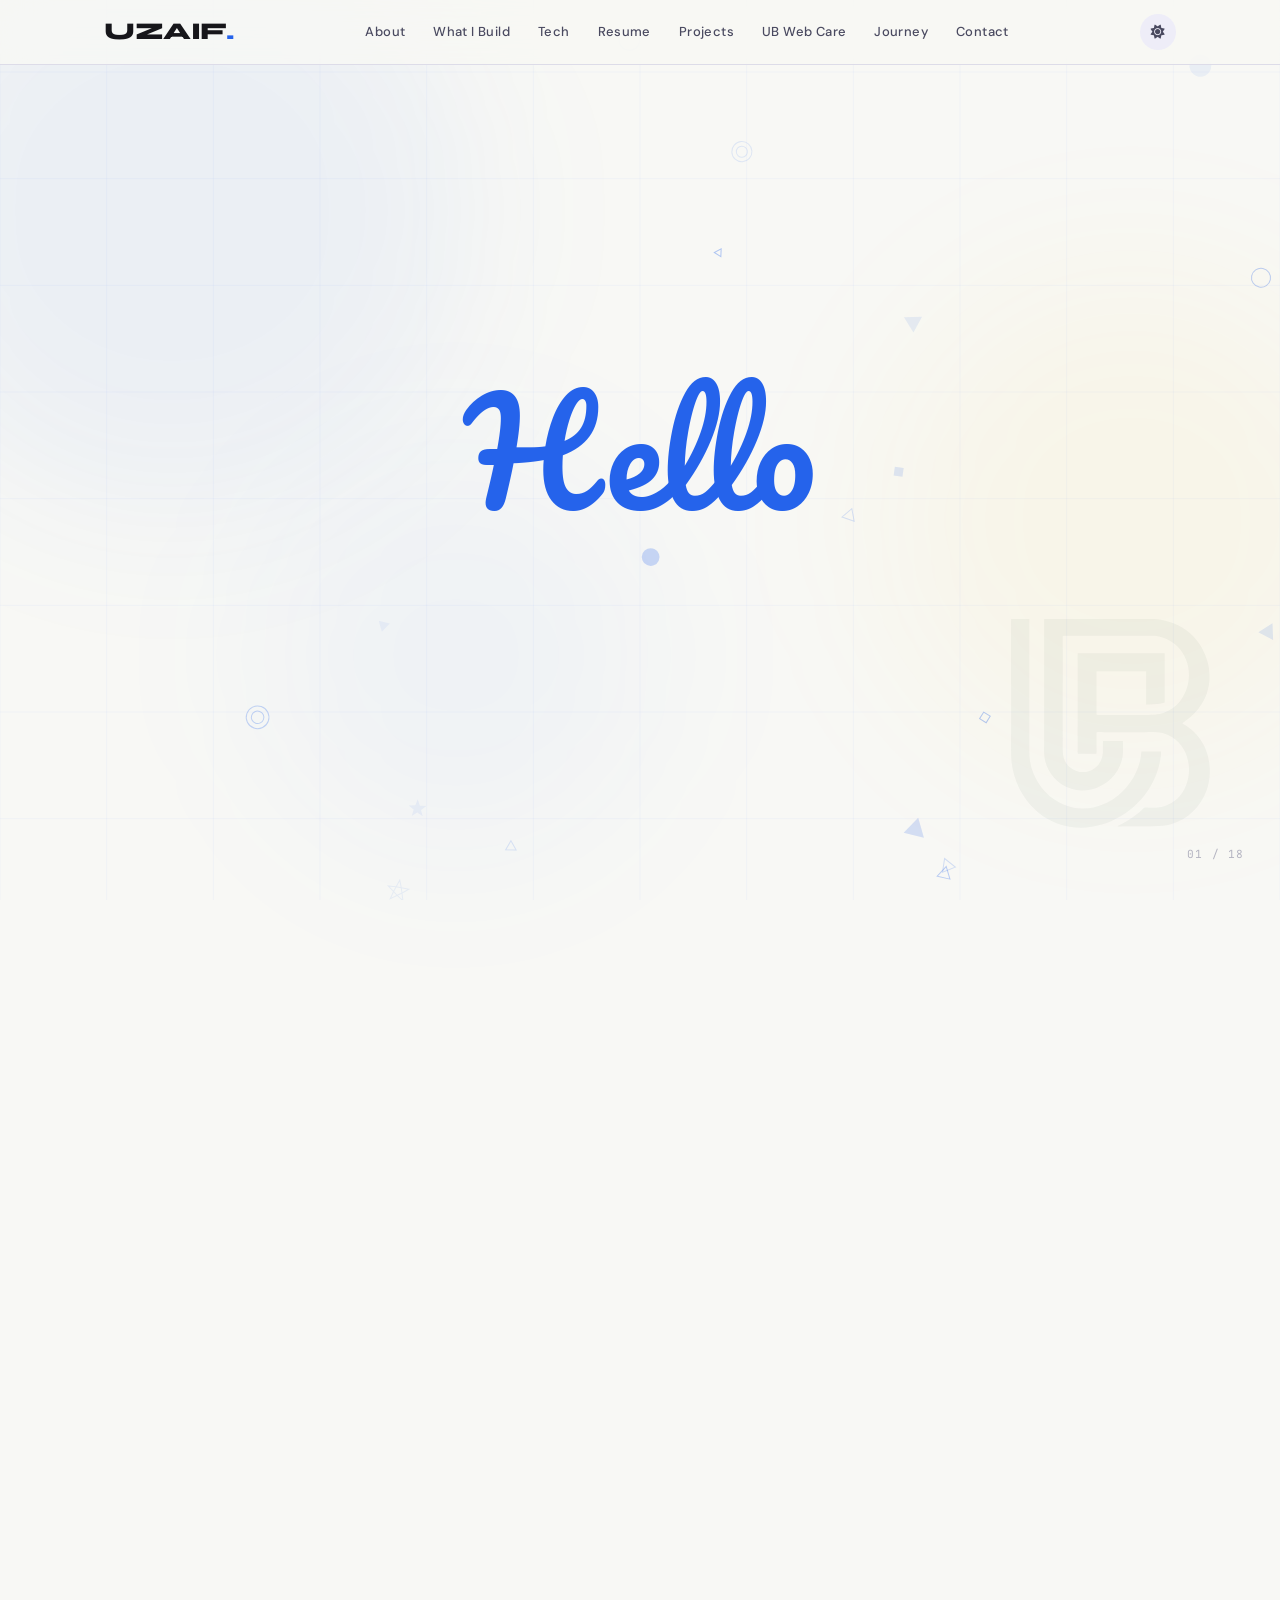
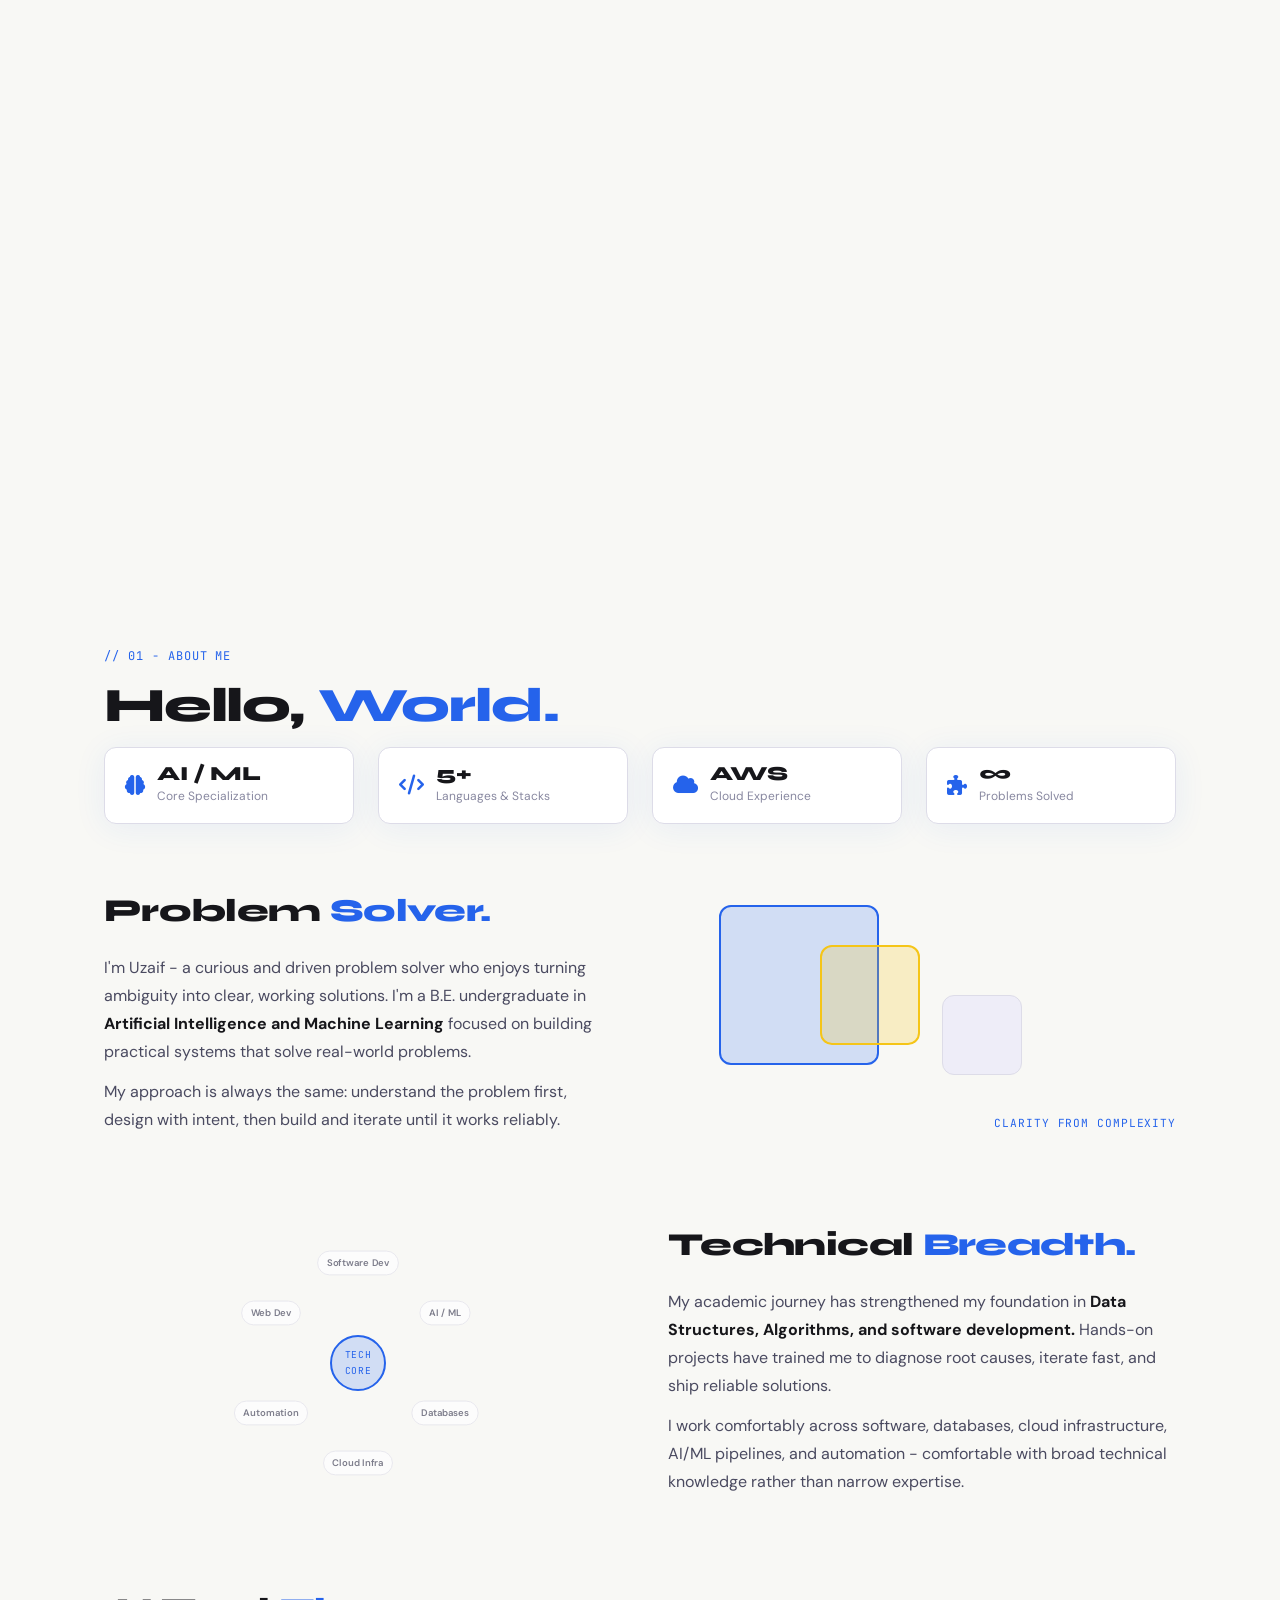
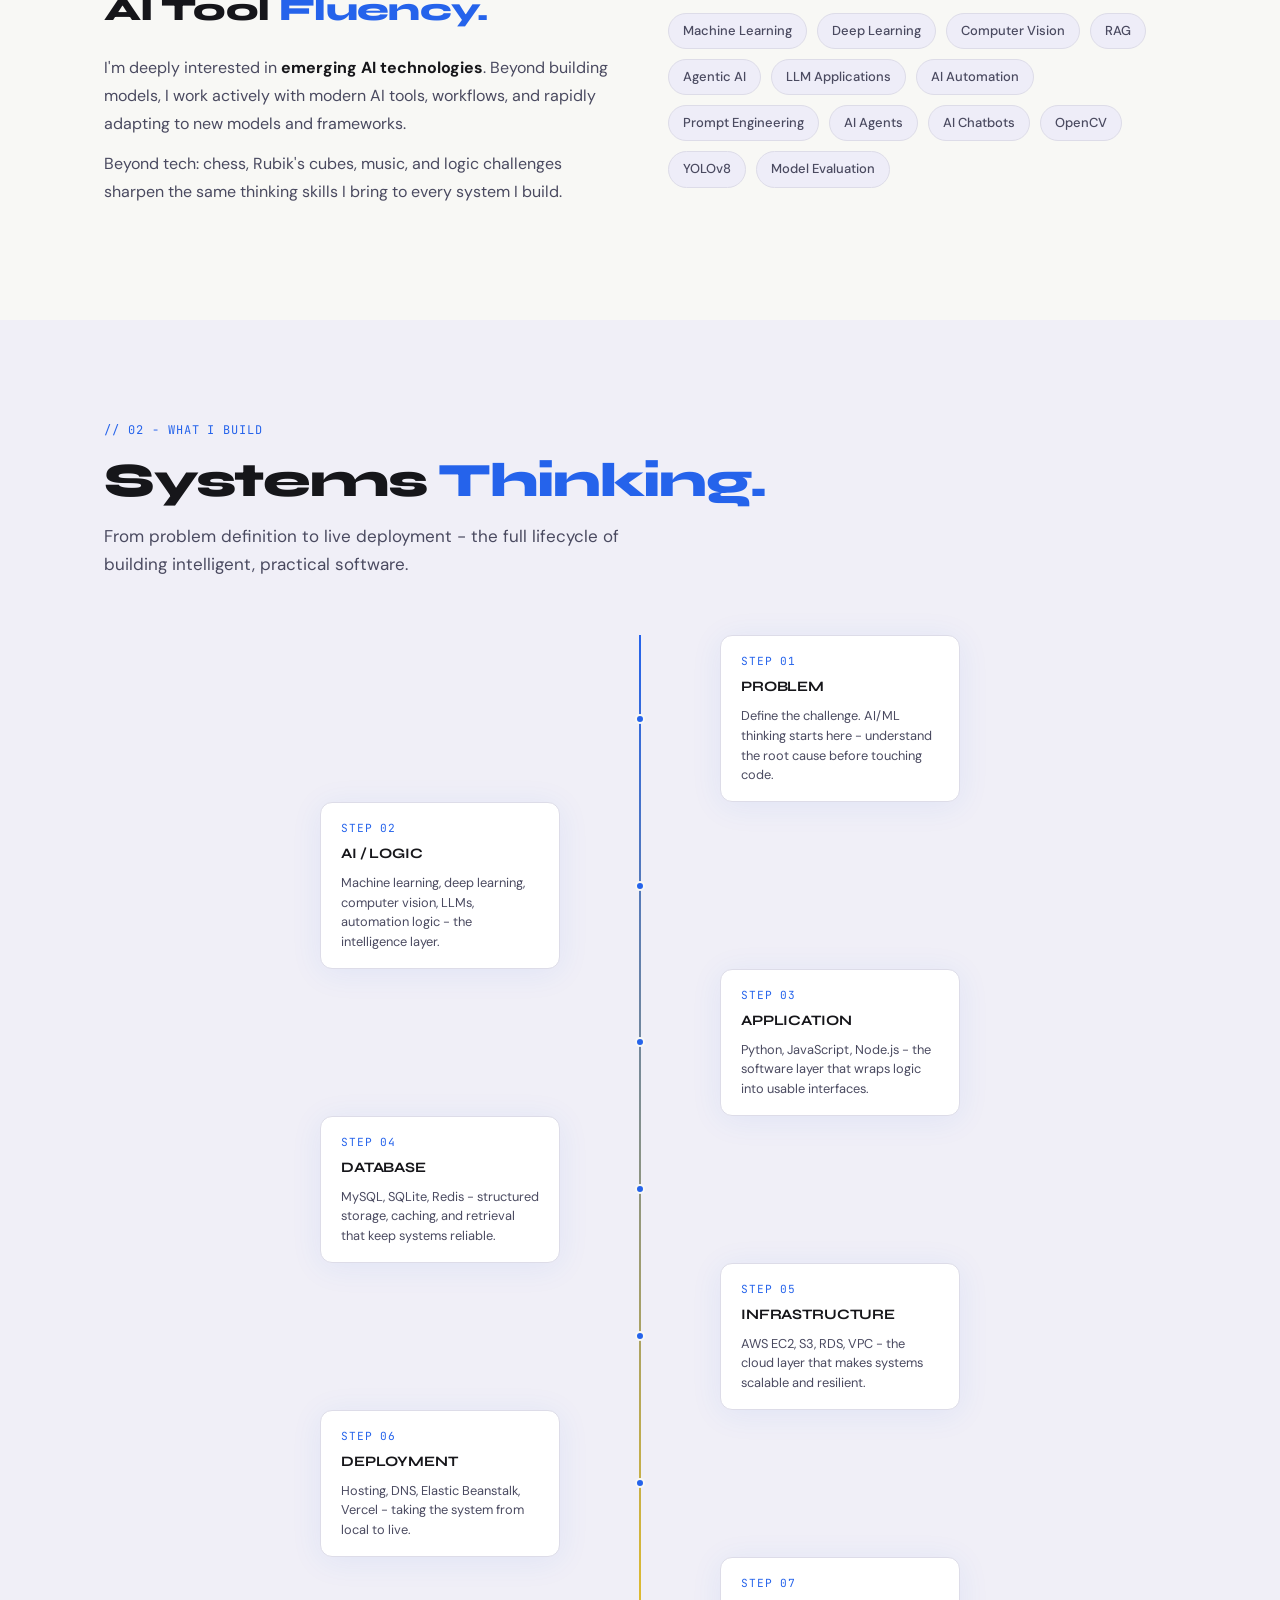
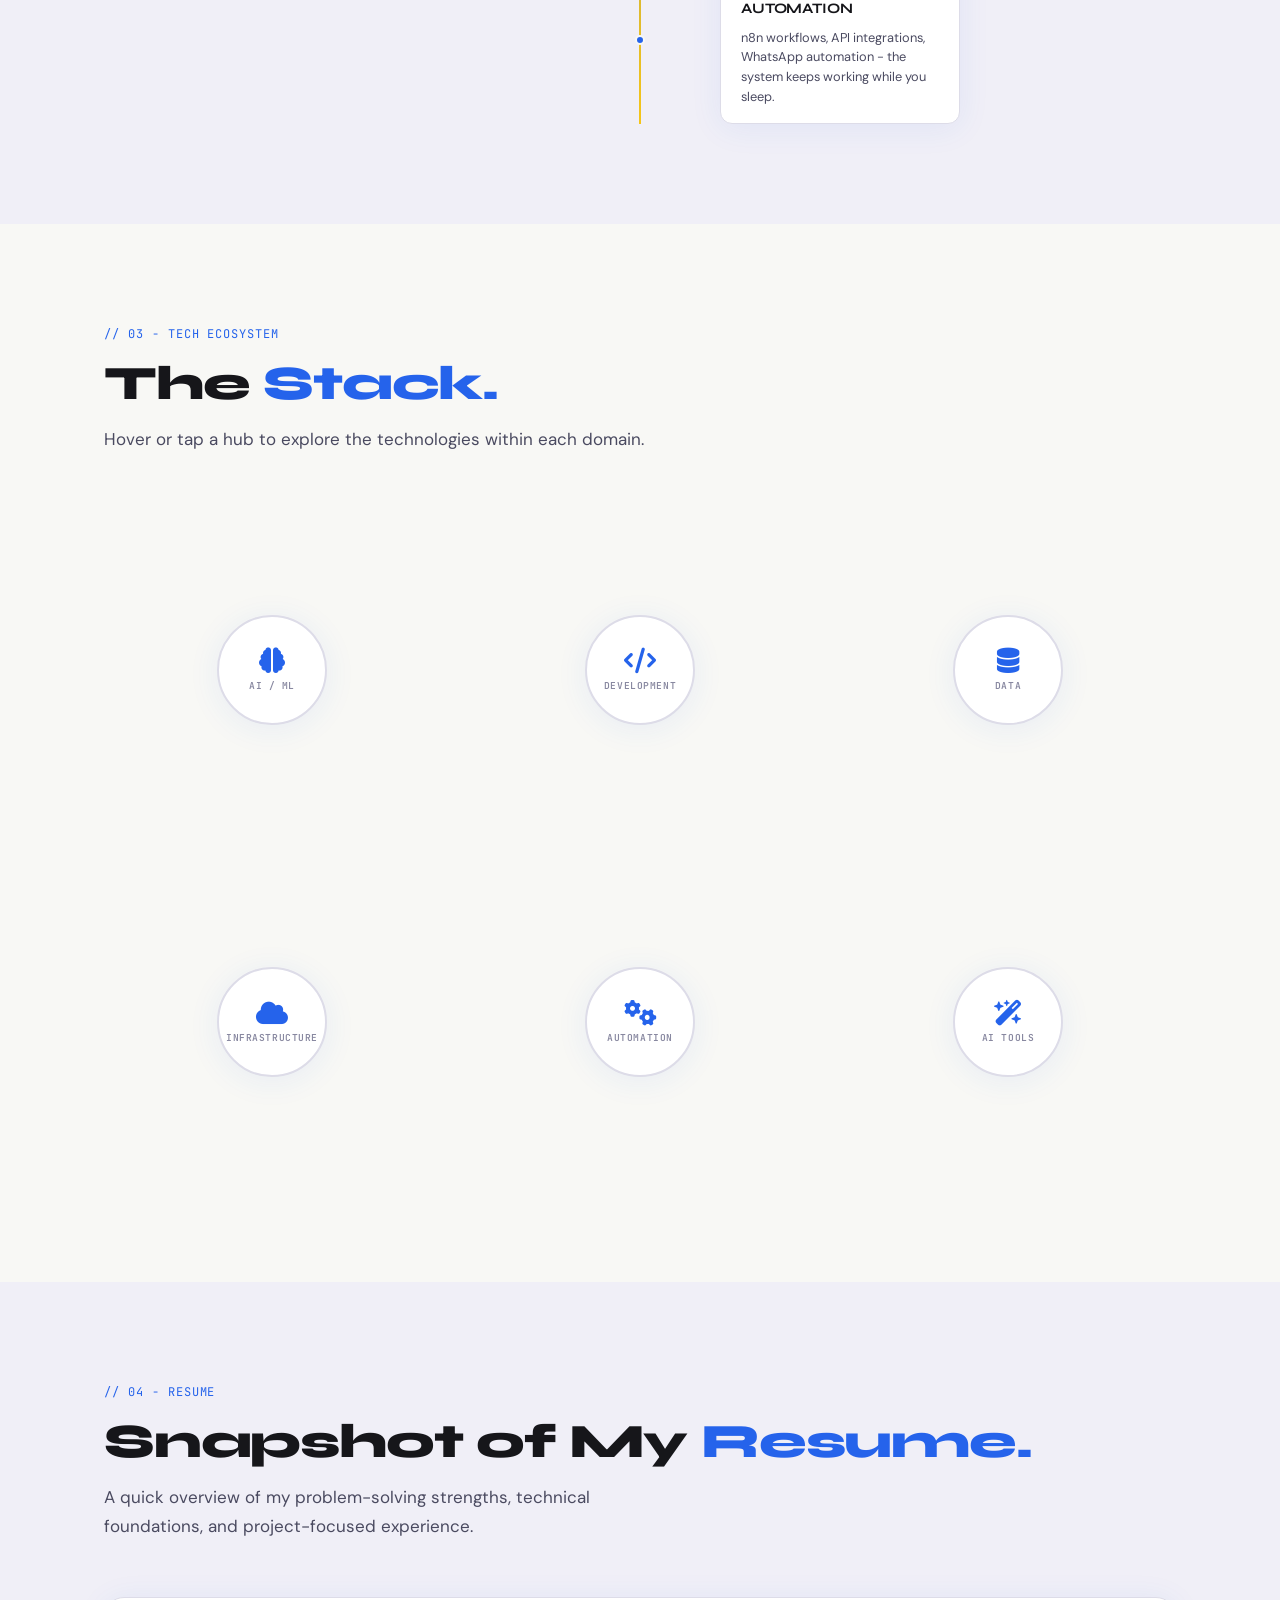
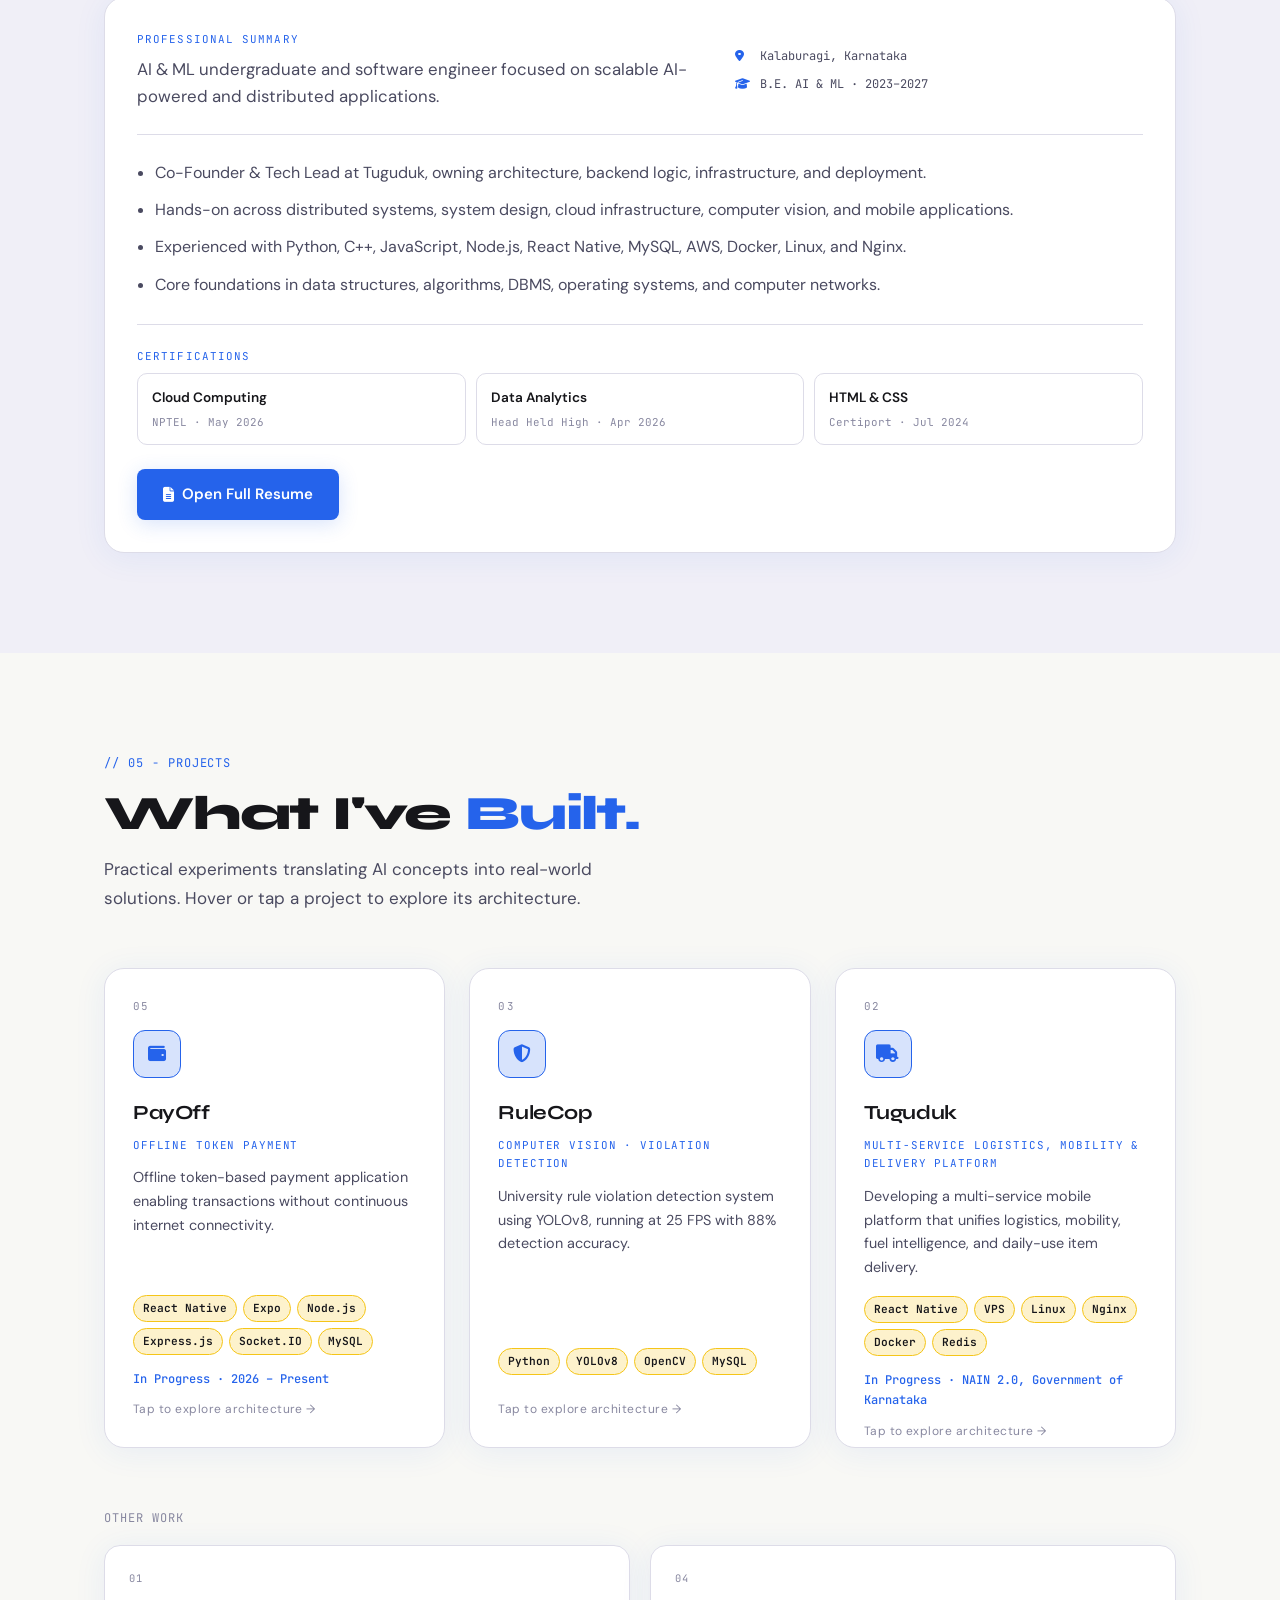
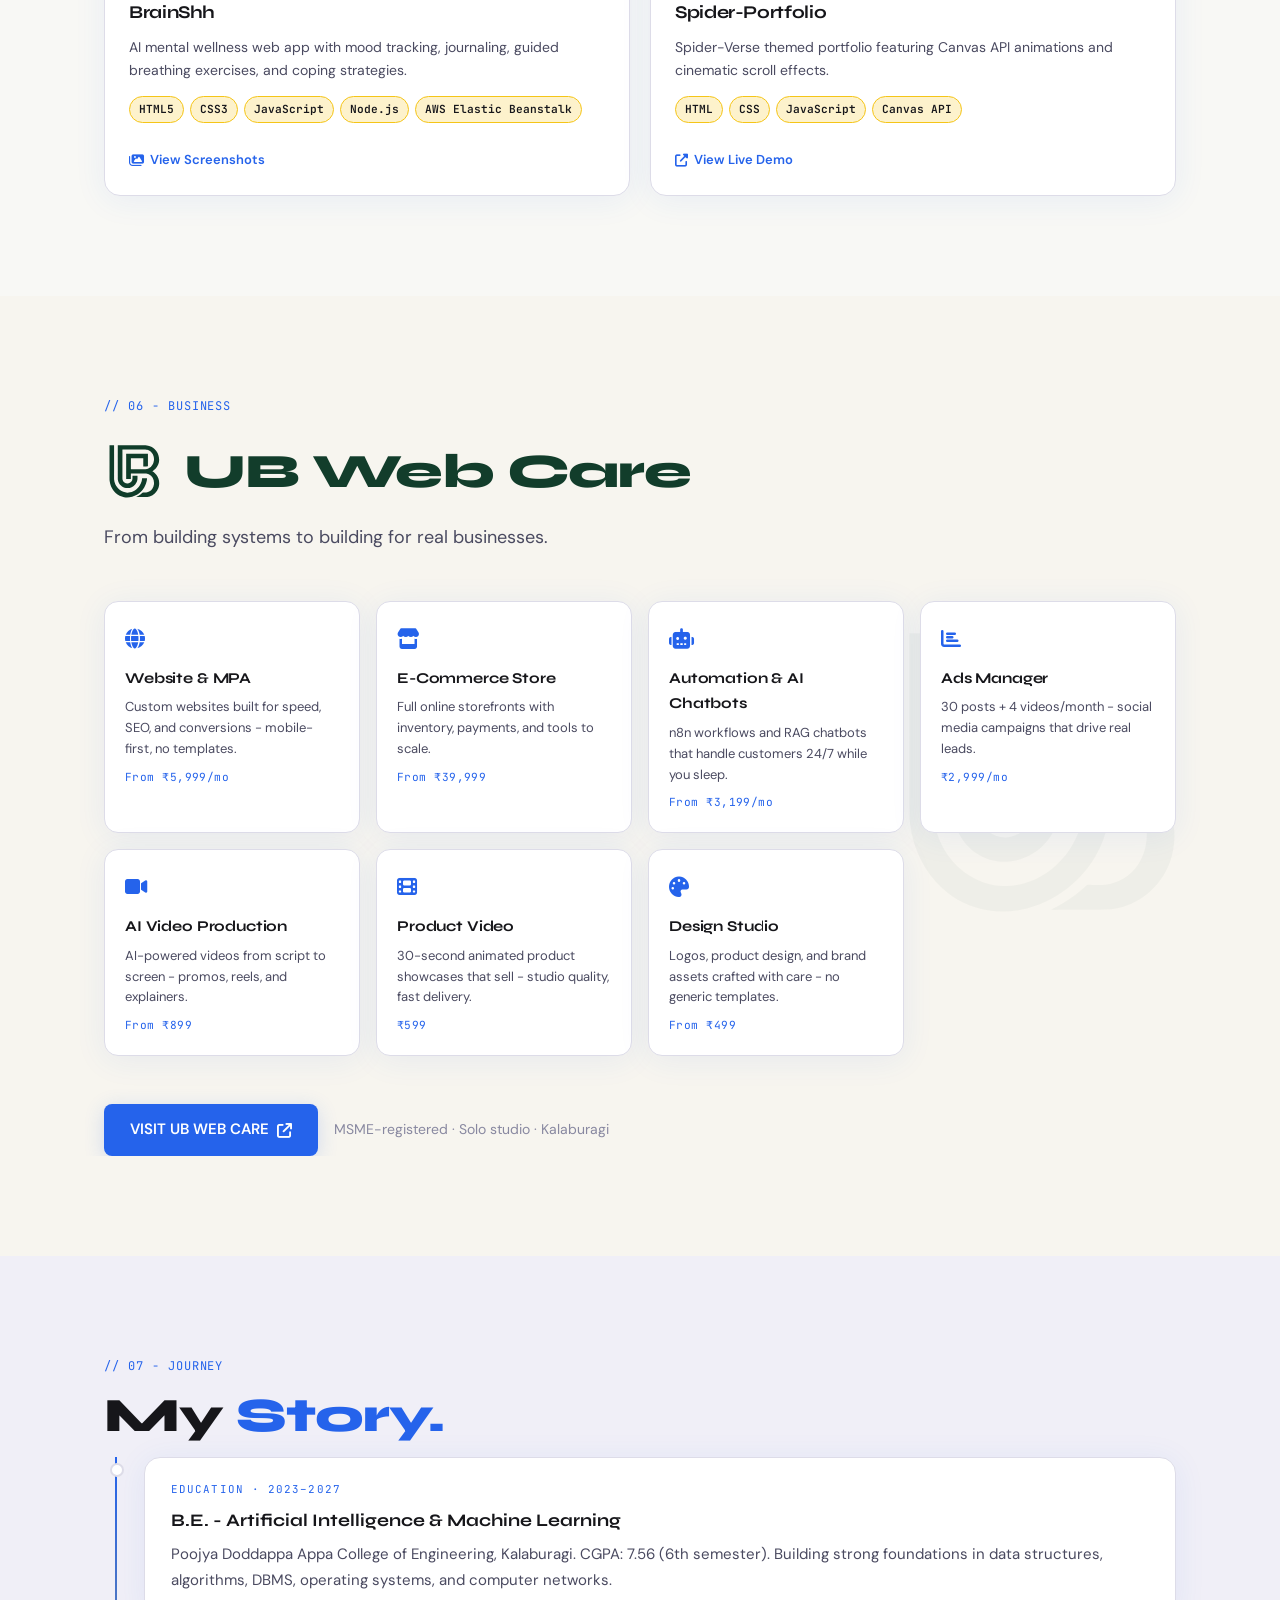
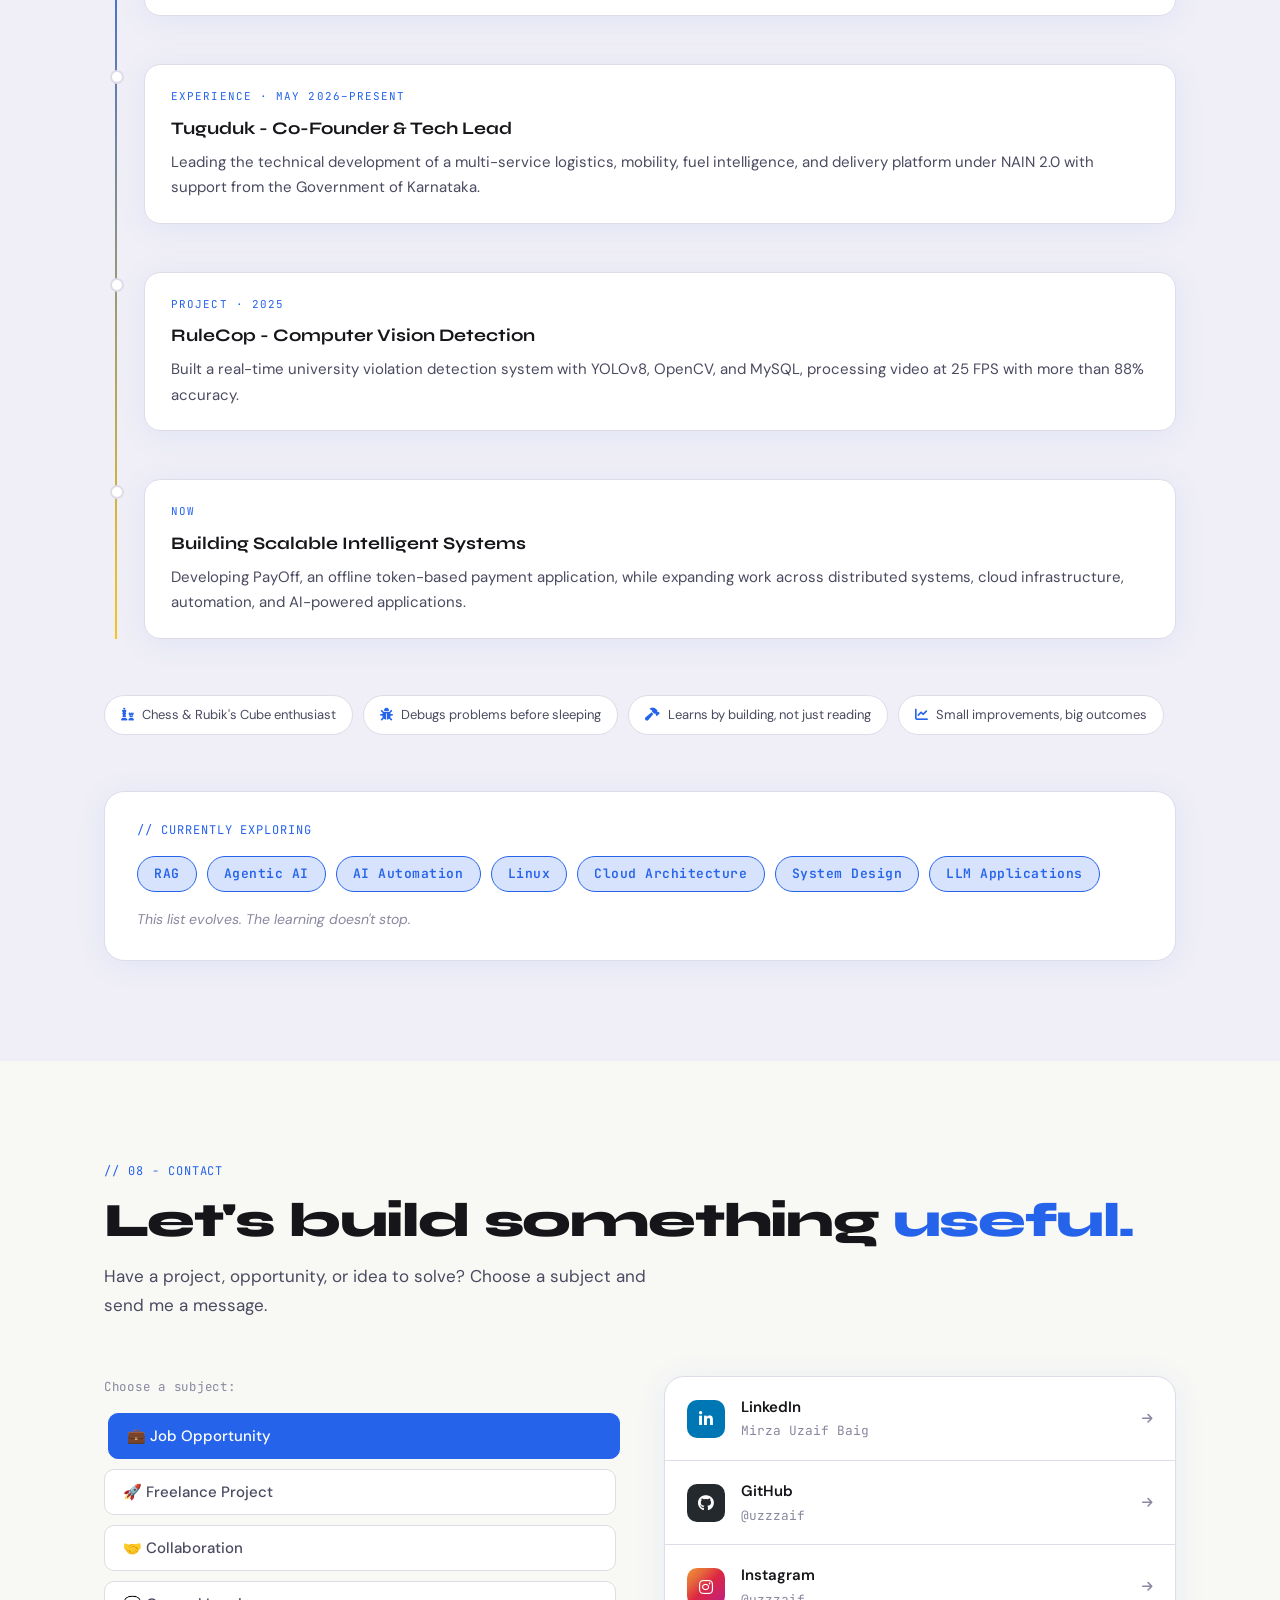
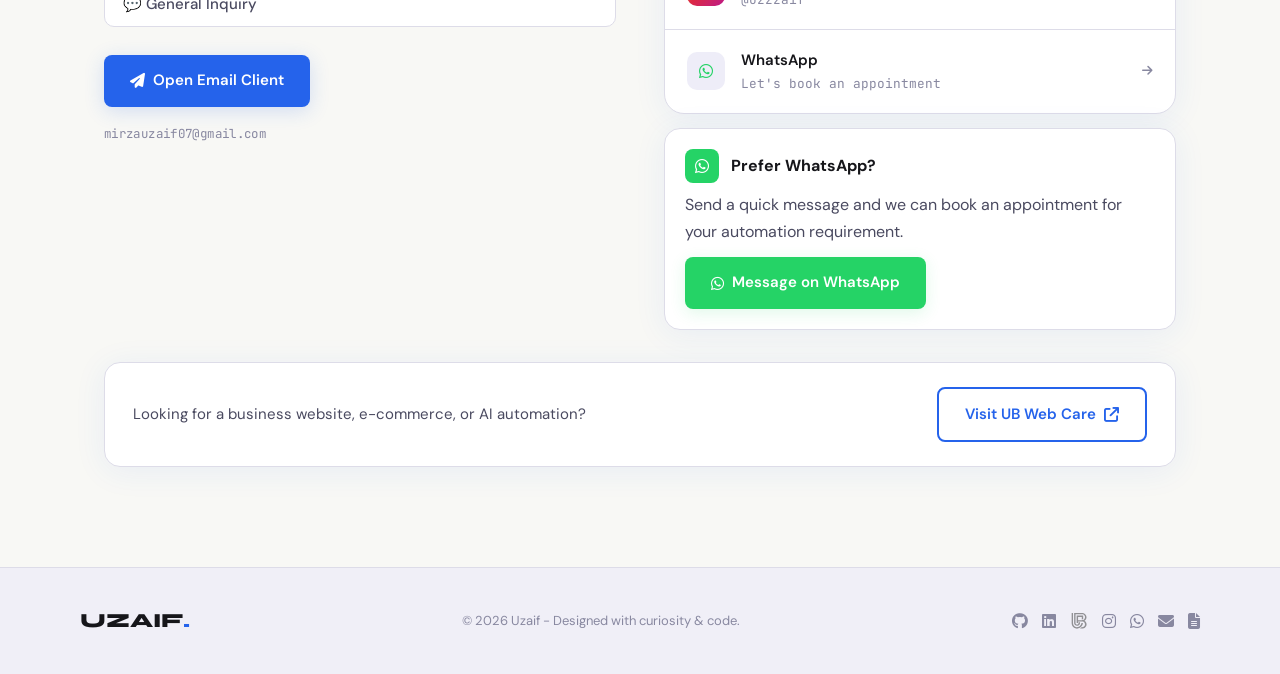
==== commit 8a56a806: "Refactor portfolio content and structure: update titles, descriptions, and project details; enhance " ====
--- a/index.html
+++ b/index.html
@@ -3,8 +3,8 @@
 <head>
   <meta charset="UTF-8" />
   <meta name="viewport" content="width=device-width, initial-scale=1.0" />
-  <title>Uzaif — AI & ML Developer</title>
-  <meta name="description" content="Mirza Uzaif Baig — AI & Machine Learning developer, system builder, automation engineer. Explore projects, skills, and UB Web Care." />
+  <title>Uzaif Portfolio</title>
+  <meta name="description" content="Mirza Uzaif Baig - AI & Machine Learning developer, system builder, automation engineer. Explore projects, skills, and UB Web Care." />
 
   <!-- Favicon -->
   <link rel="icon" href="data:image/svg+xml,<svg xmlns=%22http://www.w3.org/2000/svg%22 viewBox=%220 0 100 100%22><text y=%22.9em%22 font-size=%2290%22>⚡</text></svg>" />
@@ -61,7 +61,7 @@
        ══════════════════════════════════════════════ -->
   <nav id="navbar" aria-label="Site navigation">
     <div class="nav-inner">
-      <a href="#hero-driver" class="nav-logo" aria-label="Uzaif — home">UZAIF<span>.</span></a>
+      <a href="#hero-driver" class="nav-logo" aria-label="Uzaif - home">UZAIF<span>.</span></a>
 
       <div class="nav-links" id="nav-links" role="list">
         <a href="#about"        class="nav-link" role="listitem">About</a>
@@ -86,11 +86,11 @@
   </nav>
 
   <!-- ══════════════════════════════════════════════
-       HERO — LANGUAGE SCROLL SEQUENCE
+       HERO - LANGUAGE SCROLL SEQUENCE
        ══════════════════════════════════════════════ -->
   <!-- Scroll driver: JS sets height = LANGUAGES.length * 1.8 * 100vh -->
   <div id="hero-driver">
-    <section id="hero" class="sticky-hero" aria-label="Hero — language greeting sequence">
+    <section id="hero" class="sticky-hero" aria-label="Hero - language greeting sequence">
 
       <!-- Language text stage -->
       <div id="hero-lang-stage" aria-live="polite" aria-atomic="true">
@@ -99,7 +99,7 @@
                 class="lang-pacifico"
                 dir="ltr"
                 lang="en"
-                aria-label="Hello — English">Hello</span>
+                aria-label="Hello - English">Hello</span>
         </div>
       </div>
 
@@ -108,7 +108,7 @@
 
 
       <!-- Identity overlay (revealed after sequence) -->
-      <div id="hero-identity" aria-label="Mirza Uzaif Baig — AI and ML Developer">
+      <div id="hero-identity" aria-label="Mirza Uzaif Baig - AI and ML Developer">
         <div class="hero-id-inner">
 
           <div class="hero-eyebrow">
@@ -159,7 +159,7 @@
                aria-label="GitHub" title="GitHub" role="listitem">
               <i class="fab fa-github" aria-hidden="true"></i>
             </a>
-            <a href="https://www.linkedin.com/in/mirza-uzaif-baig-a78556289/" target="_blank" rel="noopener noreferrer"
+            <a href="https://www.linkedin.com/in/mirza-uzaif-baig/" target="_blank" rel="noopener noreferrer"
                aria-label="LinkedIn" title="LinkedIn" role="listitem">
               <i class="fab fa-linkedin" aria-hidden="true"></i>
             </a>
@@ -190,11 +190,11 @@
 
 
   <!-- ══════════════════════════════════════════════
-       ABOUT — 3 CAPABILITY PANELS
+       ABOUT - 3 CAPABILITY PANELS
        ══════════════════════════════════════════════ -->
   <section id="about" class="section">
     <div class="container">
-      <div class="section-label reveal">// 01 — About Me</div>
+      <div class="section-label reveal">// 01 - About Me</div>
       <h2 class="section-title reveal" data-delay="1">
         Hello, <span class="accent">World.</span>
       </h2>
@@ -237,7 +237,7 @@
           <div class="about-panel-text">
             <h3>Problem <span class="accent">Solver.</span></h3>
             <p>
-              I'm Uzaif — a curious and driven problem solver who enjoys
+              I'm Uzaif - a curious and driven problem solver who enjoys
               turning ambiguity into clear, working solutions. I'm a B.E.
               undergraduate in <strong>Artificial Intelligence and Machine Learning</strong>
               focused on building practical systems that solve real-world problems.
@@ -269,7 +269,7 @@
             </p>
             <p>
               I work comfortably across software, databases, cloud infrastructure,
-              AI/ML pipelines, and automation — comfortable with broad technical
+              AI/ML pipelines, and automation - comfortable with broad technical
               knowledge rather than narrow expertise.
             </p>
           </div>
@@ -308,16 +308,16 @@
 
 
   <!-- ══════════════════════════════════════════════
-       WHAT I BUILD — SYSTEMS FLOW
+       WHAT I BUILD - SYSTEMS FLOW
        ══════════════════════════════════════════════ -->
   <section id="what-i-build" class="section section-alt">
     <div class="container">
-      <div class="section-label reveal">// 02 — What I Build</div>
+      <div class="section-label reveal">// 02 - What I Build</div>
       <h2 class="section-title reveal" data-delay="1">
         Systems <span class="accent">Thinking.</span>
       </h2>
       <p class="section-sub reveal" data-delay="2">
-        From problem definition to live deployment — the full lifecycle of building
+        From problem definition to live deployment - the full lifecycle of building
         intelligent, practical software.
       </p>
 
@@ -330,7 +330,7 @@
           <div class="flow-node">
             <div class="flow-node-label">Step 01</div>
             <div class="flow-node-title">PROBLEM</div>
-            <div class="flow-node-desc">Define the challenge. AI/ML thinking starts here — understand the root cause before touching code.</div>
+            <div class="flow-node-desc">Define the challenge. AI/ML thinking starts here - understand the root cause before touching code.</div>
           </div>
         </div>
 
@@ -338,7 +338,7 @@
           <div class="flow-node">
             <div class="flow-node-label">Step 02</div>
             <div class="flow-node-title">AI / LOGIC</div>
-            <div class="flow-node-desc">Machine learning, deep learning, computer vision, LLMs, automation logic — the intelligence layer.</div>
+            <div class="flow-node-desc">Machine learning, deep learning, computer vision, LLMs, automation logic - the intelligence layer.</div>
           </div>
         </div>
 
@@ -346,7 +346,7 @@
           <div class="flow-node">
             <div class="flow-node-label">Step 03</div>
             <div class="flow-node-title">APPLICATION</div>
-            <div class="flow-node-desc">Python, JavaScript, Node.js — the software layer that wraps logic into usable interfaces.</div>
+            <div class="flow-node-desc">Python, JavaScript, Node.js - the software layer that wraps logic into usable interfaces.</div>
           </div>
         </div>
 
@@ -354,7 +354,7 @@
           <div class="flow-node">
             <div class="flow-node-label">Step 04</div>
             <div class="flow-node-title">DATABASE</div>
-            <div class="flow-node-desc">MySQL, PostgreSQL, SQLite — structured data storage and retrieval that keeps systems reliable.</div>
+            <div class="flow-node-desc">MySQL, SQLite, Redis - structured storage, caching, and retrieval that keep systems reliable.</div>
           </div>
         </div>
 
@@ -362,7 +362,7 @@
           <div class="flow-node">
             <div class="flow-node-label">Step 05</div>
             <div class="flow-node-title">INFRASTRUCTURE</div>
-            <div class="flow-node-desc">AWS EC2, S3, RDS, VPC — the cloud layer that makes systems scalable and resilient.</div>
+            <div class="flow-node-desc">AWS EC2, S3, RDS, VPC - the cloud layer that makes systems scalable and resilient.</div>
           </div>
         </div>
 
@@ -370,7 +370,7 @@
           <div class="flow-node">
             <div class="flow-node-label">Step 06</div>
             <div class="flow-node-title">DEPLOYMENT</div>
-            <div class="flow-node-desc">Hosting, DNS, Elastic Beanstalk, Vercel — taking the system from local to live.</div>
+            <div class="flow-node-desc">Hosting, DNS, Elastic Beanstalk, Vercel - taking the system from local to live.</div>
           </div>
         </div>
 
@@ -378,7 +378,7 @@
           <div class="flow-node">
             <div class="flow-node-label">Step 07</div>
             <div class="flow-node-title">AUTOMATION</div>
-            <div class="flow-node-desc">n8n workflows, API integrations, WhatsApp automation — the system keeps working while you sleep.</div>
+            <div class="flow-node-desc">n8n workflows, API integrations, WhatsApp automation - the system keeps working while you sleep.</div>
           </div>
         </div>
 
@@ -388,11 +388,11 @@
 
 
   <!-- ══════════════════════════════════════════════
-       TECH — HUB AND SPOKE
+       TECH - HUB AND SPOKE
        ══════════════════════════════════════════════ -->
   <section id="tech" class="section">
     <div class="container">
-      <div class="section-label reveal">// 03 — Tech Ecosystem</div>
+      <div class="section-label reveal">// 03 - Tech Ecosystem</div>
       <h2 class="section-title reveal" data-delay="1">
         The <span class="accent">Stack.</span>
       </h2>
@@ -413,7 +413,7 @@
        ══════════════════════════════════════════════ -->
   <section id="resume" class="section section-alt">
     <div class="container">
-      <div class="section-label reveal">// 04 — Resume</div>
+      <div class="section-label reveal">// 04 - Resume</div>
       <h2 class="section-title reveal" data-delay="1">
         Snapshot of My <span class="accent">Resume.</span>
       </h2>
@@ -423,13 +423,30 @@
       </p>
 
       <div class="resume-box reveal" data-delay="3">
+        <div class="resume-summary">
+          <div>
+            <div class="resume-kicker">Professional Summary</div>
+            <p>AI &amp; ML undergraduate and software engineer focused on scalable AI-powered and distributed applications.</p>
+          </div>
+          <div class="resume-meta">
+            <span><i class="fas fa-location-dot" aria-hidden="true"></i> Kalaburagi, Karnataka</span>
+            <span><i class="fas fa-graduation-cap" aria-hidden="true"></i> B.E. AI &amp; ML · 2023–2027</span>
+          </div>
+        </div>
         <ul class="resume-points">
-          <li>Problem-first approach to AI/ML and software engineering.</li>
-          <li>Strong fundamentals in DSA, OOP, DBMS, and systems thinking.</li>
-          <li>Hands-on experience building and iterating practical projects.</li>
-          <li>Comfortable with Python, C++, JavaScript, AWS, and ML tooling.</li>
-          <li>Broad hands-on familiarity with modern AI tools and workflows — quick to learn and adapt.</li>
+          <li>Co-Founder &amp; Tech Lead at Tuguduk, owning architecture, backend logic, infrastructure, and deployment.</li>
+          <li>Hands-on across distributed systems, system design, cloud infrastructure, computer vision, and mobile applications.</li>
+          <li>Experienced with Python, C++, JavaScript, Node.js, React Native, MySQL, AWS, Docker, Linux, and Nginx.</li>
+          <li>Core foundations in data structures, algorithms, DBMS, operating systems, and computer networks.</li>
         </ul>
+        <div class="resume-certifications">
+          <div class="resume-kicker">Certifications</div>
+          <div class="certification-list">
+            <a href="https://www.linkedin.com/posts/mirza-uzaif-baig-a78556289_cloud-computing-certification-nptel-activity-7469064907045412864-_CSU" target="_blank" rel="noopener noreferrer">Cloud Computing <span>NPTEL · May 2026</span></a>
+            <a href="https://www.linkedin.com/posts/mirza-uzaif-baig-a78556289_data-analytics-certificate-by-head-held-high-activity-7469064593902870528-cb7f" target="_blank" rel="noopener noreferrer">Data Analytics <span>Head Held High · Apr 2026</span></a>
+            <a href="https://www.linkedin.com/posts/mirza-uzaif-baig-a78556289_html-and-css-ugcPost-7368903394301779968-O1z-" target="_blank" rel="noopener noreferrer">HTML &amp; CSS <span>Certiport · Jul 2024</span></a>
+          </div>
+        </div>
         <a href="Uzaif_Resume.pdf" target="_blank" rel="noopener noreferrer" class="btn btn-primary">
           <i class="fas fa-file-lines" aria-hidden="true"></i> Open Full Resume
         </a>
@@ -439,11 +456,11 @@
 
 
   <!-- ══════════════════════════════════════════════
-       PROJECTS — 3-COLUMN FEATURED + SECONDARY
+       PROJECTS - 3-COLUMN FEATURED + SECONDARY
        ══════════════════════════════════════════════ -->
   <section id="projects" class="section">
     <div class="container">
-      <div class="section-label reveal">// 05 — Projects</div>
+      <div class="section-label reveal">// 05 - Projects</div>
       <h2 class="section-title reveal" data-delay="1">
         What I've <span class="accent">Built.</span>
       </h2>
@@ -472,10 +489,10 @@
               without continuous internet connectivity.
             </p>
             <div class="proj-tags">
-              <span>Python</span><span>MySQL</span><span>AWS EC2</span>
-              <span>AWS S3</span><span>AWS RDS</span>
-            </div>
-            <div class="proj-status">In Progress · Major Project (2025 – Present)</div>
+              <span>React Native</span><span>Expo</span><span>Node.js</span>
+              <span>Express.js</span><span>Socket.IO</span><span>MySQL</span>
+            </div>
+            <div class="proj-status">In Progress · 2026 – Present</div>
             <p class="proj-hint">Tap to explore architecture →</p>
           </div>
 
@@ -498,10 +515,13 @@
             </div>
             <div class="proj-detail">
               <p><strong>Problem:</strong> Transactions without continuous internet connectivity.</p>
-              <p><strong>Solution:</strong> Token generation, offline validation, local state management, and cloud-ledger reconciliation when online.</p>
+              <p><strong>Solution:</strong> A React Native and Expo client with Node.js services, token generation, offline validation, local ledger storage, and synchronization when connectivity is restored.</p>
             </div>
             <div class="proj-exp-links">
-              <span class="proj-exp-link"><i class="fas fa-hourglass-half" aria-hidden="true"></i> Coming Soon</span>
+              <a href="https://github.com/uzzzaif/PayOff" target="_blank" rel="noopener noreferrer" class="proj-exp-link">
+                <i class="fab fa-github" aria-hidden="true"></i> GitHub
+              </a>
+              <span class="proj-exp-link"><i class="fas fa-hourglass-half" aria-hidden="true"></i> In Progress</span>
             </div>
           </div>
         </div><!-- /PayOff -->
@@ -554,6 +574,10 @@
                  target="_blank" rel="noopener noreferrer" class="proj-exp-link">
                 <i class="fab fa-github" aria-hidden="true"></i> GitHub
               </a>
+              <a href="https://ijirt.org/publishedpaper/IJIRT188394_PAPER.pdf"
+                 target="_blank" rel="noopener noreferrer" class="proj-exp-link">
+                <i class="fas fa-file-lines" aria-hidden="true"></i> Research Paper
+              </a>
             </div>
           </div>
         </div><!-- /RuleCop -->
@@ -575,7 +599,8 @@
               mobility, fuel intelligence, and daily-use item delivery.
             </p>
             <div class="proj-tags">
-              <span>React Native</span><span>VPS</span><span>Backend Services</span>
+              <span>React Native</span><span>VPS</span><span>Linux</span>
+              <span>Nginx</span><span>Docker</span><span>Redis</span>
             </div>
             <div class="proj-status">In Progress · NAIN 2.0, Government of Karnataka</div>
             <p class="proj-hint">Tap to explore architecture →</p>
@@ -615,7 +640,7 @@
         <a class="project-card-sm"
            href="https://drive.google.com/drive/folders/1CRS25jkPe_NqRZO0z3QqqCPW0kF7psd-?usp=sharing"
            target="_blank" rel="noopener noreferrer"
-           aria-label="BrainShh — view screenshots">
+           aria-label="BrainShh - view screenshots">
           <div class="proj-num">01</div>
           <h3>BrainShh</h3>
           <p>AI mental wellness web app with mood tracking, journaling, guided breathing exercises, and coping strategies.</p>
@@ -632,7 +657,7 @@
         <a class="project-card-sm"
            href="https://uzzzaif.github.io/uzaif-spiderman-portfolio/"
            target="_blank" rel="noopener noreferrer"
-           aria-label="Spider-Portfolio — view live demo">
+           aria-label="Spider-Portfolio - view live demo">
           <div class="proj-num">04</div>
           <h3>Spider-Portfolio</h3>
           <p>Spider-Verse themed portfolio featuring Canvas API animations and cinematic scroll effects.</p>
@@ -665,7 +690,7 @@
            class="ub-logo-watermark ub-logo-watermark--dark"
            alt="" aria-hidden="true" width="320" height="320" />
 
-      <div class="section-label reveal">// 06 — Business</div>
+      <div class="section-label reveal">// 06 - Business</div>
 
       <div class="ub-header reveal" data-delay="1">
         <img src="assets/UB_light_trans_SVG.svg"
@@ -686,7 +711,7 @@
         <div class="ub-service-card">
           <span class="ub-service-icon"><i class="fas fa-globe" aria-hidden="true"></i></span>
           <div class="ub-service-name">Website &amp; MPA</div>
-          <div class="ub-service-desc">Custom websites built for speed, SEO, and conversions — mobile-first, no templates.</div>
+          <div class="ub-service-desc">Custom websites built for speed, SEO, and conversions - mobile-first, no templates.</div>
           <div class="ub-service-price">From ₹5,999/mo</div>
         </div>
 
@@ -707,28 +732,28 @@
         <div class="ub-service-card">
           <span class="ub-service-icon"><i class="fas fa-chart-bar" aria-hidden="true"></i></span>
           <div class="ub-service-name">Ads Manager</div>
-          <div class="ub-service-desc">30 posts + 4 videos/month — social media campaigns that drive real leads.</div>
+          <div class="ub-service-desc">30 posts + 4 videos/month - social media campaigns that drive real leads.</div>
           <div class="ub-service-price">₹2,999/mo</div>
         </div>
 
         <div class="ub-service-card">
           <span class="ub-service-icon"><i class="fas fa-video" aria-hidden="true"></i></span>
           <div class="ub-service-name">AI Video Production</div>
-          <div class="ub-service-desc">AI-powered videos from script to screen — promos, reels, and explainers.</div>
+          <div class="ub-service-desc">AI-powered videos from script to screen - promos, reels, and explainers.</div>
           <div class="ub-service-price">From ₹899</div>
         </div>
 
         <div class="ub-service-card">
           <span class="ub-service-icon"><i class="fas fa-film" aria-hidden="true"></i></span>
           <div class="ub-service-name">Product Video</div>
-          <div class="ub-service-desc">30-second animated product showcases that sell — studio quality, fast delivery.</div>
+          <div class="ub-service-desc">30-second animated product showcases that sell - studio quality, fast delivery.</div>
           <div class="ub-service-price">₹599</div>
         </div>
 
         <div class="ub-service-card">
           <span class="ub-service-icon"><i class="fas fa-palette" aria-hidden="true"></i></span>
           <div class="ub-service-name">Design Studio</div>
-          <div class="ub-service-desc">Logos, product design, and brand assets crafted with care — no generic templates.</div>
+          <div class="ub-service-desc">Logos, product design, and brand assets crafted with care - no generic templates.</div>
           <div class="ub-service-price">From ₹499</div>
         </div>
 
@@ -753,7 +778,7 @@
        ══════════════════════════════════════════════ -->
   <section id="experience" class="section section-alt">
     <div class="container">
-      <div class="section-label reveal">// 07 — Journey</div>
+      <div class="section-label reveal">// 07 - Journey</div>
       <h2 class="section-title reveal" data-delay="1">
         My <span class="accent">Story.</span>
       </h2>
@@ -766,12 +791,12 @@
         <div class="timeline-item">
           <div class="timeline-dot"></div>
           <div class="timeline-content">
-            <div class="timeline-tag">Education</div>
-            <h3>B.E. — Artificial Intelligence &amp; Machine Learning</h3>
+            <div class="timeline-tag">Education · 2023–2027</div>
+            <h3>B.E. - Artificial Intelligence &amp; Machine Learning</h3>
             <p>
-              Pursuing a Bachelor of Engineering with a specialisation in AI &amp; ML.
-              Building strong foundations in Data Structures, Algorithms,
-              Software Development, DBMS, and Operating Systems.
+              Poojya Doddappa Appa College of Engineering, Kalaburagi.
+              CGPA: 7.56 (6th semester). Building strong foundations in data
+              structures, algorithms, DBMS, operating systems, and computer networks.
             </p>
           </div>
         </div>
@@ -779,12 +804,12 @@
         <div class="timeline-item">
           <div class="timeline-dot"></div>
           <div class="timeline-content">
-            <div class="timeline-tag">Spark</div>
-            <h3>First Line of Code</h3>
+            <div class="timeline-tag">Experience · May 2026–Present</div>
+            <h3>Tuguduk - Co-Founder &amp; Tech Lead</h3>
             <p>
-              Wrote a small program that worked and couldn't stop running it,
-              modifying it, watching it change. That spark turned into a passion
-              for building things with logic and creativity.
+              Leading the technical development of a multi-service logistics,
+              mobility, fuel intelligence, and delivery platform under NAIN 2.0
+              with support from the Government of Karnataka.
             </p>
           </div>
         </div>
@@ -792,12 +817,11 @@
         <div class="timeline-item">
           <div class="timeline-dot"></div>
           <div class="timeline-content">
-            <div class="timeline-tag">Growth</div>
-            <h3>Learning Through Building</h3>
+            <div class="timeline-tag">Project · 2025</div>
+            <h3>RuleCop - Computer Vision Detection</h3>
             <p>
-              Spent hours debugging puzzles, shipping projects, and discovering
-              that frustration is part of growth — not a reason to stop.
-              Consistency matters more than speed.
+              Built a real-time university violation detection system with YOLOv8,
+              OpenCV, and MySQL, processing video at 25 FPS with more than 88% accuracy.
             </p>
           </div>
         </div>
@@ -806,11 +830,11 @@
           <div class="timeline-dot"></div>
           <div class="timeline-content">
             <div class="timeline-tag">Now</div>
-            <h3>Building Intelligent Systems</h3>
+            <h3>Building Scalable Intelligent Systems</h3>
             <p>
-              Applying AI/ML knowledge to real-world problems, exploring cloud
-              infrastructure, and continuously expanding skills in Deep Learning,
-              Computer Vision, RAG, Agentic AI, and scalable software.
+              Developing PayOff, an offline token-based payment application, while
+              expanding work across distributed systems, cloud infrastructure,
+              automation, and AI-powered applications.
             </p>
           </div>
         </div>
@@ -849,7 +873,7 @@
        ══════════════════════════════════════════════ -->
   <section id="contact" class="section">
     <div class="container">
-      <div class="section-label reveal">// 08 — Contact</div>
+      <div class="section-label reveal">// 08 - Contact</div>
       <h2 class="section-title reveal" data-delay="1">
         Let's build something <span class="accent">useful.</span>
       </h2>
@@ -875,7 +899,7 @@
 
         <div class="contact-right">
           <div class="contact-social-card">
-            <a href="https://www.linkedin.com/in/mirza-uzaif-baig-a78556289/"
+            <a href="https://www.linkedin.com/in/mirza-uzaif-baig/"
                target="_blank" rel="noopener noreferrer" class="social-row">
               <div class="social-icon li" aria-hidden="true"><i class="fab fa-linkedin-in"></i></div>
               <div>
@@ -947,11 +971,11 @@
   <footer>
     <div class="footer-inner">
       <div class="footer-brand">UZAIF<span class="accent">.</span></div>
-      <p class="footer-copy">© 2026 Uzaif — Designed with curiosity &amp; code.</p>
+      <p class="footer-copy">© 2026 Uzaif - Designed with curiosity &amp; code.</p>
       <div class="footer-links" aria-label="Footer social links">
         <a href="https://github.com/uzzzaif" target="_blank" rel="noopener noreferrer"
            aria-label="GitHub" title="GitHub"><i class="fab fa-github" aria-hidden="true"></i></a>
-        <a href="https://www.linkedin.com/in/mirza-uzaif-baig-a78556289/" target="_blank" rel="noopener noreferrer"
+        <a href="https://www.linkedin.com/in/mirza-uzaif-baig/" target="_blank" rel="noopener noreferrer"
            aria-label="LinkedIn" title="LinkedIn"><i class="fab fa-linkedin" aria-hidden="true"></i></a>
         <a href="https://ubwebcare.vercel.app/" target="_blank" rel="noopener noreferrer"
            aria-label="UB WebCare" title="UB WebCare" class="footer-link-ub">
--- a/style.css
+++ b/style.css
@@ -1,5 +1,5 @@
 /* ============================================================
-   UZAIF PORTFOLIO — style.css
+   UZAIF PORTFOLIO - style.css
    Light theme: Blue / Yellow / White
    Dark theme:  Red / Gold / Black
    Single source of truth for all color via CSS variables.
@@ -155,7 +155,7 @@
   display: flex;
   align-items: center;
   justify-content: center;
-  /* Fade-out transition — triggered by JS adding .loader-hidden */
+  /* Fade-out transition - triggered by JS adding .loader-hidden */
   transition: opacity 0.55s cubic-bezier(0.4, 0, 0.2, 1),
               visibility 0.55s cubic-bezier(0.4, 0, 0.2, 1);
 }
@@ -225,7 +225,7 @@
 }
 
 /* ════════════════════════════════════════════════════════════
-   BACKGROUND SYSTEM — 3 LAYERS
+   BACKGROUND SYSTEM - 3 LAYERS
    ════════════════════════════════════════════════════════════ */
 
 /* Layer 1 + 3: Canvas (grid + micro-elements) */
@@ -436,7 +436,7 @@
 
 
 /* ════════════════════════════════════════════════════════════
-   HERO — LANGUAGE SEQUENCE + IDENTITY OVERLAY
+   HERO - LANGUAGE SEQUENCE + IDENTITY OVERLAY
    ════════════════════════════════════════════════════════════ */
 
 /* Scroll driver wrapper */
@@ -498,7 +498,7 @@
   opacity: 0;
   will-change: opacity, transform;
   transform: translateZ(0);
-  /* Fast, non-directional fade — no clip/slide, so nothing appears to
+  /* Fast, non-directional fade - no clip/slide, so nothing appears to
      shift left/right between languages, and quick scrolling never
      outruns the transition. */
   transition: opacity 0.1s linear;
@@ -869,7 +869,7 @@
 
 
 /* ════════════════════════════════════════════════════════════
-   ABOUT — 3 CAPABILITY PANELS
+   ABOUT - 3 CAPABILITY PANELS
    ════════════════════════════════════════════════════════════ */
 .about-panels {
   display: flex;
@@ -944,7 +944,7 @@
   justify-content: center;
 }
 
-/* Panel 1: Problem Solving — clip/resolve visual */
+/* Panel 1: Problem Solving - clip/resolve visual */
 .ps-visual {
   width: 100%;
   height: 260px;
@@ -991,7 +991,7 @@
 .about-panel.visible .ps-block-2 { transform: rotate(0deg) translate(10px, 0); }
 .about-panel.visible .ps-block-3 { transform: rotate(0deg) translate(20px, 0); }
 
-/* Panel 2: Technical Breadth — radial nodes */
+/* Panel 2: Technical Breadth - radial nodes */
 .tb-visual {
   width: 260px; height: 260px;
   position: relative;
@@ -1035,7 +1035,7 @@
 }
 .tb-node:hover { background: var(--accent); color: #fff; border-color: var(--accent); transform: translate(-50%, -50%) scale(1); opacity: 1; }
 
-/* Panel 3: AI Tool Fluency — cascading stream */
+/* Panel 3: AI Tool Fluency - cascading stream */
 .af-visual {
   width: 100%;
   min-height: 200px;
@@ -1062,7 +1062,7 @@
 
 
 /* ════════════════════════════════════════════════════════════
-   WHAT I BUILD — SYSTEMS FLOW
+   WHAT I BUILD - SYSTEMS FLOW
    ════════════════════════════════════════════════════════════ */
 .build-flow-wrap {
   display: flex;
@@ -1296,6 +1296,41 @@
   padding: 32px;
   box-shadow: var(--card-shadow);
 }
+.resume-summary {
+  display: grid;
+  grid-template-columns: 1.4fr 1fr;
+  gap: 28px;
+  padding-bottom: 24px;
+  margin-bottom: 24px;
+  border-bottom: 1px solid var(--border);
+}
+.resume-summary p {
+  color: var(--text-2);
+  font-size: 1.05rem;
+  line-height: 1.6;
+  max-width: 620px;
+}
+.resume-kicker {
+  margin-bottom: 8px;
+  color: var(--accent);
+  font-family: var(--font-mono);
+  font-size: 0.68rem;
+  letter-spacing: 0.1em;
+  text-transform: uppercase;
+}
+.resume-meta {
+  display: flex;
+  flex-direction: column;
+  justify-content: center;
+  gap: 8px;
+  color: var(--text-2);
+  font-family: var(--font-mono);
+  font-size: 0.75rem;
+}
+.resume-meta i {
+  width: 18px;
+  color: var(--accent);
+}
 .resume-points {
   margin-bottom: 24px;
   padding-left: 18px;
@@ -1303,10 +1338,42 @@
 }
 .resume-points li { margin-bottom: 10px; }
 .resume-points li:last-child { margin-bottom: 0; }
+.resume-certifications {
+  margin: 26px 0 24px;
+  padding-top: 22px;
+  border-top: 1px solid var(--border);
+}
+.certification-list {
+  display: grid;
+  grid-template-columns: repeat(3, 1fr);
+  gap: 10px;
+}
+.certification-list a {
+  display: flex;
+  flex-direction: column;
+  gap: 4px;
+  padding: 12px 14px;
+  border: 1px solid var(--border);
+  border-radius: 10px;
+  color: var(--text);
+  font-size: 0.85rem;
+  font-weight: 600;
+  transition: border-color 0.2s, transform 0.2s;
+}
+.certification-list a:hover {
+  border-color: var(--accent);
+  transform: translateY(-2px);
+}
+.certification-list span {
+  color: var(--text-3);
+  font-family: var(--font-mono);
+  font-size: 0.68rem;
+  font-weight: 400;
+}
 
 
 /* ════════════════════════════════════════════════════════════
-   PROJECTS — 3-COLUMN FEATURED + SECONDARY
+   PROJECTS - 3-COLUMN FEATURED + SECONDARY
    ════════════════════════════════════════════════════════════ */
 .projects-featured {
   display: grid;
@@ -1697,7 +1764,7 @@
 
 
 /* ════════════════════════════════════════════════════════════
-   JOURNEY — CINEMATIC TIMELINE
+   JOURNEY - CINEMATIC TIMELINE
    ════════════════════════════════════════════════════════════ */
 .timeline-wrapper {
   position: relative;
@@ -2004,6 +2071,9 @@
    MOBILE NAV OVERLAY
    ════════════════════════════════════════════════════════════ */
 @media (max-width: 768px) {
+  .resume-summary { grid-template-columns: 1fr; gap: 18px; }
+  .certification-list { grid-template-columns: 1fr; }
+
   #navbar {
     background: var(--surface) !important;
     backdrop-filter: none !important;
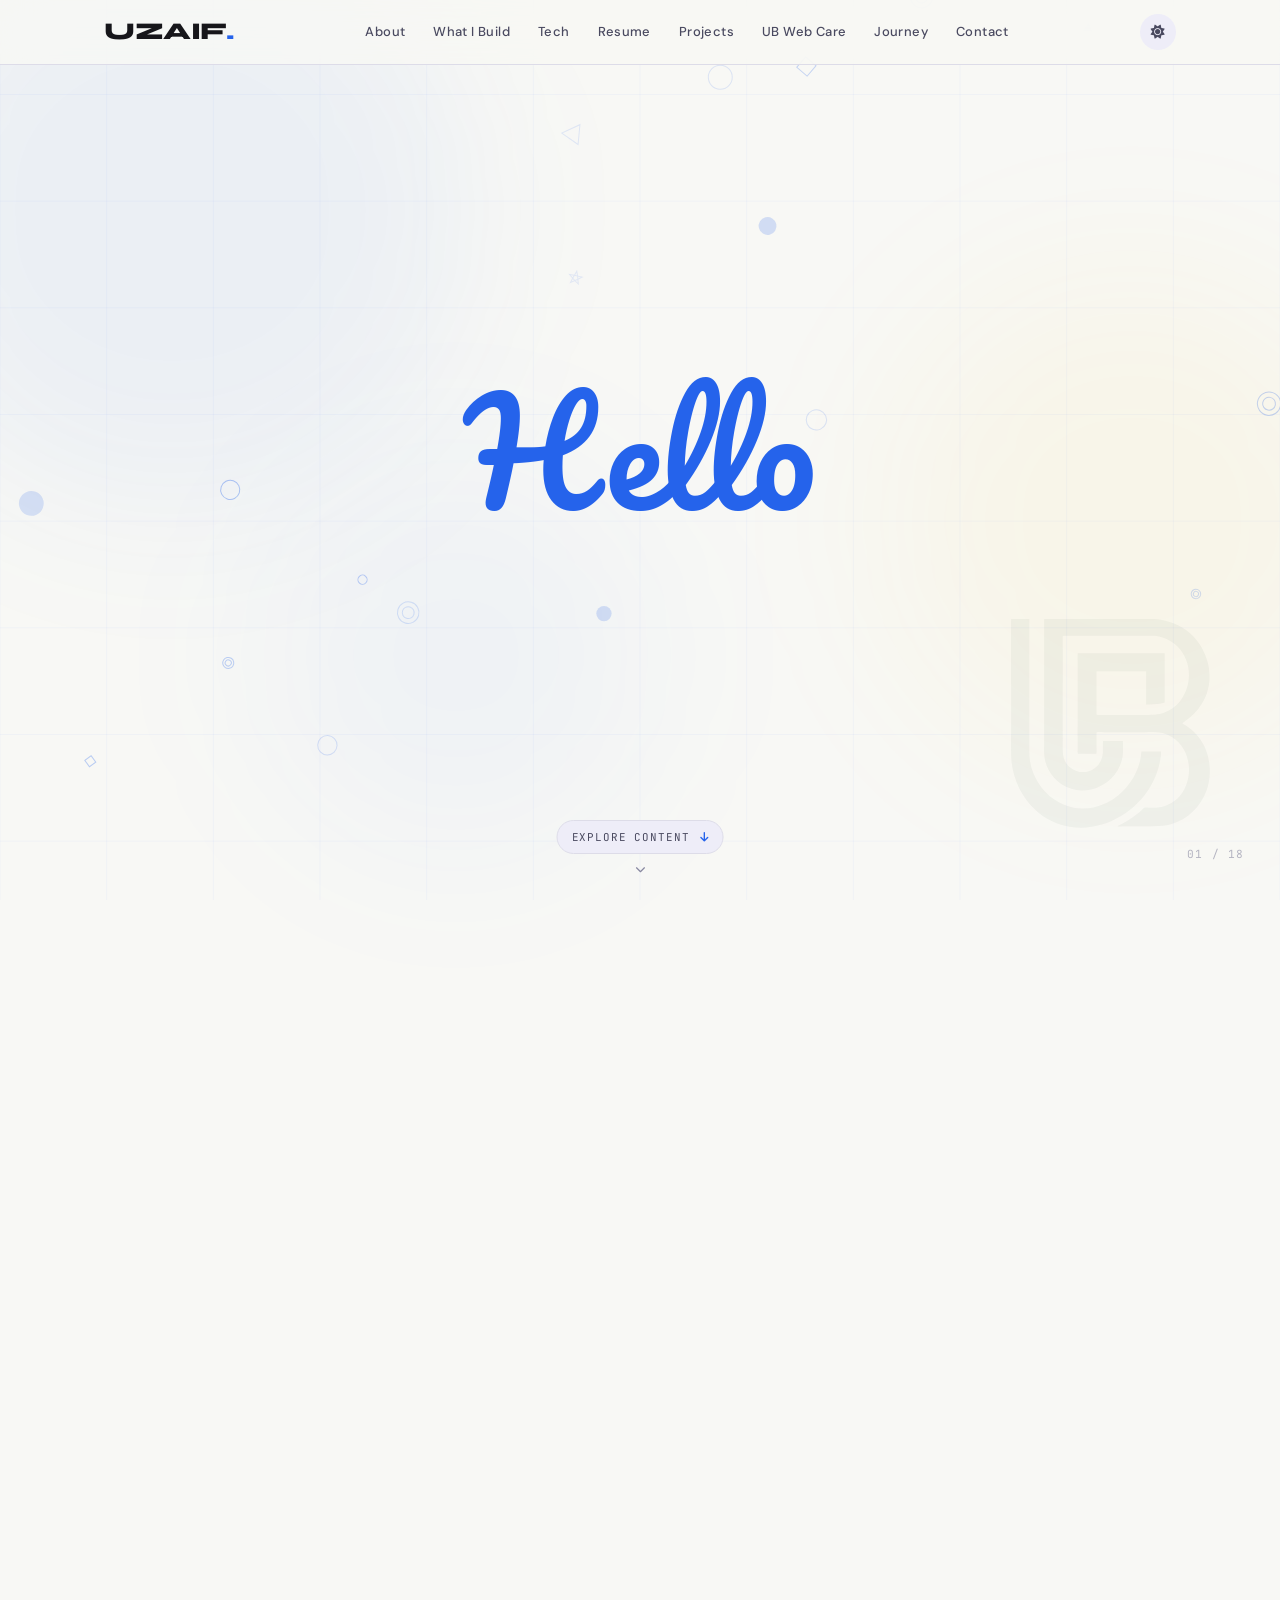
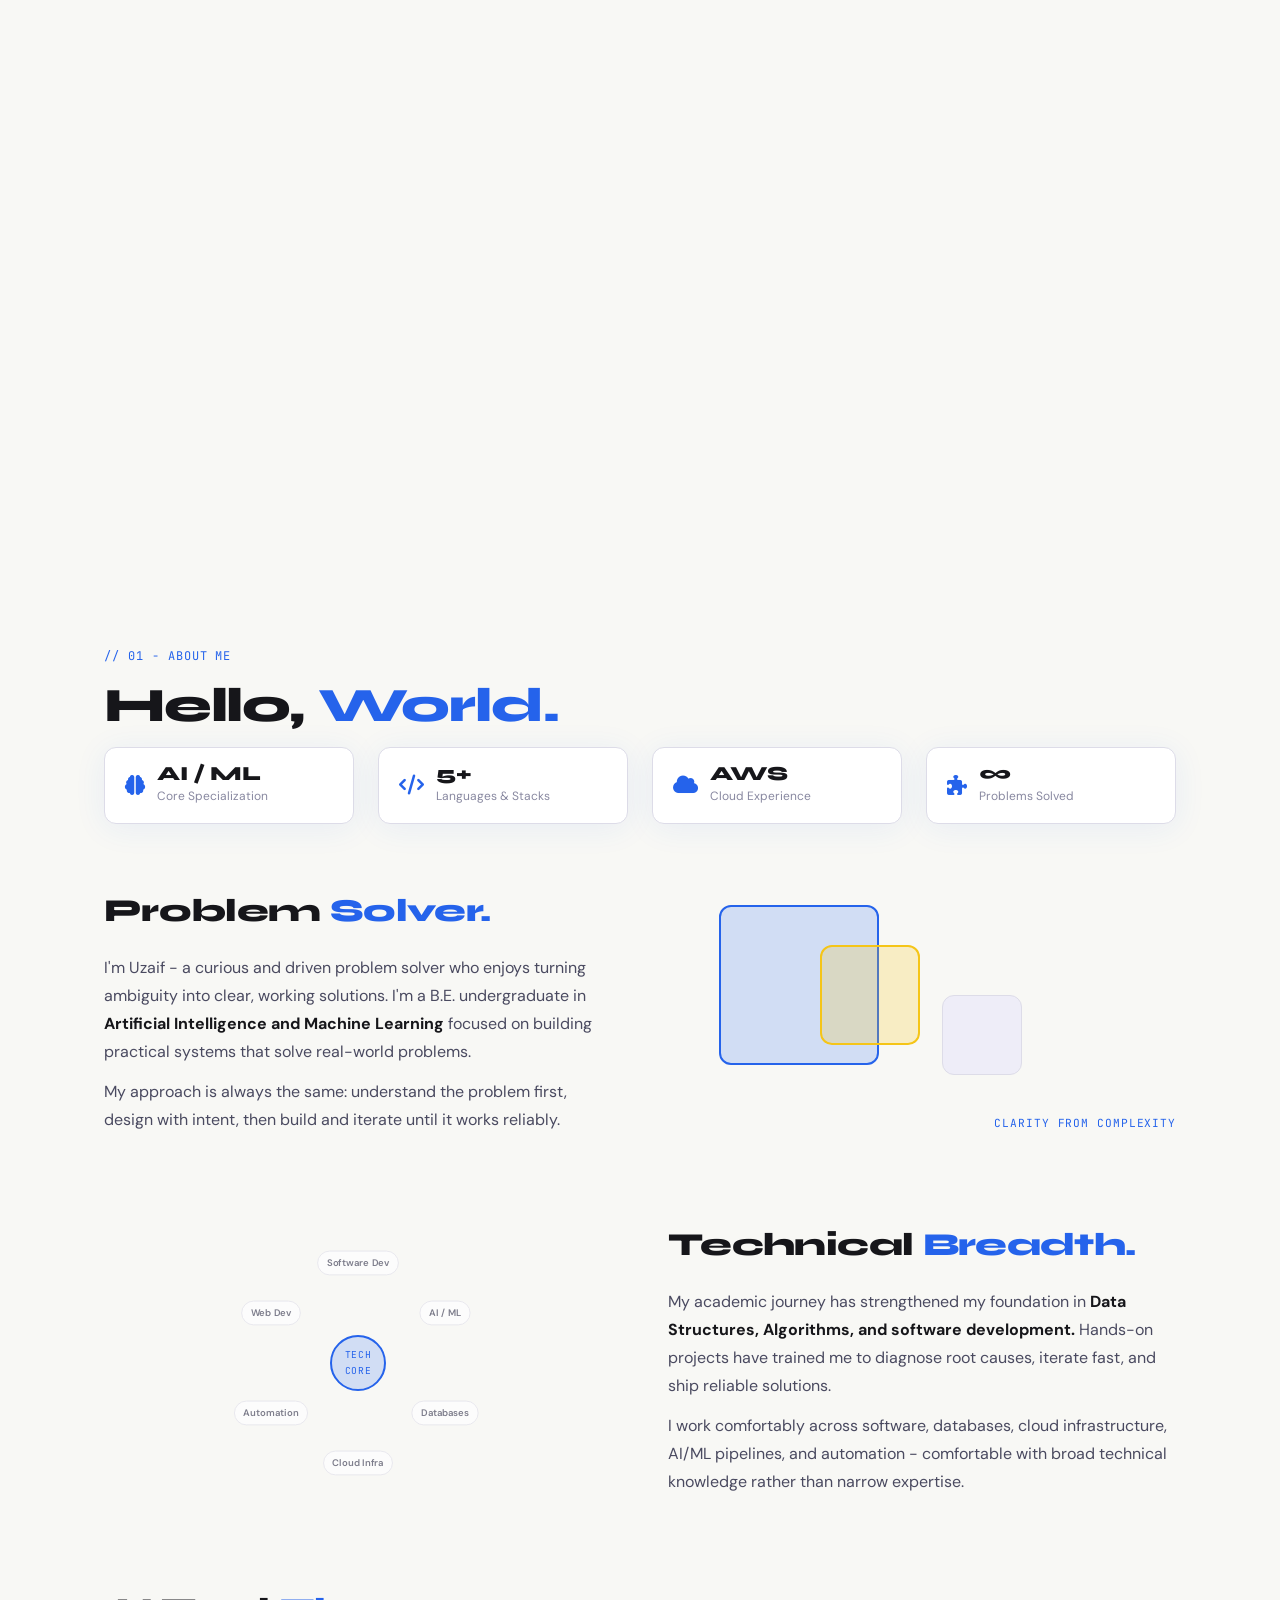
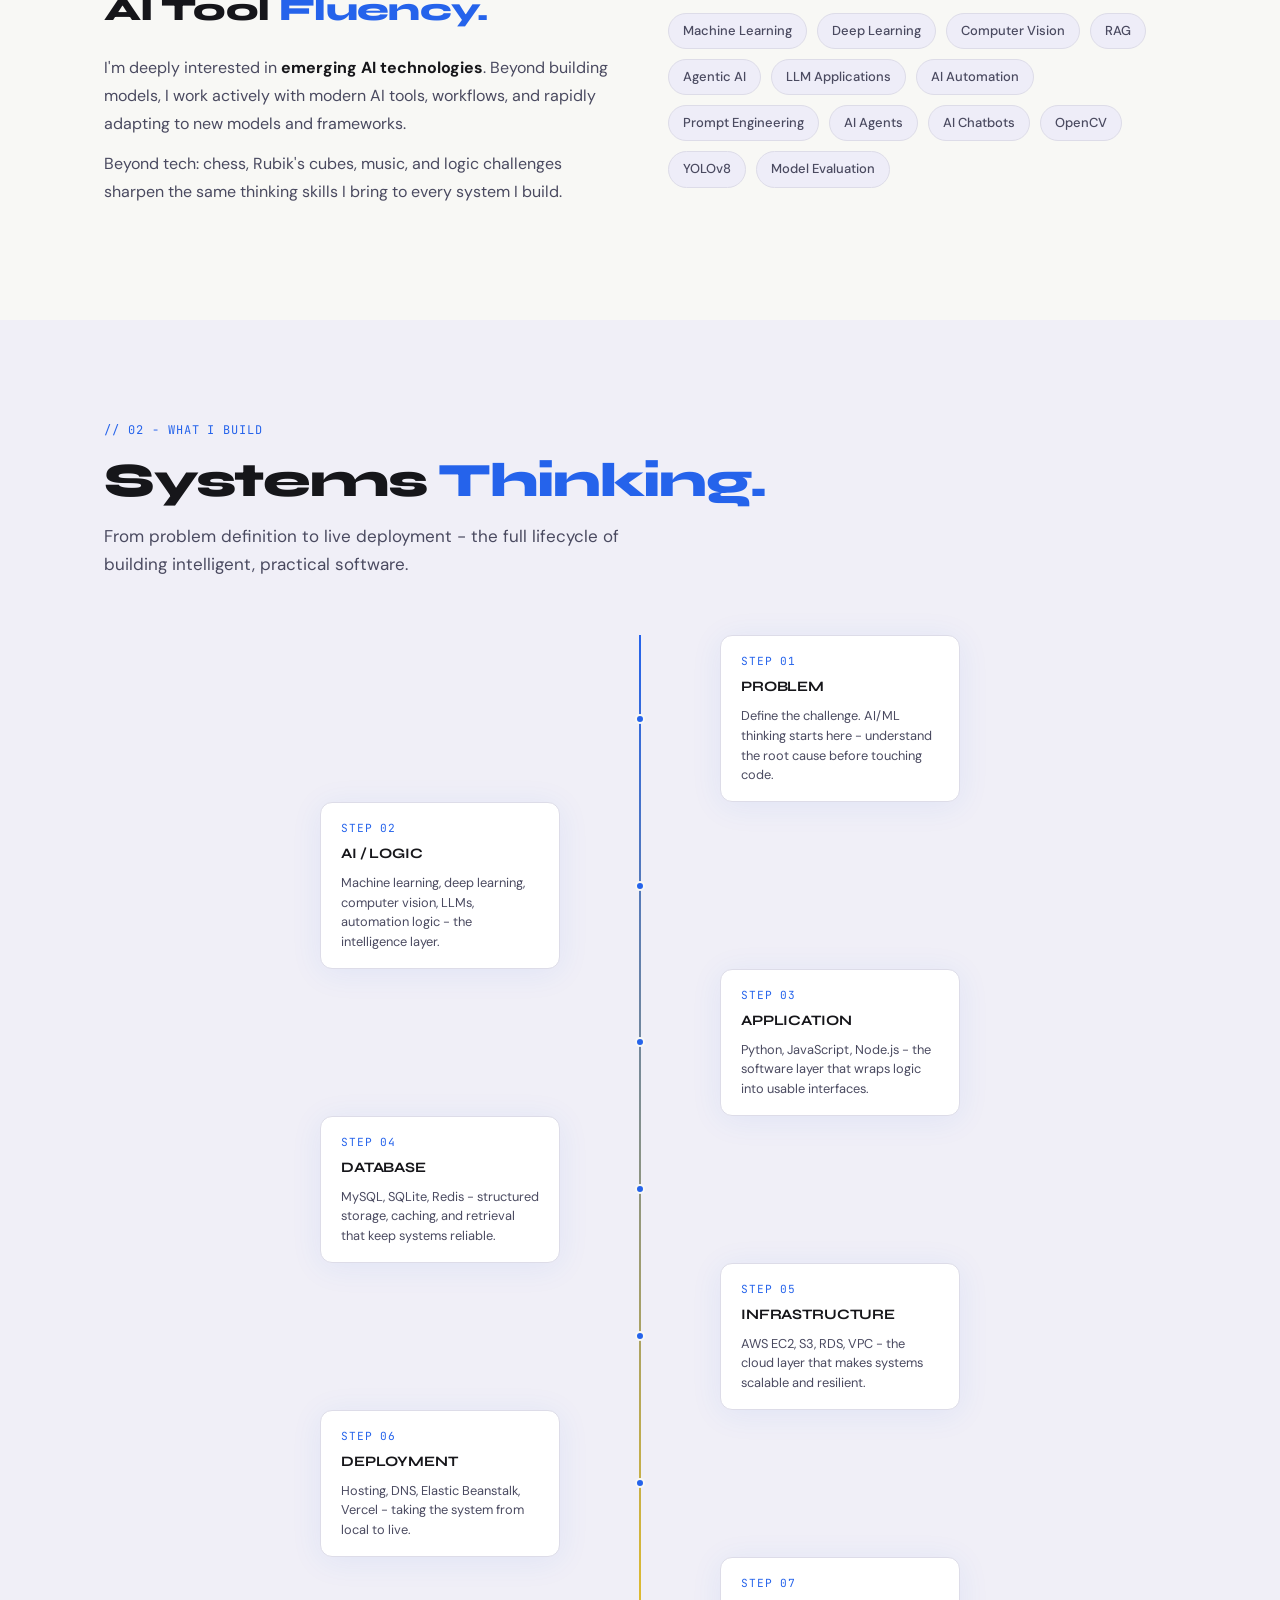
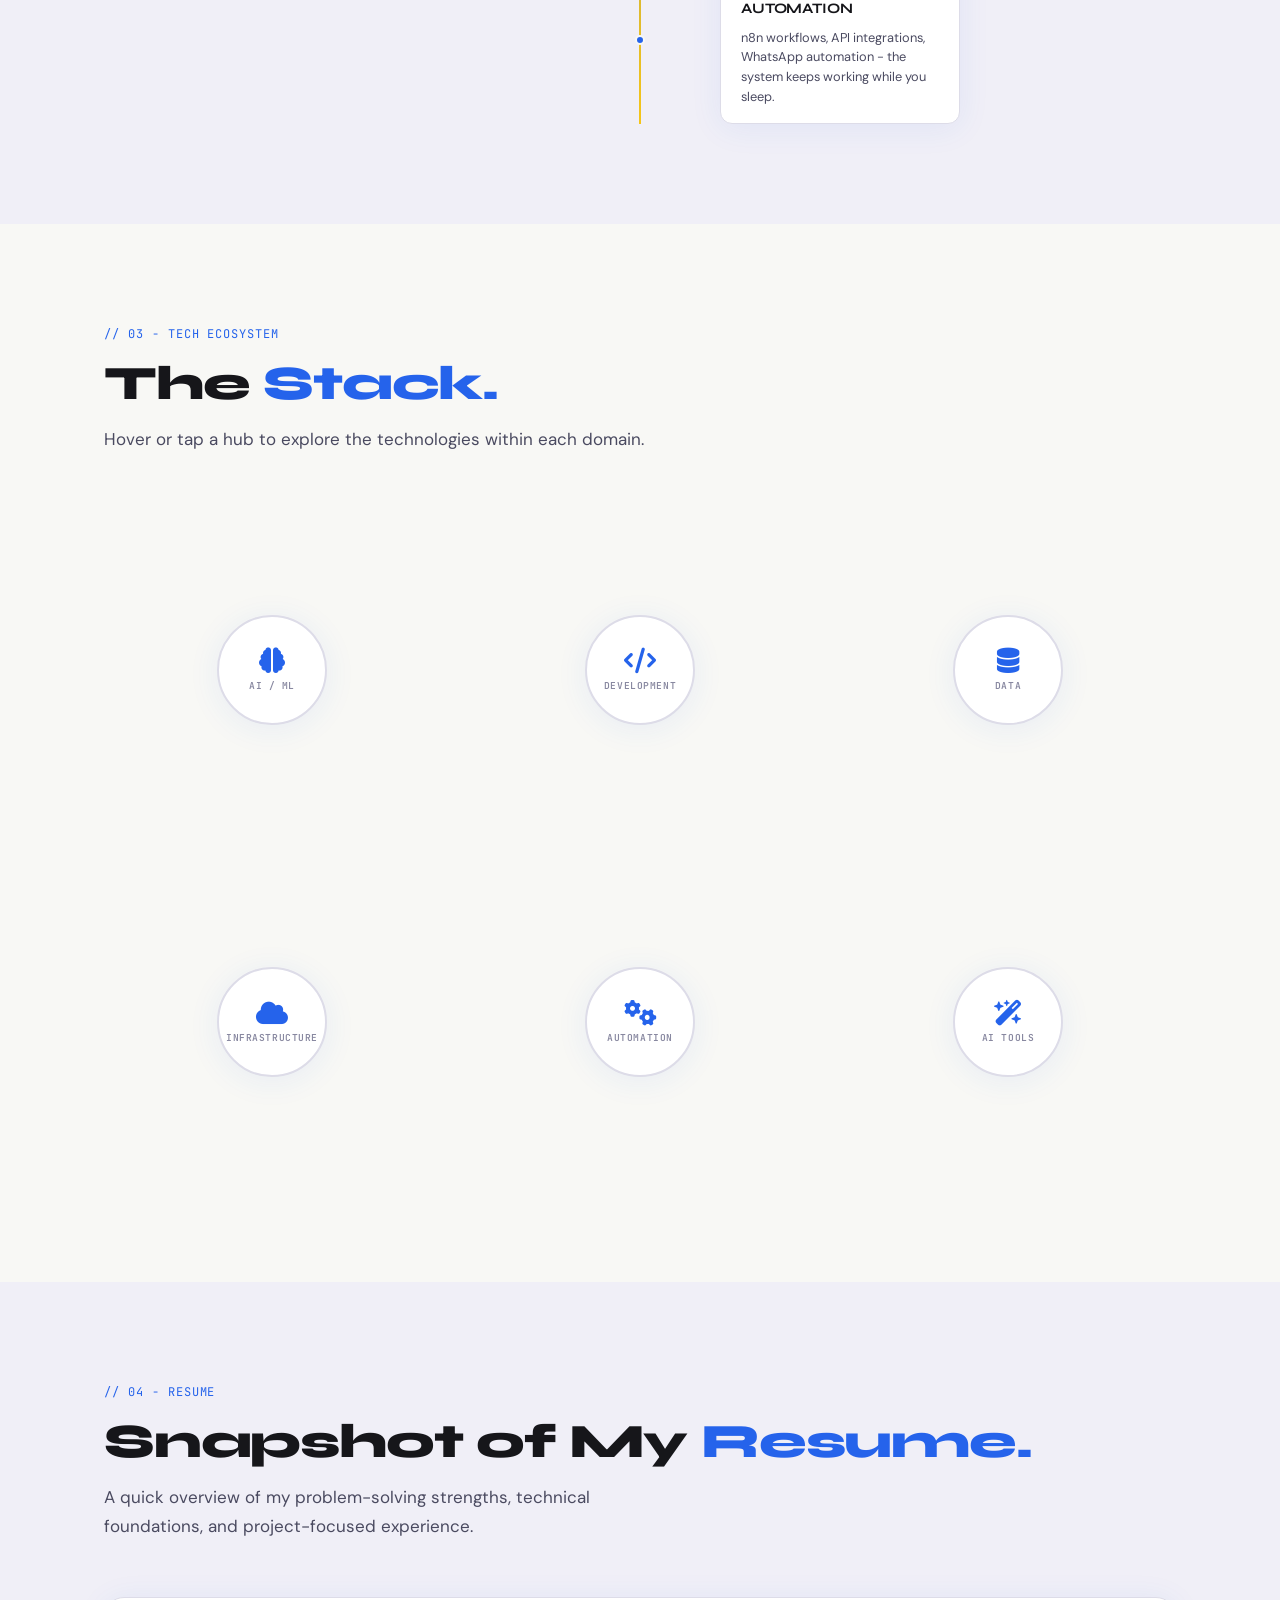
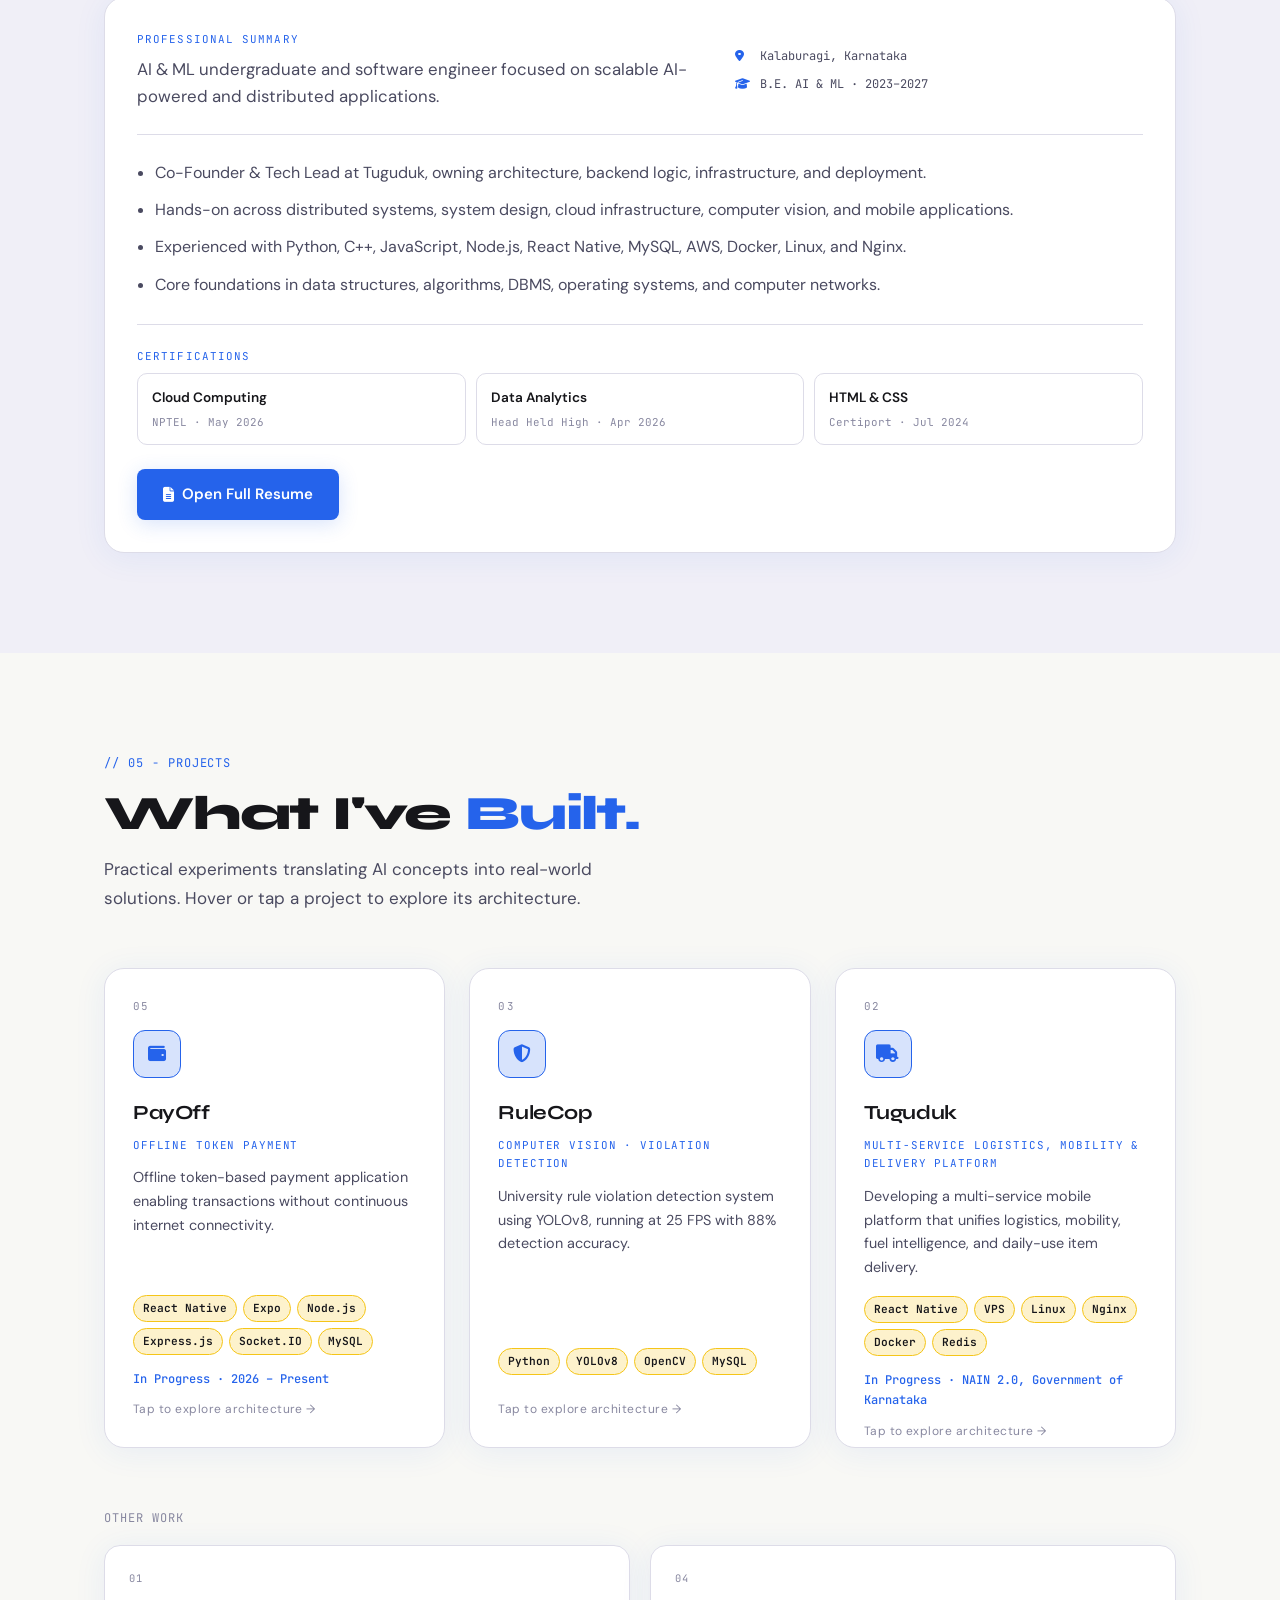
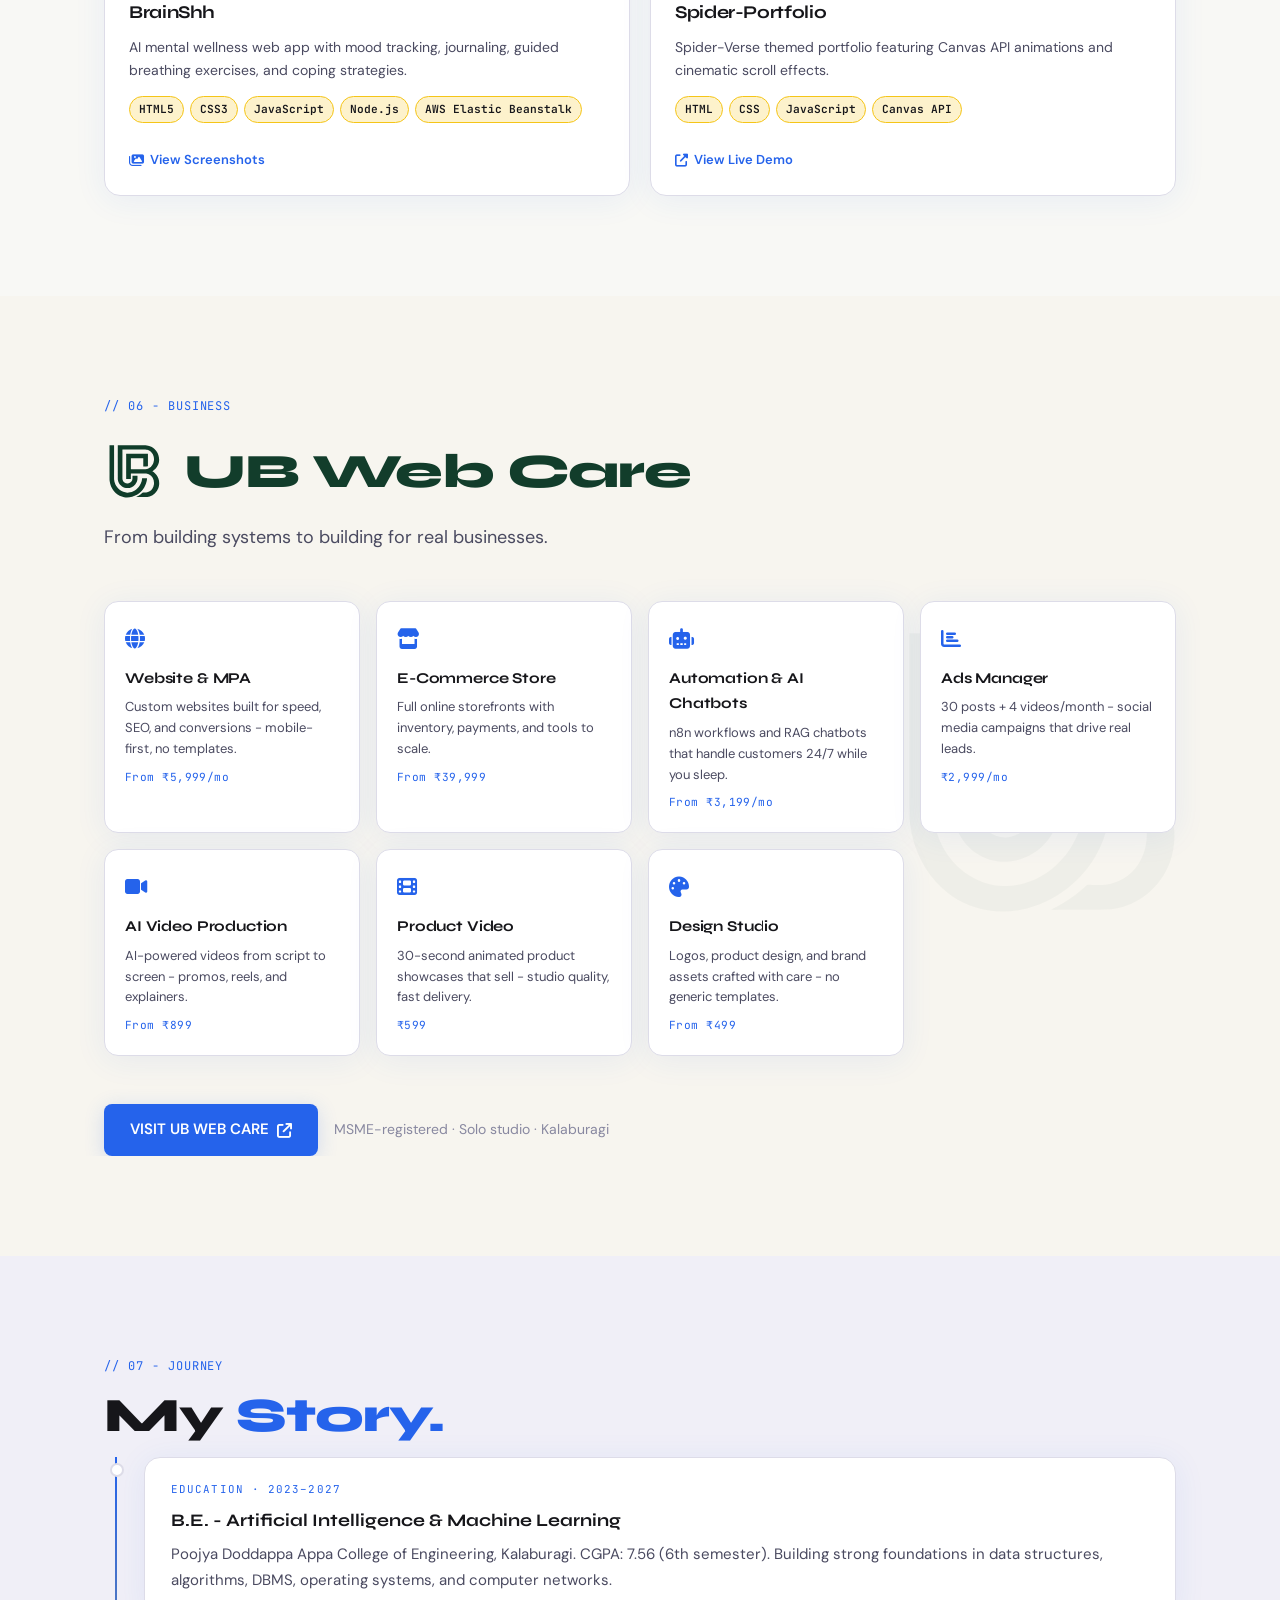
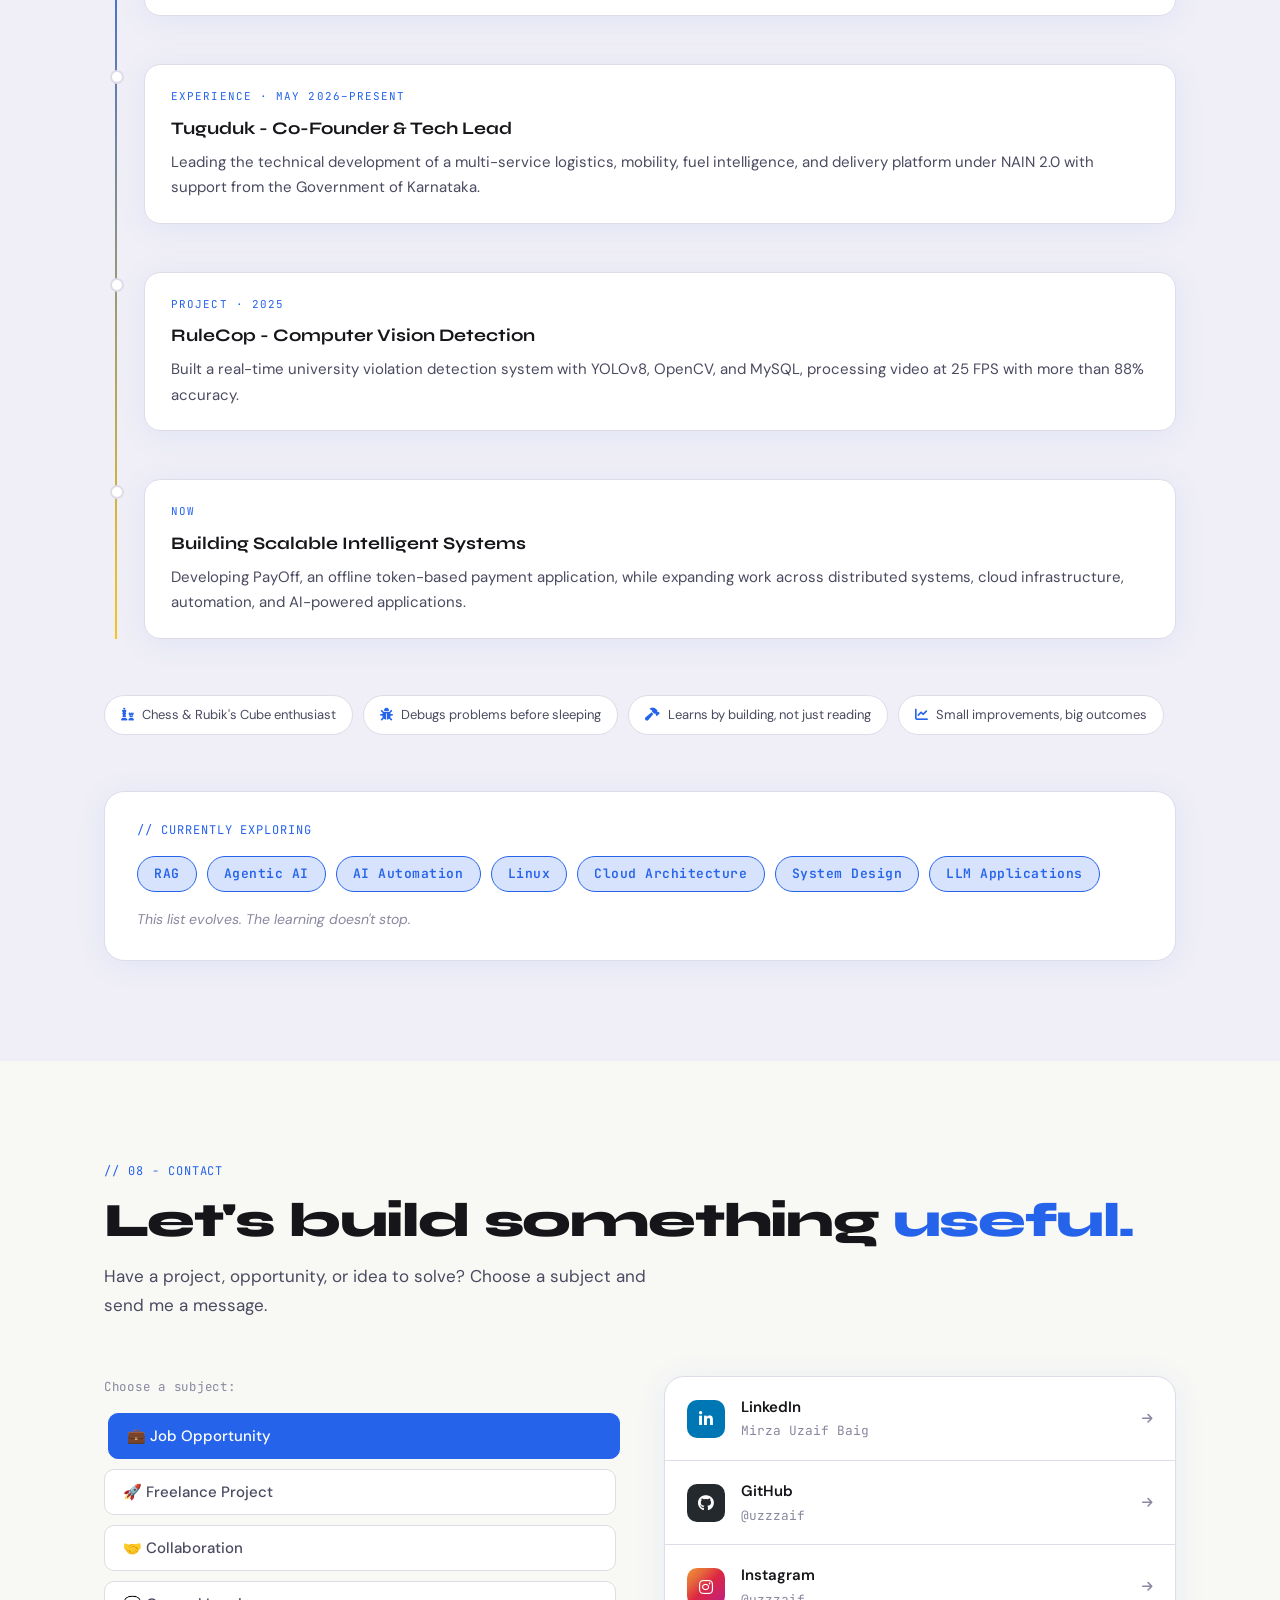
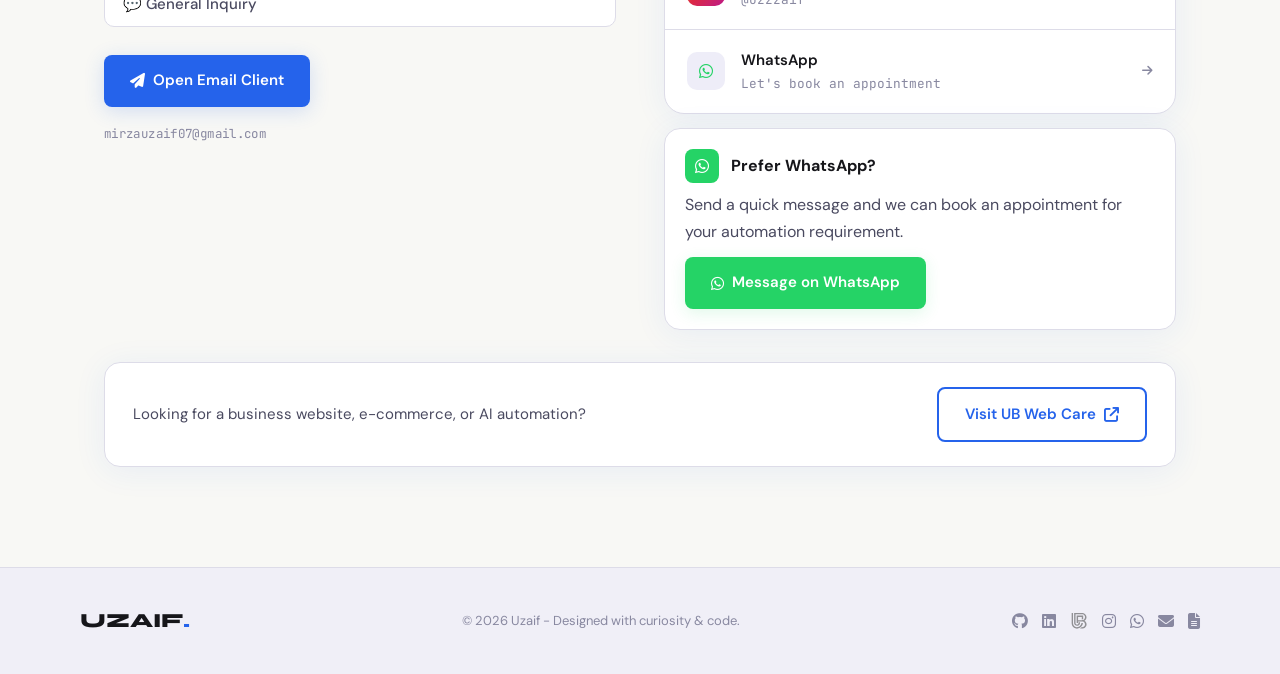
==== commit 2e1115c6: "add scroll control button and hint to enhance content exploration" ====
--- a/index.html
+++ b/index.html
@@ -101,6 +101,14 @@
                 lang="en"
                 aria-label="Hello - English">Hello</span>
         </div>
+      </div>
+
+      <button class="hero-scroll-control" type="button" aria-label="Complete the language sequence and explore the content">
+        <span>Explore content</span>
+        <i class="fas fa-arrow-down" aria-hidden="true"></i>
+      </button>
+      <div class="hero-scroll-hint" aria-hidden="true">
+        <i class="fas fa-chevron-down" aria-hidden="true"></i>
       </div>
 
       <!-- Frame badge (non-essential, decorative) -->
--- a/style.css
+++ b/style.css
@@ -519,6 +519,61 @@
 .lang-yuji             { font-family: "Yuji Syuku", serif; }
 .lang-gamja            { font-family: "Gamja Flower", cursive; }
 
+
+/* Content escape hatch and minimal scroll cue */
+.hero-scroll-control {
+  position: absolute;
+  left: 50%;
+  bottom: 46px;
+  z-index: 12;
+  display: inline-flex;
+  align-items: center;
+  gap: 10px;
+  padding: 9px 14px;
+  border: 1px solid var(--border);
+  border-radius: 100px;
+  background: var(--surface-2);
+  color: var(--text-2);
+  font-family: var(--font-mono);
+  font-size: 0.68rem;
+  letter-spacing: 0.08em;
+  text-transform: uppercase;
+  transform: translateX(-50%);
+  transition: background var(--t), border-color var(--t), color var(--t), transform var(--t);
+}
+.hero-scroll-control i { color: var(--accent); }
+.hero-scroll-control:hover {
+  background: var(--accent);
+  border-color: var(--accent);
+  color: #fff;
+  transform: translateX(-50%) translateY(-2px);
+}
+.hero-scroll-control:hover i { color: #fff; }
+.hero-scroll-control:focus-visible {
+  outline: 2px solid var(--accent);
+  outline-offset: 3px;
+}
+.hero-scroll-control.is-hidden {
+  opacity: 0;
+  pointer-events: none;
+  visibility: hidden;
+}
+
+.hero-scroll-hint {
+  position: absolute;
+  left: 50%;
+  bottom: 21px;
+  z-index: 12;
+  color: var(--text-3);
+  font-size: 0.65rem;
+  transform: translateX(-50%);
+  animation: heroScrollHint 1.8s ease-in-out infinite;
+}
+
+@keyframes heroScrollHint {
+  0%, 100% { opacity: 0.35; transform: translate(-50%, 0); }
+  50% { opacity: 0.9; transform: translate(-50%, 4px); }
+}
 
 /* Frame counter badge */
 #hero-frame-badge {
@@ -2127,6 +2182,8 @@
   #hero-identity { padding: 0 20px; align-items: flex-start; overflow-y: auto; }
   .hero-id-inner { max-width: 100%; padding-top: 80px; padding-bottom: 40px; }
   .hero-capabilities { grid-template-columns: 1fr; gap: 12px; }
+  .hero-scroll-control { bottom: 42px; }
+  .hero-scroll-hint { bottom: 17px; }
 
   /* About */
   .about-panel { grid-template-columns: 1fr; gap: 32px; }
@@ -2211,7 +2268,7 @@
   /* Dot pulse: off */
   .dot { animation: none !important; }
   /* Scroll hint: static */
-  .scroll-wheel { animation: none !important; }
+  .hero-scroll-hint { animation: none !important; }
   /* Float: off */
   .tb-center { animation: none !important; transform: translate(-50%, -50%) !important; }
 }
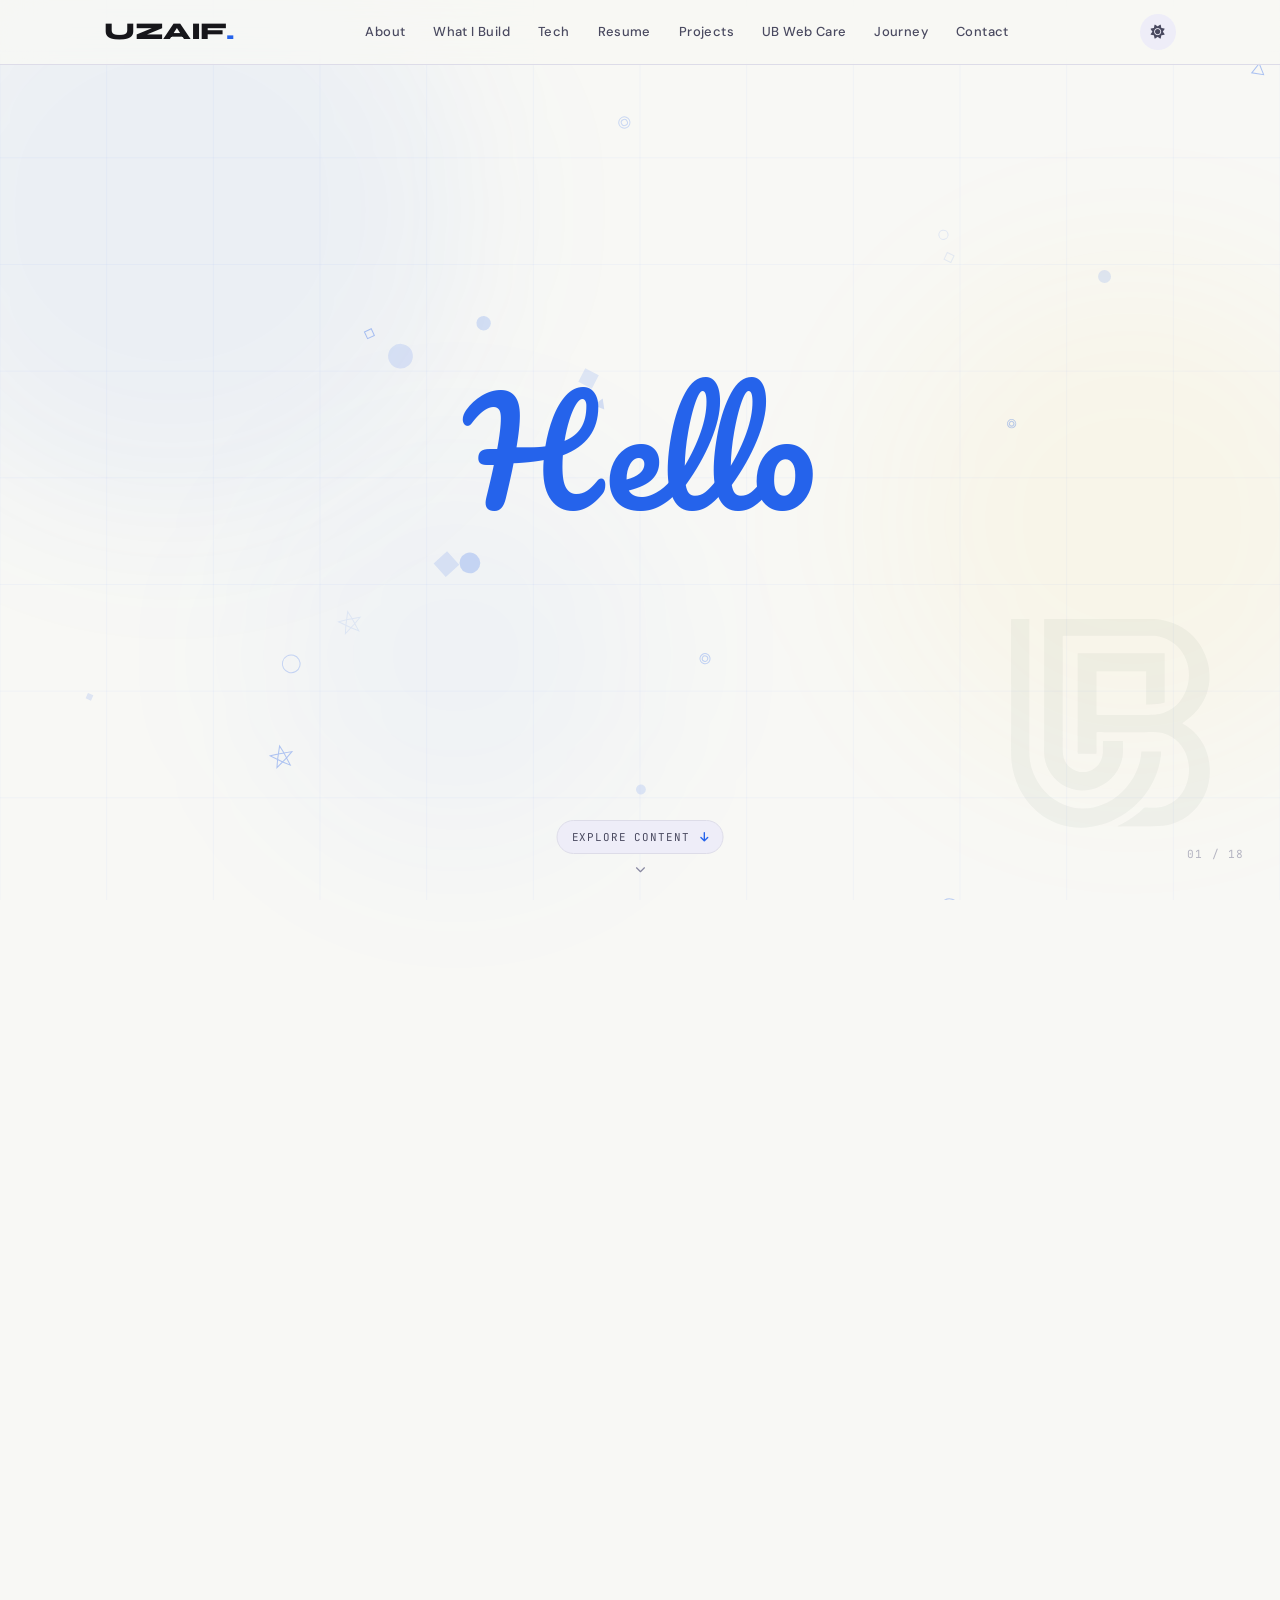
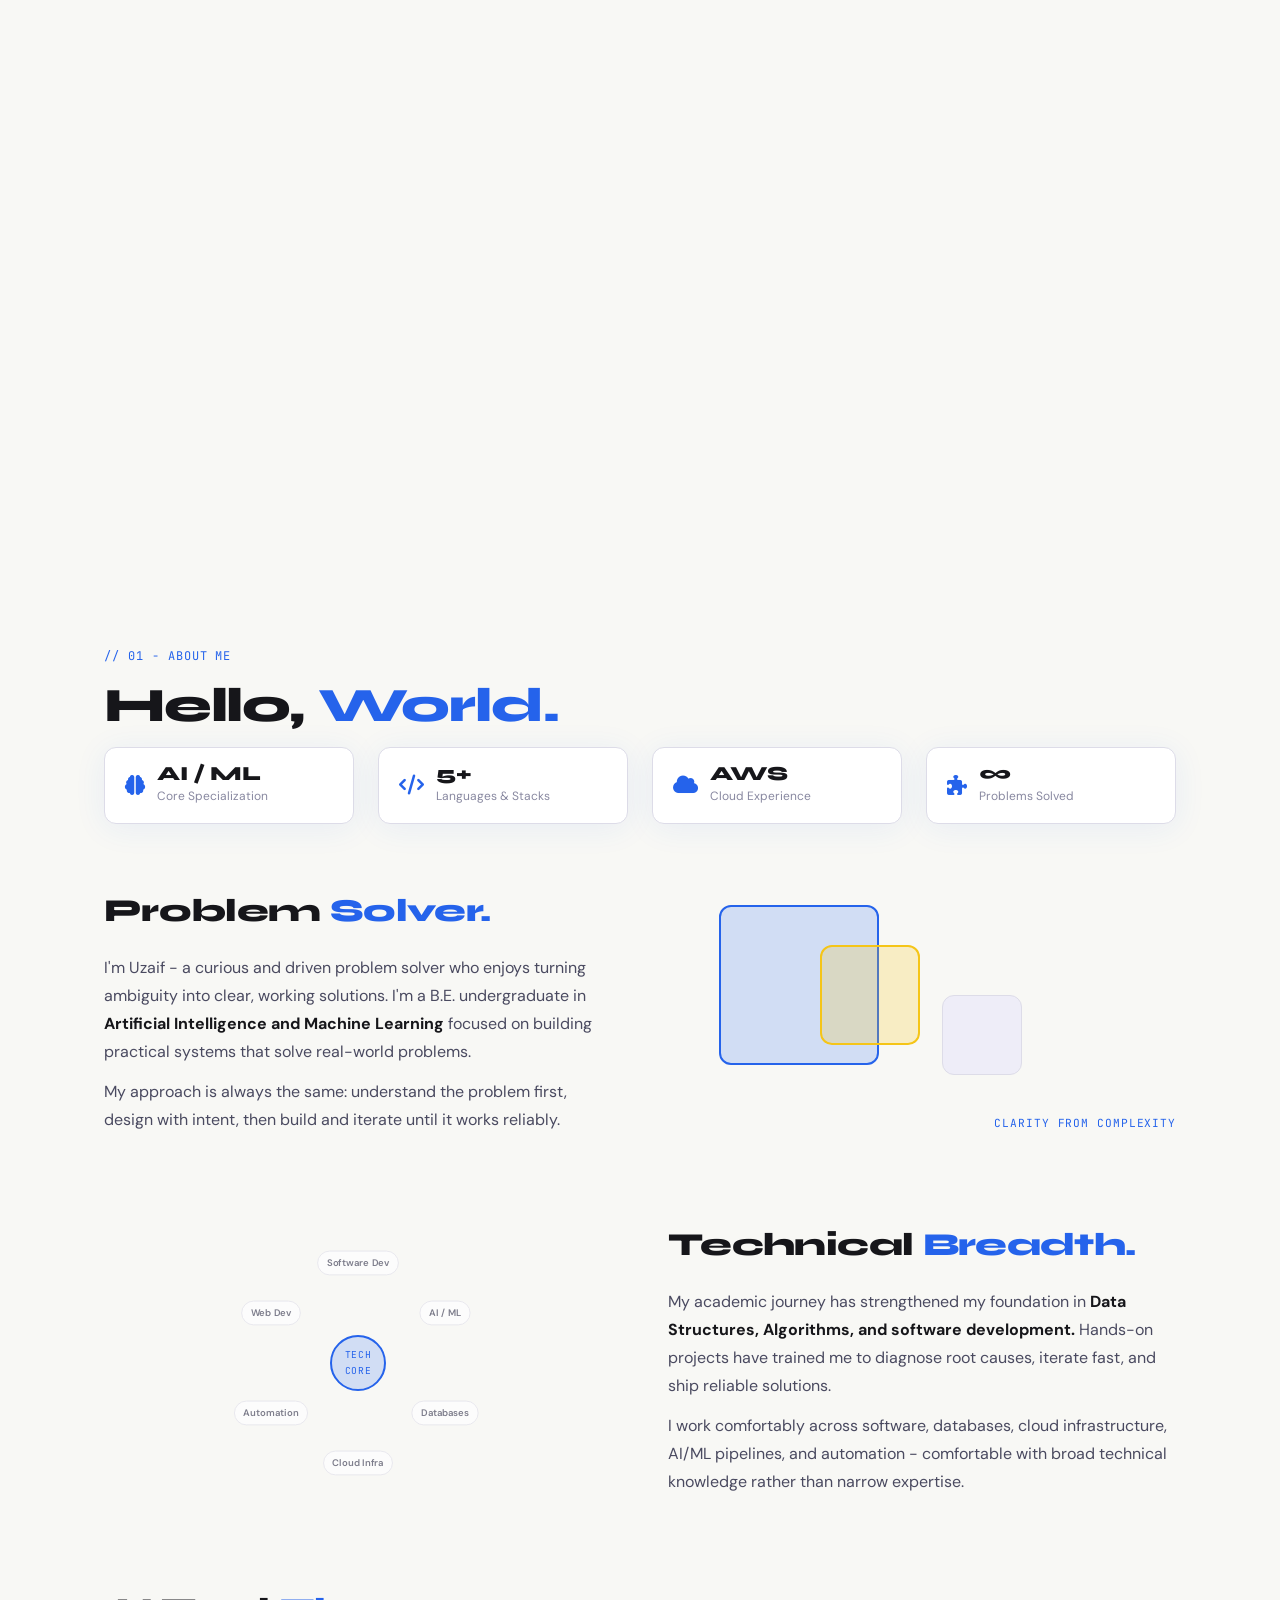
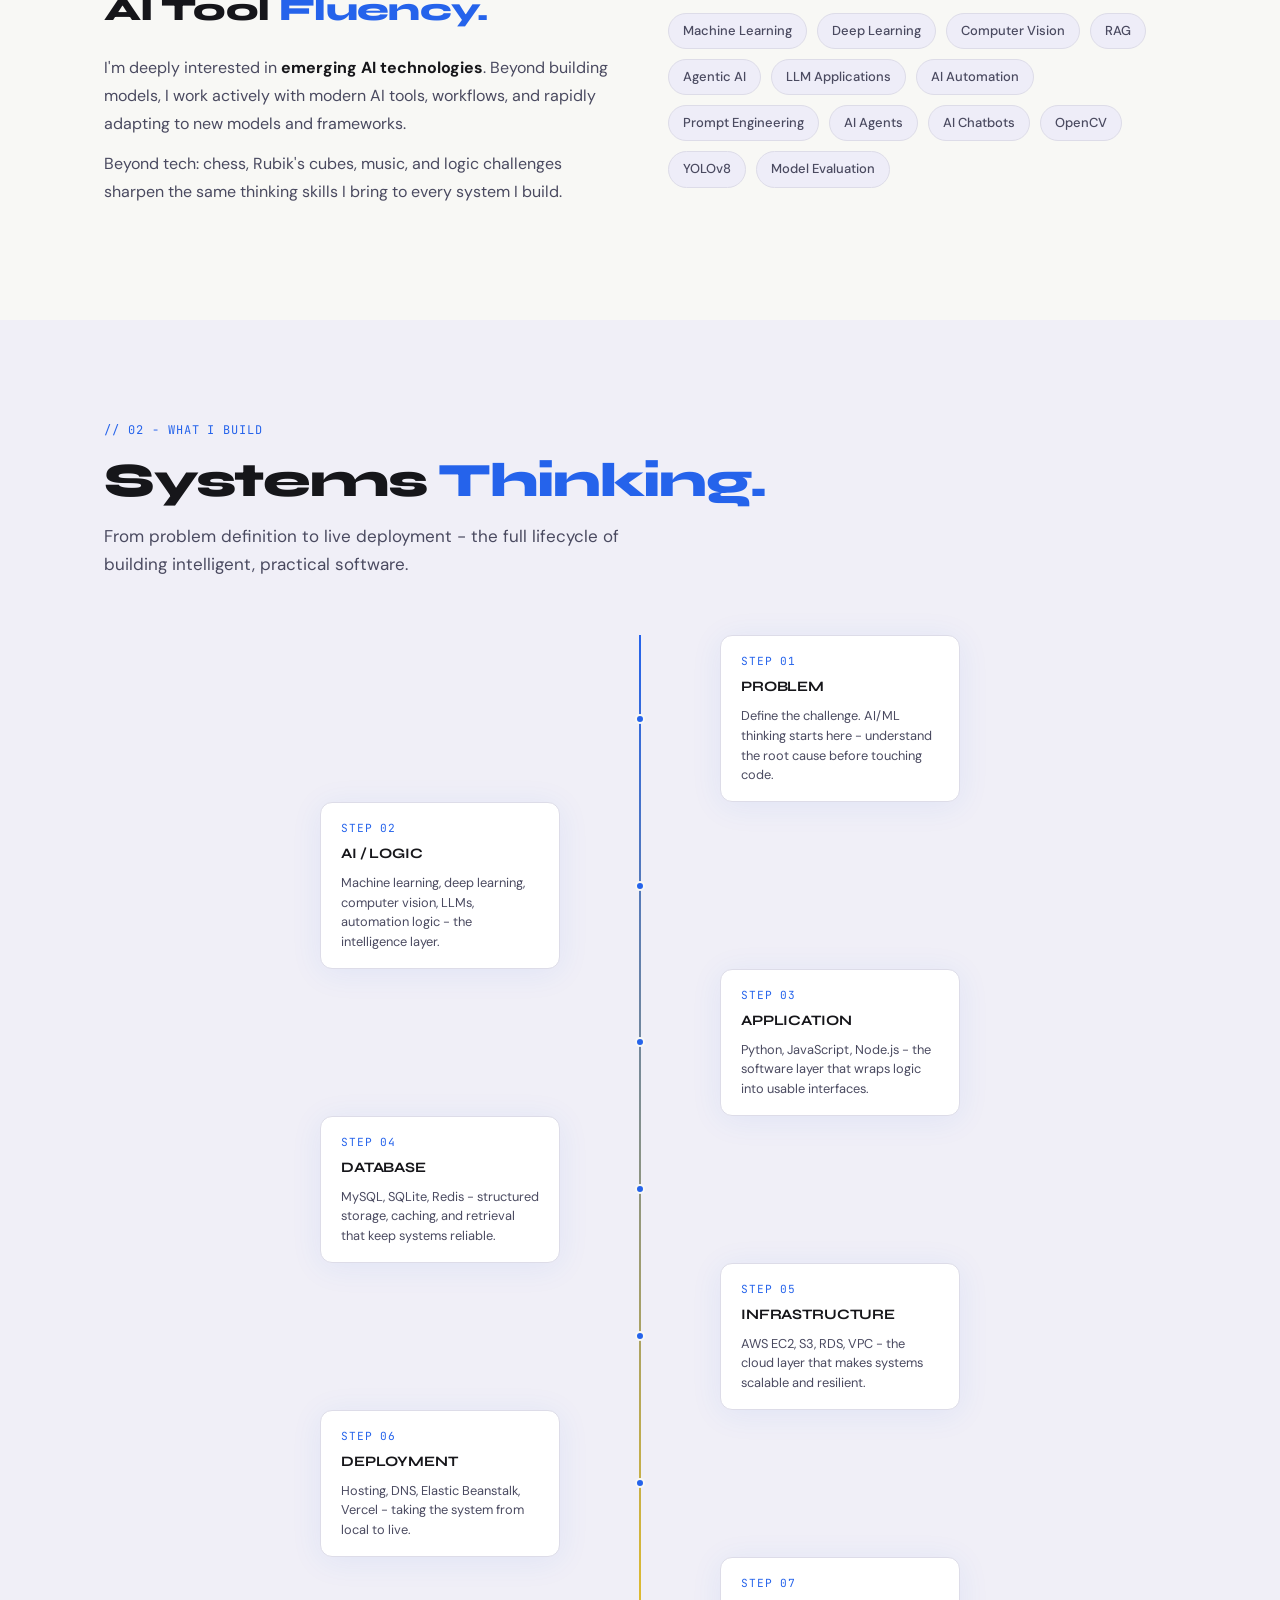
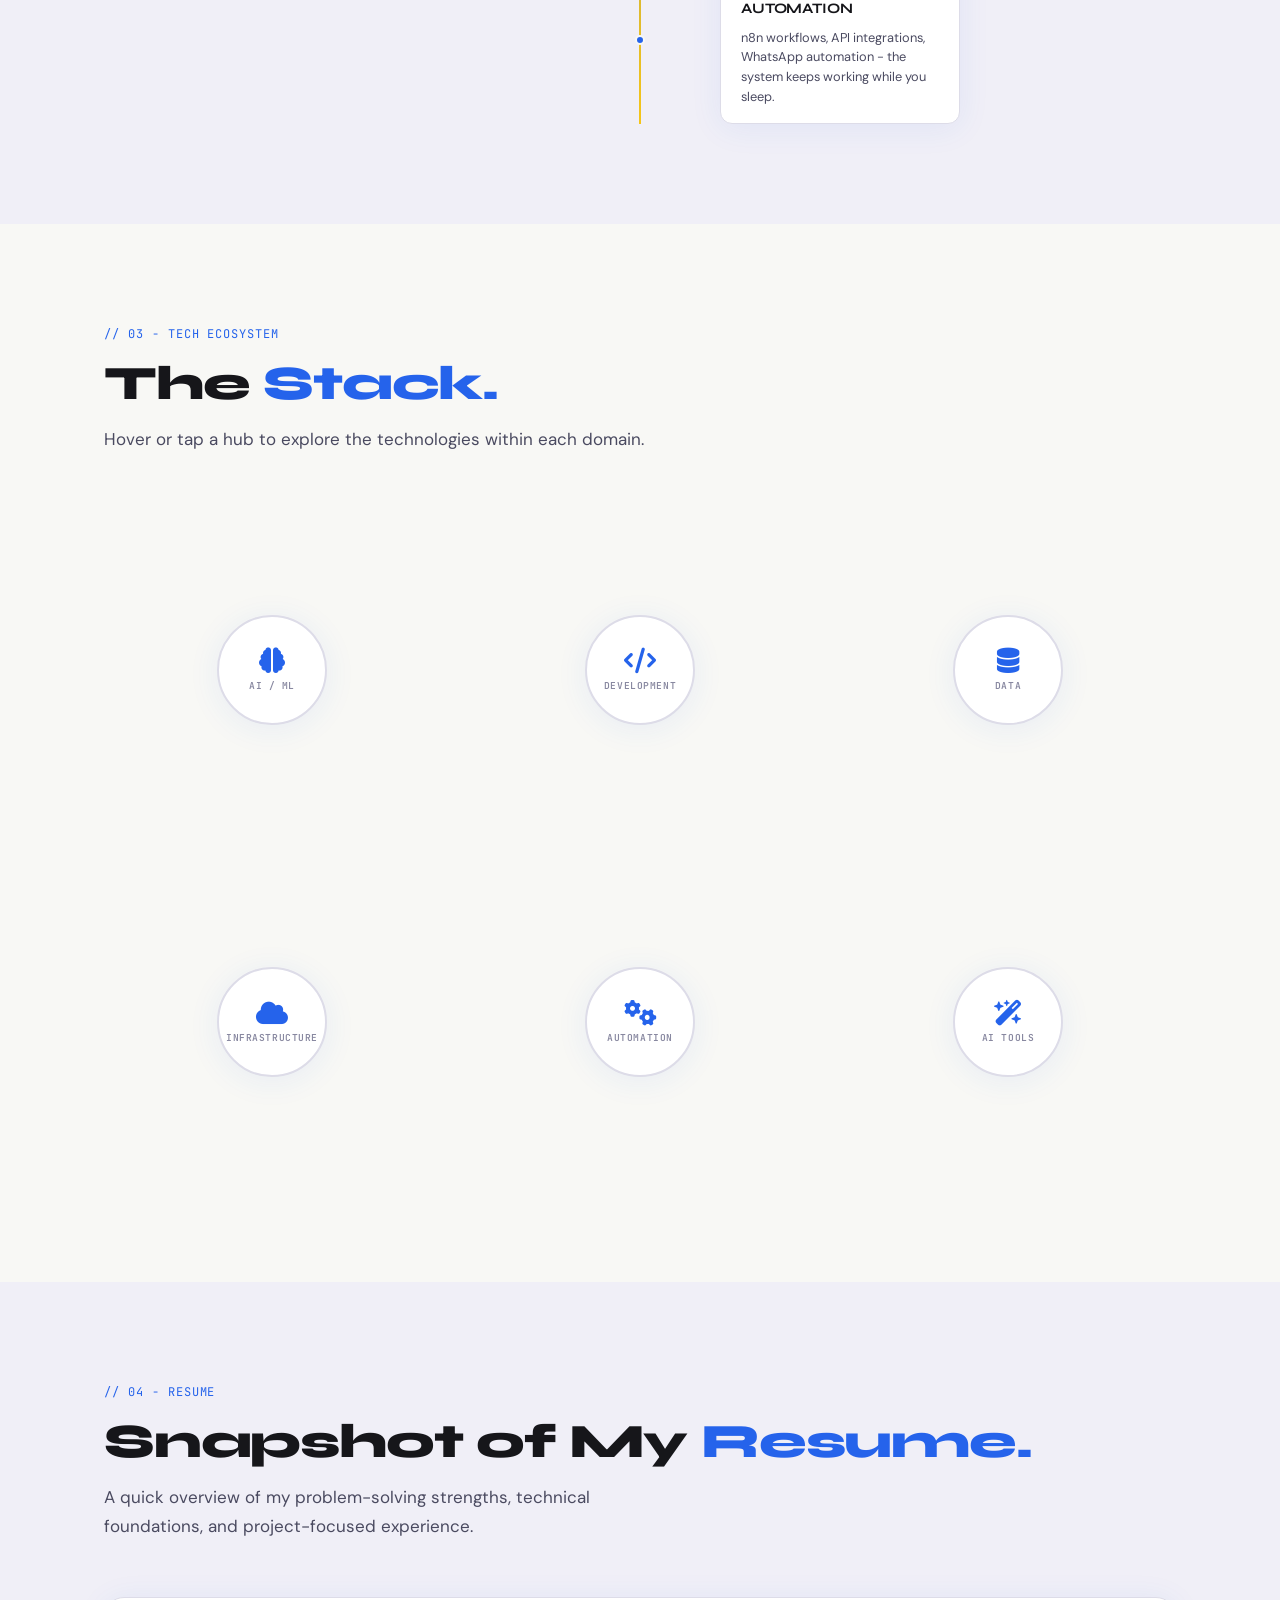
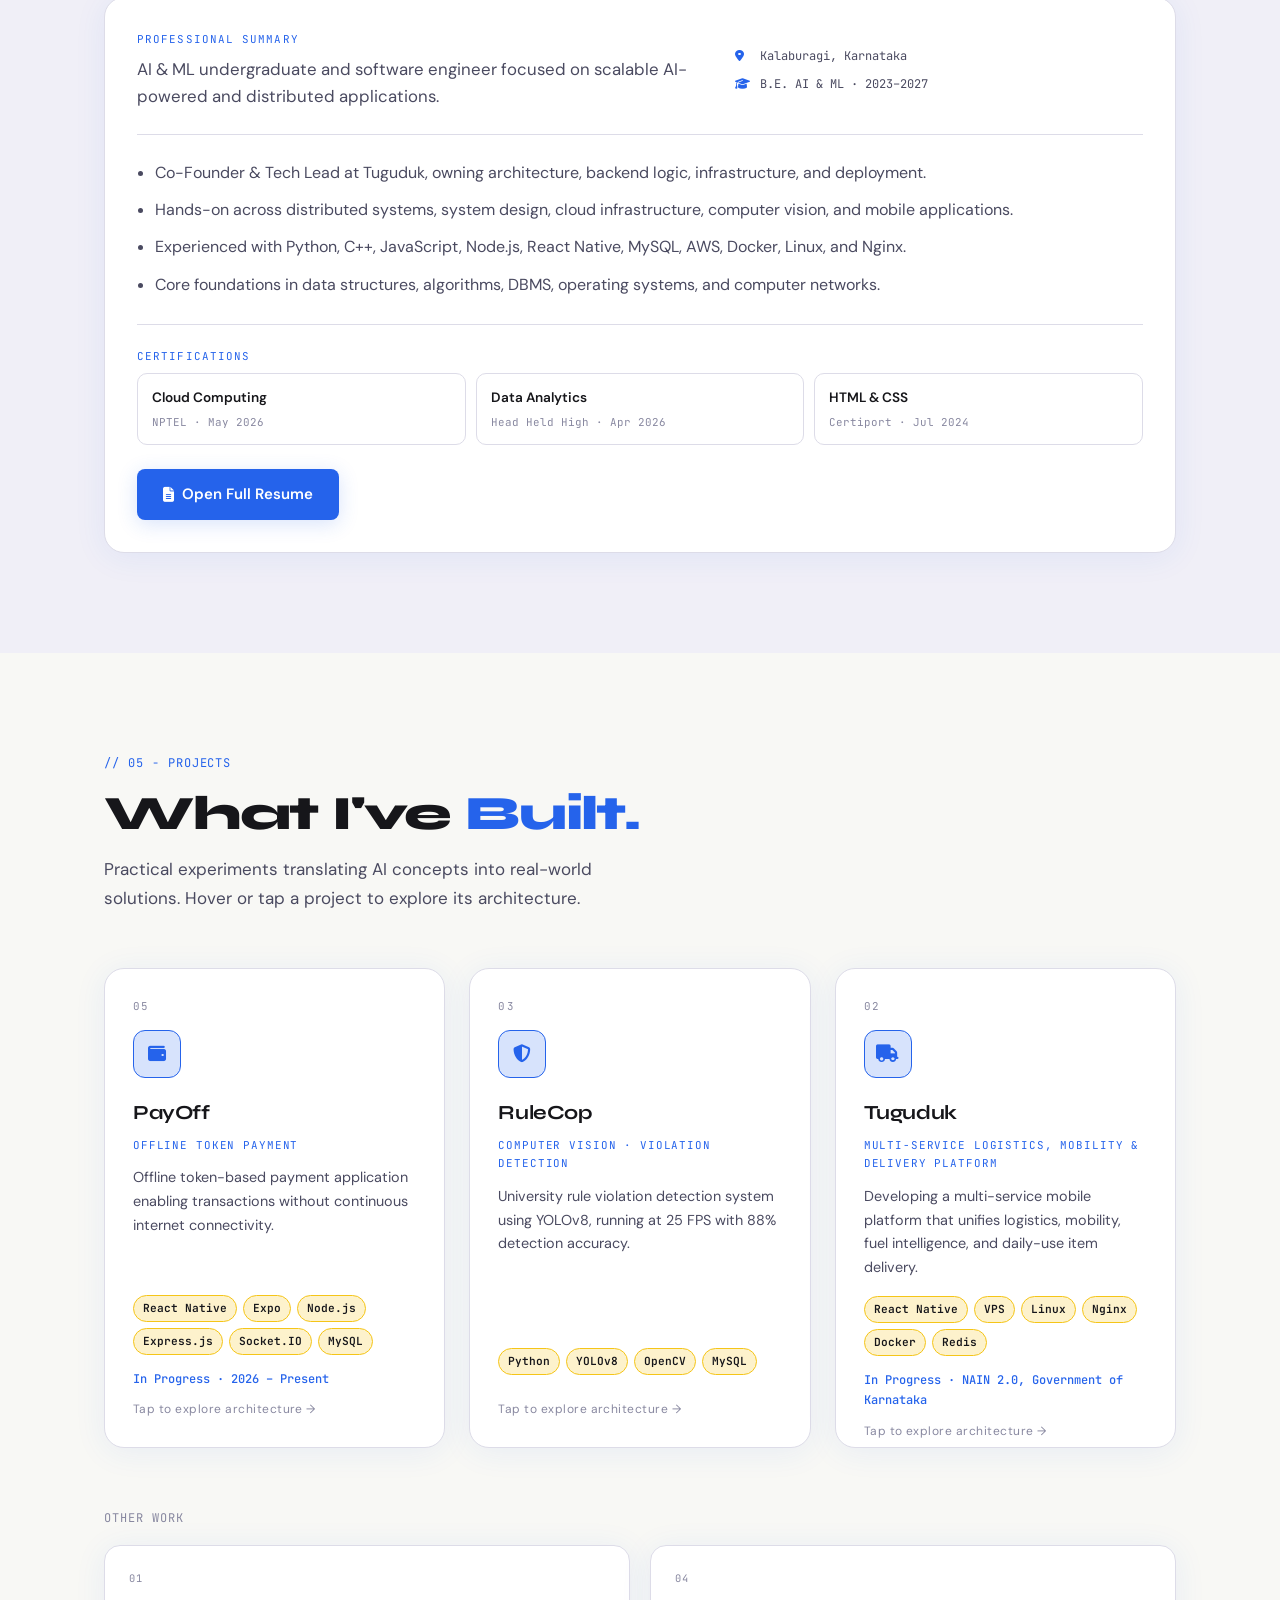
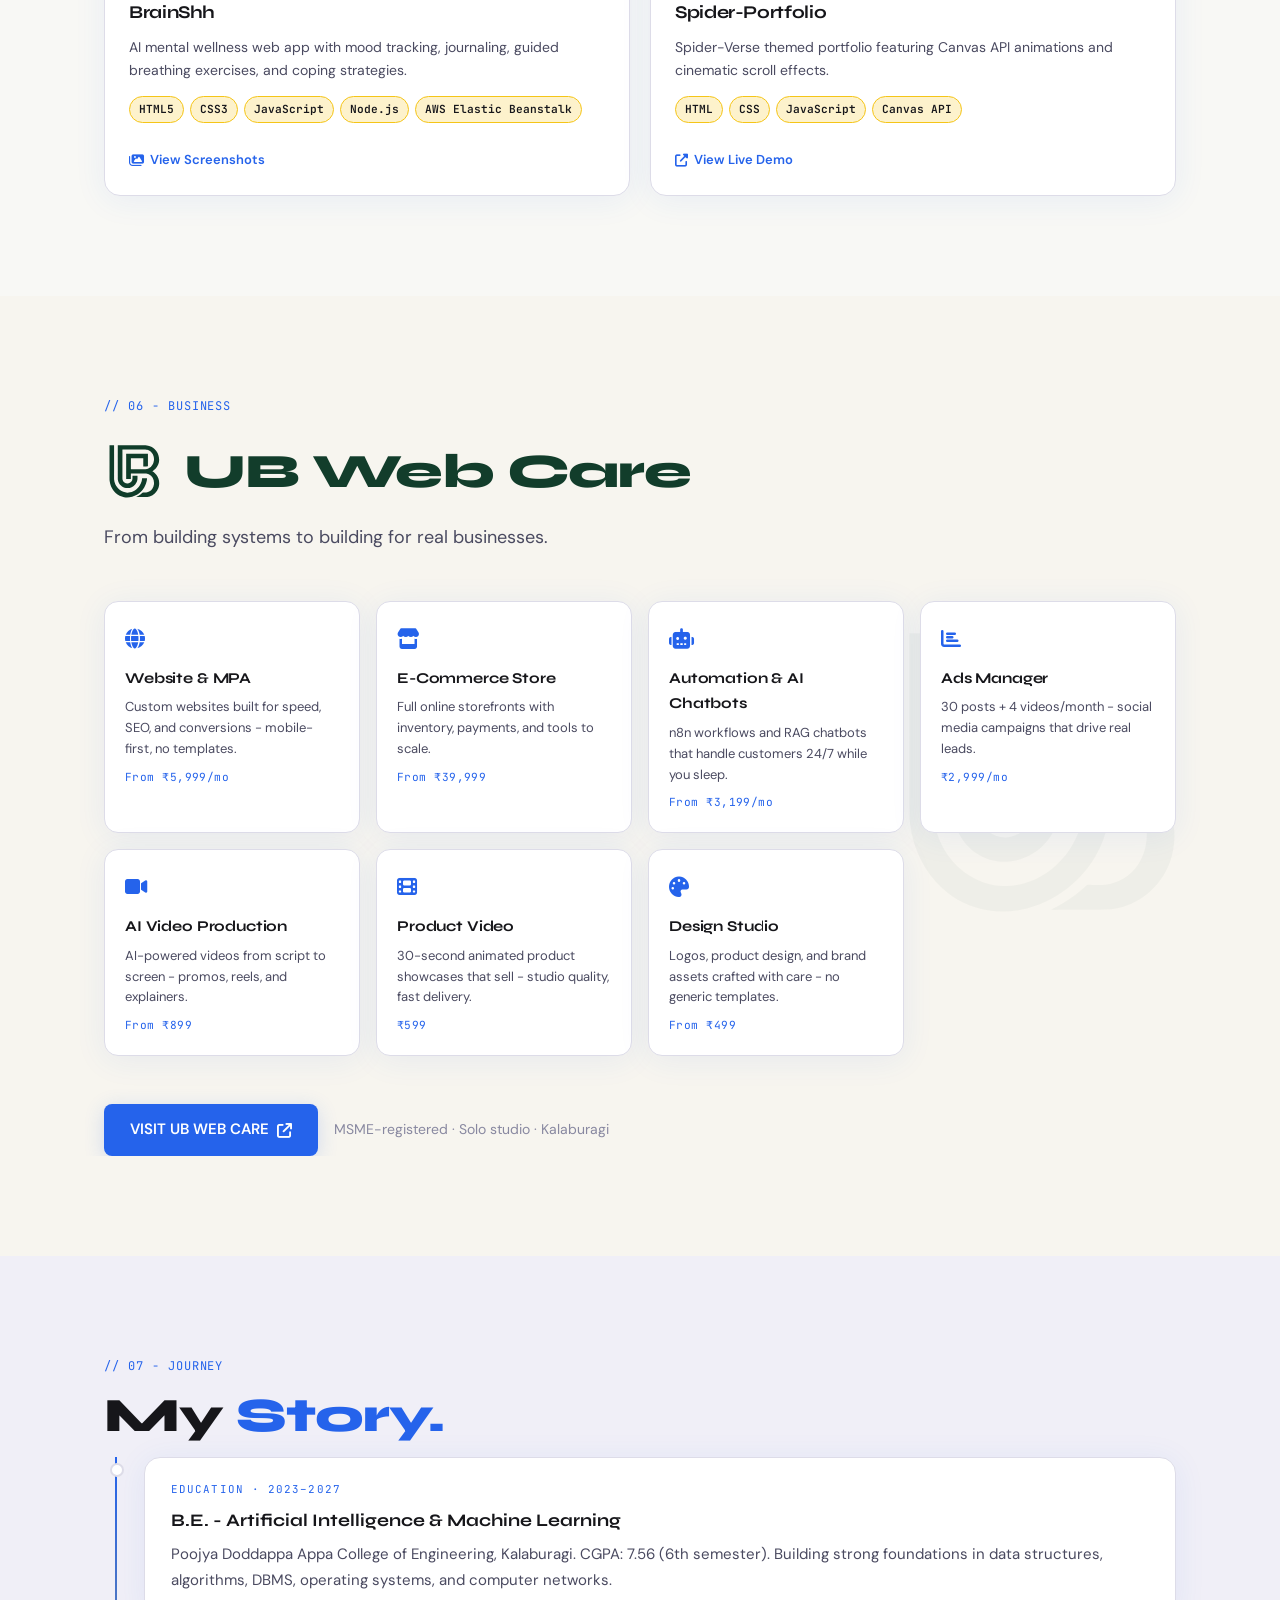
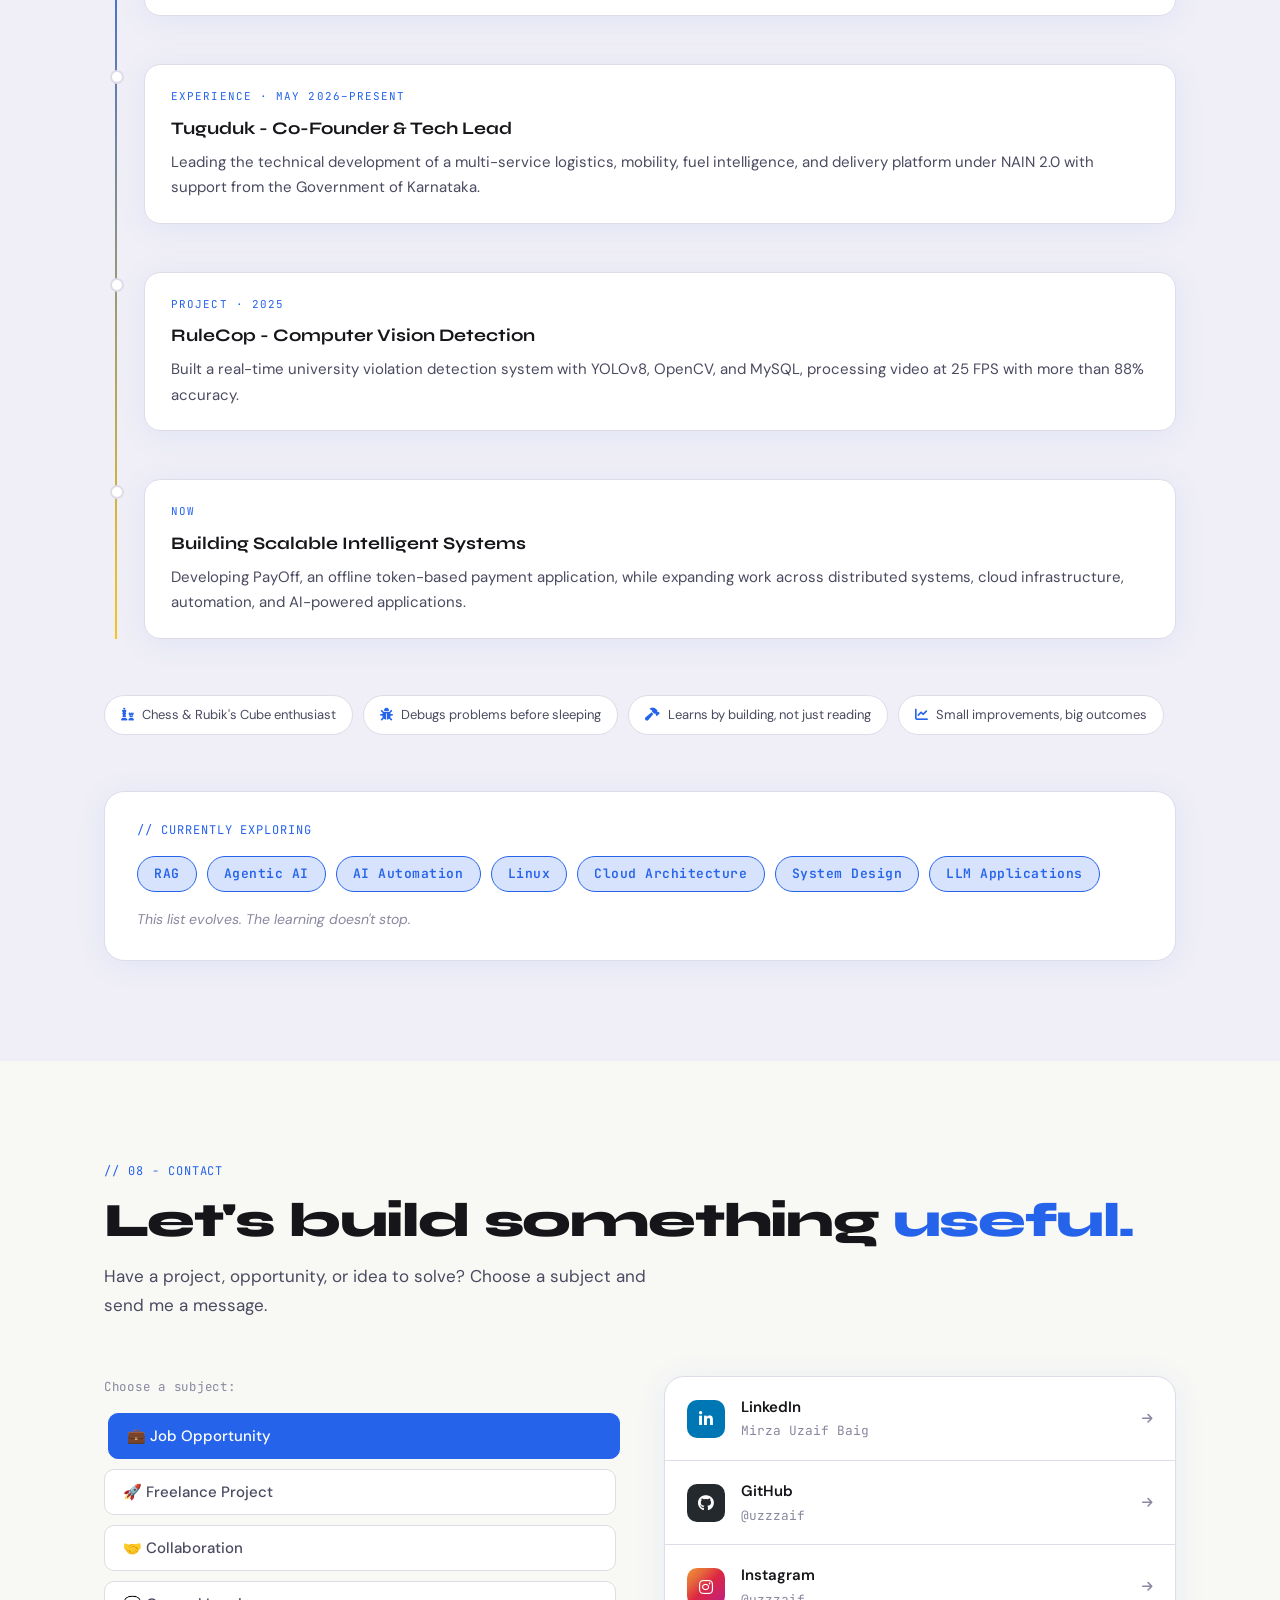
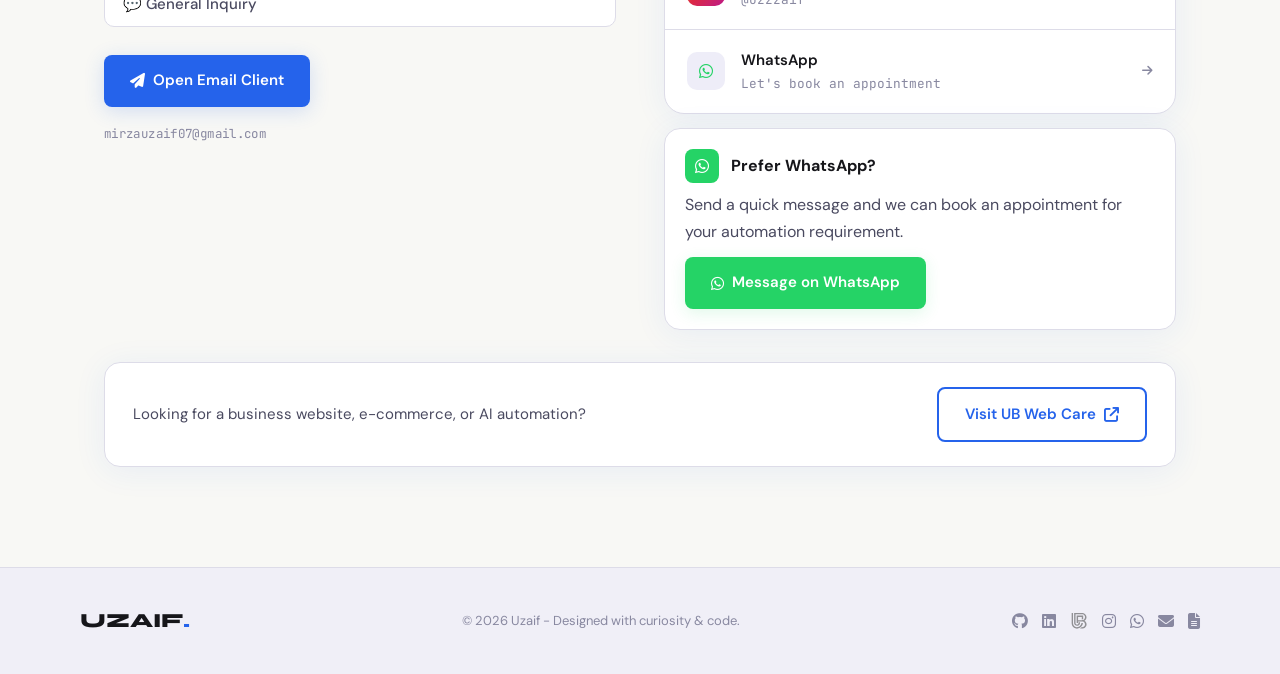
==== commit ef943cb8: "feat: configure uzzzaif.me domain, SEO canonicals, and Cloudflare Pages headers" ====
--- a/index.html
+++ b/index.html
@@ -3,11 +3,93 @@
 <head>
   <meta charset="UTF-8" />
   <meta name="viewport" content="width=device-width, initial-scale=1.0" />
-  <title>Uzaif Portfolio</title>
-  <meta name="description" content="Mirza Uzaif Baig - AI & Machine Learning developer, system builder, automation engineer. Explore projects, skills, and UB Web Care." />
+  <title>Mirza Uzaif Baig | AI &amp; ML Engineer · System Builder</title>
+  <meta name="description" content="Portfolio of Mirza Uzaif Baig — AI &amp; Machine Learning engineer, system builder, and founder of UB Web Care. Explore projects, technical architecture, and interactive systems." />
+  <meta name="keywords" content="Mirza Uzaif Baig, Uzaif, AI Engineer, Machine Learning, Python, Full Stack Developer, Kalaburagi, UB Web Care, PayOff, RuleCop, BrainShh, uzzzaif.me" />
+  <meta name="author" content="Mirza Uzaif Baig" />
+  <link rel="canonical" href="https://uzzzaif.me/" />
+
+  <!-- Open Graph / Social Media -->
+  <meta property="og:type" content="website" />
+  <meta property="og:site_name" content="Uzaif Portfolio" />
+  <meta property="og:title" content="Mirza Uzaif Baig | AI &amp; ML Engineer · System Builder" />
+  <meta property="og:description" content="AI &amp; Machine Learning engineer, system builder, and founder of UB Web Care. Explore projects, technical architecture, and interactive systems." />
+  <meta property="og:url" content="https://uzzzaif.me/" />
+  <meta property="og:image" content="https://uzzzaif.me/assets/og-image.png" />
+  <meta property="og:image:width" content="1200" />
+  <meta property="og:image:height" content="630" />
+  <meta property="og:locale" content="en_US" />
+
+  <!-- Twitter Card -->
+  <meta name="twitter:card" content="summary_large_image" />
+  <meta name="twitter:title" content="Mirza Uzaif Baig | AI &amp; ML Engineer · System Builder" />
+  <meta name="twitter:description" content="AI &amp; Machine Learning engineer, system builder, and founder of UB Web Care. Explore projects, technical architecture, and interactive systems." />
+  <meta name="twitter:image" content="https://uzzzaif.me/assets/og-image.png" />
+  <meta name="twitter:creator" content="@uzzzaif" />
+
+  <!-- Theme Color -->
+  <meta name="theme-color" content="#c0392b" />
 
   <!-- Favicon -->
   <link rel="icon" href="data:image/svg+xml,<svg xmlns=%22http://www.w3.org/2000/svg%22 viewBox=%220 0 100 100%22><text y=%22.9em%22 font-size=%2290%22>⚡</text></svg>" />
+
+  <!-- Structured Data (Schema.org JSON-LD) -->
+  <script type="application/ld+json">
+  {
+    "@context": "https://schema.org",
+    "@graph": [
+      {
+        "@type": "Person",
+        "@id": "https://uzzzaif.me/#person",
+        "name": "Mirza Uzaif Baig",
+        "alternateName": "Uzaif",
+        "url": "https://uzzzaif.me/",
+        "jobTitle": "AI & Machine Learning Engineer",
+        "email": "mirzauzaif07@gmail.com",
+        "telephone": "+91-9449619175",
+        "address": {
+          "@type": "PostalAddress",
+          "addressLocality": "Kalaburagi",
+          "addressRegion": "Karnataka",
+          "addressCountry": "IN"
+        },
+        "alumniOf": {
+          "@type": "CollegeOrUniversity",
+          "name": "Poojya Doddappa Appa College of Engineering"
+        },
+        "knowsAbout": [
+          "Artificial Intelligence",
+          "Machine Learning",
+          "Deep Learning",
+          "Computer Vision",
+          "YOLOv8",
+          "Large Language Models",
+          "Workflow Automation",
+          "Web Engineering"
+        ],
+        "sameAs": [
+          "https://github.com/uzzzaif",
+          "https://www.linkedin.com/in/mirza-uzaif-baig/",
+          "https://instagram.com/uzzzaif"
+        ],
+        "founder": {
+          "@type": "Organization",
+          "name": "UB Web Care",
+          "url": "https://ubwebcare.studio/"
+        }
+      },
+      {
+        "@type": "WebSite",
+        "@id": "https://uzzzaif.me/#website",
+        "url": "https://uzzzaif.me/",
+        "name": "Mirza Uzaif Baig Portfolio",
+        "publisher": {
+          "@id": "https://uzzzaif.me/#person"
+        }
+      }
+    ]
+  }
+  </script>
 
   <!-- Fonts -->
   <link href="https://fonts.googleapis.com/css2?family=Syne:wght@400;600;700;800&family=DM+Sans:ital,opsz,wght@0,9..40,300;0,9..40,400;0,9..40,500;1,9..40,300&family=JetBrains+Mono:wght@400;500&display=swap" rel="stylesheet" />
@@ -171,7 +253,7 @@
                aria-label="LinkedIn" title="LinkedIn" role="listitem">
               <i class="fab fa-linkedin" aria-hidden="true"></i>
             </a>
-            <a href="https://ubwebcare.vercel.app/" target="_blank" rel="noopener noreferrer"
+            <a href="https://ubwebcare.studio/" target="_blank" rel="noopener noreferrer"
                aria-label="UB WebCare" title="UB WebCare" role="listitem" class="hero-link-ub">
               <img src="assets/UB_light_trans_SVG.svg" class="ub-link-icon ub-link-icon--light" alt="" aria-hidden="true" width="20" height="20" />
               <img src="assets/UB_dark_trans_SVG.svg"  class="ub-link-icon ub-link-icon--dark"  alt="" aria-hidden="true" width="20" height="20" />
@@ -768,7 +850,7 @@
       </div><!-- /.ub-services-grid -->
 
       <div class="ub-cta-row reveal" data-delay="4">
-        <a href="https://ubwebcare.vercel.app" target="_blank" rel="noopener noreferrer"
+        <a href="https://ubwebcare.studio" target="_blank" rel="noopener noreferrer"
            class="btn btn-primary" aria-label="Visit UB Web Care website">
           VISIT UB WEB CARE <i class="fas fa-arrow-up-right-from-square" aria-hidden="true"></i>
         </a>
@@ -963,7 +1045,7 @@
       <!-- Business secondary CTA -->
       <div class="contact-business-cta reveal" data-delay="4">
         <p>Looking for a business website, e-commerce, or AI automation?</p>
-        <a href="https://ubwebcare.vercel.app" target="_blank" rel="noopener noreferrer"
+        <a href="https://ubwebcare.studio" target="_blank" rel="noopener noreferrer"
            class="btn btn-outline" aria-label="Visit UB Web Care for business services">
           Visit UB Web Care <i class="fas fa-arrow-up-right-from-square" aria-hidden="true"></i>
         </a>
@@ -985,7 +1067,7 @@
            aria-label="GitHub" title="GitHub"><i class="fab fa-github" aria-hidden="true"></i></a>
         <a href="https://www.linkedin.com/in/mirza-uzaif-baig/" target="_blank" rel="noopener noreferrer"
            aria-label="LinkedIn" title="LinkedIn"><i class="fab fa-linkedin" aria-hidden="true"></i></a>
-        <a href="https://ubwebcare.vercel.app/" target="_blank" rel="noopener noreferrer"
+        <a href="https://ubwebcare.studio/" target="_blank" rel="noopener noreferrer"
            aria-label="UB WebCare" title="UB WebCare" class="footer-link-ub">
           <img src="assets/UB_light_trans_SVG.svg" class="ub-link-icon ub-link-icon--light" alt="" aria-hidden="true" width="18" height="18" />
           <img src="assets/UB_dark_trans_SVG.svg"  class="ub-link-icon ub-link-icon--dark"  alt="" aria-hidden="true" width="18" height="18" />
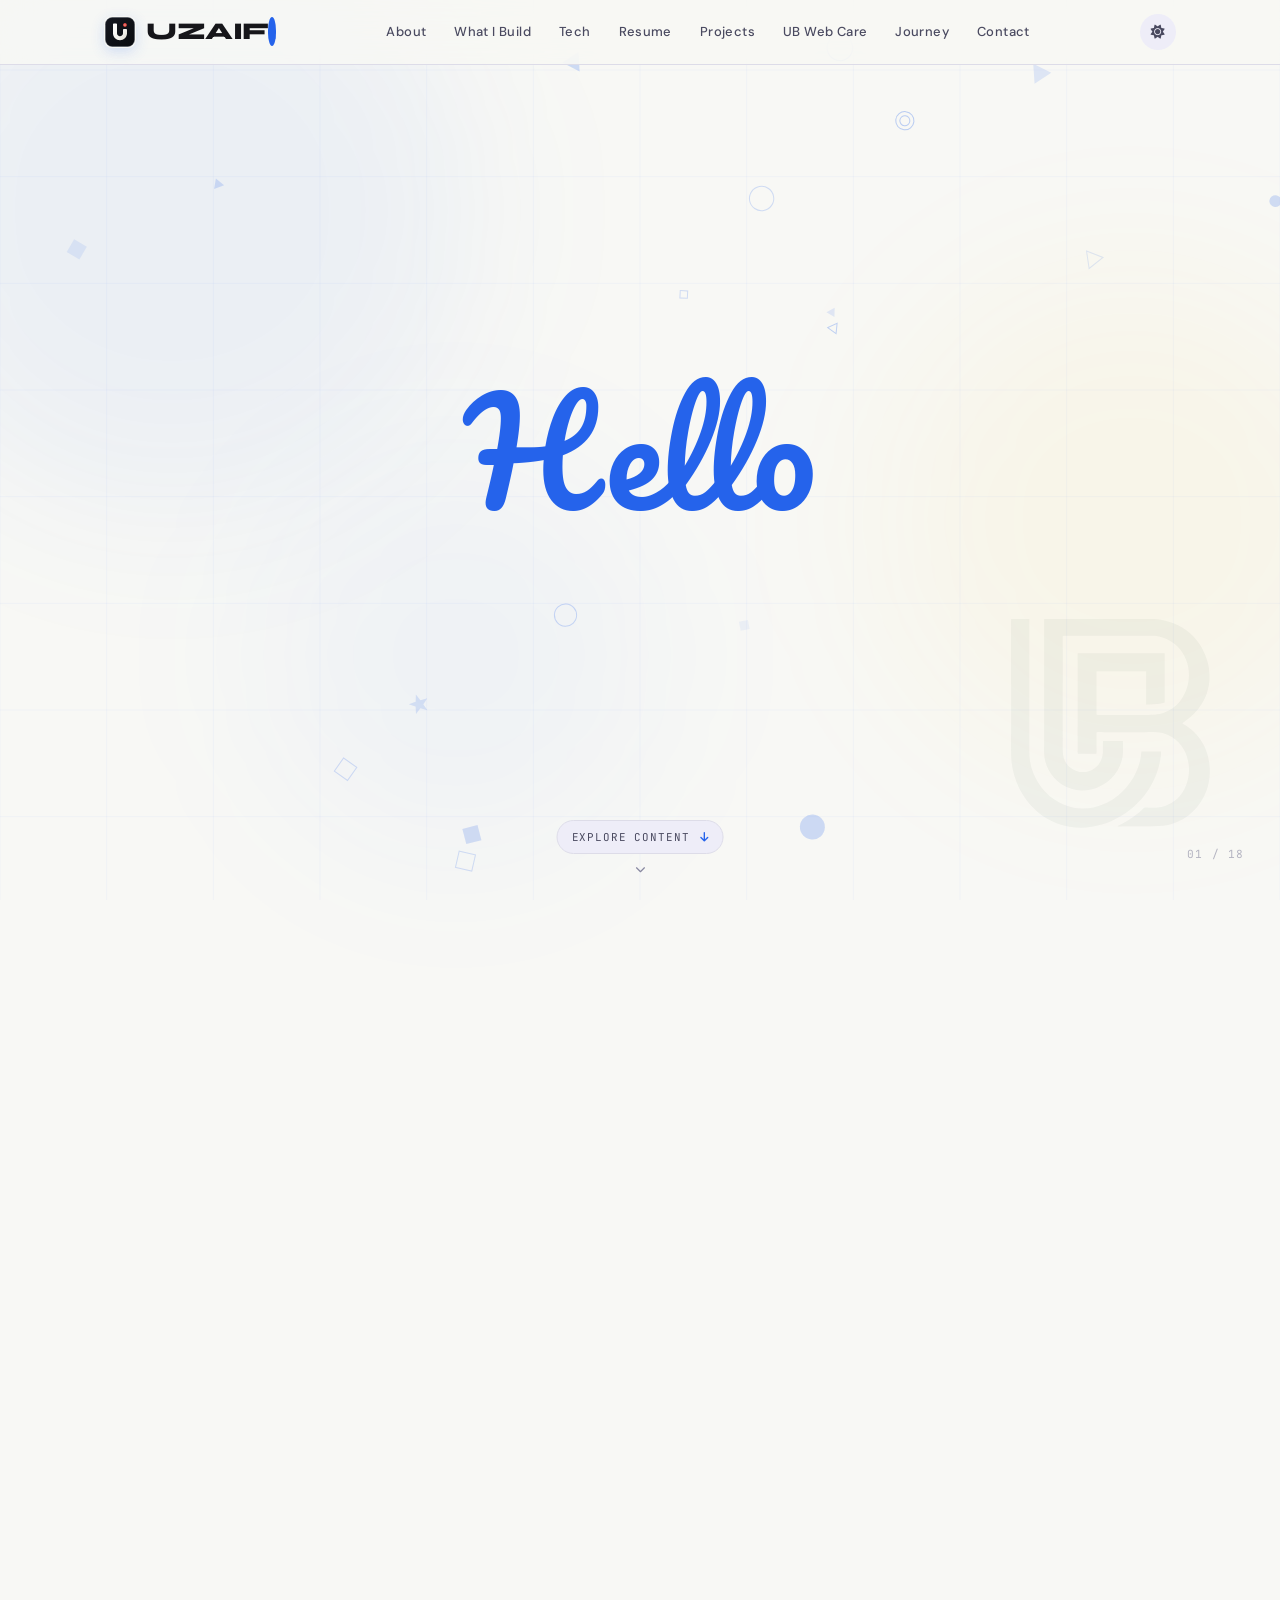
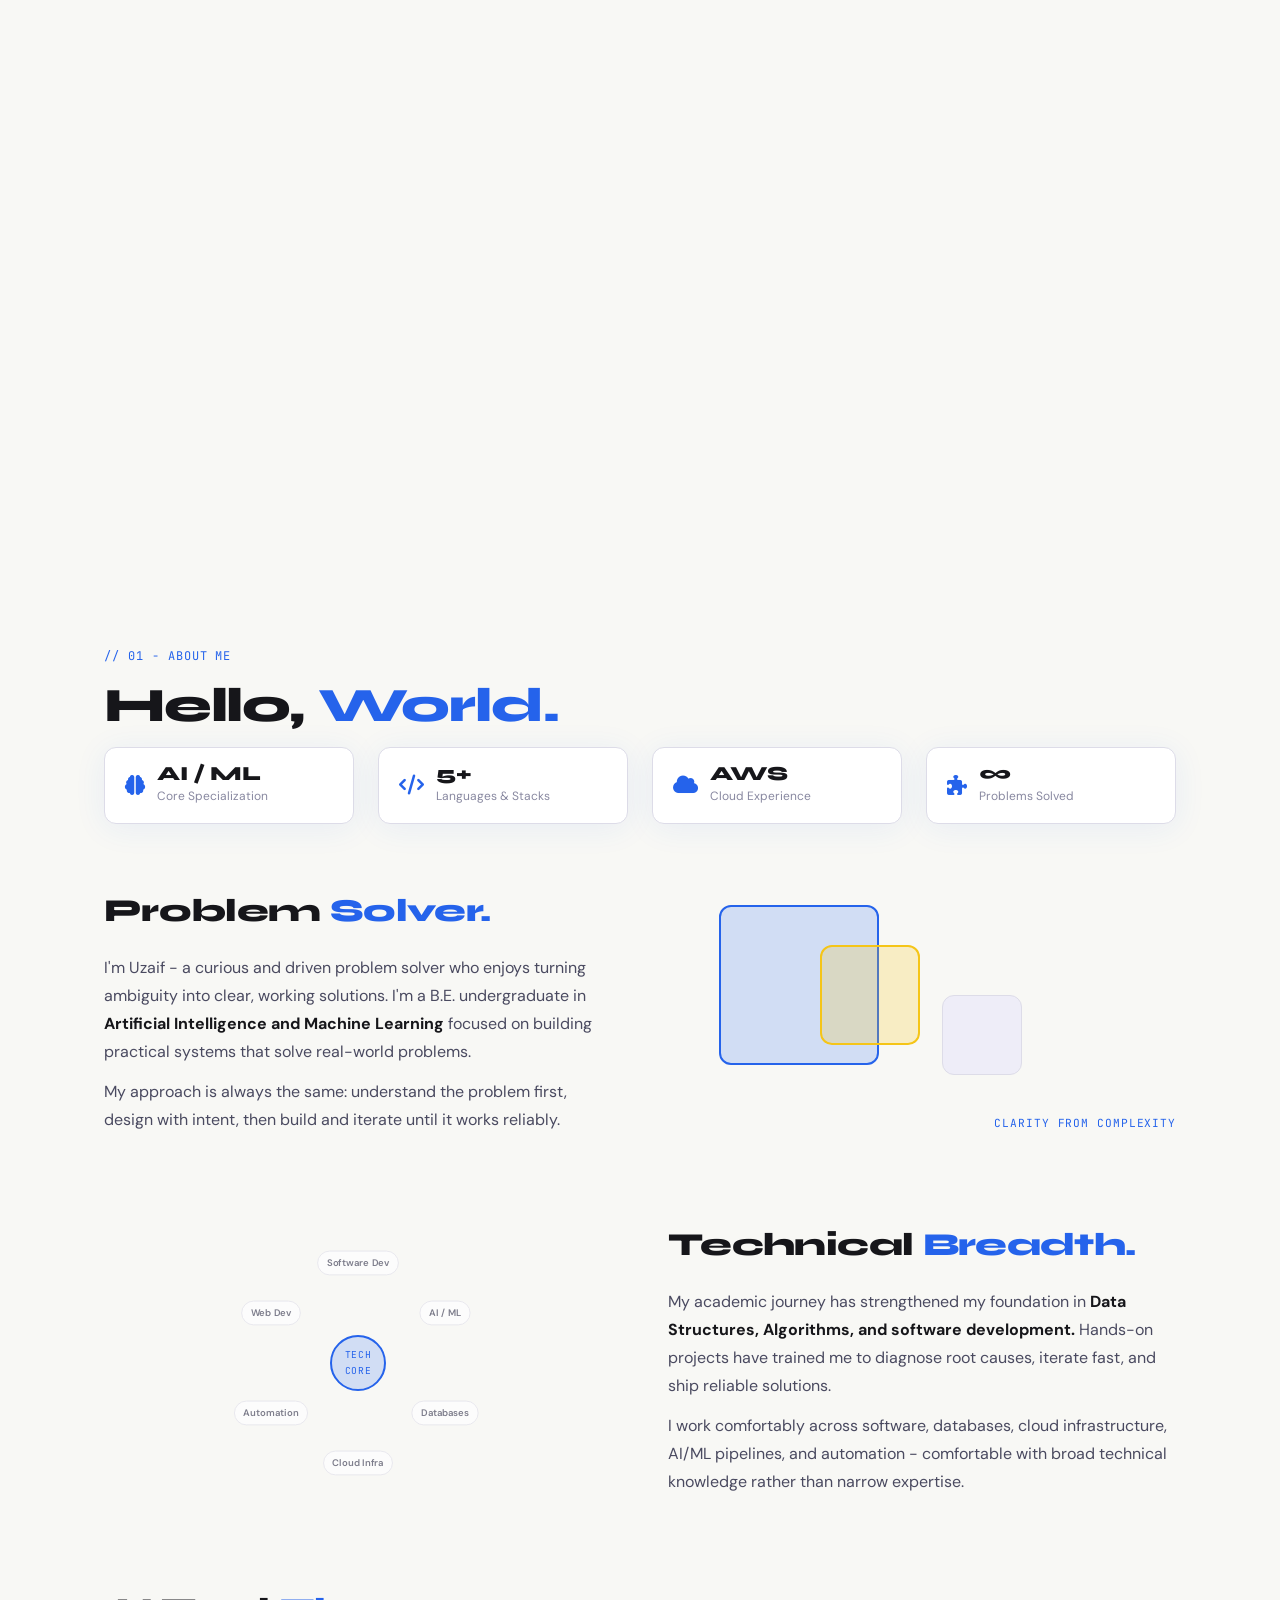
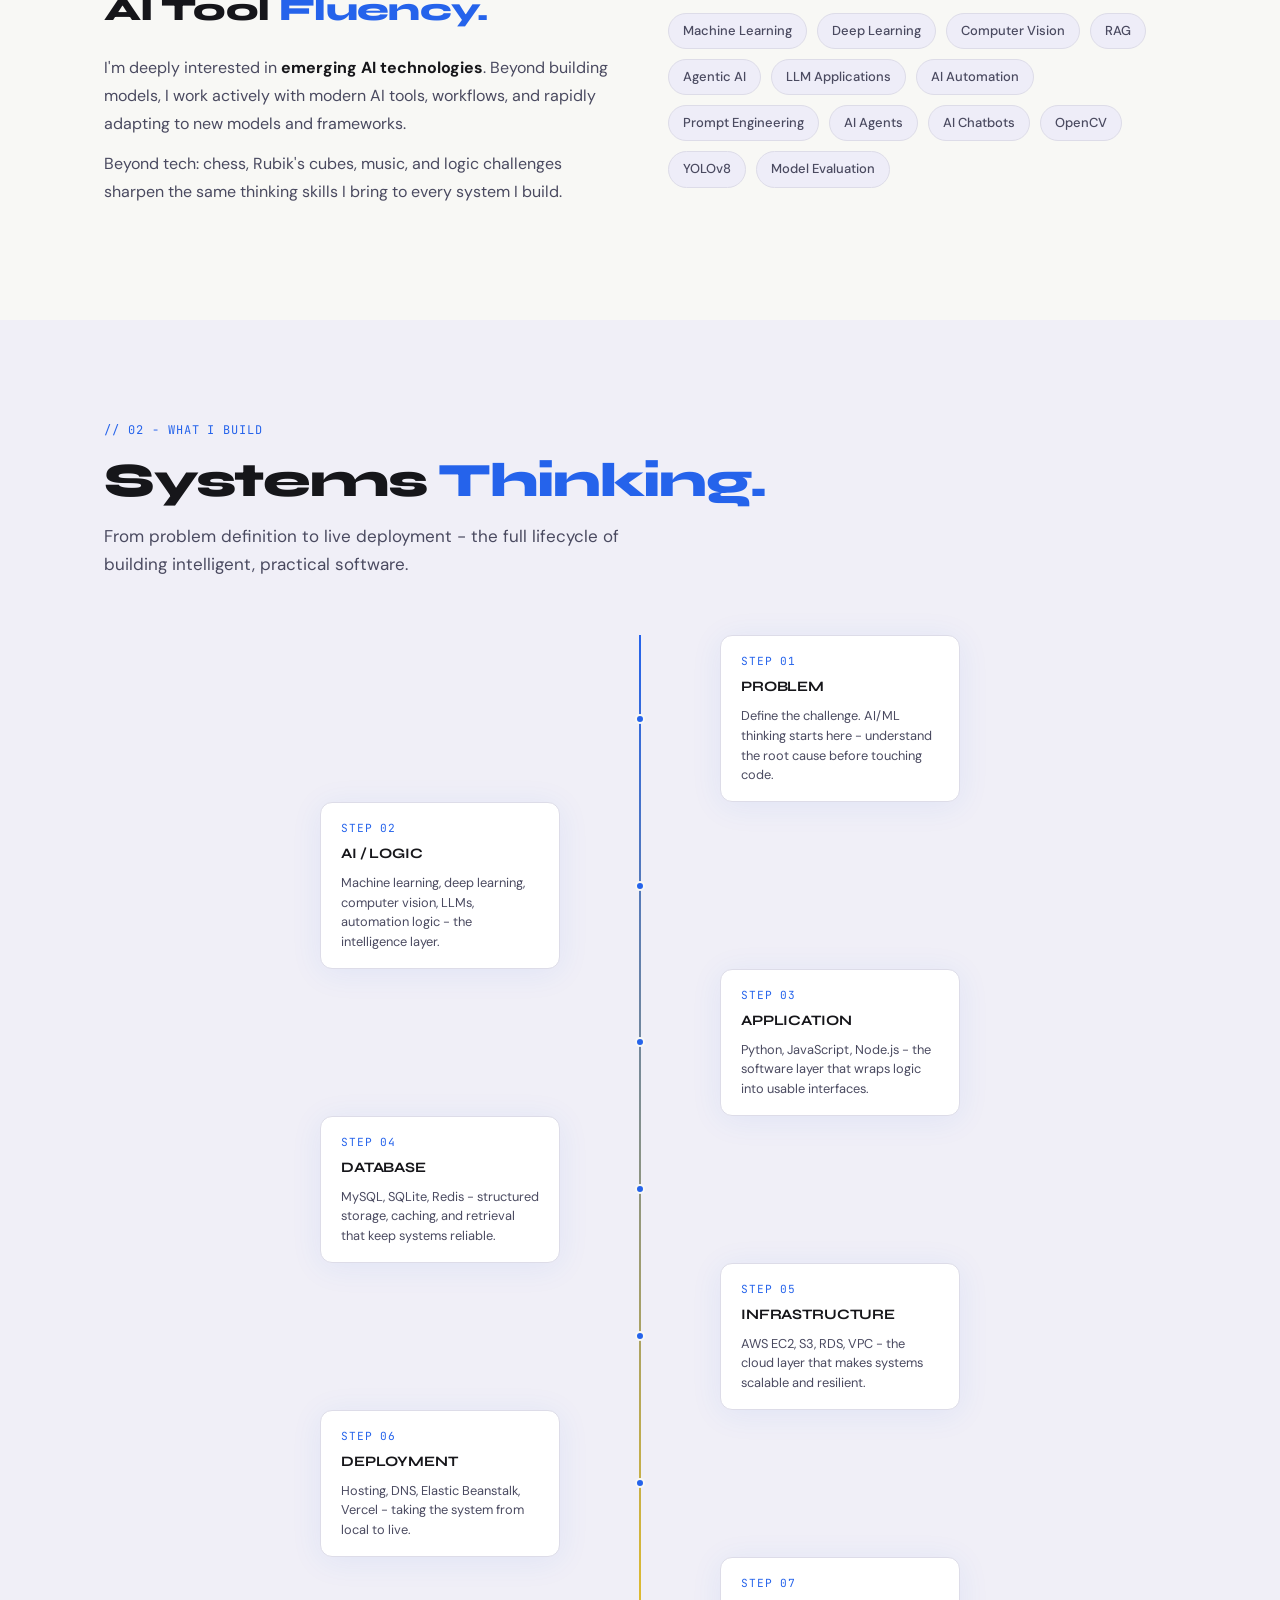
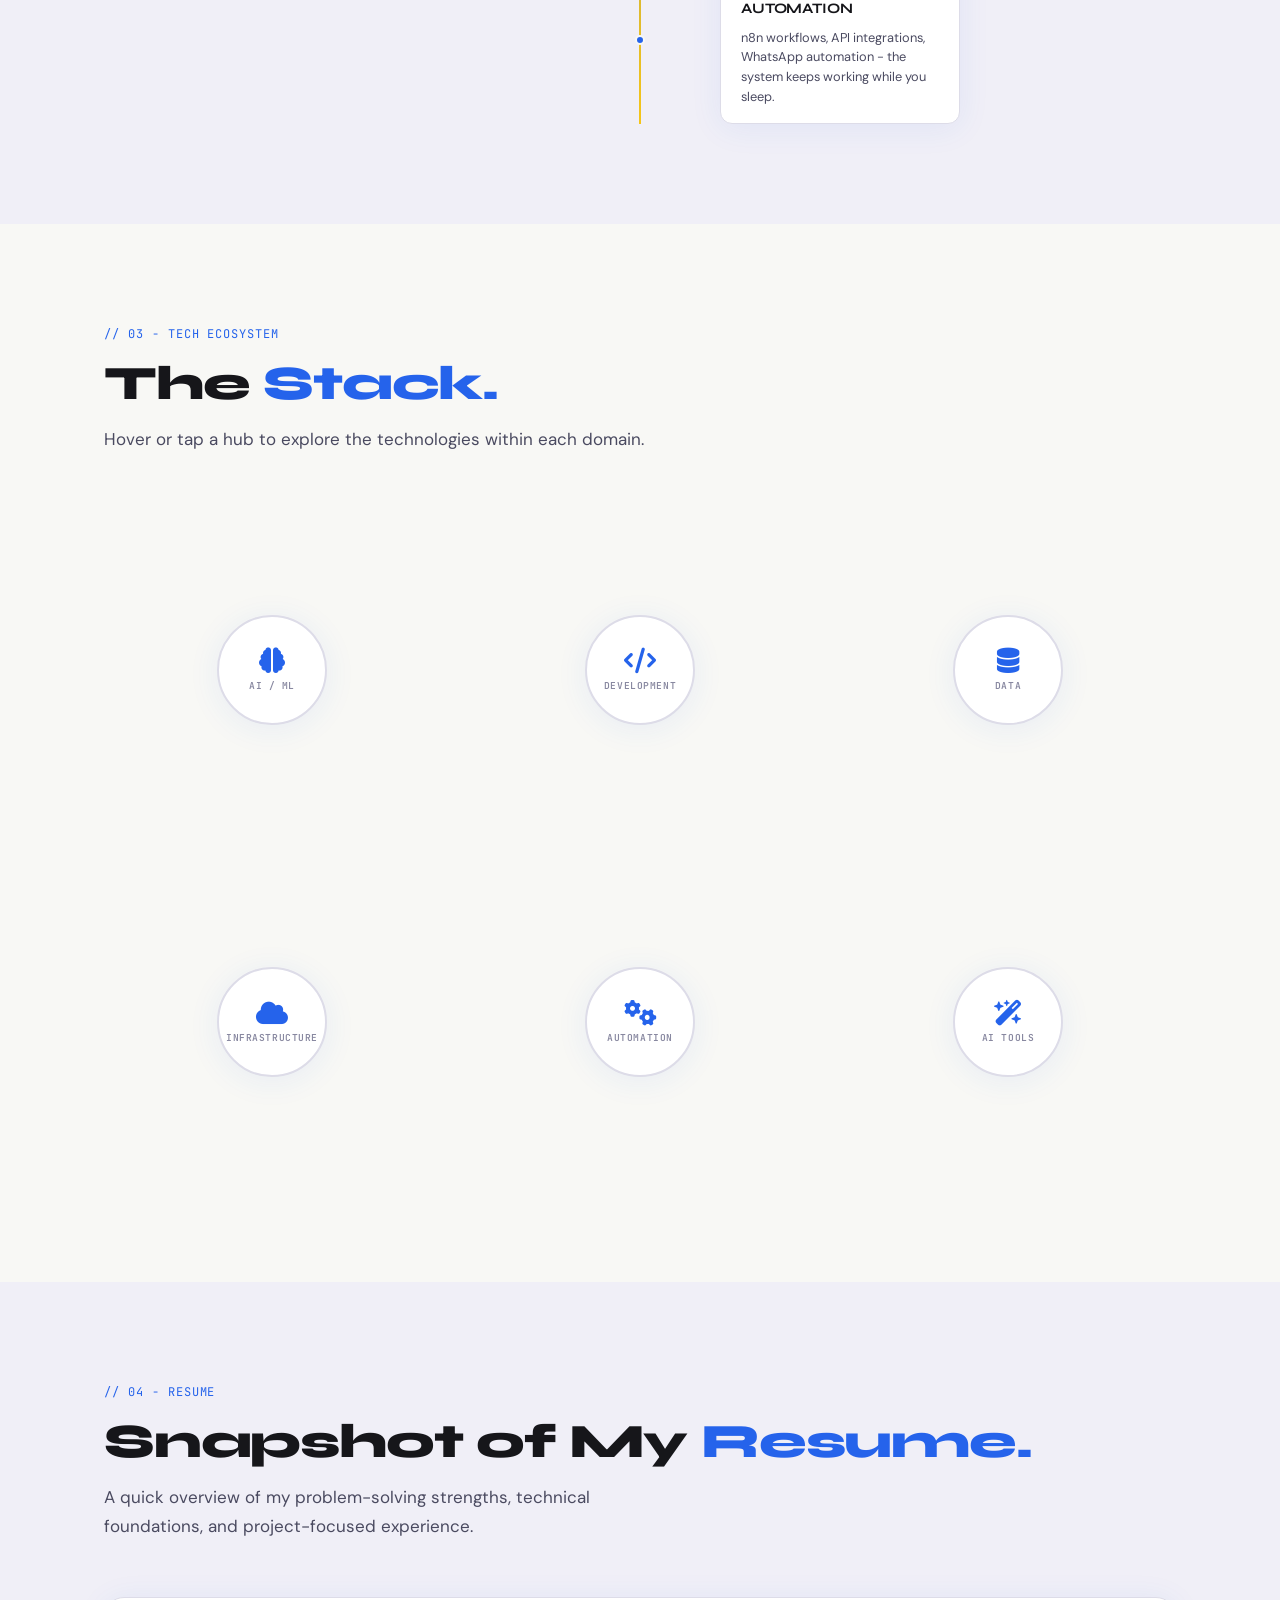
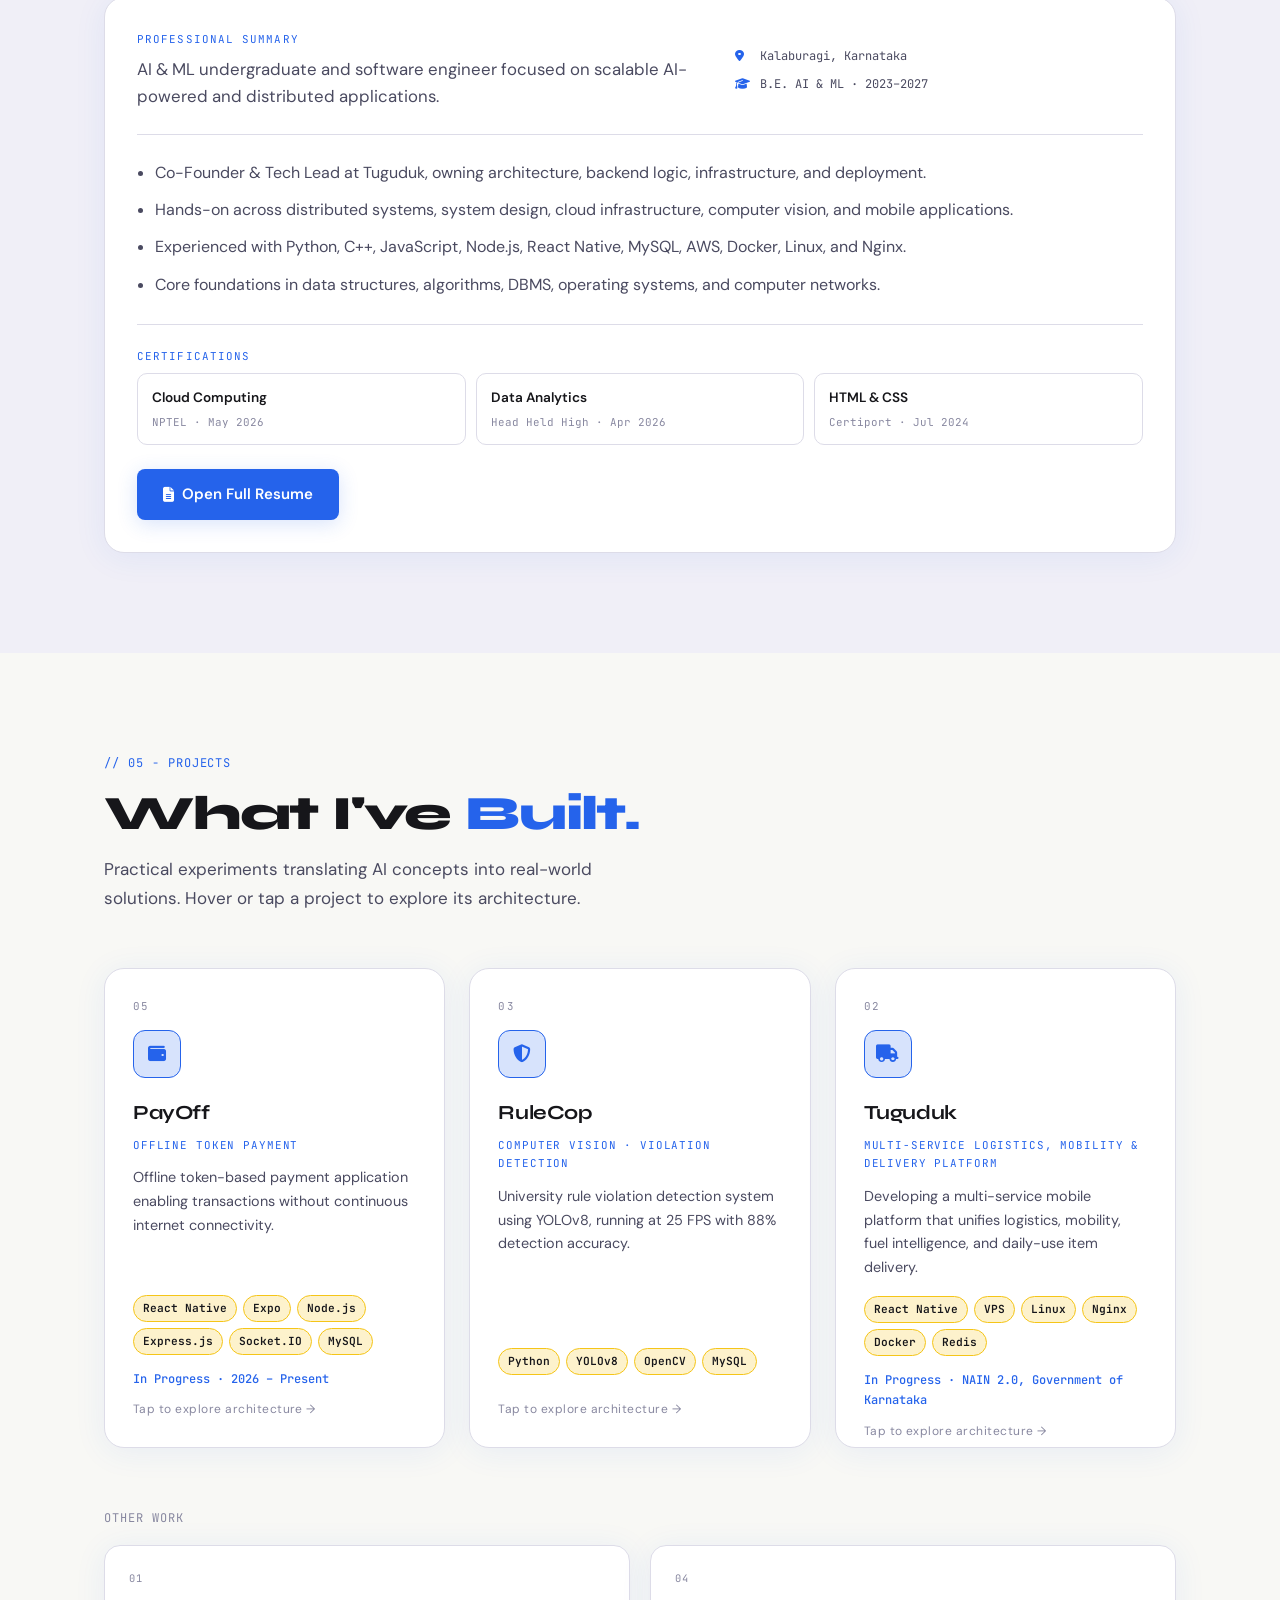
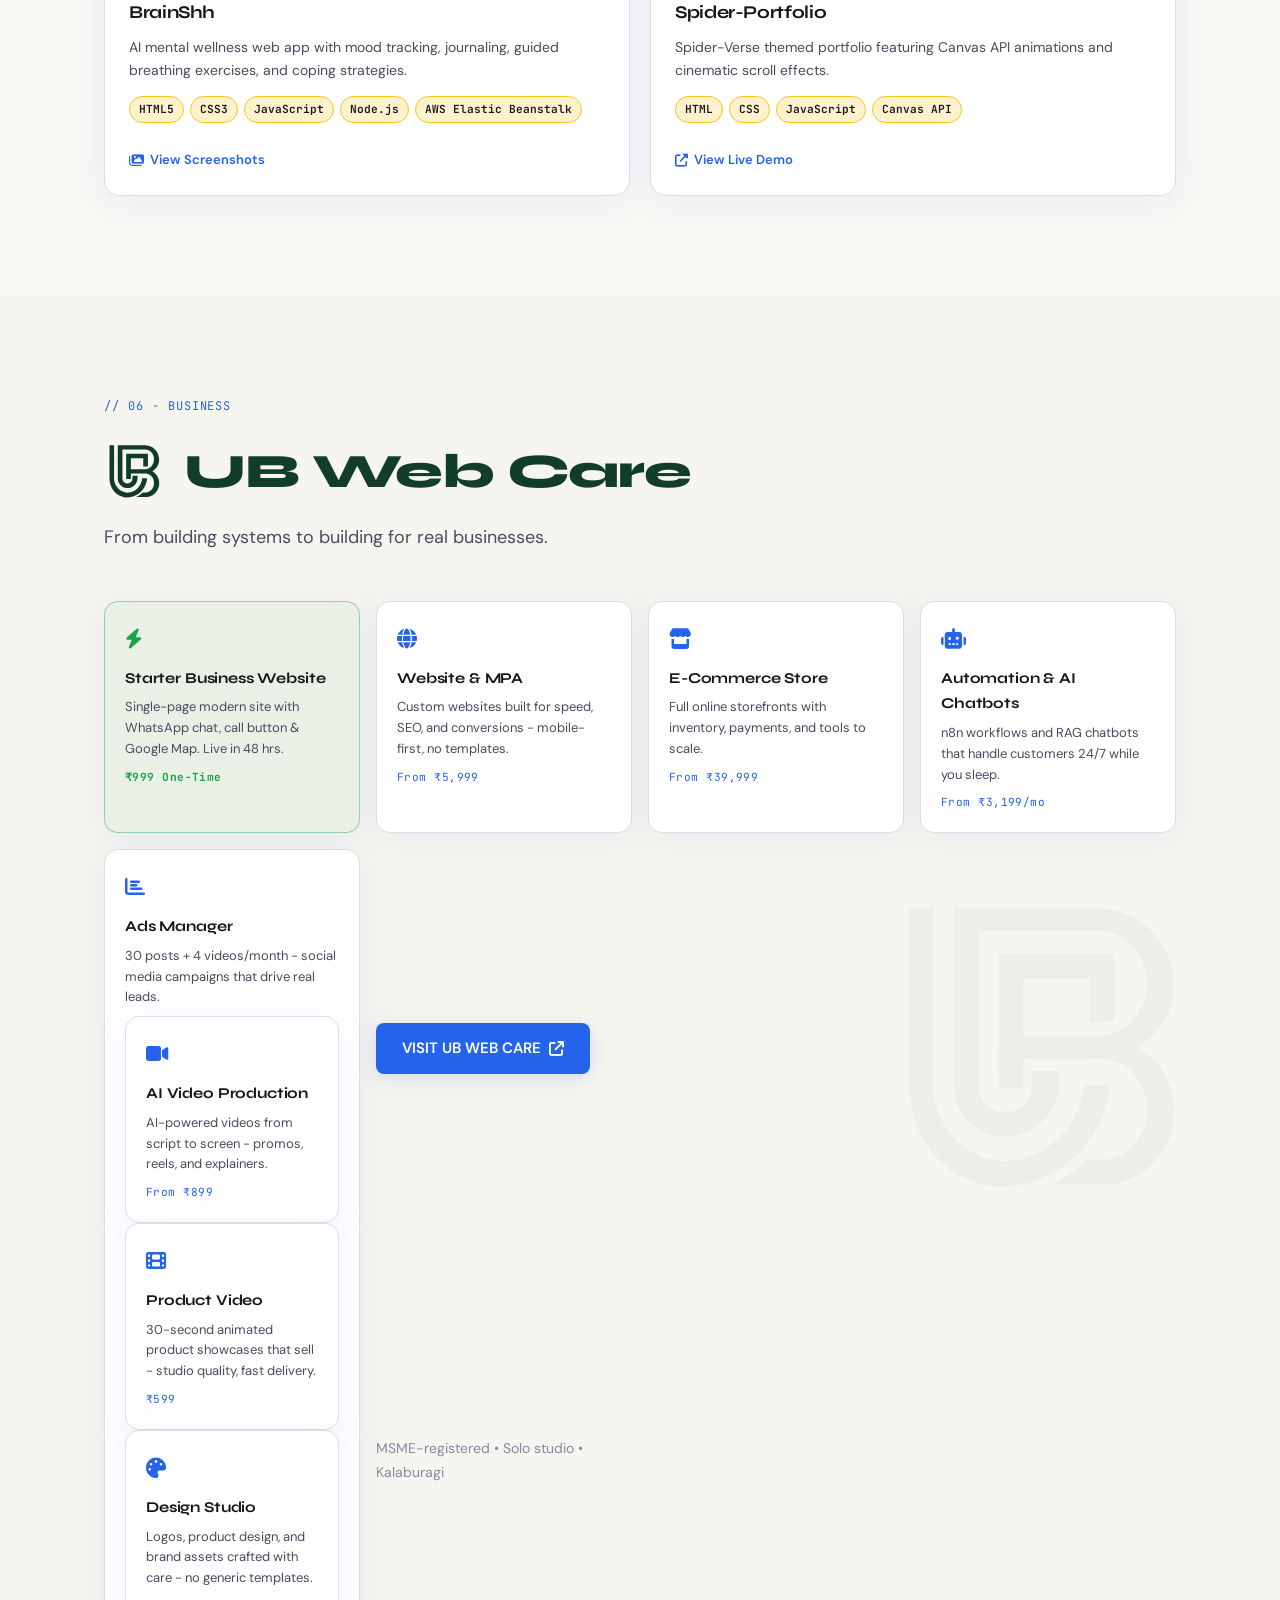
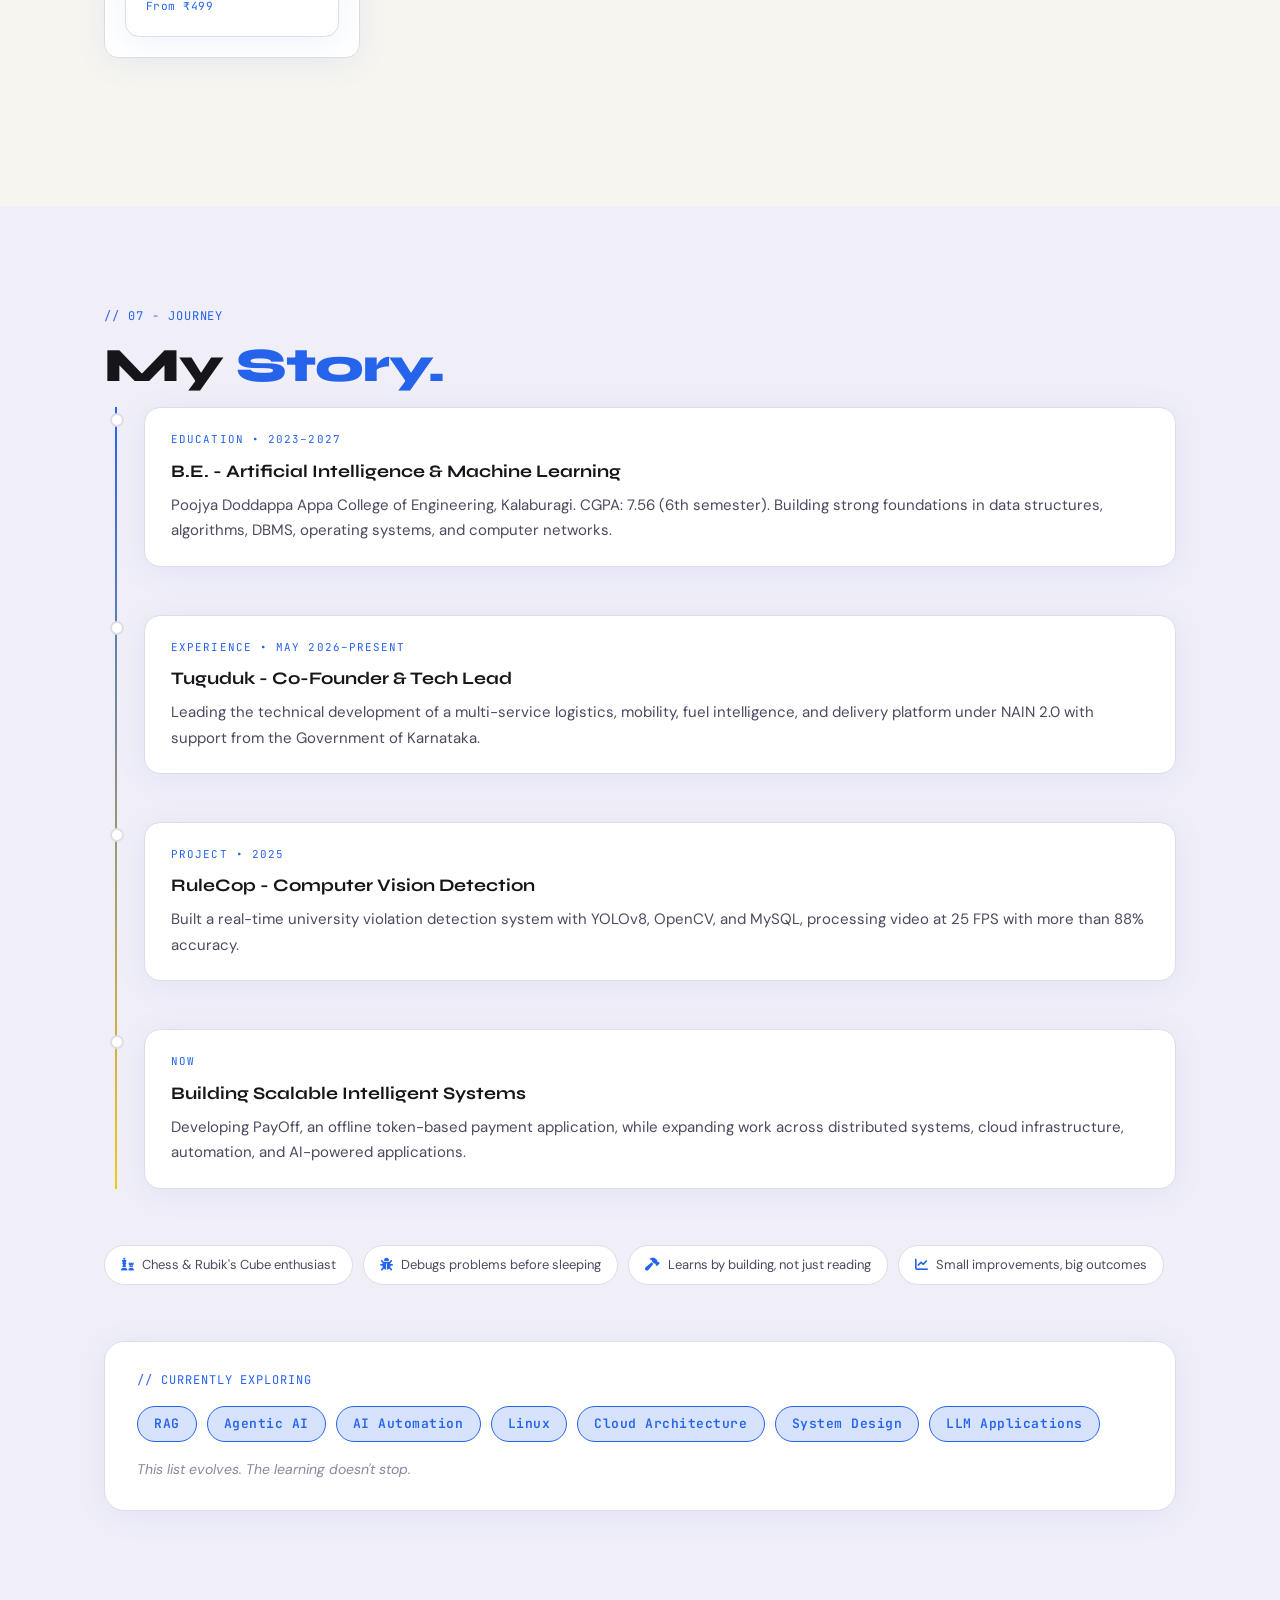
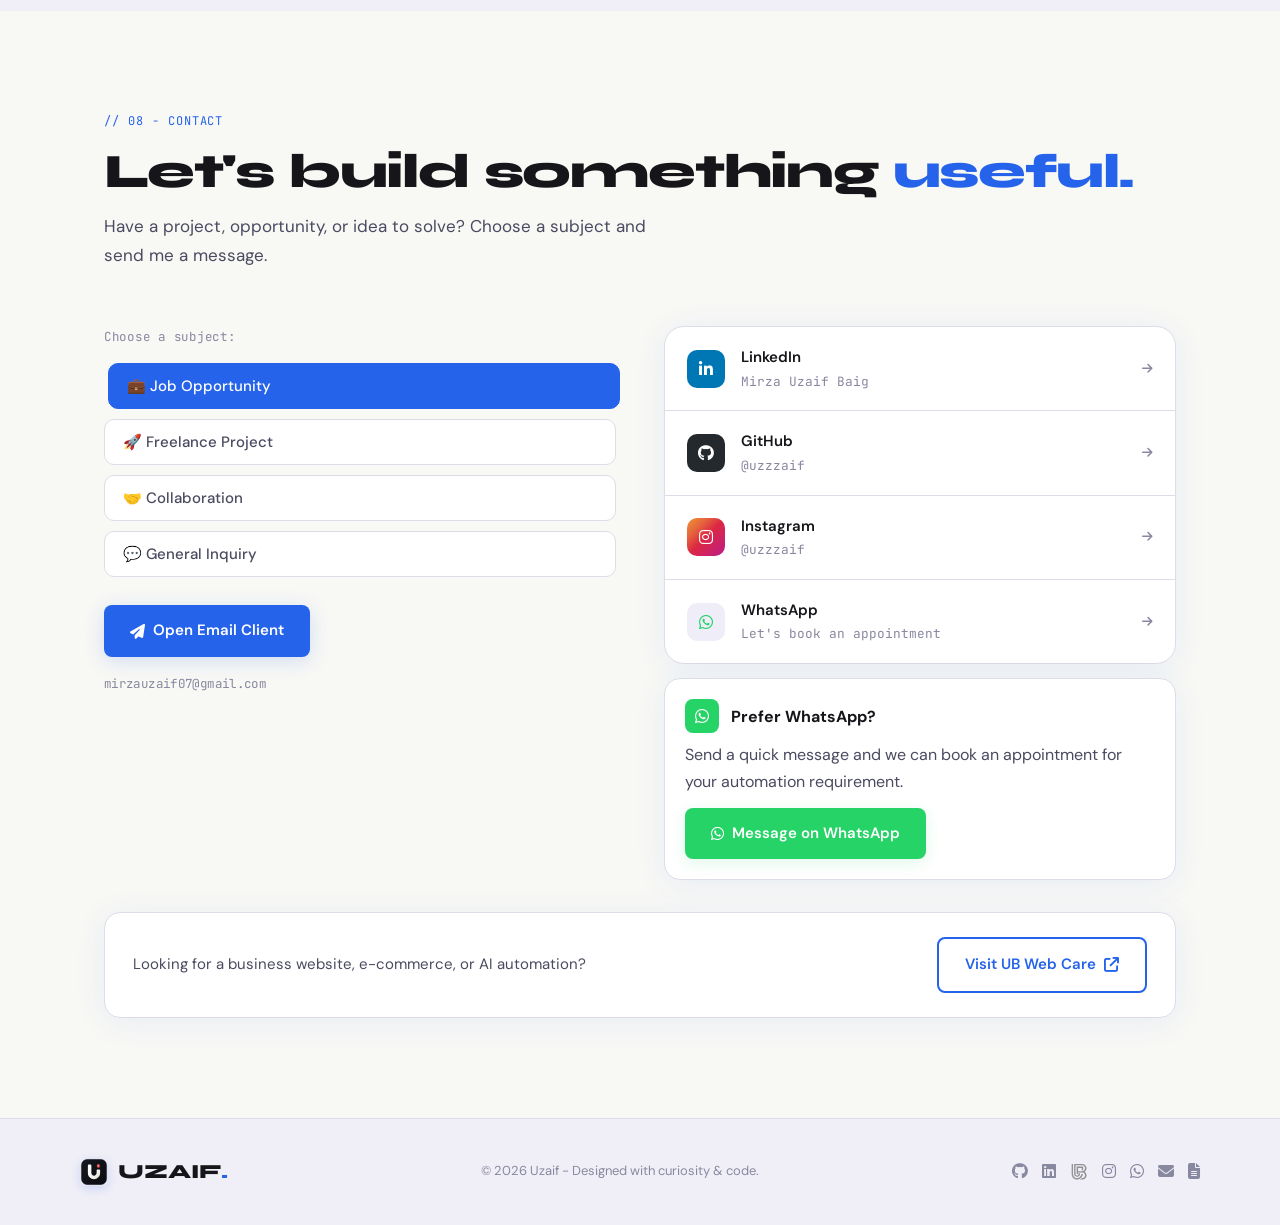
==== commit 866005ad: "feat(seo): add llms.txt, update robots.txt for AI agents, add ₹999 starter website to UB section" ====
--- a/index.html
+++ b/index.html
@@ -3,16 +3,17 @@
 <head>
   <meta charset="UTF-8" />
   <meta name="viewport" content="width=device-width, initial-scale=1.0" />
-  <title>Mirza Uzaif Baig | AI &amp; ML Engineer · System Builder</title>
-  <meta name="description" content="Portfolio of Mirza Uzaif Baig — AI &amp; Machine Learning engineer, system builder, and founder of UB Web Care. Explore projects, technical architecture, and interactive systems." />
+  <title>Mirza Uzaif Baig | AI &amp; ML Engineer &bull; System Builder</title>
+  <meta name="description" content="Portfolio of Mirza Uzaif Baig &mdash; AI &amp; Machine Learning engineer, system builder, and founder of UB Web Care. Explore projects, technical architecture, and interactive systems." />
   <meta name="keywords" content="Mirza Uzaif Baig, Uzaif, AI Engineer, Machine Learning, Python, Full Stack Developer, Kalaburagi, UB Web Care, PayOff, RuleCop, BrainShh, uzzzaif.me" />
   <meta name="author" content="Mirza Uzaif Baig" />
   <link rel="canonical" href="https://uzzzaif.me/" />
+  <link rel="help" type="text/plain" href="https://uzzzaif.me/llms.txt" title="LLM Context" />
 
   <!-- Open Graph / Social Media -->
   <meta property="og:type" content="website" />
   <meta property="og:site_name" content="Uzaif Portfolio" />
-  <meta property="og:title" content="Mirza Uzaif Baig | AI &amp; ML Engineer · System Builder" />
+  <meta property="og:title" content="Mirza Uzaif Baig | AI &amp; ML Engineer &bull; System Builder" />
   <meta property="og:description" content="AI &amp; Machine Learning engineer, system builder, and founder of UB Web Care. Explore projects, technical architecture, and interactive systems." />
   <meta property="og:url" content="https://uzzzaif.me/" />
   <meta property="og:image" content="https://uzzzaif.me/assets/og-image.png" />
@@ -22,7 +23,7 @@
 
   <!-- Twitter Card -->
   <meta name="twitter:card" content="summary_large_image" />
-  <meta name="twitter:title" content="Mirza Uzaif Baig | AI &amp; ML Engineer · System Builder" />
+  <meta name="twitter:title" content="Mirza Uzaif Baig | AI &amp; ML Engineer &bull; System Builder" />
   <meta name="twitter:description" content="AI &amp; Machine Learning engineer, system builder, and founder of UB Web Care. Explore projects, technical architecture, and interactive systems." />
   <meta name="twitter:image" content="https://uzzzaif.me/assets/og-image.png" />
   <meta name="twitter:creator" content="@uzzzaif" />
@@ -30,8 +31,14 @@
   <!-- Theme Color -->
   <meta name="theme-color" content="#c0392b" />
 
-  <!-- Favicon -->
-  <link rel="icon" href="data:image/svg+xml,<svg xmlns=%22http://www.w3.org/2000/svg%22 viewBox=%220 0 100 100%22><text y=%22.9em%22 font-size=%2290%22>⚡</text></svg>" />
+  <!-- Favicons -->
+  <link rel="icon" href="assets/favicons/favicon.ico" sizes="32x32" />
+  <link rel="icon" type="image/svg+xml" href="assets/favicons/favicon.svg" />
+  <link rel="icon" type="image/png" sizes="96x96" href="assets/favicons/favicon-96x96.png" />
+  <link rel="apple-touch-icon" href="assets/favicons/apple-touch-icon.png" />
+  <link rel="icon" type="image/png" sizes="192x192" href="assets/favicons/web-app-manifest-192x192.png" />
+  <link rel="icon" type="image/png" sizes="512x512" href="assets/favicons/web-app-manifest-512x512.png" />
+  <link rel="manifest" href="assets/favicons/site.webmanifest" />
 
   <!-- Structured Data (Schema.org JSON-LD) -->
   <script type="application/ld+json">
@@ -108,7 +115,10 @@
   <!--  LOADING SCREEN  -->
   <div id="loader" aria-hidden="true">
     <div class="loader-inner">
-      <div class="loader-logo">UZAIF<span>.</span></div>
+      <div class="loader-logo-wrap">
+        <img src="assets/uzaif-logo.svg" alt="Uzaif Logo" class="loader-logo-mark" width="72" height="72" />
+        <div class="loader-logo">UZAIF<span>.</span></div>
+      </div>
       <div class="loader-bar-track">
         <div class="loader-bar-fill" id="loader-bar-fill"></div>
       </div>
@@ -143,7 +153,10 @@
        ══════════════════════════════════════════════ -->
   <nav id="navbar" aria-label="Site navigation">
     <div class="nav-inner">
-      <a href="#hero-driver" class="nav-logo" aria-label="Uzaif - home">UZAIF<span>.</span></a>
+      <a href="#hero-driver" class="nav-logo" aria-label="Uzaif - home">
+        <img src="assets/uzaif-logo.svg" alt="" aria-hidden="true" class="nav-logo-mark" width="32" height="32" />
+        <span>UZAIF<span class="dot">.</span></span>
+      </a>
 
       <div class="nav-links" id="nav-links" role="list">
         <a href="#about"        class="nav-link" role="listitem">About</a>
@@ -798,53 +811,60 @@
 
       <div class="ub-services-grid reveal" data-delay="3">
 
+        <div class="ub-service-card" style="border: 1px solid rgba(22, 163, 74, 0.4); background: rgba(22, 163, 74, 0.05);">
+          <span class="ub-service-icon"><i class="fas fa-bolt" aria-hidden="true" style="color: #16a34a;"></i></span>
+          <div class="ub-service-name">Starter Business Website</div>
+          <div class="ub-service-desc">Single-page modern site with WhatsApp chat, call button &amp; Google Map. Live in 48 hrs.</div>
+          <div class="ub-service-price" style="color: #16a34a; font-weight: 700;">&#8377;999 One-Time</div>
+        </div>
+
         <div class="ub-service-card">
           <span class="ub-service-icon"><i class="fas fa-globe" aria-hidden="true"></i></span>
           <div class="ub-service-name">Website &amp; MPA</div>
           <div class="ub-service-desc">Custom websites built for speed, SEO, and conversions - mobile-first, no templates.</div>
-          <div class="ub-service-price">From ₹5,999/mo</div>
+          <div class="ub-service-price">From &#8377;5,999</div>
         </div>
 
         <div class="ub-service-card">
           <span class="ub-service-icon"><i class="fas fa-store" aria-hidden="true"></i></span>
           <div class="ub-service-name">E-Commerce Store</div>
           <div class="ub-service-desc">Full online storefronts with inventory, payments, and tools to scale.</div>
-          <div class="ub-service-price">From ₹39,999</div>
+          <div class="ub-service-price">From &#8377;39,999</div>
         </div>
 
         <div class="ub-service-card">
           <span class="ub-service-icon"><i class="fas fa-robot" aria-hidden="true"></i></span>
           <div class="ub-service-name">Automation &amp; AI Chatbots</div>
           <div class="ub-service-desc">n8n workflows and RAG chatbots that handle customers 24/7 while you sleep.</div>
-          <div class="ub-service-price">From ₹3,199/mo</div>
+          <div class="ub-service-price">From &#8377;3,199/mo</div>
         </div>
 
         <div class="ub-service-card">
           <span class="ub-service-icon"><i class="fas fa-chart-bar" aria-hidden="true"></i></span>
           <div class="ub-service-name">Ads Manager</div>
           <div class="ub-service-desc">30 posts + 4 videos/month - social media campaigns that drive real leads.</div>
-          <div class="ub-service-price">₹2,999/mo</div>
+          <div &#8377;2,999/mo</div>
         </div>
 
         <div class="ub-service-card">
           <span class="ub-service-icon"><i class="fas fa-video" aria-hidden="true"></i></span>
           <div class="ub-service-name">AI Video Production</div>
           <div class="ub-service-desc">AI-powered videos from script to screen - promos, reels, and explainers.</div>
-          <div class="ub-service-price">From ₹899</div>
+          <div class="ub-service-price">From &#8377;899</div>
         </div>
 
         <div class="ub-service-card">
           <span class="ub-service-icon"><i class="fas fa-film" aria-hidden="true"></i></span>
           <div class="ub-service-name">Product Video</div>
           <div class="ub-service-desc">30-second animated product showcases that sell - studio quality, fast delivery.</div>
-          <div class="ub-service-price">₹599</div>
+          <div class="ub-service-price">&#8377;599</div>
         </div>
 
         <div class="ub-service-card">
           <span class="ub-service-icon"><i class="fas fa-palette" aria-hidden="true"></i></span>
           <div class="ub-service-name">Design Studio</div>
           <div class="ub-service-desc">Logos, product design, and brand assets crafted with care - no generic templates.</div>
-          <div class="ub-service-price">From ₹499</div>
+          <div class="ub-service-price">From &#8377;499</div>
         </div>
 
       </div><!-- /.ub-services-grid -->
@@ -855,7 +875,7 @@
           VISIT UB WEB CARE <i class="fas fa-arrow-up-right-from-square" aria-hidden="true"></i>
         </a>
         <p style="color:var(--text-3); font-size:0.875rem;">
-          MSME-registered · Solo studio · Kalaburagi
+          MSME-registered &bull; Solo studio &bull; Kalaburagi
         </p>
       </div>
 
@@ -881,7 +901,7 @@
         <div class="timeline-item">
           <div class="timeline-dot"></div>
           <div class="timeline-content">
-            <div class="timeline-tag">Education · 2023–2027</div>
+            <div class="timeline-tag">Education &bull; 2023&ndash;2027</div>
             <h3>B.E. - Artificial Intelligence &amp; Machine Learning</h3>
             <p>
               Poojya Doddappa Appa College of Engineering, Kalaburagi.
@@ -894,7 +914,7 @@
         <div class="timeline-item">
           <div class="timeline-dot"></div>
           <div class="timeline-content">
-            <div class="timeline-tag">Experience · May 2026–Present</div>
+            <div class="timeline-tag">Experience &bull; May 2026&ndash;Present</div>
             <h3>Tuguduk - Co-Founder &amp; Tech Lead</h3>
             <p>
               Leading the technical development of a multi-service logistics,
@@ -907,7 +927,7 @@
         <div class="timeline-item">
           <div class="timeline-dot"></div>
           <div class="timeline-content">
-            <div class="timeline-tag">Project · 2025</div>
+            <div class="timeline-tag">Project &bull; 2025</div>
             <h3>RuleCop - Computer Vision Detection</h3>
             <p>
               Built a real-time university violation detection system with YOLOv8,
@@ -1060,7 +1080,10 @@
        ══════════════════════════════════════════════ -->
   <footer>
     <div class="footer-inner">
-      <div class="footer-brand">UZAIF<span class="accent">.</span></div>
+      <div class="footer-brand">
+        <img src="assets/uzaif-logo.svg" alt="" aria-hidden="true" class="footer-logo-mark" width="28" height="28" />
+        <span>UZAIF<span class="accent">.</span></span>
+      </div>
       <p class="footer-copy">© 2026 Uzaif - Designed with curiosity &amp; code.</p>
       <div class="footer-links" aria-label="Footer social links">
         <a href="https://github.com/uzzzaif" target="_blank" rel="noopener noreferrer"
--- a/style.css
+++ b/style.css
@@ -173,6 +173,26 @@
   user-select: none;
 }
 
+.loader-logo-wrap {
+  display: flex;
+  flex-direction: column;
+  align-items: center;
+  gap: 16px;
+}
+
+.loader-logo-mark {
+  width: 72px;
+  height: 72px;
+  border-radius: 18px;
+  box-shadow: 0 10px 30px var(--accent-glow);
+  animation: loaderLogoFloat 2.4s ease-in-out infinite;
+}
+
+@keyframes loaderLogoFloat {
+  0%, 100% { transform: translateY(0px) scale(1); filter: drop-shadow(0 8px 24px var(--accent-glow)); }
+  50%      { transform: translateY(-6px) scale(1.03); filter: drop-shadow(0 14px 32px var(--accent-glow)); }
+}
+
 .loader-logo {
   font-family: var(--font-display);
   font-size: clamp(2.4rem, 6vw, 3.6rem);
@@ -355,15 +375,34 @@
 #navbar.navbar--scrolled .nav-inner { height: 56px; }
 
 .nav-logo {
+  display: inline-flex;
+  align-items: center;
+  gap: 10px;
   font-family: var(--font-display);
   font-size: 1.5rem;
   font-weight: 800;
   letter-spacing: -0.02em;
   color: var(--text);
-  transition: color var(--t);
+  transition: color var(--t), transform 0.25s cubic-bezier(0.16, 1, 0.3, 1);
   flex-shrink: 0;
-}
-.nav-logo span { color: var(--accent); }
+  text-decoration: none;
+}
+.nav-logo:hover {
+  transform: translateY(-1px);
+}
+.nav-logo-mark {
+  width: 32px;
+  height: 32px;
+  border-radius: 8px;
+  flex-shrink: 0;
+  box-shadow: 0 4px 14px var(--accent-glow);
+  transition: transform 0.3s cubic-bezier(0.16, 1, 0.3, 1), box-shadow 0.3s ease;
+}
+.nav-logo:hover .nav-logo-mark {
+  transform: scale(1.08) rotate(-3deg);
+  box-shadow: 0 6px 20px var(--accent-glow);
+}
+.nav-logo .dot { color: var(--accent); }
 
 .nav-links {
   display: flex;
@@ -2110,7 +2149,25 @@
   flex-wrap: wrap;
   gap: 14px;
 }
-.footer-brand { font-family: var(--font-display); font-size: 1.25rem; font-weight: 800; }
+.footer-brand {
+  display: inline-flex;
+  align-items: center;
+  gap: 10px;
+  font-family: var(--font-display);
+  font-size: 1.25rem;
+  font-weight: 800;
+}
+.footer-logo-mark {
+  width: 28px;
+  height: 28px;
+  border-radius: 7px;
+  flex-shrink: 0;
+  box-shadow: 0 3px 10px var(--accent-glow);
+  transition: transform 0.25s ease;
+}
+.footer-brand:hover .footer-logo-mark {
+  transform: scale(1.06);
+}
 .footer-copy { font-size: 0.8125rem; color: var(--text-3); }
 .footer-links { display: flex; gap: 14px; }
 .footer-links a {
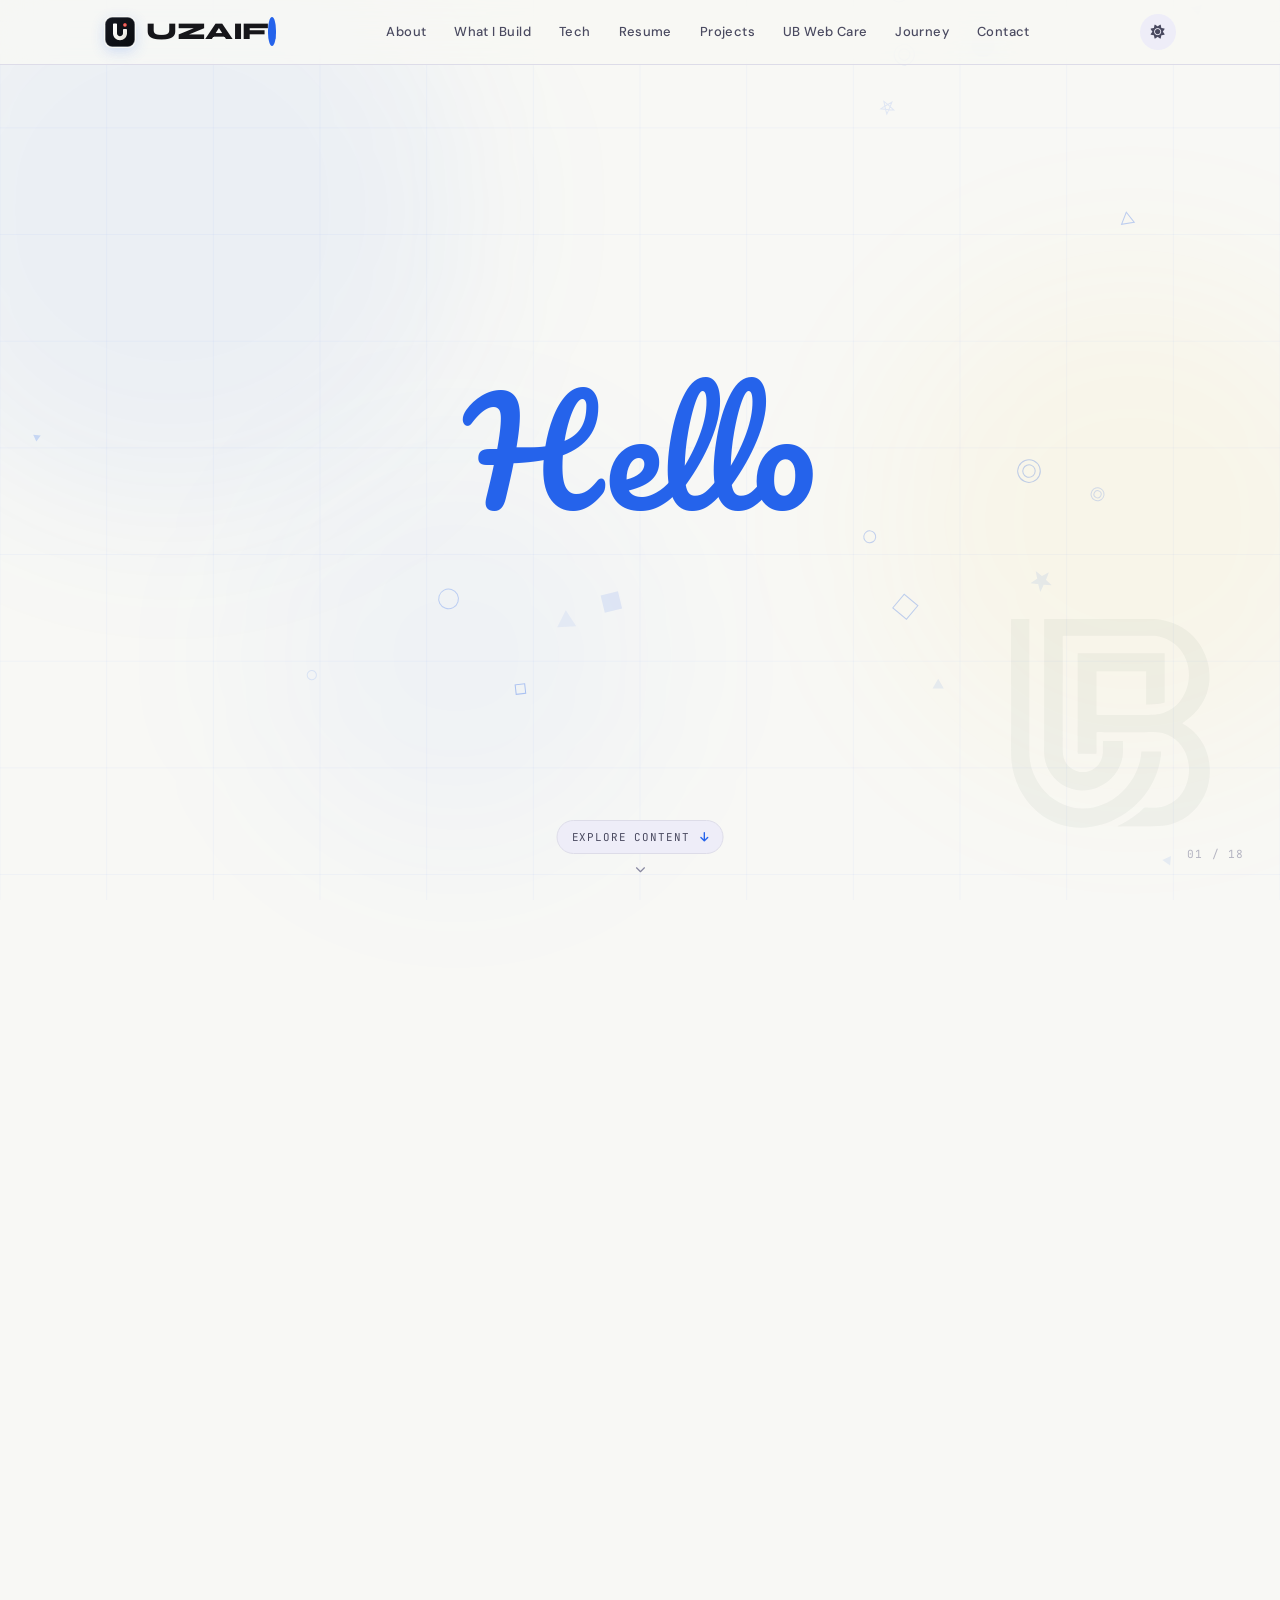
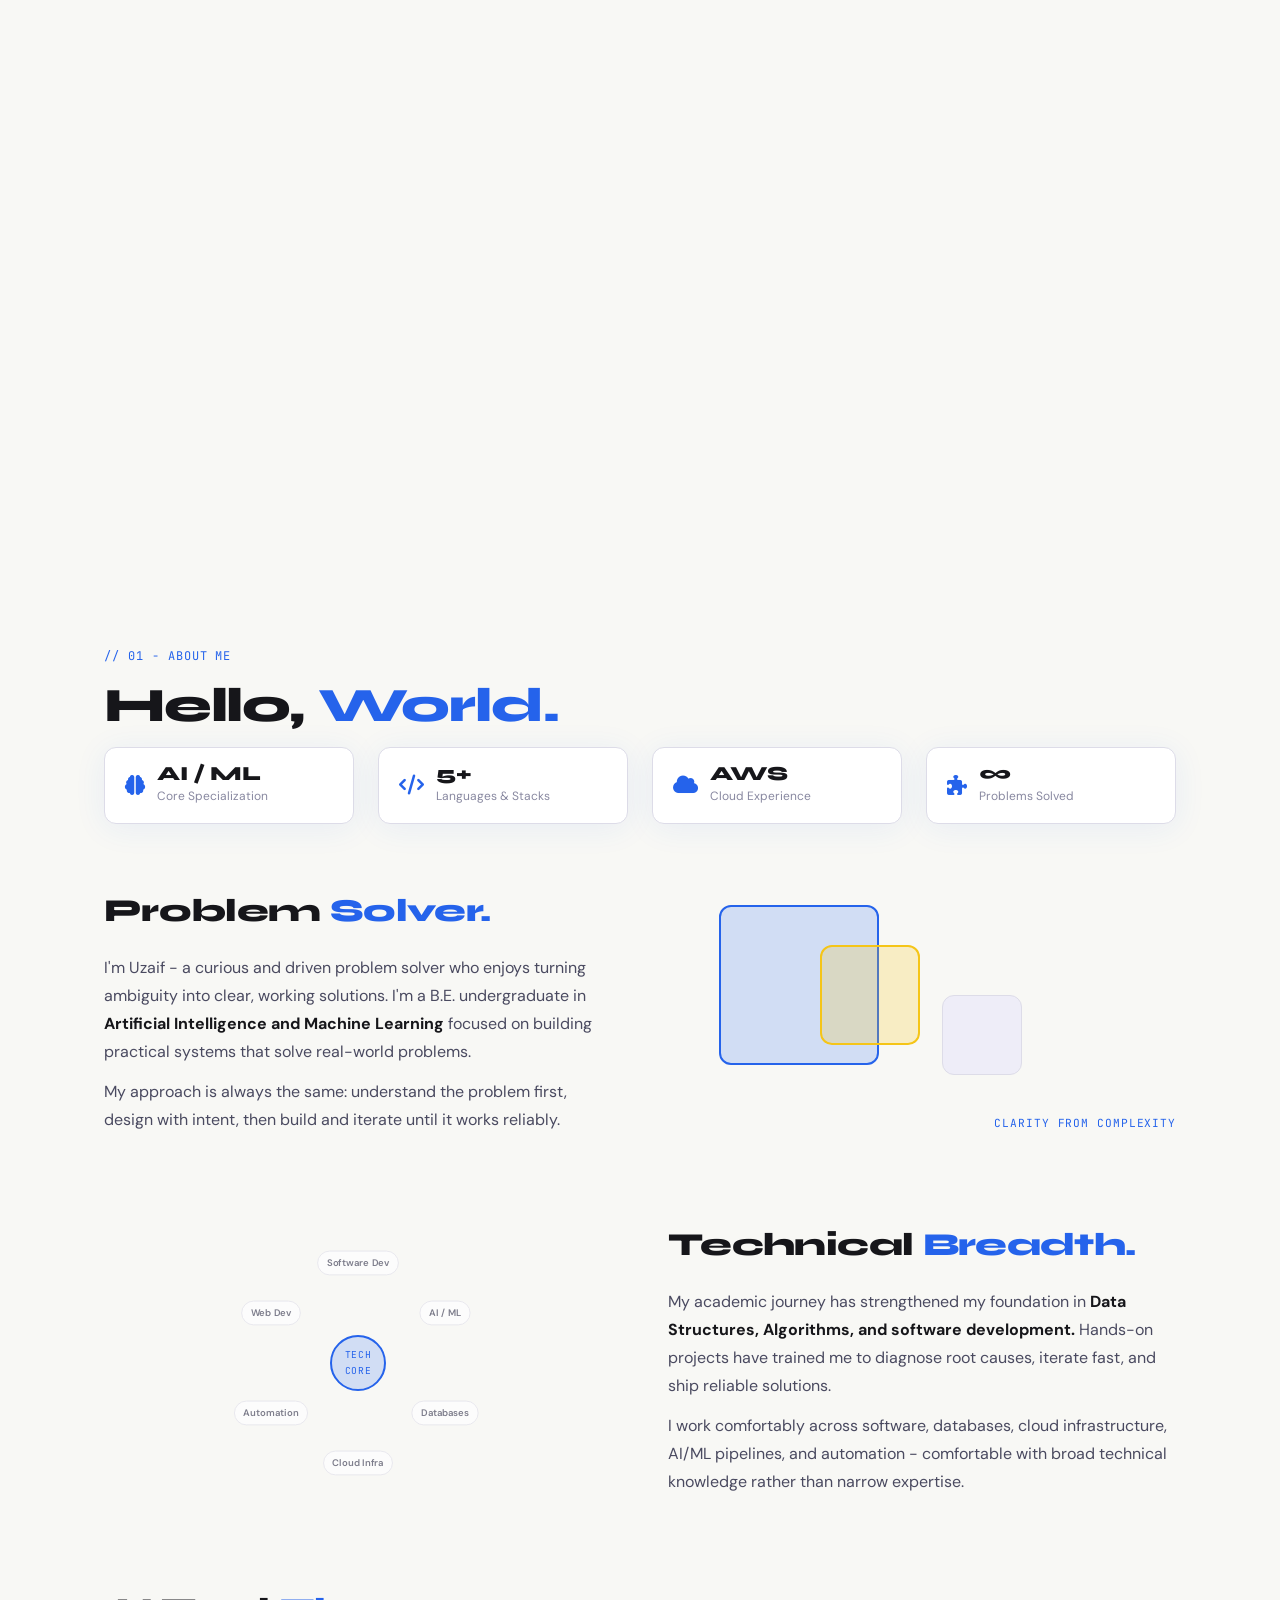
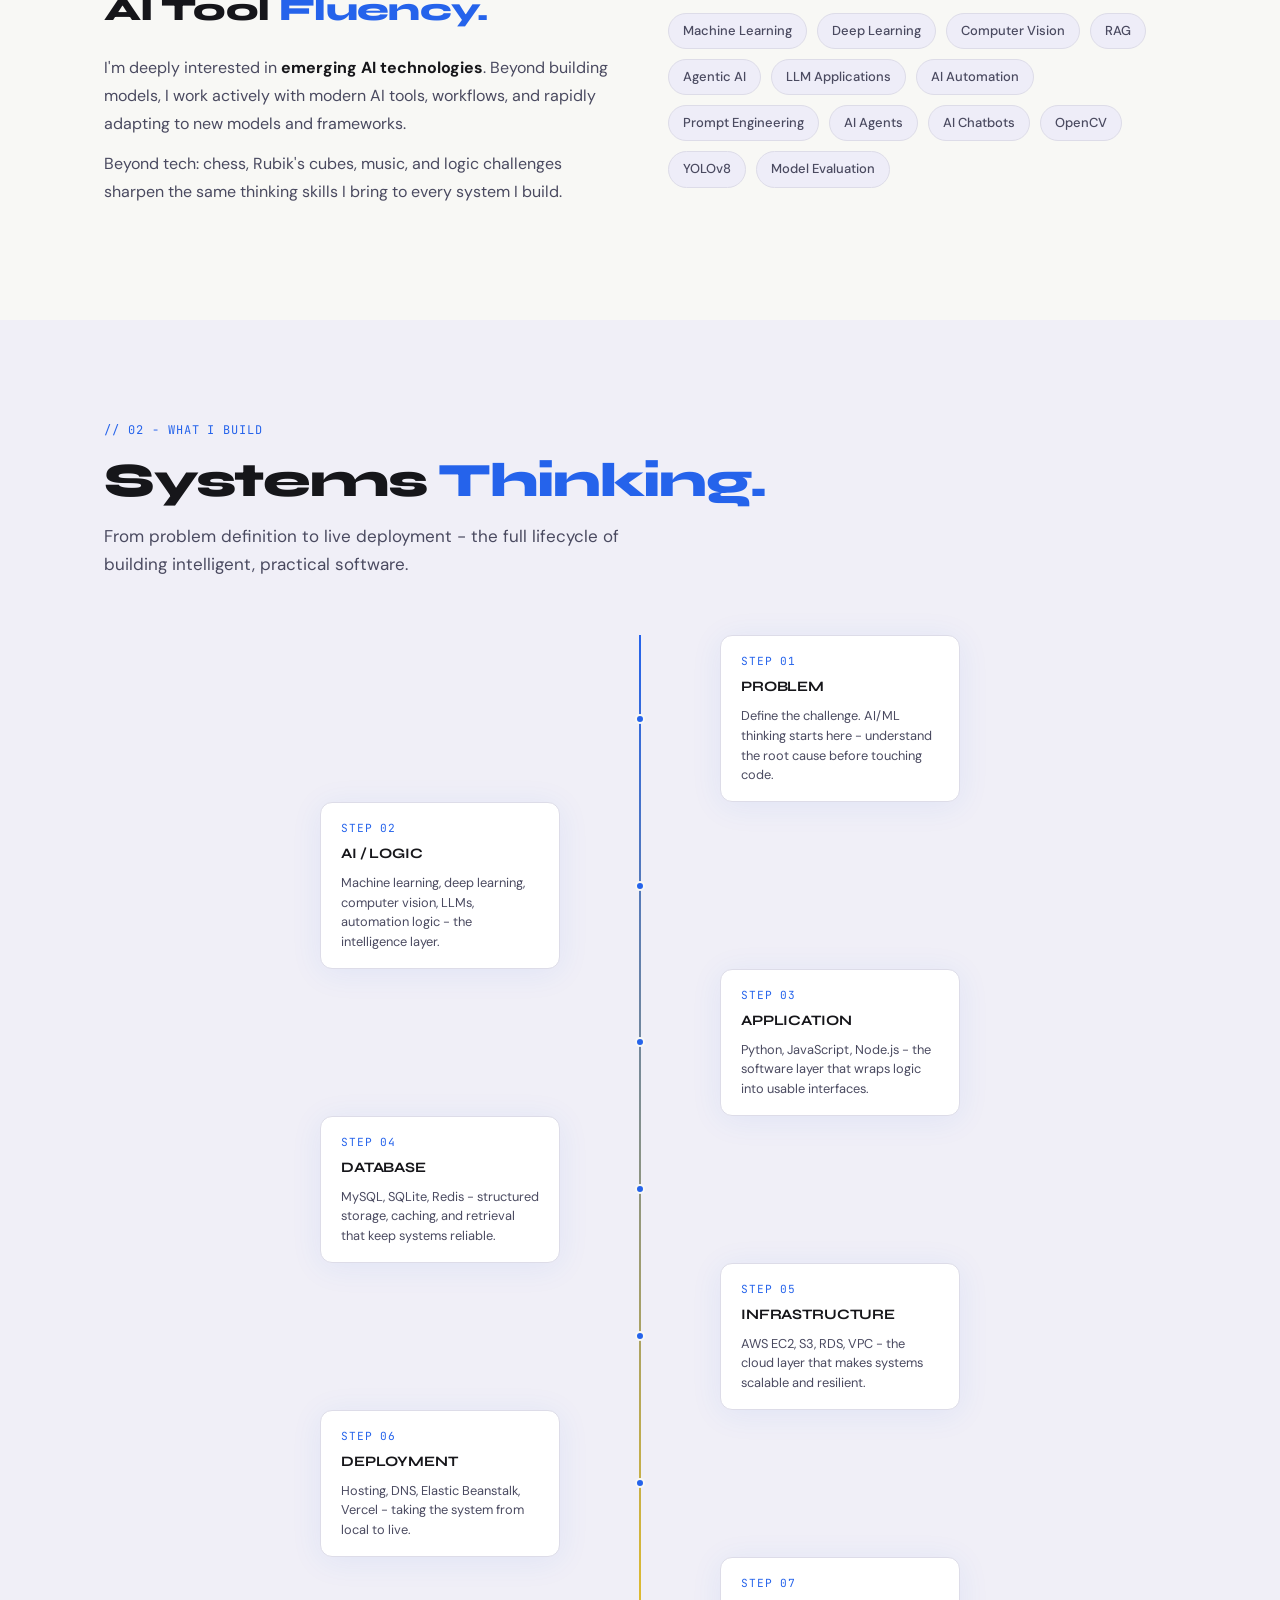
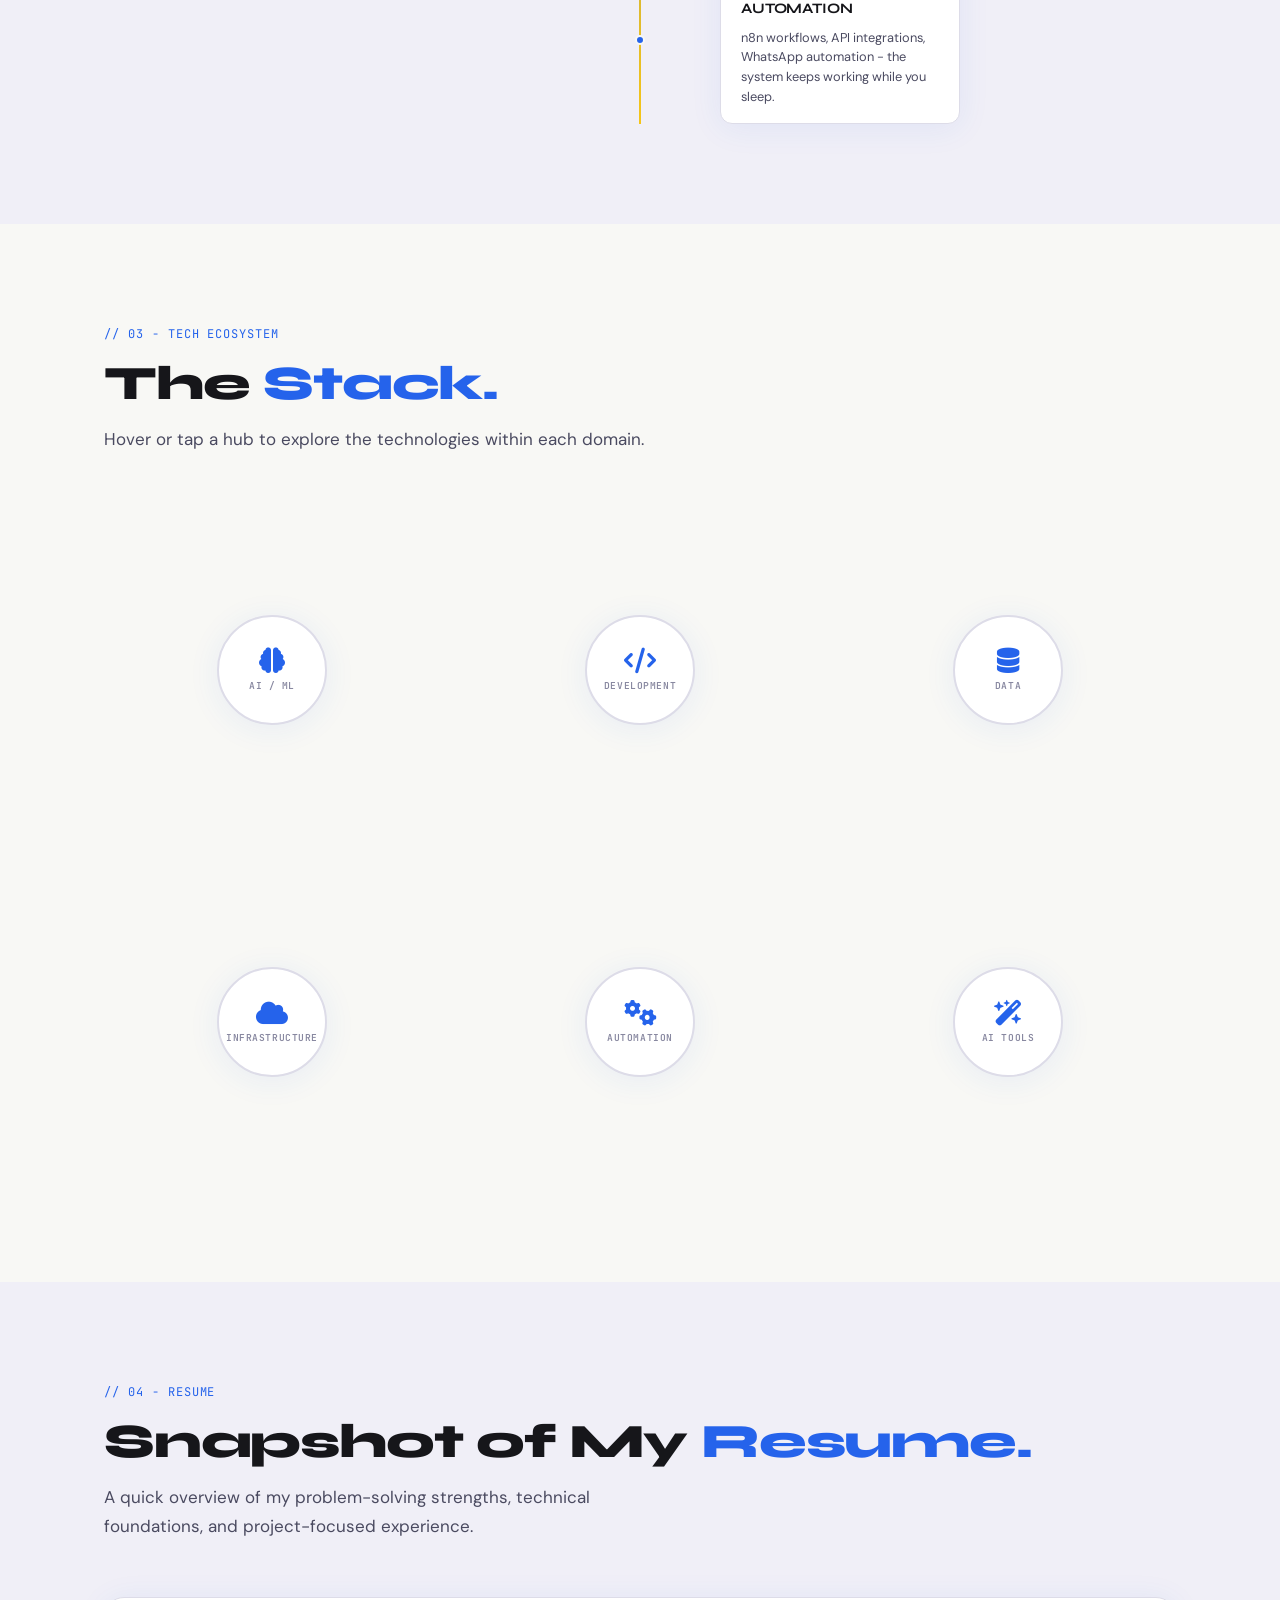
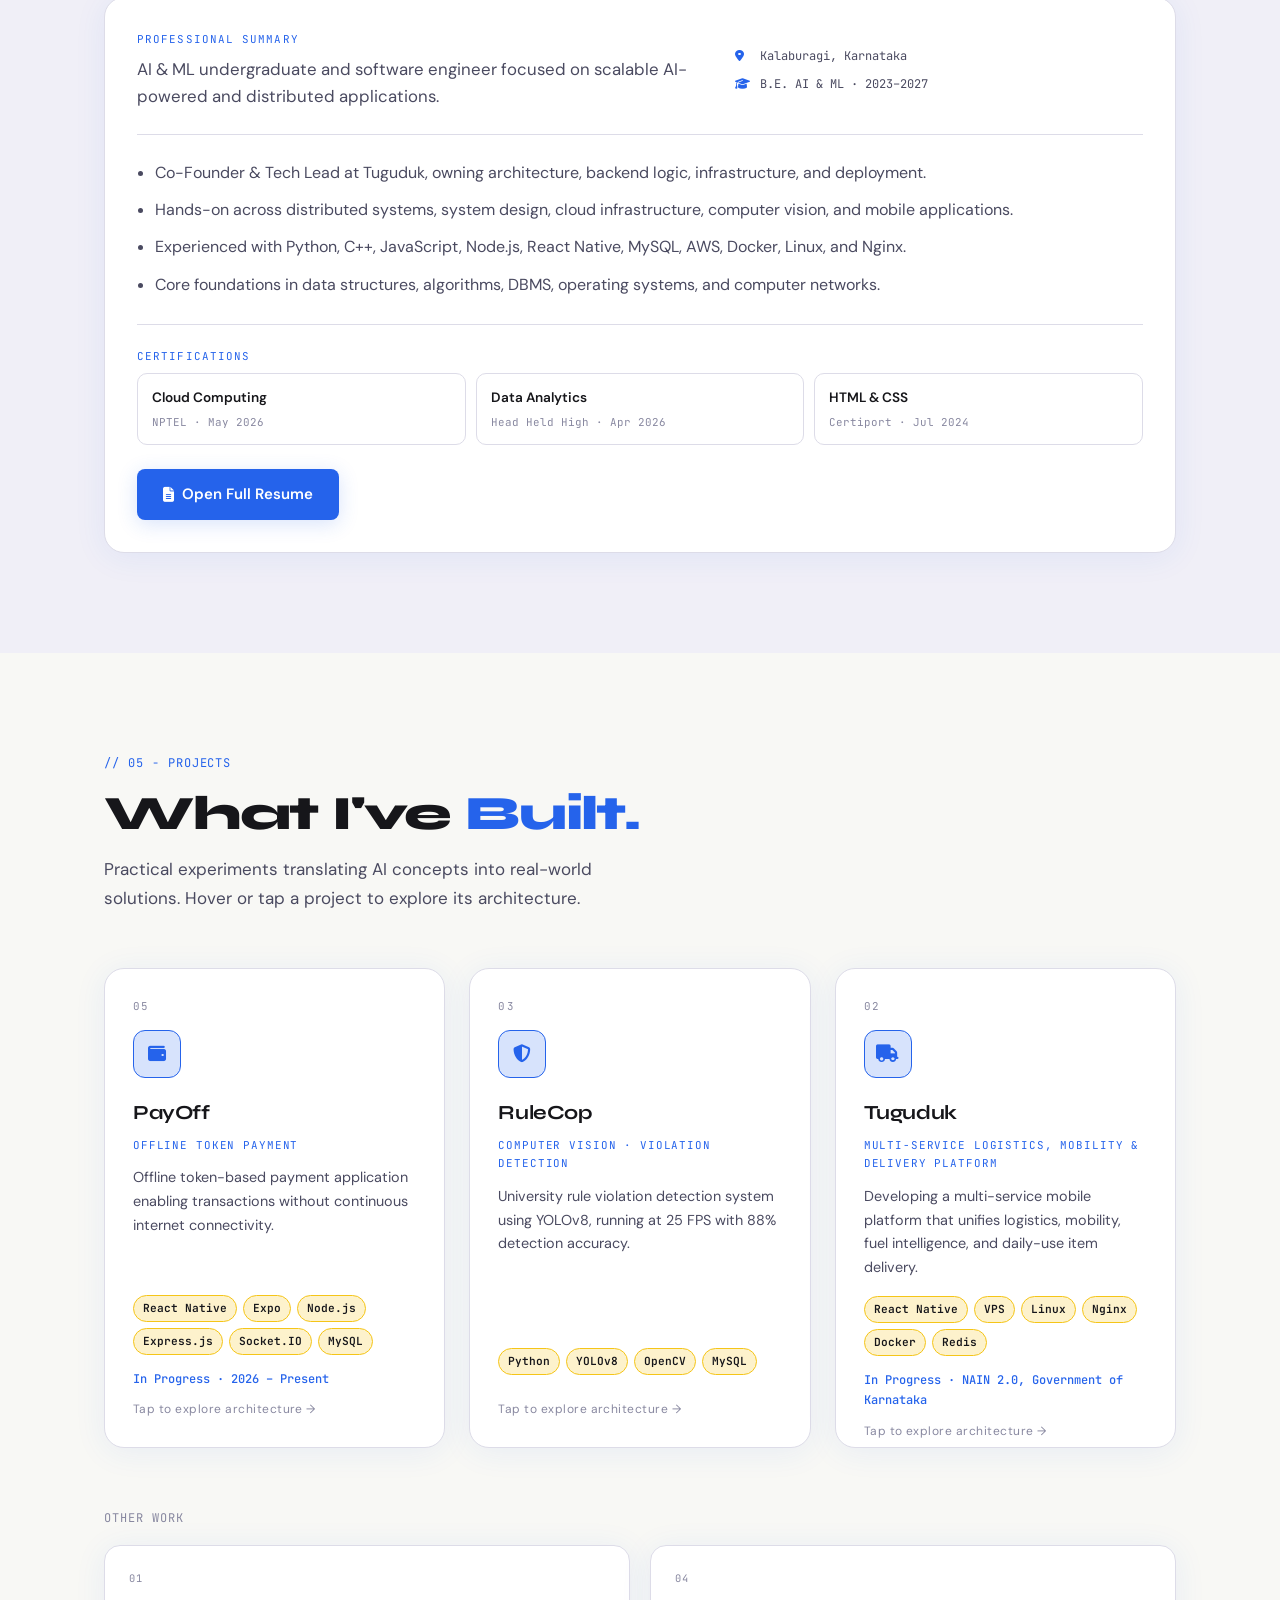
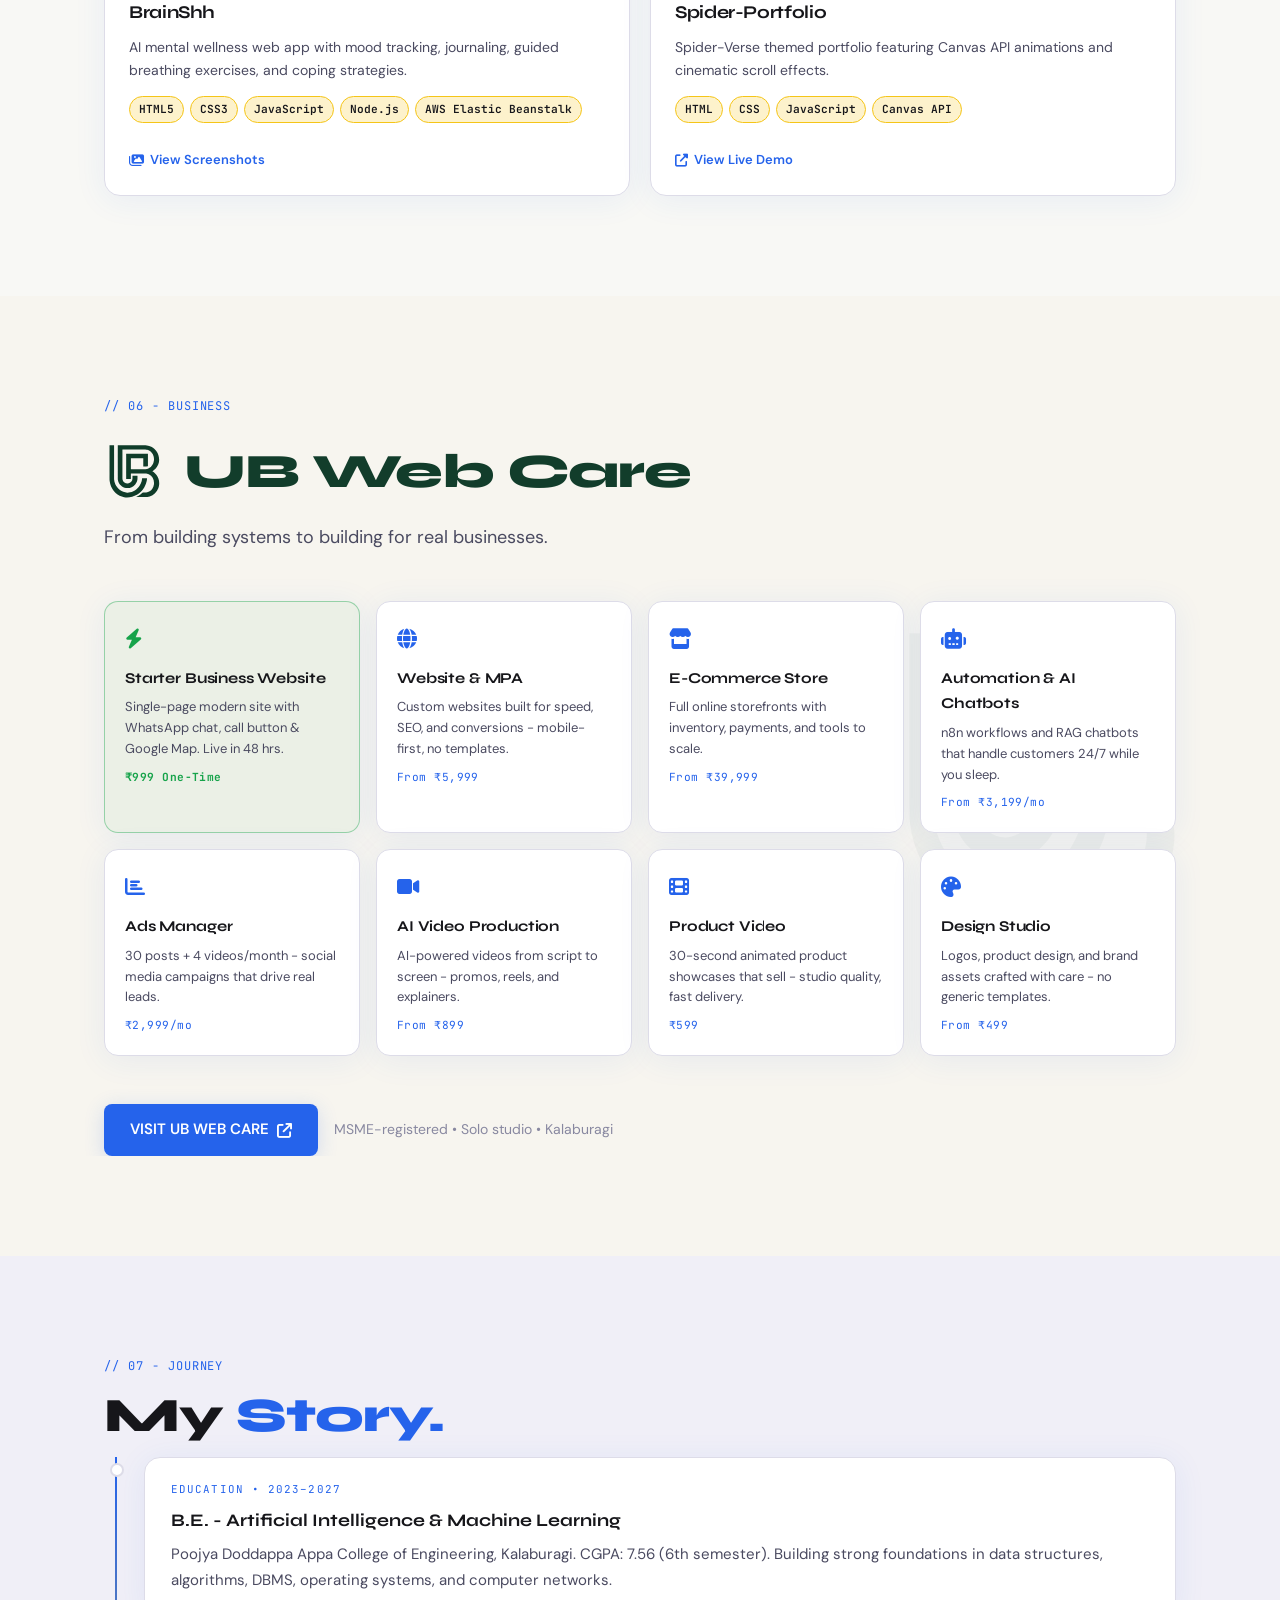
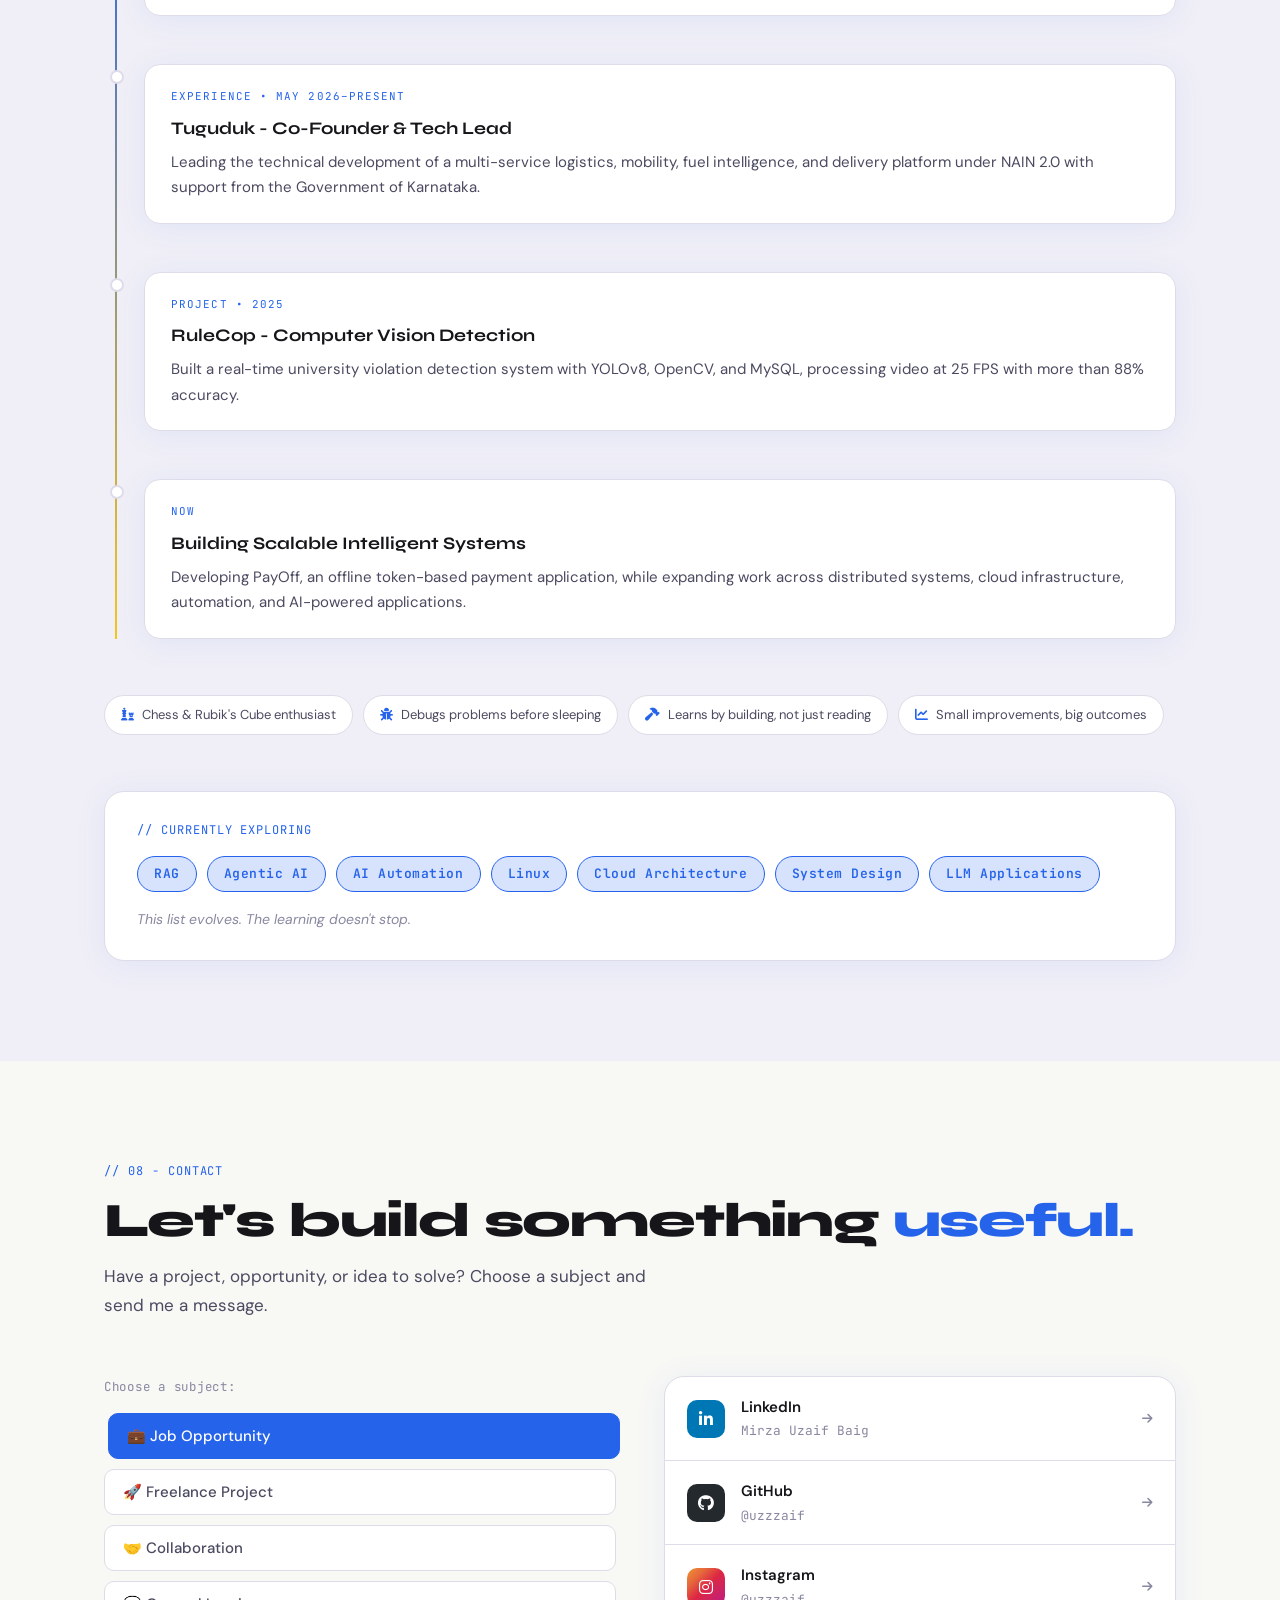
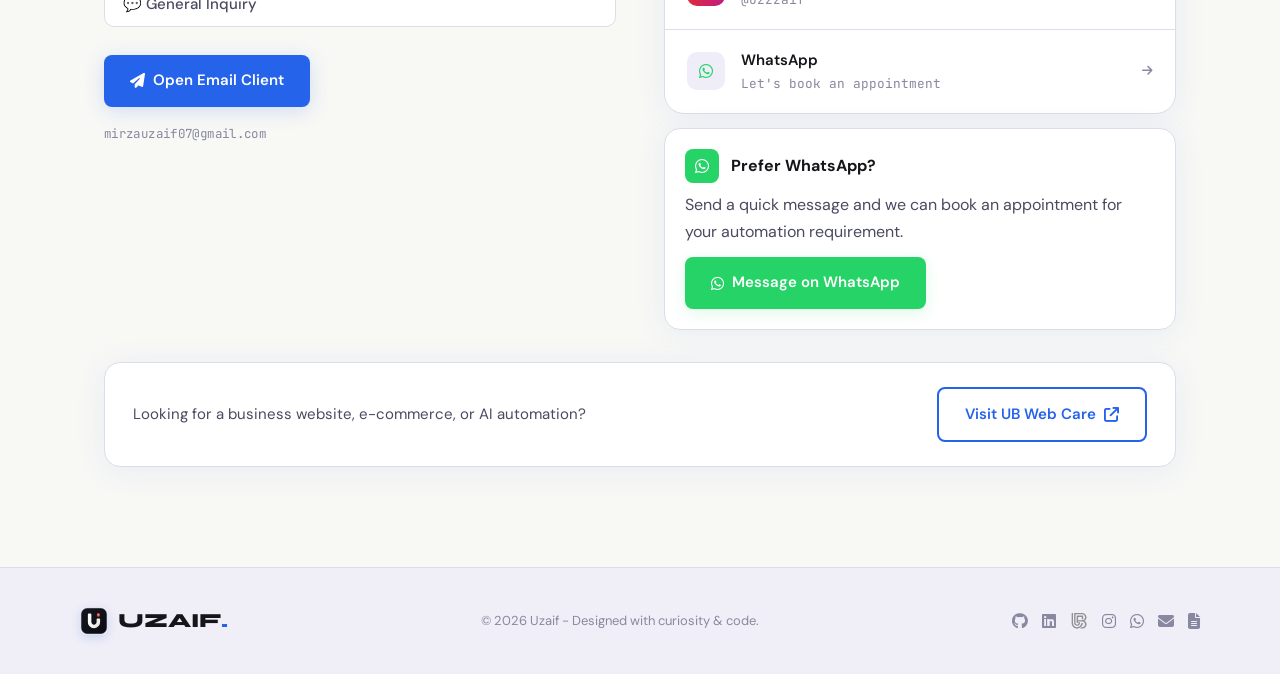
==== commit 439b6213: "add missing CSS class to Ads Manager service price element in index.html" ====
--- a/index.html
+++ b/index.html
@@ -843,7 +843,7 @@
           <span class="ub-service-icon"><i class="fas fa-chart-bar" aria-hidden="true"></i></span>
           <div class="ub-service-name">Ads Manager</div>
           <div class="ub-service-desc">30 posts + 4 videos/month - social media campaigns that drive real leads.</div>
-          <div &#8377;2,999/mo</div>
+          <div class="ub-service-price">&#8377;2,999/mo</div>
         </div>
 
         <div class="ub-service-card">
